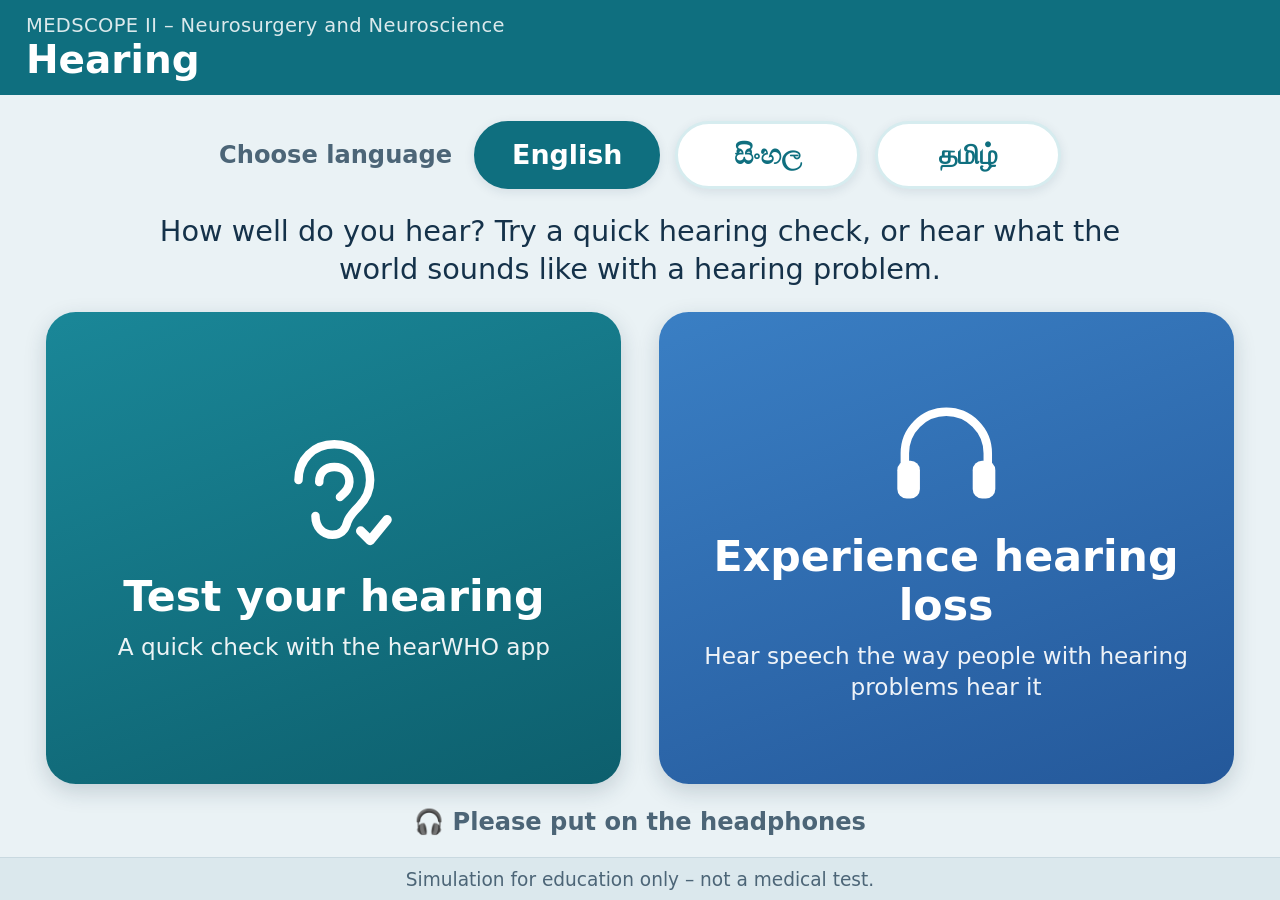
==== hearing-station.html @ 7fbf7969 "Add single-file tablet version that opens from the Files app Newer Android blocks Chrome from loadin" ====
<!doctype html>
<!-- GENERATED FILE - do not edit. Edit texts.js / app.js / style.css / index.html,
     then run build.py (GitHub does this automatically). -->
<html lang="en">
<head>
  <meta charset="utf-8">
  <meta name="viewport" content="width=device-width, initial-scale=1, maximum-scale=1, user-scalable=no">
  <meta name="theme-color" content="#0f6f7f">
  <title>Hearing – MEDSCOPE II</title>
    <link rel="icon" href="[data-uri]" type="image/svg+xml">
  <style>
/* ===== Hearing station – styles ===== */
:root {
  --bg: #eaf2f5;
  --panel: #ffffff;
  --ink: #15324a;
  --ink-soft: #4c6577;
  --primary: #0f6f7f;
  --primary-dark: #0a5562;
  --primary-soft: #d6ecef;
  --accent: #2e6fb7;
  --normal: #1d8656;
  --normal-soft: #dcf2e6;
  --cond: #b4531c;
  --cond-soft: #fbe8db;
  --problem: #d8402f;
  --line: #c9d9e0;
  --shadow: 0 0.15rem 0.6rem rgba(21, 50, 74, 0.10);
  --radius: 1.1rem;
}

* { box-sizing: border-box; -webkit-tap-highlight-color: transparent; }

/* Everything is sized in rem; the root size follows the screen so the
   layout fits a landscape tablet without scrolling. */
html {
  font-size: min(2.35vh, 1.45vw);
  height: 100%;
}
body {
  margin: 0;
  height: 100%;
  overflow: hidden;
  background: var(--bg);
  color: var(--ink);
  font-family: "Noto Sans", "Noto Sans Sinhala", "Noto Sans Tamil", Roboto, "Segoe UI", system-ui, sans-serif;
  line-height: 1.35;
  user-select: none;
  -webkit-user-select: none;
  touch-action: manipulation;
}
html[lang="si"] body { font-family: "Noto Sans Sinhala", "Noto Sans", "Iskoola Pota", Roboto, sans-serif; }
html[lang="ta"] body { font-family: "Noto Sans Tamil", "Noto Sans", "Latha", Roboto, sans-serif; }
html[lang="si"], html[lang="ta"] { line-height: 1.45; }

[hidden] { display: none !important; }
button { font: inherit; color: inherit; cursor: pointer; border: 0; background: none; }
button:disabled { cursor: default; }

.app { height: 100%; display: flex; flex-direction: column; }

.screen { display: none; flex: 1; min-height: 0; flex-direction: column; }
.screen.active { display: flex; animation: fade .25s ease; }
@keyframes fade { from { opacity: 0; } to { opacity: 1; } }

/* ---------- top bar ---------- */
.topbar {
  flex: none;
  display: flex; align-items: center; justify-content: space-between; gap: 1rem;
  padding: 0.7rem 1.4rem;
  background: var(--primary);
  color: #fff;
  min-height: 4.6rem;
}
.brand { display: flex; flex-direction: column; }
.brand-ex { font-size: 1.05rem; opacity: .85; letter-spacing: .02em; }
.brand-title { font-size: 2.1rem; font-weight: 700; line-height: 1.1; }
.topbar-title {
  flex: 1; margin: 0; text-align: center;
  font-size: 1.55rem; font-weight: 700; line-height: 1.15;
}
.nav-btn {
  flex: none;
  display: inline-flex; align-items: center; gap: .45rem;
  min-width: 9.5rem; justify-content: center;
  padding: .65rem 1.1rem;
  border-radius: 0.8rem;
  background: rgba(255,255,255,.16);
  border: 2px solid rgba(255,255,255,.45);
  color: #fff; font-size: 1.25rem; font-weight: 600;
}
.nav-btn:active { background: rgba(255,255,255,.32); }
.nav-btn svg { width: 1.5rem; height: 1.5rem; fill: none; stroke: currentColor; stroke-width: 2.6; stroke-linecap: round; stroke-linejoin: round; }

/* ---------- footer ---------- */
.footer {
  flex: none;
  text-align: center;
  padding: .45rem 1rem;
  font-size: 1rem;
  color: var(--ink-soft);
  background: #dbe8ed;
  border-top: 1px solid var(--line);
}

/* ---------- home ---------- */
.home-main {
  flex: 1; min-height: 0;
  display: flex; flex-direction: column; align-items: center;
  padding: 1.4rem 2.5rem 1rem;
  gap: 1.2rem;
}
.lang-row { display: flex; align-items: center; gap: 1.2rem; flex-wrap: wrap; justify-content: center; }
.lang-label { font-size: 1.3rem; color: var(--ink-soft); font-weight: 600; }
.lang-buttons { display: flex; gap: .8rem; }
.lang-btn {
  min-width: 10rem; padding: .7rem 1.4rem;
  font-size: 1.45rem; font-weight: 700;
  border-radius: 3rem;
  background: var(--panel); color: var(--primary);
  border: 3px solid var(--primary-soft);
  box-shadow: var(--shadow);
}
.lang-btn.active { background: var(--primary); color: #fff; border-color: var(--primary); }
.lang-btn[data-lang="si"] { font-family: "Noto Sans Sinhala", sans-serif; }
.lang-btn[data-lang="ta"] { font-family: "Noto Sans Tamil", sans-serif; }

.home-intro {
  margin: 0; max-width: 56rem; text-align: center;
  font-size: 1.55rem; color: var(--ink);
  max-height: 5.4em; overflow: hidden;
}
.home-buttons {
  flex: 1; min-height: 0; width: 100%; max-width: 70rem;
  display: grid; grid-template-columns: 1fr 1fr; gap: 2rem;
}
.big-btn {
  display: flex; flex-direction: column; align-items: center; justify-content: center; gap: 1rem;
  padding: 1.5rem 2rem;
  border-radius: 1.6rem;
  color: #fff; text-align: center;
  box-shadow: 0 .4rem 1.2rem rgba(21,50,74,.18);
  transition: transform .1s;
  min-height: 0;
}
.big-btn:active { transform: scale(.98); }
.big-btn-test { background: linear-gradient(160deg, #1a8798, #0d5f6d); }
.big-btn-exp  { background: linear-gradient(160deg, #3a7fc4, #24589a); }
.big-icon { width: 6.5rem; height: 6.5rem; flex: none; }
.big-text { display: flex; flex-direction: column; gap: .5rem; }
.big-title { font-size: 2.3rem; font-weight: 800; line-height: 1.15; }
.big-sub { font-size: 1.25rem; opacity: .92; }
.headphones-note { margin: 0; font-size: 1.3rem; color: var(--ink-soft); font-weight: 600; }

/* ---------- acknowledgement ---------- */
.ack-main { flex: 1; min-height: 0; display: flex; align-items: center; justify-content: center; padding: 1.2rem 2rem; }
.ack-card {
  width: 100%; max-width: 54rem;
  background: var(--panel); border-radius: 1.6rem; box-shadow: var(--shadow);
  padding: 1.8rem 2.6rem;
  display: flex; flex-direction: column; align-items: center; gap: 1.2rem;
}
.ack-list { list-style: none; margin: 0; padding: 0; width: 100%; display: flex; flex-direction: column; gap: .9rem; }
.ack-list li { display: flex; align-items: center; gap: 1.1rem; font-size: 1.55rem; font-weight: 600; }
.ack-ico {
  flex: none; width: 3.2rem; height: 3.2rem; border-radius: 50%;
  display: grid; place-items: center;
  background: var(--primary-soft); color: var(--primary-dark);
  font-weight: 800; font-size: 1.15rem;
}
.ack-check {
  display: flex; align-items: center; gap: 1rem;
  padding: .9rem 1.6rem; border-radius: 1rem;
  background: #f3f8fa; border: 3px solid var(--line);
  font-size: 1.6rem; font-weight: 700; cursor: pointer;
}
.ack-check input { position: absolute; opacity: 0; pointer-events: none; }
.check-box {
  width: 2.6rem; height: 2.6rem; border-radius: .5rem; flex: none;
  border: 3px solid var(--primary); background: #fff;
  display: grid; place-items: center;
}
.ack-check input:checked + .check-box { background: var(--primary); }
.ack-check input:checked + .check-box::after {
  content: ""; width: .8rem; height: 1.4rem; margin-top: -.3rem;
  border: solid #fff; border-width: 0 .32rem .32rem 0; transform: rotate(45deg);
}
.ack-check:has(input:checked) { border-color: var(--primary); background: var(--primary-soft); }
.primary-btn {
  min-width: 18rem; padding: 1rem 2.4rem;
  border-radius: 1rem;
  background: var(--primary); color: #fff;
  font-size: 1.7rem; font-weight: 800;
  box-shadow: var(--shadow);
}
.primary-btn:active { background: var(--primary-dark); }
.primary-btn:disabled { background: #b7c8cf; box-shadow: none; }
.ack-note { margin: 0; font-size: 1.15rem; color: var(--ink-soft); text-align: center; }

/* ---------- list ---------- */
.list-main { flex: 1; min-height: 0; display: flex; flex-direction: column; padding: 1rem 2rem .6rem; gap: .9rem; }
.list-sub { margin: 0; text-align: center; font-size: 1.4rem; font-weight: 600; color: var(--ink-soft); }
.cards { flex: 1; min-height: 0; display: grid; grid-template-columns: 1fr 1fr; grid-template-rows: 1fr 1fr; gap: 1.2rem; }
.card {
  display: grid; grid-template-columns: auto 1fr; grid-template-rows: auto auto;
  align-content: center; column-gap: 1.4rem; row-gap: .3rem;
  padding: 1rem 1.6rem;
  text-align: left;
  background: var(--panel); border-radius: var(--radius); box-shadow: var(--shadow);
  border: 3px solid transparent;
  min-height: 0; overflow: hidden;
}
.card:active { border-color: var(--accent); }
.card-icon { grid-row: 1 / 3; width: 5rem; height: 5rem; color: var(--accent); align-self: center; padding: .6rem; background: #e3eef9; border-radius: 1rem; }
.card-name { font-size: 1.6rem; font-weight: 800; line-height: 1.2; align-self: end; }
.card-sub { font-size: 1.2rem; color: var(--ink-soft); align-self: start; }
.audio-admin { margin: 0; text-align: right; font-size: .9rem; color: #8aa0ad; }
.link-btn { color: #7d95a3; text-decoration: underline; font-size: .9rem; padding: .2rem .4rem; }

/* ---------- condition page ---------- */
.cond-main {
  flex: 1; min-height: 0;
  display: grid; grid-template-columns: 1fr 1fr; gap: 1.2rem;
  padding: .9rem 1.4rem;
}
.cond-left, .cond-right { min-height: 0; display: flex; flex-direction: column; gap: .9rem; }
.cond-text {
  flex: none; margin: 0;
  max-height: 48%;
  overflow: hidden;
  font-size: 1.45rem;
  background: var(--panel); border-radius: var(--radius); box-shadow: var(--shadow);
  padding: 1rem 1.3rem;
}
.diagram-wrap {
  flex: 1; min-height: 0; position: relative;
  background: var(--panel); border-radius: var(--radius); box-shadow: var(--shadow);
  padding: .5rem;
  display: flex; flex-direction: column;
}
.diagram { flex: 1; min-height: 0; width: 100%; }
.problem-key { position: absolute; right: 1rem; bottom: .6rem; display: flex; align-items: center; gap: .5rem; font-size: 1.05rem; font-weight: 700; color: var(--problem); }
.key-dot { width: 1.1rem; height: 1.1rem; border-radius: 50%; border: 3px dashed var(--problem); background: rgba(216,64,47,.12); }

/* diagram parts */
.d-skin { fill: #f4d7c4; stroke: #c99a80; stroke-width: 3; }
.d-line { fill: none; stroke: #c99a80; stroke-width: 2.5; stroke-linecap: round; }
.d-canal { fill: #f9e6d8; stroke: #c99a80; stroke-width: 2.5; }
.d-drum { fill: #e8b9a0; stroke: #b07a60; stroke-width: 2; }
.d-middle { fill: #eef3f6; stroke: #b8c9d2; stroke-width: 2; }
.d-bones circle, .d-bones path { fill: #fff6e6; stroke: #a58a5a; stroke-width: 2.5; stroke-linejoin: round; }
.d-bones path:first-of-type { fill: none; }
.d-balance ellipse { fill: none; stroke: #7fb4c9; stroke-width: 6; }
.d-cochlea, .d-cochlea-base { fill: none; stroke: #4aa0c4; stroke-width: 8; stroke-linecap: round; }
.d-nerve { fill: none; stroke: #e5b432; stroke-width: 9; stroke-linecap: round; }
.d-nerve-thin { stroke-width: 6; opacity: .8; }
.d-brain { fill: #f3c9d3; stroke: #c78a99; stroke-width: 3; }
.d-tumour { fill: #c9533f; stroke: #8f3123; stroke-width: 2.5; display: none; }
.d-label { font-size: 15px; font-weight: 700; fill: #34505f; text-anchor: middle; paint-order: stroke; stroke: #fff; stroke-width: 4px; }
.d-label-tumour { fill: #a23a2a; display: none; }
.d-highlight {
  fill: rgba(216,64,47,.10); stroke: var(--problem); stroke-width: 4; stroke-dasharray: 10 7;
  transform-box: fill-box; transform-origin: center;
  animation: pulse 1.8s ease-in-out infinite;
}
@keyframes pulse { 50% { transform: scale(1.08); opacity: .65; } }
.d-ear-badge { font-size: 30px; font-weight: 800; fill: #b4531c; display: none; }
.diagram.neuro .d-tumour, .diagram.neuro .d-label-tumour { display: inline; }
.diagram.neuro .d-ear-badge { display: inline; }

/* player – sizes in em so the whole panel can shrink to fit (see fitText) */
.player {
  flex: 1; min-height: 0; overflow: hidden;
  font-size: 1rem;
  background: var(--panel); border-radius: var(--radius); box-shadow: var(--shadow);
  padding: .9em 1.2em;
  display: flex; flex-direction: column; gap: .7em;
}
.status-label {
  flex: none;
  min-height: 3.5em;
  display: flex; flex-direction: column; align-items: center; justify-content: center;
  text-align: center;
  font-size: 1.6em; font-weight: 800; letter-spacing: .03em; line-height: 1.15;
  padding: .35em .8em; border-radius: .55em;
  background: #eef3f6; color: var(--ink-soft);
  border: 3px solid var(--line);
  transition: background .4s, color .4s, border-color .4s;
}
.status-label small { display: block; margin-top: .3em; font-size: .6em; font-weight: 600; letter-spacing: 0; line-height: 1.3; }
.status-label.normal { background: var(--normal-soft); color: var(--normal); border-color: var(--normal); }
.status-label.cond { background: var(--cond-soft); color: var(--cond); border-color: var(--cond); }

.progress { flex: none; position: relative; height: .7em; background: #e2ebef; border-radius: 1em; overflow: hidden; }
.progress-fill { position: absolute; inset: 0 auto 0 0; width: 0; background: var(--primary); border-radius: 1em; }
.progress-mark { position: absolute; top: 0; bottom: 0; width: 3px; background: var(--cond); left: 30%; }

.player-row { flex: none; display: flex; align-items: flex-end; gap: 1em; }
.play-btn {
  flex: none;
  display: inline-flex; align-items: center; gap: .35em;
  padding: .5em 1em; min-width: 7em; justify-content: center;
  border-radius: 2em;
  background: var(--primary); color: #fff;
  font-size: 1.65em; font-weight: 800;
  box-shadow: var(--shadow);
}
.play-btn:active { background: var(--primary-dark); }
.play-btn:disabled { background: #b7c8cf; }
.play-btn svg { width: 1.15em; height: 1.15em; fill: currentColor; }
.play-btn .ico-stop { display: none; }
.play-btn.playing { background: #36566b; }
.play-btn.playing .ico-play { display: none; }
.play-btn.playing .ico-stop { display: inline; }

.compare { flex: 1; min-width: 0; display: flex; flex-direction: column; gap: .25em; }
.compare-hint { font-size: .95em; color: var(--ink-soft); line-height: 1.2; }
.segmented { display: flex; border-radius: .8em; overflow: hidden; border: 3px solid var(--line); }
.segmented button {
  flex: 1; min-height: 3.2em; padding: .3em .5em;
  font-size: 1.1em; font-weight: 700; line-height: 1.15;
  background: #f5f8fa; color: var(--ink-soft);
}
.segmented button + button { border-left: 3px solid var(--line); }
.segmented button[data-mode="normal"].on { background: var(--normal); color: #fff; }
.segmented button[data-mode="cond"].on { background: var(--cond); color: #fff; }
.segmented[data-disabled="true"] { opacity: .45; }

.audio-missing { flex: none; text-align: center; display: flex; flex-direction: column; align-items: center; gap: .5em; }
.audio-missing p { margin: 0; font-size: 1.15em; color: var(--problem); font-weight: 700; }
.audio-missing .primary-btn { font-size: 1.4em; min-width: 0; padding: .55em 1.4em; }

.extra { display: none; flex: none; flex-direction: column; gap: .4em; border-top: 2px solid #edf2f4; padding-top: .6em; }
.extra.show { display: flex; }
.extra-label { font-size: 1.1em; font-weight: 700; color: var(--ink-soft); }
.choice { display: flex; gap: .5em; }
.choice button {
  flex: 1; padding: .5em .4em;
  border-radius: .65em; border: 3px solid var(--line);
  background: #f5f8fa; font-size: 1.25em; font-weight: 700; color: var(--ink);
}
.choice button.on { background: var(--accent); border-color: var(--accent); color: #fff; }

.neuro-row { display: flex; flex-direction: column; gap: .1em; }
.slider-wrap { display: flex; align-items: center; gap: .8em; font-size: 1.05em; font-weight: 700; color: var(--ink-soft); }
.slider-wrap input { flex: 1; min-width: 0; }
input[type=range] { -webkit-appearance: none; appearance: none; height: 2.4em; background: transparent; }
input[type=range]::-webkit-slider-runnable-track { height: .7em; border-radius: 1em; background: linear-gradient(90deg, #f3d36b, #c9533f); }
input[type=range]::-webkit-slider-thumb { -webkit-appearance: none; width: 2.2em; height: 2.2em; margin-top: -.75em; border-radius: 50%; background: #fff; border: 4px solid var(--accent); box-shadow: var(--shadow); }
input[type=range]::-moz-range-track { height: .7em; border-radius: 1em; background: linear-gradient(90deg, #f3d36b, #c9533f); }
input[type=range]::-moz-range-thumb { width: 2em; height: 2em; border-radius: 50%; background: #fff; border: 4px solid var(--accent); }

.lr-row { display: flex; align-items: center; gap: .7em; background: #fff7e2; border: 2px solid #f0d58a; border-radius: .7em; padding: .4em .7em; }
.lr-badge { flex: none; width: 2.2em; height: 2.2em; border-radius: 50%; background: var(--cond); color: #fff; font-weight: 800; font-size: 1.2em; display: grid; place-items: center; }
.lr-text { flex: 1; font-size: .95em; line-height: 1.3; }
.small-btn { flex: none; max-width: 9em; padding: .5em .7em; border-radius: .6em; background: #fff; border: 2px solid var(--accent); color: var(--accent); font-weight: 700; font-size: 1em; line-height: 1.2; }

.todo {
  flex: none;
  max-height: 36%;
  display: flex; flex-direction: column;
  background: #e5f3ea; border: 3px solid #a9d8bb; border-radius: var(--radius);
  padding: .6rem 1.1rem;
  transition: box-shadow .4s, border-color .4s;
}
.todo h2 { flex: none; margin: 0 0 .15rem; font-size: 1.25rem; color: var(--normal); }
.todo p { margin: 0; font-size: 1.3rem; font-weight: 600; overflow: hidden; min-height: 0; }
.todo.highlight { border-color: var(--normal); box-shadow: 0 0 0 .4rem rgba(29,134,86,.25); animation: glow 1.2s ease 2; }
@keyframes glow { 50% { box-shadow: 0 0 0 .8rem rgba(29,134,86,.12); } }
/* left/right flash */
.lr-flash {
  position: fixed; top: 40%; padding: 1.2rem 2.4rem; border-radius: 1.2rem;
  background: var(--cond); color: #fff; font-size: 3rem; font-weight: 800;
  box-shadow: 0 .6rem 2rem rgba(0,0,0,.25);
  pointer-events: none;
}
.lr-flash.left { left: 6%; }
.lr-flash.right { right: 6%; }

/* load error */
.load-error { padding: 2rem; font-family: sans-serif; font-size: 20px; color: #15324a; }
.load-error code { background: #fff; padding: .2em .4em; border-radius: .3em; }

/* portrait warning: the station is designed for landscape */
@media (orientation: portrait) {
  html { font-size: 2.2vw; }
}

</style>
</head>
<body>

<!-- Shown only if texts.js / app.js could not load (wrong way of opening the page) -->
<div id="loadError" class="load-error" hidden>
  <h1>The page did not load correctly</h1>
  <p>On the tablet, open <strong>hearing-station.html</strong> (the single-file
    version) instead – tap it in the Files app and choose Chrome. See README.md.</p>
</div>

<div id="app" class="app">

  <!-- ============================== HOME ============================== -->
  <section id="screen-home" class="screen active">
    <header class="topbar">
      <div class="brand">
        <span class="brand-ex" data-i18n="exhibition"></span>
        <span class="brand-title" data-i18n="sectionTitle"></span>
      </div>
    </header>

    <main class="home-main">
      <div class="lang-row">
        <span class="lang-label" data-i18n="chooseLanguage"></span>
        <div class="lang-buttons">
          <button class="lang-btn" data-lang="en">English</button>
          <button class="lang-btn" data-lang="si">සිංහල</button>
          <button class="lang-btn" data-lang="ta">தமிழ்</button>
        </div>
      </div>

      <p class="home-intro" data-i18n="homeIntro" data-fit></p>

      <div class="home-buttons">
        <button class="big-btn big-btn-test" data-go="ack">
          <svg class="big-icon" viewBox="0 0 64 64" aria-hidden="true">
            <path d="M22 44c0 6 4 10 9 10s7-3 8-7c1-3 3-5 6-8 4-4 6-8 6-14 0-11-8-19-19-19S13 14 13 25" fill="none" stroke="currentColor" stroke-width="4.5" stroke-linecap="round"/>
            <path d="M24 26c0-5 3-8 8-8s8 3 8 8c0 4-3 6-5 8" fill="none" stroke="currentColor" stroke-width="4.5" stroke-linecap="round"/>
            <path d="M46 52l5 5 9-11" fill="none" stroke="currentColor" stroke-width="5" stroke-linecap="round" stroke-linejoin="round"/>
          </svg>
          <span class="big-text">
            <span class="big-title" data-i18n="btnTest"></span>
            <span class="big-sub" data-i18n="btnTestSub"></span>
          </span>
        </button>

        <button class="big-btn big-btn-exp" data-go="list">
          <svg class="big-icon" viewBox="0 0 64 64" aria-hidden="true">
            <path d="M10 38V32a22 22 0 0 1 44 0v6" fill="none" stroke="currentColor" stroke-width="4.5" stroke-linecap="round"/>
            <rect x="6" y="36" width="12" height="20" rx="5" fill="currentColor"/>
            <rect x="46" y="36" width="12" height="20" rx="5" fill="currentColor"/>
          </svg>
          <span class="big-text">
            <span class="big-title" data-i18n="btnExperience"></span>
            <span class="big-sub" data-i18n="btnExperienceSub"></span>
          </span>
        </button>
      </div>

      <p class="headphones-note">🎧 <span data-i18n="headphones"></span></p>
    </main>
  </section>

  <!-- ========================= ACKNOWLEDGEMENT ========================= -->
  <section id="screen-ack" class="screen">
    <header class="topbar">
      <button class="nav-btn" data-go="home">
        <svg viewBox="0 0 24 24" aria-hidden="true"><path d="M15 5l-7 7 7 7" /></svg>
        <span data-i18n="back"></span>
      </button>
      <h1 class="topbar-title" data-i18n="ackTitle"></h1>
      <button class="nav-btn" data-go="home">
        <svg viewBox="0 0 24 24" aria-hidden="true"><path d="M4 11l8-7 8 7M6 9.5V20h12V9.5" /></svg>
        <span data-i18n="home"></span>
      </button>
    </header>

    <main class="ack-main">
      <div class="ack-card">
        <ul class="ack-list">
          <li><span class="ack-ico">ℹ</span><span data-i18n="ack1"></span></li>
          <li><span class="ack-ico">16+</span><span data-i18n="ack2"></span></li>
          <li><span class="ack-ico">✚</span><span data-i18n="ack3"></span></li>
        </ul>

        <label class="ack-check">
          <input type="checkbox" id="ackBox">
          <span class="check-box" aria-hidden="true"></span>
          <span data-i18n="ackCheck"></span>
        </label>

        <button id="ackContinue" class="primary-btn" disabled data-i18n="continue"></button>
        <p class="ack-note" data-i18n="ackAppNote"></p>
      </div>
    </main>
  </section>

  <!-- ========================== CONDITIONS LIST ========================== -->
  <section id="screen-list" class="screen">
    <header class="topbar">
      <button class="nav-btn" data-go="home">
        <svg viewBox="0 0 24 24" aria-hidden="true"><path d="M15 5l-7 7 7 7" /></svg>
        <span data-i18n="back"></span>
      </button>
      <h1 class="topbar-title" data-i18n="listTitle"></h1>
      <button class="nav-btn" data-go="home">
        <svg viewBox="0 0 24 24" aria-hidden="true"><path d="M4 11l8-7 8 7M6 9.5V20h12V9.5" /></svg>
        <span data-i18n="home"></span>
      </button>
    </header>

    <main class="list-main">
      <p class="list-sub">🎧 <span data-i18n="listSub"></span></p>
      <div class="cards">
        <button class="card" data-cond="presby">
          <svg class="card-icon" viewBox="0 0 64 64" aria-hidden="true">
            <circle cx="30" cy="14" r="7" fill="currentColor"/>
            <path d="M30 24c-6 0-9 5-9 11v8h5l2 15h6l2-15h2" fill="none" stroke="currentColor" stroke-width="4.5" stroke-linecap="round" stroke-linejoin="round"/>
            <path d="M40 30l6 6v22" fill="none" stroke="currentColor" stroke-width="4" stroke-linecap="round"/>
          </svg>
          <span class="card-name" data-i18n="presbyName"></span>
          <span class="card-sub" data-i18n="presbyCard"></span>
        </button>
        <button class="card" data-cond="noise">
          <svg class="card-icon" viewBox="0 0 64 64" aria-hidden="true">
            <path d="M8 24h10l14-12v40L18 40H8z" fill="currentColor"/>
            <path d="M40 22c4 3 4 17 0 20M46 16c8 6 8 26 0 32M52 10c11 9 11 35 0 44" fill="none" stroke="currentColor" stroke-width="4" stroke-linecap="round"/>
          </svg>
          <span class="card-name" data-i18n="noiseName"></span>
          <span class="card-sub" data-i18n="noiseCard"></span>
        </button>
        <button class="card" data-cond="tinn">
          <svg class="card-icon" viewBox="0 0 64 64" aria-hidden="true">
            <path d="M16 46c0 6 4 10 9 10s7-3 8-7c1-3 3-5 6-8 4-4 6-8 6-14 0-11-8-19-19-19S7 16 7 27" fill="none" stroke="currentColor" stroke-width="4.5" stroke-linecap="round"/>
            <path d="M18 28c0-5 3-8 8-8s8 3 8 8c0 4-3 6-5 8" fill="none" stroke="currentColor" stroke-width="4.5" stroke-linecap="round"/>
            <path d="M52 14l4-4M54 26h6M52 38l4 4" fill="none" stroke="currentColor" stroke-width="4" stroke-linecap="round"/>
          </svg>
          <span class="card-name" data-i18n="tinnName"></span>
          <span class="card-sub" data-i18n="tinnCard"></span>
        </button>
        <button class="card" data-cond="neuro">
          <svg class="card-icon" viewBox="0 0 64 64" aria-hidden="true">
            <path d="M4 40c10 0 14-8 24-8s16 8 32-4" fill="none" stroke="currentColor" stroke-width="5" stroke-linecap="round"/>
            <path d="M4 48c10 0 14-6 24-6s18 6 32-2" fill="none" stroke="currentColor" stroke-width="3" stroke-linecap="round" opacity=".55"/>
            <circle cx="30" cy="32" r="10" fill="currentColor"/>
          </svg>
          <span class="card-name" data-i18n="neuroName"></span>
          <span class="card-sub" data-i18n="neuroCard"></span>
        </button>
      </div>
      <p class="audio-admin">
        <span id="audioAdminStatus"></span>
        <button class="link-btn" data-action="choose-audio" data-i18n="changeAudio"></button>
      </p>
    </main>
  </section>

  <!-- ========================== CONDITION PAGE ========================== -->
  <section id="screen-cond" class="screen">
    <header class="topbar">
      <button class="nav-btn" data-go="list">
        <svg viewBox="0 0 24 24" aria-hidden="true"><path d="M15 5l-7 7 7 7" /></svg>
        <span data-i18n="back"></span>
      </button>
      <h1 class="topbar-title" id="condTitle"></h1>
      <button class="nav-btn" data-go="home">
        <svg viewBox="0 0 24 24" aria-hidden="true"><path d="M4 11l8-7 8 7M6 9.5V20h12V9.5" /></svg>
        <span data-i18n="home"></span>
      </button>
    </header>

    <main class="cond-main">
      <!-- LEFT: explanation + diagram -->
      <div class="cond-left">
        <p class="cond-text" id="condText" data-fit></p>
        <div class="diagram-wrap">
          <svg id="diagram" class="diagram" viewBox="0 0 520 290" aria-hidden="true">
            <!-- outer ear -->
            <path class="d-skin" d="M78 52 C30 50 14 100 24 150 C30 182 44 196 40 222 C38 240 56 252 72 244 C84 238 84 222 80 210 C76 196 84 186 82 172"/>
            <path class="d-line" d="M66 84 C44 92 40 124 52 146"/>
            <!-- ear canal -->
            <path class="d-canal" d="M74 128 L188 130 L188 160 L74 162 Z"/>
            <!-- eardrum -->
            <ellipse class="d-drum" cx="191" cy="145" rx="4" ry="24"/>
            <!-- middle ear -->
            <rect class="d-middle" x="197" y="108" width="54" height="74" rx="16"/>
            <g class="d-bones">
              <circle cx="207" cy="134" r="6"/>
              <circle cx="223" cy="126" r="6"/>
              <path d="M207 134 L223 126 L241 142"/>
              <path d="M236 136 h10 v14 h-10 z"/>
            </g>
            <!-- balance canals -->
            <g class="d-balance">
              <ellipse cx="282" cy="86" rx="20" ry="24"/>
              <ellipse cx="306" cy="98" rx="24" ry="13"/>
              <ellipse cx="270" cy="108" rx="12" ry="18"/>
            </g>
            <!-- cochlea -->
            <path class="d-cochlea-base" d="M250 146 C262 140 272 140 282 146"/>
            <path id="cochleaSpiral" class="d-cochlea"/>
            <!-- nerves -->
            <path class="d-nerve" d="M318 150 C346 140 366 132 398 118 C420 108 440 100 456 96"/>
            <path class="d-nerve d-nerve-thin" d="M306 102 C330 112 348 124 366 132"/>
            <!-- brain -->
            <path class="d-brain" d="M440 60 C450 26 504 24 512 60 C520 90 506 130 474 128 C446 126 432 96 440 60 Z"/>
            <path class="d-line" d="M458 52 C468 62 482 56 490 66 M452 86 C466 80 476 96 494 88 M470 110 C480 104 492 112 500 102"/>
            <!-- tumour (acoustic neuroma only) -->
            <circle id="dTumour" class="d-tumour" cx="370" cy="130" r="15"/>
            <!-- problem highlight -->
            <circle id="dHighlight" class="d-highlight" cx="300" cy="160" r="48"/>
            <!-- labels -->
            <text class="d-label" x="48" y="275" data-i18n="dOuter"></text>
            <text class="d-label" x="222" y="208" data-i18n="dMiddle"></text>
            <text class="d-label" x="300" y="238" data-i18n="dInner" id="lblInner"></text>
            <text class="d-label" x="420" y="150" data-i18n="dNerve" id="lblNerve"></text>
            <text class="d-label" x="476" y="20" data-i18n="dBrain"></text>
            <text class="d-label d-label-tumour" x="370" y="104" data-i18n="dTumour" id="lblTumour"></text>
            <text id="dEarL" class="d-ear-badge" x="22" y="34">L</text>
          </svg>
          <span class="problem-key"><span class="key-dot"></span><span data-i18n="dProblem"></span></span>
        </div>
      </div>

      <!-- RIGHT: player -->
      <div class="cond-right">
        <div class="player" data-fit>
          <div id="statusLabel" class="status-label">—</div>
          <div class="progress">
            <div id="progressFill" class="progress-fill"></div>
            <div id="progressMark" class="progress-mark"></div>
          </div>

          <!-- shown when the speech file is missing -->
          <div id="audioMissingBox" class="audio-missing" hidden>
            <p id="audioMissingMsg"></p>
            <button class="primary-btn" data-action="choose-audio" data-i18n="chooseFile"></button>
          </div>

          <div id="playerControls" class="player-row">
            <button id="playBtn" class="play-btn">
              <svg class="ico-play" viewBox="0 0 24 24" aria-hidden="true"><path d="M7 4.5v15l13-7.5z"/></svg>
              <svg class="ico-stop" viewBox="0 0 24 24" aria-hidden="true"><rect x="6" y="6" width="12" height="12" rx="2"/></svg>
              <span id="playBtnText"></span>
            </button>
            <div class="compare">
              <span class="compare-hint" data-i18n="compareHint"></span>
              <div id="modeToggle" class="segmented" data-disabled="true">
                <button data-mode="normal" data-i18n="toggleNormal"></button>
                <button data-mode="cond" id="toggleCondBtn"></button>
              </div>
            </div>
          </div>

          <!-- condition-specific controls -->
          <div class="extra" data-for="presby">
            <span class="extra-label" data-i18n="severity"></span>
            <div class="choice" data-param="severity">
              <button data-value="0" data-i18n="mild"></button>
              <button data-value="1" data-i18n="moderate"></button>
              <button data-value="2" data-i18n="severe"></button>
            </div>
          </div>

          <div class="extra" data-for="tinn">
            <span class="extra-label" data-i18n="tinnSound"></span>
            <div class="choice" data-param="sound">
              <button data-value="ring" data-i18n="ring"></button>
              <button data-value="buzz" data-i18n="buzz"></button>
              <button data-value="hiss" data-i18n="hiss"></button>
            </div>
          </div>

          <div class="extra extra-neuro" data-for="neuro">
            <div class="neuro-row">
              <span class="extra-label" data-i18n="stage"></span>
              <div class="slider-wrap">
                <span data-i18n="early"></span>
                <input type="range" id="stageSlider" min="0" max="4" step="1" value="2">
                <span data-i18n="late"></span>
              </div>
            </div>
            <div class="lr-row">
              <span class="lr-badge">L</span>
              <span class="lr-text"><strong data-i18n="leftEarOnly"></strong><br><span data-i18n="lrReminder"></span></span>
              <button id="lrTestBtn" class="small-btn" data-i18n="lrTest"></button>
            </div>
          </div>
        </div>

        <div id="todoBox" class="todo">
          <h2 data-i18n="whatToDo"></h2>
          <p id="condTodo" data-fit></p>
        </div>
      </div>
    </main>
  </section>

  <footer class="footer"><span data-i18n="footer"></span></footer>

  <!-- flash label for the left/right headphone test -->
  <div id="lrFlash" class="lr-flash" hidden></div>
</div>

<input type="file" id="audioFileInput" accept="audio/*,.mp3,.m4a,.wav,.ogg" hidden>

<script>
/* =====================================================================
   ALL ON-SCREEN TEXT FOR THE HEARING STATION
   ---------------------------------------------------------------------
   HOW TO EDIT
   - Each language has its own block below: en (English), si (Sinhala),
     ta (Tamil). The same "key" (the word before the colon) appears in
     every language.
   - Only change the text INSIDE the quotation marks "like this".
   - Do not delete the quotation marks, the colons, or the commas at the
     end of each line.
   - If your text needs a quotation mark inside it, use ' or “ ” instead.
   - {name} is replaced automatically with the condition's short name.
   - After saving, reload the page in Chrome to see the change.
   ===================================================================== */

window.TEXT = {

  /* ------------------------------------------------------------------ */
  en: {
    languageName: "English",
    exhibition: "MEDSCOPE II – Neurosurgery and Neuroscience",
    sectionTitle: "Hearing",
    chooseLanguage: "Choose language",
    homeIntro: "How well do you hear? Try a quick hearing check, or hear what the world sounds like with a hearing problem.",
    headphones: "Please put on the headphones",

    btnTest: "Test your hearing",
    btnTestSub: "A quick check with the hearWHO app",
    btnExperience: "Experience hearing loss",
    btnExperienceSub: "Hear speech the way people with hearing problems hear it",

    footer: "Simulation for education only – not a medical test.",
    home: "Home",
    back: "Back",

    ackTitle: "Before you start",
    ack1: "This is a screening simulation, not a medical diagnosis.",
    ack2: "For ages 16+.",
    ack3: "If you are worried about your hearing, see a doctor.",
    ackCheck: "I understand",
    continue: "Continue",
    ackAppNote: "The hearWHO app will open. When you finish, come back to this screen.",

    listTitle: "Experience hearing loss",
    listSub: "Choose a condition. Wear the headphones.",

    presbyName: "Age-related hearing loss (presbycusis)",
    presbyShort: "Age-related hearing loss",
    presbyCard: "Getting older",
    presbyText: "As we age, the tiny hair cells and nerve fibres for high-pitched sounds wear out first. Speech sounds muffled and people hear but can't make out words, especially in noisy places.",
    presbyTodo: "Get a hearing test if you often ask people to repeat themselves. Hearing aids help a lot.",

    noiseName: "Noise-induced hearing loss",
    noiseShort: "Noise-induced hearing loss",
    noiseCard: "Too much loud sound",
    noiseText: "Loud music, earphones at high volume, or machinery can permanently damage the hair cells and nerve in the inner ear. It sounds muffled and often comes with ringing.",
    noiseTodo: "Keep earphones below 60% volume, take breaks, and use ear protection around loud machines. This damage cannot be reversed, but it can be prevented.",

    tinnName: "Tinnitus",
    tinnShort: "Tinnitus",
    tinnCard: "Hearing sounds that aren't there",
    tinnText: "Tinnitus is hearing a sound that isn't really there – ringing, buzzing or hissing. It often comes with damage to the inner ear or hearing nerve.",
    tinnTodo: "If tinnitus is in one ear only, sudden, or pulses with your heartbeat, see a doctor.",

    neuroName: "Acoustic neuroma (vestibular schwannoma)",
    neuroShort: "Acoustic neuroma",
    neuroCard: "A growth on the hearing nerve",
    neuroText: "A non-cancerous tumour growing on the hearing and balance nerve. It slowly reduces hearing in one ear, often with ringing and sometimes dizziness. It can be treated with surgery or radiotherapy.",
    neuroTodo: "Hearing loss or ringing in only one ear should always be checked by a doctor.",

    play: "Play",
    stop: "Stop",
    playAgain: "Play again",
    labelNormal: "NORMAL HEARING",
    labelWith: "WITH {name}",
    labelReady: "Press Play to listen",
    pressPlayHint: "First 5 seconds: normal hearing. Then the same speech with the condition.",
    compareHint: "Tap to compare at any time:",
    toggleNormal: "Normal",
    whatToDo: "What to do",

    severity: "Severity",
    mild: "Mild",
    moderate: "Moderate",
    severe: "Severe",

    tinnSound: "Choose the sound",
    ring: "Ring",
    buzz: "Buzz",
    hiss: "Hiss",

    stage: "How far it has grown",
    early: "Early",
    late: "Late",
    leftEarOnly: "Affects the LEFT ear only",
    lrReminder: "Check the headphones: L on your left ear, R on your right ear.",
    lrTest: "Test left / right",
    lrLeft: "LEFT",
    lrRight: "RIGHT",

    dOuter: "Outer ear",
    dMiddle: "Middle ear",
    dInner: "Inner ear (cochlea)",
    dNerve: "Hearing nerve",
    dBrain: "Brain",
    dProblem: "Problem area",
    dTumour: "Tumour",

    audioLoading: "Loading sound…",
    audioMissing: "The speech recording (speech.mp3) was not found.",
    chooseFile: "Choose audio file",
    audioError: "This file could not be played. Please try an MP3 file.",
    changeAudio: "Change audio file",
    audioReady: "Audio ready"
  },

  /* ------------------------------------------------------------------ */
  si: {
    languageName: "සිංහල",
    exhibition: "MEDSCOPE II – ස්නායු ශල්‍යකර්ම සහ ස්නායු විද්‍යාව",
    sectionTitle: "ශ්‍රවණය",
    chooseLanguage: "භාෂාව තෝරන්න",
    homeIntro: "ඔබට කොතරම් හොඳින් ඇසෙනවාද? කෙටි ශ්‍රවණ පරීක්ෂාවක් කර බලන්න, නැතහොත් ශ්‍රවණ ගැටලුවක් ඇති විට ලෝකය ඇසෙන ආකාරය අත්විඳින්න.",
    headphones: "කරුණාකර හෙඩ්ෆෝන් පළඳින්න",

    btnTest: "ඔබේ ශ්‍රවණය පරීක්ෂා කරන්න",
    btnTestSub: "hearWHO යෙදුම සමඟ කෙටි පරීක්ෂාවක්",
    btnExperience: "ශ්‍රවණ හානිය අත්විඳින්න",
    btnExperienceSub: "ශ්‍රවණ ගැටලු ඇති අයට කතාව ඇසෙන ආකාරය අසන්න",

    footer: "අධ්‍යාපනය සඳහා පමණක් වූ අනුකරණයකි – වෛද්‍ය පරීක්ෂණයක් නොවේ.",
    home: "මුල් පිටුව",
    back: "ආපසු",

    ackTitle: "ආරම්භ කිරීමට පෙර",
    ack1: "මෙය පරීක්ෂණ අනුකරණයක් පමණි, වෛද්‍ය රෝග විනිශ්චයක් නොවේ.",
    ack2: "වයස අවුරුදු 16 සහ ඊට වැඩි අය සඳහා.",
    ack3: "ඔබේ ශ්‍රවණය ගැන කනස්සල්ලක් ඇත්නම්, වෛද්‍යවරයෙකු හමුවන්න.",
    ackCheck: "මම මෙය තේරුම් ගතිමි",
    continue: "ඉදිරියට",
    ackAppNote: "hearWHO යෙදුම විවෘත වේ. අවසන් වූ පසු, මෙම තිරයට නැවත පැමිණෙන්න.",

    listTitle: "ශ්‍රවණ හානිය අත්විඳින්න",
    listSub: "තත්ත්වයක් තෝරන්න. හෙඩ්ෆෝන් පළඳින්න.",

    presbyName: "වයස්ගත වීම නිසා ඇතිවන ශ්‍රවණ හානිය (ප්‍රෙස්බිකියුසිස්)",
    presbyShort: "වයස නිසා ශ්‍රවණ හානිය",
    presbyCard: "වයසට යාම",
    presbyText: "වයසට යත්ම, උස් හඬවල් (high-pitched sounds) ඇසීමට උදව් වන කුඩා රෝම සෛල සහ ස්නායු තන්තු මුලින්ම ගෙවී යයි. කතාව අපැහැදිලිව ඇසෙන අතර, විශේෂයෙන් ඝෝෂාකාරී ස්ථානවලදී, හඬ ඇසුණත් වචන තේරුම් ගැනීමට අපහසු වේ.",
    presbyTodo: "අනෙක් අයගෙන් නැවත කියන්නැයි ඔබ නිතර ඉල්ලන්නේ නම්, ශ්‍රවණ පරීක්ෂණයක් කරගන්න. ශ්‍රවණාධාරක (hearing aids) ඉතා උපකාරී වේ.",

    noiseName: "ඝෝෂාව නිසා ඇතිවන ශ්‍රවණ හානිය",
    noiseShort: "ඝෝෂාව නිසා ශ්‍රවණ හානිය",
    noiseCard: "අධික ශබ්දය",
    noiseText: "අධික හඬින් සංගීතය, ඉහළ ශබ්දයෙන් ඉයර්ෆෝන් භාවිතය, හෝ යන්ත්‍රවල ශබ්දය නිසා අභ්‍යන්තර කනේ රෝම සෛල සහ ස්නායුවට ස්ථිර හානි සිදු විය හැක. ශබ්ද අපැහැදිලිව ඇසෙන අතර, බොහෝ විට කනේ නාදයක් (ringing) ද ඇසේ.",
    noiseTodo: "ඉයර්ෆෝන් ශබ්දය 60%ට වඩා අඩුවෙන් තබා ගන්න, අතරින් පතර විවේක ගන්න, සහ ශබ්ද අධික යන්ත්‍ර අසල කන් ආරක්ෂක භාවිත කරන්න. මෙම හානිය නැවත සුව කළ නොහැකි නමුත්, එය වළක්වා ගත හැක.",

    tinnName: "ටිනිටස් (කනේ ශබ්ද ඇසීම)",
    tinnShort: "ටිනිටස්",
    tinnCard: "නැති ශබ්ද ඇසීම",
    tinnText: "ටිනිටස් යනු සැබවින්ම නොමැති ශබ්දයක් ඇසීමයි – නාදයක්, ගුමු ගුමු හඬක් හෝ ෂ් හඬක්. එය බොහෝ විට අභ්‍යන්තර කනට හෝ ශ්‍රවණ ස්නායුවට සිදුවන හානිය සමඟ ඇති වේ.",
    tinnTodo: "ටිනිටස් එක් කනක පමණක් ඇත්නම්, හදිසියේ ඇති වූයේ නම්, හෝ හෘද ස්පන්දනය සමඟ තාලයට ඇසේ නම්, වෛද්‍යවරයෙකු හමුවන්න.",

    neuroName: "ඇකූස්ටික් නියුරෝමාව (වෙස්ටිබියුලර් ෂ්වානෝමාව)",
    neuroShort: "ඇකූස්ටික් නියුරෝමාව",
    neuroCard: "ශ්‍රවණ ස්නායුවේ වර්ධනයක්",
    neuroText: "ශ්‍රවණ හා සමබරතා ස්නායුව මත වැඩෙන, පිළිකාවක් නොවන ගෙඩියකි. එය සෙමින් එක් කනක ශ්‍රවණය අඩු කරන අතර, බොහෝ විට කනේ නාදයක් සහ සමහර විට කරකැවිල්ල ද ඇති කරයි. ශල්‍යකර්මයෙන් හෝ විකිරණ ප්‍රතිකාර මඟින් එයට ප්‍රතිකාර කළ හැක.",
    neuroTodo: "එක් කනක පමණක් ශ්‍රවණ හානියක් හෝ නාදයක් ඇත්නම්, සැමවිටම වෛද්‍යවරයෙකු ලවා පරීක්ෂා කරවා ගන්න.",

    play: "වාදනය",
    stop: "නවත්වන්න",
    playAgain: "නැවත වාදනය",
    labelNormal: "සාමාන්‍ය ශ්‍රවණය",
    labelWith: "{name} සමඟ",
    labelReady: "සවන් දීමට වාදනය ඔබන්න",
    pressPlayHint: "මුල් තත්පර 5: සාමාන්‍ය ශ්‍රවණය. පසුව එම කතාවම මෙම තත්ත්වය සහිතව.",
    compareHint: "සසඳා බැලීමට ඕනෑම වේලාවක ඔබන්න:",
    toggleNormal: "සාමාන්‍ය",
    whatToDo: "කළ යුතු දේ",

    severity: "බරපතලකම",
    mild: "මෘදු",
    moderate: "මධ්‍යම",
    severe: "දැඩි",

    tinnSound: "ශබ්දය තෝරන්න",
    ring: "නාදය",
    buzz: "ගුමු හඬ",
    hiss: "ෂ් හඬ",

    stage: "ගෙඩිය වර්ධනය වී ඇති ප්‍රමාණය",
    early: "මුල් අවධිය",
    late: "පසු අවධිය",
    leftEarOnly: "බලපාන්නේ වම් කනට පමණි",
    lrReminder: "හෙඩ්ෆෝන් පරීක්ෂා කරන්න: L වම් කනට, R දකුණු කනට.",
    lrTest: "වම / දකුණ පරීක්ෂාව",
    lrLeft: "වම",
    lrRight: "දකුණ",

    dOuter: "පිටත කන",
    dMiddle: "මැද කන",
    dInner: "අභ්‍යන්තර කන (කොක්ලියාව)",
    dNerve: "ශ්‍රවණ ස්නායුව",
    dBrain: "මොළය",
    dProblem: "ගැටලුව ඇති ස්ථානය",
    dTumour: "ගෙඩිය",

    audioLoading: "ශබ්දය පූරණය වෙමින්…",
    audioMissing: "කතා පටිගත කිරීම (speech.mp3) හමු නොවීය.",
    chooseFile: "ශ්‍රව්‍ය ගොනුවක් තෝරන්න",
    audioError: "මෙම ගොනුව වාදනය කළ නොහැක. කරුණාකර MP3 ගොනුවක් උත්සාහ කරන්න.",
    changeAudio: "ශ්‍රව්‍ය ගොනුව වෙනස් කරන්න",
    audioReady: "ශබ්දය සූදානම්"
  },

  /* ------------------------------------------------------------------ */
  ta: {
    languageName: "தமிழ்",
    exhibition: "MEDSCOPE II – நரம்பியல் அறுவை சிகிச்சை மற்றும் நரம்பியல்",
    sectionTitle: "செவித்திறன்",
    chooseLanguage: "மொழியைத் தேர்ந்தெடுக்கவும்",
    homeIntro: "உங்களுக்கு எவ்வளவு நன்றாகக் கேட்கிறது? ஒரு சிறிய செவித்திறன் சோதனையைச் செய்து பாருங்கள், அல்லது கேட்டல் பிரச்சினை இருக்கும்போது உலகம் எப்படிக் கேட்கும் என்பதை அனுபவியுங்கள்.",
    headphones: "தயவுசெய்து ஹெட்ஃபோன்களை அணியுங்கள்",

    btnTest: "உங்கள் செவித்திறனைச் சோதியுங்கள்",
    btnTestSub: "hearWHO செயலியுடன் ஒரு சிறிய சோதனை",
    btnExperience: "செவித்திறன் இழப்பை அனுபவியுங்கள்",
    btnExperienceSub: "கேட்டல் பிரச்சினை உள்ளவர்களுக்குப் பேச்சு எப்படிக் கேட்கிறது என்று கேளுங்கள்",

    footer: "கல்விக்கான பாவனை மட்டுமே – இது மருத்துவப் பரிசோதனை அல்ல.",
    home: "முகப்பு",
    back: "பின்செல்",

    ackTitle: "தொடங்குவதற்கு முன்",
    ack1: "இது ஒரு பரிசோதனைப் பாவனை மட்டுமே, மருத்துவ நோயறிதல் அல்ல.",
    ack2: "16 வயதும் அதற்கு மேற்பட்டவர்களுக்கும்.",
    ack3: "உங்கள் செவித்திறன் குறித்துக் கவலை இருந்தால், மருத்துவரை அணுகுங்கள்.",
    ackCheck: "நான் இதைப் புரிந்துகொண்டேன்",
    continue: "தொடரவும்",
    ackAppNote: "hearWHO செயலி திறக்கும். முடிந்ததும் இந்தத் திரைக்குத் திரும்பி வாருங்கள்.",

    listTitle: "செவித்திறன் இழப்பை அனுபவியுங்கள்",
    listSub: "ஒரு நிலையைத் தேர்ந்தெடுங்கள். ஹெட்ஃபோன்களை அணியுங்கள்.",

    presbyName: "வயது தொடர்பான செவித்திறன் இழப்பு (பிரெஸ்பைகியூசிஸ்)",
    presbyShort: "வயது தொடர்பான செவித்திறன் இழப்பு",
    presbyCard: "வயதாகுதல்",
    presbyText: "வயதாகும்போது, உயர் சுருதி ஒலிகளுக்கான சிறிய மயிர்க் கலங்களும் நரம்பு இழைகளும் முதலில் தேய்ந்துவிடுகின்றன. பேச்சு மங்கலாகக் கேட்கும்; குறிப்பாகச் சத்தமான இடங்களில், ஒலி கேட்டாலும் சொற்களைப் புரிந்துகொள்ள முடியாது.",
    presbyTodo: "மற்றவர்களை அடிக்கடி மீண்டும் சொல்லும்படி கேட்கிறீர்கள் என்றால், செவித்திறன் பரிசோதனை செய்துகொள்ளுங்கள். செவிப்புலன் கருவிகள் (hearing aids) பெரிதும் உதவும்.",

    noiseName: "சத்தத்தால் ஏற்படும் செவித்திறன் இழப்பு",
    noiseShort: "சத்தத்தால் ஏற்படும் செவித்திறன் இழப்பு",
    noiseCard: "அதிக சத்தம்",
    noiseText: "உரத்த இசை, அதிக ஒலியில் இயர்ஃபோன்கள், அல்லது இயந்திரங்களின் சத்தம் உள் காதிலுள்ள மயிர்க் கலங்களையும் நரம்பையும் நிரந்தரமாகச் சேதப்படுத்தலாம். ஒலிகள் மங்கலாகக் கேட்கும்; பெரும்பாலும் காதில் ரீங்கார ஒலியும் சேர்ந்து வரும்.",
    noiseTodo: "இயர்ஃபோன் ஒலியளவை 60%க்குக் கீழே வைத்திருங்கள், இடையிடையே ஓய்வு எடுங்கள், உரத்த இயந்திரங்களுக்கு அருகில் காது பாதுகாப்புச் சாதனங்களைப் பயன்படுத்துங்கள். இந்தச் சேதத்தைச் சரிசெய்ய முடியாது, ஆனால் தடுக்க முடியும்.",

    tinnName: "காதிரைச்சல் (டினிடஸ்)",
    tinnShort: "காதிரைச்சல்",
    tinnCard: "இல்லாத ஒலிகள் கேட்பது",
    tinnText: "காதிரைச்சல் என்பது உண்மையில் இல்லாத ஒரு ஒலியைக் கேட்பது – மணியொலி, ரீங்காரம் அல்லது ‘ஸ்ஸ்’ ஒலி. இது பெரும்பாலும் உள் காது அல்லது கேட்டல் நரம்பின் சேதத்துடன் சேர்ந்து வருகிறது.",
    tinnTodo: "காதிரைச்சல் ஒரு காதில் மட்டும் இருந்தால், திடீரென்று தோன்றினால், அல்லது இதயத் துடிப்புடன் சேர்ந்து துடித்தால், மருத்துவரை அணுகுங்கள்.",

    neuroName: "அக்கூஸ்டிக் நியூரோமா (வெஸ்டிபுலர் ஷ்வானோமா)",
    neuroShort: "அக்கூஸ்டிக் நியூரோமா",
    neuroCard: "கேட்டல் நரம்பில் ஒரு கட்டி",
    neuroText: "கேட்டல் மற்றும் சமநிலை நரம்பில் வளரும் புற்றுநோய் அல்லாத ஒரு கட்டி. இது ஒரு காதின் கேட்கும் திறனை மெதுவாகக் குறைக்கிறது; பெரும்பாலும் காதிரைச்சலும், சில வேளைகளில் தலைச்சுற்றலும் ஏற்படும். அறுவை சிகிச்சை அல்லது கதிர்வீச்சு சிகிச்சை மூலம் இதற்குச் சிகிச்சையளிக்கலாம்.",
    neuroTodo: "ஒரு காதில் மட்டும் கேட்டல் இழப்பு அல்லது ரீங்காரம் இருந்தால், எப்போதும் மருத்துவரிடம் பரிசோதித்துக்கொள்ள வேண்டும்.",

    play: "இயக்கு",
    stop: "நிறுத்து",
    playAgain: "மீண்டும் இயக்கு",
    labelNormal: "சாதாரண கேட்டல்",
    labelWith: "{name} உடன்",
    labelReady: "கேட்க ‘இயக்கு’ அழுத்துங்கள்",
    pressPlayHint: "முதல் 5 வினாடிகள்: சாதாரண கேட்டல். பின்னர் அதே பேச்சு இந்த நிலையுடன்.",
    compareHint: "ஒப்பிட்டுப் பார்க்க எந்நேரமும் அழுத்துங்கள்:",
    toggleNormal: "சாதாரணம்",
    whatToDo: "என்ன செய்ய வேண்டும்",

    severity: "தீவிரம்",
    mild: "லேசானது",
    moderate: "மிதமானது",
    severe: "கடுமையானது",

    tinnSound: "ஒலியைத் தேர்ந்தெடுங்கள்",
    ring: "மணியொலி",
    buzz: "ரீங்காரம்",
    hiss: "ஸ்ஸ் ஒலி",

    stage: "கட்டி எவ்வளவு வளர்ந்துள்ளது",
    early: "ஆரம்ப நிலை",
    late: "பிந்திய நிலை",
    leftEarOnly: "இடது காதை மட்டுமே பாதிக்கிறது",
    lrReminder: "ஹெட்ஃபோனைச் சரிபாருங்கள்: L இடது காதில், R வலது காதில்.",
    lrTest: "இடது / வலது சோதனை",
    lrLeft: "இடது",
    lrRight: "வலது",

    dOuter: "வெளிக் காது",
    dMiddle: "நடுக் காது",
    dInner: "உள் காது (கொக்ளியா)",
    dNerve: "கேட்டல் நரம்பு",
    dBrain: "மூளை",
    dProblem: "பிரச்சினை உள்ள இடம்",
    dTumour: "கட்டி",

    audioLoading: "ஒலி ஏற்றப்படுகிறது…",
    audioMissing: "பேச்சுப் பதிவு (speech.mp3) கிடைக்கவில்லை.",
    chooseFile: "ஒலிக் கோப்பைத் தேர்ந்தெடுங்கள்",
    audioError: "இந்தக் கோப்பை இயக்க முடியவில்லை. MP3 கோப்பை முயற்சிக்கவும்.",
    changeAudio: "ஒலிக் கோப்பை மாற்று",
    audioReady: "ஒலி தயார்"
  }
};

</script>
<script>
/* =====================================================================
   HEARING STATION – app logic and live audio simulation
   ===================================================================== */
(function () {
  'use strict';

  /* ------------------------------------------------------------------
     SETTINGS YOU MAY WANT TO CHANGE
     ------------------------------------------------------------------ */
  var CONFIG = {
    // Master volume ceiling (0 to 1). The speech is first evened out to a
    // fixed loudness, then multiplied by this. Lower = quieter.
    MAX_VOLUME: 0.35,
    // Absolute peak limit after everything (0 to 1). Nothing can ever be
    // louder than this, whatever the recording is like.
    PEAK_LIMIT: 0.4,
    // Loudness every recording is evened out to before MAX_VOLUME.
    SPEECH_LEVEL: 0.1,

    NORMAL_SECONDS: 5,      // how long the clip plays normally first
    AUTO_FADE_SECONDS: 1.2, // smooth change from normal to condition
    TOGGLE_FADE_SECONDS: 0.25,
    IDLE_SECONDS: 60,       // no touch for this long -> back to home
    FULLSCREEN: true,       // go full screen on first touch

    AUDIO_FILE: 'speech.mp3',
    HEARWHO_LINK: 'intent://#Intent;package=com.hearxgroup.hearwho;S.browser_fallback_url=https://play.google.com/store/apps/details?id=com.hearxgroup.hearwho;end',

    // Tinnitus sound levels (kept well below the speech).
    TINNITUS: { ring: 0.012, buzz: 0.05, hiss: 0.045 },
    NOISE_RING_LEVEL: 0.008,  // soft 4 kHz ringing for noise-induced loss

    DEFAULT_LANG: 'en'
  };

  var T = window.TEXT;
  if (!T) return;

  /* ------------------------------------------------------------------
     Small helpers
     ------------------------------------------------------------------ */
  var $ = function (sel, root) { return (root || document).querySelector(sel); };
  var $$ = function (sel, root) { return Array.prototype.slice.call((root || document).querySelectorAll(sel)); };
  var dbToGain = function (db) { return Math.pow(10, db / 20); };

  var state = {
    lang: CONFIG.DEFAULT_LANG,
    screen: 'home',
    cond: null,
    params: { severity: 1, sound: 'ring', stage: 2 },
    lastTouch: Date.now()
  };

  function t(key) {
    var pack = T[state.lang] || T.en;
    return (pack[key] != null) ? pack[key] : (T.en[key] != null ? T.en[key] : key);
  }

  /* ------------------------------------------------------------------
     Language
     ------------------------------------------------------------------ */
  function applyLanguage() {
    document.documentElement.lang = state.lang;
    $$('[data-i18n]').forEach(function (el) { el.textContent = t(el.getAttribute('data-i18n')); });
    $$('.lang-btn').forEach(function (b) { b.classList.toggle('active', b.getAttribute('data-lang') === state.lang); });
    if (state.cond) renderCondition();
    updateAudioUI();
    fitText();
  }

  function setLanguage(lang) {
    if (!T[lang]) return;
    state.lang = lang;
    try { localStorage.setItem('hearing-lang', lang); } catch (e) { /* ignore */ }
    applyLanguage();
  }

  /* Shrinks text that would overflow its box, so nothing needs scrolling. */
  function fitText() {
    requestAnimationFrame(function () {
      $$('.screen.active [data-fit]').forEach(function (el) {
        el.style.fontSize = '';
        var size = parseFloat(getComputedStyle(el).fontSize);
        var min = size * 0.6;
        while (el.scrollHeight > el.clientHeight + 1 && size > min) {
          size *= 0.95;
          el.style.fontSize = size + 'px';
        }
      });
    });
  }

  /* ------------------------------------------------------------------
     Screens
     ------------------------------------------------------------------ */
  function show(name) {
    if (name !== 'cond') stopPlayback();
    state.screen = name;
    $$('.screen').forEach(function (s) { s.classList.toggle('active', s.id === 'screen-' + name); });
    if (name === 'ack') { $('#ackBox').checked = false; updateAck(); }
    if (name === 'home' || name === 'list') state.cond = null;
    fitText();
  }

  function goHome() {
    stopPlayback();
    state.params = { severity: 1, sound: 'ring', stage: 2 };
    show('home');
  }

  /* ------------------------------------------------------------------
     Acknowledgement + hearWHO
     ------------------------------------------------------------------ */
  function updateAck() { $('#ackContinue').disabled = !$('#ackBox').checked; }

  function openHearWHO() {
    if (!$('#ackBox').checked) return;
    window.location.href = CONFIG.HEARWHO_LINK;
    // When the visitor comes back from the app, start fresh on the home page.
    setTimeout(goHome, 1500);
  }

  /* ------------------------------------------------------------------
     Conditions
     ------------------------------------------------------------------ */
  var CONDITIONS = {
    presby: { highlight: 'cochlea' },
    noise:  { highlight: 'cochlea' },
    tinn:   { highlight: 'both' },
    neuro:  { highlight: 'nerve' }
  };

  function openCondition(id) {
    state.cond = id;
    renderCondition();
    show('cond');
    resetPlayerUI();
  }

  function renderCondition() {
    var id = state.cond;
    $('#condTitle').textContent = t(id + 'Name');
    $('#condText').textContent = t(id + 'Text');
    $('#condTodo').textContent = t(id + 'Todo');
    $('#toggleCondBtn').textContent = t(id + 'Short');

    $$('.extra').forEach(function (el) { el.classList.toggle('show', el.getAttribute('data-for') === id); });
    syncChoiceButtons();
    $('#stageSlider').value = state.params.stage;

    // Diagram highlight
    var dia = $('#diagram');
    dia.classList.toggle('neuro', id === 'neuro');
    var hl = $('#dHighlight');
    var where = CONDITIONS[id].highlight;
    if (where === 'nerve') { setAttrs(hl, { cx: 370, cy: 132, r: 34 }); }
    else if (where === 'both') { setAttrs(hl, { cx: 330, cy: 150, r: 66 }); }
    else { setAttrs(hl, { cx: 300, cy: 160, r: 46 }); }

    updateStatusLabel();
    fitText();
  }

  function setAttrs(el, attrs) { for (var k in attrs) el.setAttribute(k, attrs[k]); }

  function syncChoiceButtons() {
    $$('.choice').forEach(function (group) {
      var p = group.getAttribute('data-param');
      $$('button', group).forEach(function (b) {
        b.classList.toggle('on', String(state.params[p]) === b.getAttribute('data-value'));
      });
    });
  }

  /* Draws the cochlea spiral in the diagram. */
  function drawCochlea() {
    var cx = 300, cy = 160, turns = 2.6, rMax = 34, rMin = 6, steps = 120, d = '';
    for (var i = 0; i <= steps; i++) {
      var f = i / steps;
      var a = Math.PI + f * turns * 2 * Math.PI;
      var r = rMax - (rMax - rMin) * f;
      var x = cx + r * Math.cos(a), y = cy + r * Math.sin(a);
      d += (i ? ' L' : 'M') + x.toFixed(1) + ' ' + y.toFixed(1);
    }
    $('#cochleaSpiral').setAttribute('d', d);
  }

  /* ------------------------------------------------------------------
     AUDIO ENGINE
     One speech recording is processed live with the Web Audio API.

       speech -> level -> mono ─┬─> normal bus ───────────────┐
                                └─> condition effect -> cond bus ┴─> master volume -> peak limiter -> headphones

     The two buses are cross-faded to switch between normal and condition.
     ------------------------------------------------------------------ */
  var ctx = null, master = null, limiter = null;
  var speechBuffer = null, speechLevel = 1;
  var audioStatus = 'loading'; // loading | ready | missing | error
  var audioSource = '';        // 'file' (speech.mp3) or 'chosen'
  var play = null;             // the current playback, or null

  function getCtx() {
    if (ctx) return ctx;
    var AC = window.AudioContext || window.webkitAudioContext;
    ctx = new AC();
    master = ctx.createGain();
    master.gain.value = CONFIG.MAX_VOLUME;
    master.channelCount = 2;
    master.channelCountMode = 'explicit';
    limiter = ctx.createWaveShaper();
    var n = 2048, curve = new Float32Array(n), L = CONFIG.PEAK_LIMIT;
    for (var i = 0; i < n; i++) {
      var x = (i / (n - 1)) * 2 - 1;
      curve[i] = L * Math.tanh(x / L);
    }
    limiter.curve = curve;
    master.connect(limiter);
    limiter.connect(ctx.destination);
    return ctx;
  }

  function resumeCtx() {
    var c = getCtx();
    if (c.state === 'suspended') c.resume();
  }

  /* Measures the recording and works out the gain that evens it out. */
  function measureLevel(buf) {
    var sum = 0, count = 0, peak = 0;
    for (var ch = 0; ch < buf.numberOfChannels; ch++) {
      var d = buf.getChannelData(ch);
      for (var i = 0; i < d.length; i += 4) {
        var v = Math.abs(d[i]);
        if (v > peak) peak = v;
        // ignore near-silence so pauses don't fool the measurement
        if (v > 0.003) { sum += v * v; count++; }
      }
    }
    var rms = count ? Math.sqrt(sum / count) : 0;
    if (!rms || !peak) return 1;
    var g = CONFIG.SPEECH_LEVEL / rms;
    return Math.min(g, 0.9 / peak);
  }

  function useArrayBuffer(arr, source) {
    var c = getCtx();
    return new Promise(function (resolve, reject) {
      c.decodeAudioData(arr, resolve, reject);
    }).then(function (buf) {
      speechBuffer = buf;
      speechLevel = measureLevel(buf);
      audioStatus = 'ready';
      audioSource = source;
      updateAudioUI();
    });
  }

  function loadAudio() {
    audioStatus = 'loading';
    updateAudioUI();
    // The single-file version (hearing-station.html) carries the recording inside it.
    if (window.EMBEDDED_SPEECH) {
      var bin = atob(window.EMBEDDED_SPEECH), bytes = new Uint8Array(bin.length);
      for (var i = 0; i < bin.length; i++) bytes[i] = bin.charCodeAt(i);
      useArrayBuffer(bytes.buffer, 'file').catch(function () { audioStatus = 'error'; updateAudioUI(); });
      return;
    }
    fetch(CONFIG.AUDIO_FILE)
      .then(function (r) { if (!r.ok) throw new Error('not found'); return r.arrayBuffer(); })
      .then(function (arr) { return useArrayBuffer(arr, 'file'); })
      .catch(function () {
        // Not found (or page opened from the tablet's storage): try the file
        // chosen earlier with "Choose audio file".
        return dbGet().then(function (blob) {
          if (!blob) throw new Error('none');
          return blob.arrayBuffer().then(function (arr) { return useArrayBuffer(arr, 'chosen'); });
        }).catch(function () {
          audioStatus = 'missing';
          updateAudioUI();
        });
      });
  }

  function chooseAudio() { $('#audioFileInput').click(); }

  function onFileChosen(e) {
    var file = e.target.files && e.target.files[0];
    e.target.value = '';
    if (!file) return;
    file.arrayBuffer()
      .then(function (arr) { return useArrayBuffer(arr, 'chosen'); })
      .then(function () { dbPut(file); })
      .catch(function () { audioStatus = 'error'; updateAudioUI(); });
  }

  /* Remembers the chosen file on the tablet (IndexedDB). */
  function dbOpen() {
    return new Promise(function (resolve, reject) {
      try {
        var req = indexedDB.open('hearing-station', 1);
        req.onupgradeneeded = function () { req.result.createObjectStore('files'); };
        req.onsuccess = function () { resolve(req.result); };
        req.onerror = function () { reject(req.error); };
      } catch (err) { reject(err); }
    });
  }
  function dbPut(blob) {
    return dbOpen().then(function (db) {
      return new Promise(function (resolve) {
        var tx = db.transaction('files', 'readwrite');
        tx.objectStore('files').put(blob, 'speech');
        tx.oncomplete = resolve; tx.onerror = resolve;
      });
    }).catch(function () { /* storage not available – fine */ });
  }
  function dbGet() {
    return dbOpen().then(function (db) {
      return new Promise(function (resolve) {
        var req = db.transaction('files').objectStore('files').get('speech');
        req.onsuccess = function () { resolve(req.result || null); };
        req.onerror = function () { resolve(null); };
      });
    });
  }

  function updateAudioUI() {
    var ready = audioStatus === 'ready';
    $('#playerControls').hidden = !ready && audioStatus !== 'loading';
    $('#playBtn').disabled = !ready;
    $('#audioMissingBox').hidden = (audioStatus !== 'missing' && audioStatus !== 'error');
    $('#audioMissingMsg').textContent = audioStatus === 'error' ? t('audioError') : t('audioMissing');
    var admin = $('#audioAdminStatus');
    admin.textContent = ready ? '✓ ' + t('audioReady') :
                        audioStatus === 'loading' ? t('audioLoading') : t('audioMissing');
    // "Change audio file" link only matters when the file was picked by hand
    // or is missing; with speech.mp3 next to the page it is not needed.
    $('.audio-admin .link-btn').hidden = (audioSource === 'file' && ready);
    if (!play) updateStatusLabel();
    fitText();
  }

  /* ---------- condition effects ----------
     Each builder connects input (mono speech) to out (condition bus) and
     returns { update(params), stop() }. */

  function filter(type, freq, gainDb, q) {
    var f = ctx.createBiquadFilter();
    f.type = type;
    f.frequency.value = freq;
    if (gainDb != null) f.gain.value = gainDb;
    if (q != null) f.Q.value = q;
    return f;
  }
  function gain(v) { var g = ctx.createGain(); g.gain.value = v; return g; }
  function tone(type, freq) { var o = ctx.createOscillator(); o.type = type; o.frequency.value = freq; return o; }
  function smooth(param, value) { param.setTargetAtTime(value, ctx.currentTime, 0.08); }

  function noiseSource() {
    var len = ctx.sampleRate * 2, buf = ctx.createBuffer(1, len, ctx.sampleRate), d = buf.getChannelData(0);
    for (var i = 0; i < len; i++) d[i] = Math.random() * 2 - 1;
    var s = ctx.createBufferSource();
    s.buffer = buf; s.loop = true;
    return s;
  }

  function chain(nodes) { for (var i = 0; i < nodes.length - 1; i++) nodes[i].connect(nodes[i + 1]); }

  var BUILDERS = {
    /* Age-related: progressive high-frequency loss */
    presby: function (input, out) {
      // [shelf above 1 kHz, above 2 kHz, above 4 kHz, low-pass Hz, overall dB]
      var PRESETS = [
        [-4, -6, -8, 7000, -1],    // mild
        [-6, -10, -14, 4500, -2],  // moderate
        [-10, -14, -18, 2500, -4]  // severe
      ];
      var s1 = filter('highshelf', 1000, 0), s2 = filter('highshelf', 2000, 0), s3 = filter('highshelf', 4000, 0);
      var lp = filter('lowpass', 8000, null, 0.7), g = gain(1);
      chain([input, s1, s2, s3, lp, g, out]);
      function update(p, instant) {
        var v = PRESETS[p.severity] || PRESETS[1];
        var set = instant ? function (prm, x) { prm.value = x; } : smooth;
        set(s1.gain, v[0]); set(s2.gain, v[1]); set(s3.gain, v[2]);
        set(lp.frequency, v[3]); set(g.gain, dbToGain(v[4]));
      }
      return { update: update, stop: function () {} };
    },

    /* Noise-induced: notch around 4 kHz + mild high loss + soft 4 kHz ringing */
    noise: function (input, out) {
      var notch = filter('peaking', 4000, -28, 1.1);
      var hs = filter('highshelf', 2000, -5);
      chain([input, hs, notch, out]);
      var ring = tone('sine', 4000), rg = gain(CONFIG.NOISE_RING_LEVEL);
      chain([ring, rg, out]);
      ring.start();
      return { update: function () {}, stop: function () { try { ring.stop(); } catch (e) {} } };
    },

    /* Tinnitus: normal speech + a phantom sound on top */
    tinn: function (input, out) {
      input.connect(out);
      var ring = tone('sine', 6000), ringG = gain(0);
      chain([ring, ringG, out]);
      var buzz = tone('sawtooth', 150), buzzLp = filter('lowpass', 900, null, 0.7), buzzG = gain(0);
      chain([buzz, buzzLp, buzzG, out]);
      var hiss = noiseSource(), hissHp = filter('highpass', 2500, null, 0.7), hissLp = filter('lowpass', 9000, null, 0.7), hissG = gain(0);
      chain([hiss, hissHp, hissLp, hissG, out]);
      ring.start(); buzz.start(); hiss.start();
      function update(p) {
        smooth(ringG.gain, p.sound === 'ring' ? CONFIG.TINNITUS.ring : 0);
        smooth(buzzG.gain, p.sound === 'buzz' ? CONFIG.TINNITUS.buzz : 0);
        smooth(hissG.gain, p.sound === 'hiss' ? CONFIG.TINNITUS.hiss : 0);
      }
      return { update: update, stop: function () { [ring, buzz, hiss].forEach(function (n) { try { n.stop(); } catch (e) {} }); } };
    },

    /* Acoustic neuroma: LEFT ear quieter + high-frequency loss + soft ringing;
       right ear unchanged. */
    neuro: function (input, out) {
      // stage 0 (early) .. 4 (late): [left level dB, shelf 1.5k dB, shelf 3k dB, low-pass Hz, ringing]
      var PRESETS = [
        [-4, -3, -6, 9000, 0.003],
        [-9, -6, -10, 6000, 0.005],
        [-15, -9, -15, 4000, 0.007],
        [-22, -12, -20, 2500, 0.009],
        [-30, -15, -25, 1500, 0.011]
      ];
      var merger = ctx.createChannelMerger(2);
      // Right ear (input 1): unchanged
      input.connect(merger, 0, 1);
      // Left ear (input 0): reduced and muffled
      var s1 = filter('highshelf', 1500, 0), s2 = filter('highshelf', 3000, 0), lp = filter('lowpass', 9000, null, 0.7), gl = gain(1);
      chain([input, s1, s2, lp, gl]);
      gl.connect(merger, 0, 0);
      // soft ringing, left ear only
      var ring = tone('sine', 4500), rg = gain(0);
      chain([ring, rg]);
      rg.connect(merger, 0, 0);
      merger.connect(out);
      ring.start();
      function update(p, instant) {
        var v = PRESETS[p.stage] || PRESETS[2];
        var set = instant ? function (prm, x) { prm.value = x; } : smooth;
        set(gl.gain, dbToGain(v[0])); set(s1.gain, v[1]); set(s2.gain, v[2]);
        set(lp.frequency, v[3]); set(rg.gain, v[4]);
      }
      return { update: update, stop: function () { try { ring.stop(); } catch (e) {} } };
    }
  };

  function startPlayback() {
    if (!speechBuffer || !state.cond) return;
    resumeCtx();
    stopPlayback();

    var src = ctx.createBufferSource();
    src.buffer = speechBuffer;
    var level = gain(speechLevel);
    // force mono so both ears get the same speech
    var mono = ctx.createGain();
    mono.channelCount = 1;
    mono.channelCountMode = 'explicit';
    mono.channelInterpretation = 'speakers';
    var normalBus = gain(1), condBus = gain(0);
    chain([src, level, mono, normalBus, master]);
    condBus.connect(master);

    var effect = BUILDERS[state.cond](mono, condBus);
    effect.update(state.params, true);

    play = {
      src: src, effect: effect, normalBus: normalBus, condBus: condBus,
      nodes: [src, level, mono, normalBus, condBus],
      start: ctx.currentTime, duration: speechBuffer.duration,
      mode: 'normal', userToggled: false, autoSwitched: false, raf: 0
    };
    src.onended = function () { if (play && play.src === src) finishPlayback(); };
    src.start();

    $('#playBtn').classList.add('playing');
    $('#playBtnText').textContent = t('stop');
    $('#modeToggle').setAttribute('data-disabled', 'false');
    $('#todoBox').classList.remove('highlight');
    $('#progressMark').style.left = Math.min(100, CONFIG.NORMAL_SECONDS / play.duration * 100) + '%';
    updateMode();
    tick();
  }

  function setMode(mode, fadeSeconds) {
    if (!play || play.mode === mode) return;
    play.mode = mode;
    var now = ctx.currentTime, end = now + fadeSeconds;
    [[play.normalBus, mode === 'normal' ? 1 : 0], [play.condBus, mode === 'cond' ? 1 : 0]].forEach(function (pair) {
      var g = pair[0].gain;
      g.cancelScheduledValues(now);
      g.setValueAtTime(g.value, now);
      g.linearRampToValueAtTime(pair[1], end);
    });
    updateMode();
  }

  function tick() {
    if (!play) return;
    var elapsed = ctx.currentTime - play.start;
    if (!play.userToggled && !play.autoSwitched && elapsed >= CONFIG.NORMAL_SECONDS) {
      play.autoSwitched = true;
      setMode('cond', CONFIG.AUTO_FADE_SECONDS);
    }
    $('#progressFill').style.width = Math.min(100, elapsed / play.duration * 100) + '%';
    play.raf = requestAnimationFrame(tick);
  }

  function stopPlayback() {
    if (!play) return;
    var p = play;
    play = null;
    cancelAnimationFrame(p.raf);
    p.src.onended = null;
    try { p.src.stop(); } catch (e) {}
    p.effect.stop();
    // tiny fade to avoid a click, then disconnect
    var now = ctx.currentTime;
    [p.normalBus, p.condBus].forEach(function (b) { b.gain.cancelScheduledValues(now); b.gain.setTargetAtTime(0, now, 0.02); });
    setTimeout(function () { p.nodes.forEach(function (n) { try { n.disconnect(); } catch (e) {} }); }, 200);
    resetPlayerUI();
  }

  function finishPlayback() {
    stopPlayback();
    $('#playBtnText').textContent = t('playAgain');
    $('#progressFill').style.width = '100%';
    var todo = $('#todoBox');
    todo.classList.remove('highlight');
    void todo.offsetWidth; // restart the animation
    todo.classList.add('highlight');
  }

  function resetPlayerUI() {
    $('#playBtn').classList.remove('playing');
    $('#playBtnText').textContent = t('play');
    $('#modeToggle').setAttribute('data-disabled', 'true');
    $('#progressFill').style.width = '0';
    $('#todoBox').classList.remove('highlight');
    updateMode();
  }

  function updateMode() {
    var mode = play ? play.mode : null;
    $$('#modeToggle button').forEach(function (b) { b.classList.toggle('on', b.getAttribute('data-mode') === mode); });
    updateStatusLabel();
  }

  function updateStatusLabel() {
    var el = $('#statusLabel');
    el.classList.remove('normal', 'cond');
    if (play) {
      if (play.mode === 'normal') { el.textContent = t('labelNormal'); el.classList.add('normal'); }
      else { el.textContent = t('labelWith').replace('{name}', state.cond ? t(state.cond + 'Short').toUpperCase() : ''); el.classList.add('cond'); }
    } else {
      el.textContent = audioStatus === 'loading' ? t('audioLoading') : t('labelReady');
      if (audioStatus === 'ready') {
        var hint = document.createElement('small');
        hint.textContent = t('pressPlayHint');
        el.appendChild(hint);
      }
    }
  }

  function setParam(name, value) {
    state.params[name] = value;
    syncChoiceButtons();
    if (play) play.effect.update(state.params);
  }

  /* Left/right headphone check: short beep left, then right. */
  function lrTest() {
    resumeCtx();
    var flash = $('#lrFlash');
    [[-1, 'left', 'lrLeft', 0], [1, 'right', 'lrRight', 0.9]].forEach(function (s) {
      var at = ctx.currentTime + s[3];
      var o = tone('sine', 660), g = gain(0), pan = ctx.createStereoPanner();
      pan.pan.value = s[0];
      chain([o, g, pan, master]);
      g.gain.setValueAtTime(0, at);
      g.gain.linearRampToValueAtTime(0.08, at + 0.03);
      g.gain.setValueAtTime(0.08, at + 0.55);
      g.gain.linearRampToValueAtTime(0, at + 0.6);
      o.start(at); o.stop(at + 0.65);
      o.onended = function () { pan.disconnect(); };
      setTimeout(function () {
        flash.textContent = (s[1] === 'left' ? '◀ ' : '') + t(s[2]) + (s[1] === 'right' ? ' ▶' : '');
        flash.className = 'lr-flash ' + s[1];
        flash.hidden = false;
      }, s[3] * 1000);
    });
    setTimeout(function () { flash.hidden = true; }, 1700);
  }

  /* ------------------------------------------------------------------
     Inactivity timer, full screen, screen wake lock
     ------------------------------------------------------------------ */
  function touched() { state.lastTouch = Date.now(); }

  function checkIdle() {
    if (state.screen === 'home') return;
    if (Date.now() - state.lastTouch > CONFIG.IDLE_SECONDS * 1000) goHome();
  }

  var wakeLock = null;
  function keepAwake() {
    if (!('wakeLock' in navigator) || wakeLock) return;
    navigator.wakeLock.request('screen').then(function (l) {
      wakeLock = l;
      l.addEventListener('release', function () { wakeLock = null; });
    }).catch(function () {});
  }

  function goFullscreen() {
    if (!CONFIG.FULLSCREEN || document.fullscreenElement) return;
    var el = document.documentElement;
    if (el.requestFullscreen) el.requestFullscreen().catch(function () {});
  }

  /* ------------------------------------------------------------------
     Wire up
     ------------------------------------------------------------------ */
  function init() {
    try { var saved = localStorage.getItem('hearing-lang'); if (saved && T[saved]) state.lang = saved; } catch (e) {}

    drawCochlea();
    applyLanguage();

    document.addEventListener('click', function (e) {
      var go = e.target.closest('[data-go]');
      if (go) {
        var target = go.getAttribute('data-go');
        if (target === 'home') goHome(); else show(target);
        return;
      }
      var lang = e.target.closest('[data-lang]');
      if (lang) { setLanguage(lang.getAttribute('data-lang')); return; }
      var cond = e.target.closest('[data-cond]');
      if (cond) { openCondition(cond.getAttribute('data-cond')); return; }
      var act = e.target.closest('[data-action="choose-audio"]');
      if (act) { chooseAudio(); return; }
      var choice = e.target.closest('.choice button');
      if (choice) {
        var p = choice.parentNode.getAttribute('data-param');
        var v = choice.getAttribute('data-value');
        setParam(p, p === 'severity' ? parseInt(v, 10) : v);
        return;
      }
      var modeBtn = e.target.closest('#modeToggle button');
      if (modeBtn && play) {
        play.userToggled = true;
        setMode(modeBtn.getAttribute('data-mode'), CONFIG.TOGGLE_FADE_SECONDS);
      }
    });

    $('#ackBox').addEventListener('change', updateAck);
    $('#ackContinue').addEventListener('click', openHearWHO);
    $('#playBtn').addEventListener('click', function () { if (play) stopPlayback(); else startPlayback(); });
    $('#stageSlider').addEventListener('input', function (e) { setParam('stage', parseInt(e.target.value, 10)); });
    $('#lrTestBtn').addEventListener('click', lrTest);
    $('#audioFileInput').addEventListener('change', onFileChosen);

    ['pointerdown', 'touchstart', 'keydown', 'input'].forEach(function (ev) {
      document.addEventListener(ev, touched, { passive: true, capture: true });
    });
    document.addEventListener('pointerdown', function () { resumeCtx(); goFullscreen(); keepAwake(); }, { capture: true });
    setInterval(checkIdle, 1000);
    document.addEventListener('visibilitychange', function () {
      if (document.visibilityState === 'visible') checkIdle();
      else stopPlayback();
    });
    window.addEventListener('resize', fitText);
    // stop the long-press menu / text selection on the kiosk
    document.addEventListener('contextmenu', function (e) { e.preventDefault(); });

    loadAudio();

    // Offline support when the page is served over https (e.g. GitHub Pages)
    if ('serviceWorker' in navigator && location.protocol === 'https:') {
      navigator.serviceWorker.register('sw.js').catch(function () {});
    }
  }

  window.HEARING_APP_OK = true;
  if (document.readyState === 'loading') document.addEventListener('DOMContentLoaded', init);
  else init();
})();

</script>
<script>
  if (!window.TEXT || !window.HEARING_APP_OK) {
    document.getElementById('loadError').hidden = false;
    document.getElementById('app').hidden = true;
  }
</script>
</body>
</html>
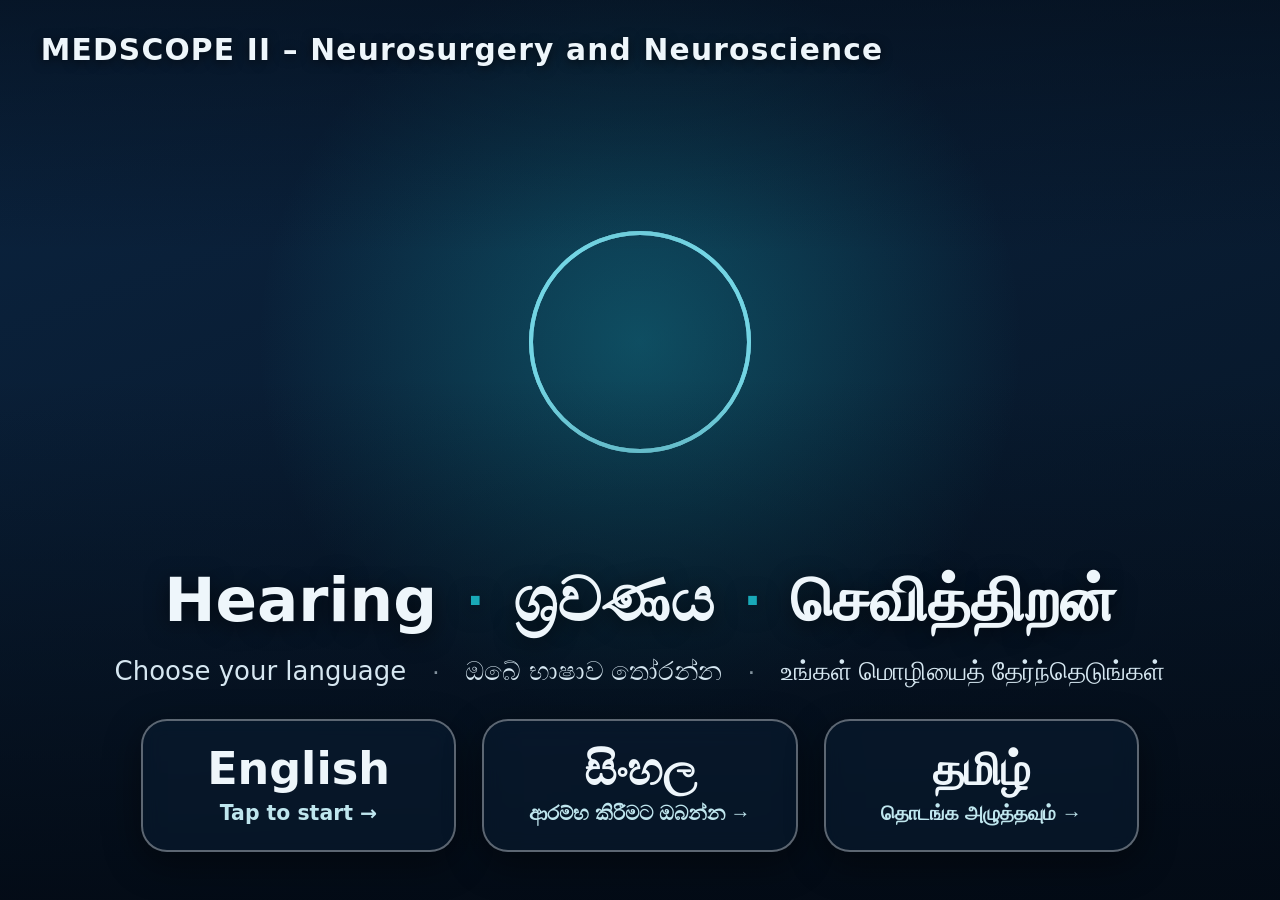
==== commit 0ab8af80: "Turn the station into an installable web app with a looping welcome video - Welcome screen loops int" ====
--- a/hearing-station.html
+++ b/hearing-station.html
@@ -5,28 +5,31 @@
 <head>
   <meta charset="utf-8">
   <meta name="viewport" content="width=device-width, initial-scale=1, maximum-scale=1, user-scalable=no">
-  <meta name="theme-color" content="#0f6f7f">
+  <meta name="theme-color" content="#071526">
+  <meta name="mobile-web-app-capable" content="yes">
   <title>Hearing – MEDSCOPE II</title>
     <link rel="icon" href="[data-uri]" type="image/svg+xml">
+  <link rel="apple-touch-icon" href="icon-192.png">
   <style>
 /* ===== Hearing station – styles ===== */
 :root {
-  --bg: #eaf2f5;
-  --panel: #ffffff;
-  --ink: #15324a;
-  --ink-soft: #4c6577;
-  --primary: #0f6f7f;
-  --primary-dark: #0a5562;
-  --primary-soft: #d6ecef;
-  --accent: #2e6fb7;
-  --normal: #1d8656;
-  --normal-soft: #dcf2e6;
-  --cond: #b4531c;
-  --cond-soft: #fbe8db;
-  --problem: #d8402f;
-  --line: #c9d9e0;
-  --shadow: 0 0.15rem 0.6rem rgba(21, 50, 74, 0.10);
-  --radius: 1.1rem;
+  --bg-1: #0b2440;
+  --bg-2: #061322;
+  --panel: rgba(255, 255, 255, 0.065);
+  --panel-2: rgba(255, 255, 255, 0.11);
+  --border: rgba(255, 255, 255, 0.13);
+  --ink: #eef6fb;
+  --ink-soft: #a3bccd;
+  --primary: #19a9b8;
+  --primary-2: #0f7f8c;
+  --accent: #5aa7ff;
+  --normal: #3ccf8e;
+  --normal-soft: rgba(60, 207, 142, 0.14);
+  --cond: #ff9b54;
+  --cond-soft: rgba(255, 155, 84, 0.15);
+  --problem: #ff6b5b;
+  --shadow: 0 0.5rem 1.6rem rgba(0, 0, 0, 0.35);
+  --radius: 1.2rem;
 }
 
 * { box-sizing: border-box; -webkit-tap-highlight-color: transparent; }
@@ -36,12 +39,16 @@
 html {
   font-size: min(2.35vh, 1.45vw);
   height: 100%;
+  background: var(--bg-2);
 }
 body {
   margin: 0;
   height: 100%;
   overflow: hidden;
-  background: var(--bg);
+  background:
+    radial-gradient(ellipse 70% 60% at 15% 0%, rgba(25, 169, 184, 0.22), transparent 70%),
+    radial-gradient(ellipse 60% 60% at 100% 100%, rgba(90, 167, 255, 0.14), transparent 70%),
+    linear-gradient(160deg, var(--bg-1), var(--bg-2));
   color: var(--ink);
   font-family: "Noto Sans", "Noto Sans Sinhala", "Noto Sans Tamil", Roboto, "Segoe UI", system-ui, sans-serif;
   line-height: 1.35;
@@ -49,8 +56,8 @@
   -webkit-user-select: none;
   touch-action: manipulation;
 }
-html[lang="si"] body { font-family: "Noto Sans Sinhala", "Noto Sans", "Iskoola Pota", Roboto, sans-serif; }
-html[lang="ta"] body { font-family: "Noto Sans Tamil", "Noto Sans", "Latha", Roboto, sans-serif; }
+html[lang="si"] body, [lang="si"] { font-family: "Noto Sans Sinhala", "Noto Sans", "Iskoola Pota", Roboto, sans-serif; }
+html[lang="ta"] body, [lang="ta"] { font-family: "Noto Sans Tamil", "Noto Sans", "Latha", Roboto, sans-serif; }
 html[lang="si"], html[lang="ta"] { line-height: 1.45; }
 
 [hidden] { display: none !important; }
@@ -60,21 +67,112 @@
 .app { height: 100%; display: flex; flex-direction: column; }
 
 .screen { display: none; flex: 1; min-height: 0; flex-direction: column; }
-.screen.active { display: flex; animation: fade .25s ease; }
+.screen.active { display: flex; animation: fade .35s ease; }
 @keyframes fade { from { opacity: 0; } to { opacity: 1; } }
+
+/* glass panel used throughout */
+.glass {
+  background: var(--panel);
+  border: 1px solid var(--border);
+  border-radius: var(--radius);
+  box-shadow: var(--shadow);
+}
+
+/* ---------- welcome screen (looping video) ---------- */
+.intro { position: relative; overflow: hidden; background: #000; }
+.intro-video {
+  position: absolute; inset: 0; width: 100%; height: 100%;
+  object-fit: cover;
+  opacity: 0; transition: opacity .8s ease;
+}
+.intro.has-video .intro-video { opacity: 1; }
+.intro.has-video .intro-fallback { display: none; }
+.intro-shade {
+  position: absolute; inset: 0;
+  background:
+    linear-gradient(180deg, rgba(3, 10, 20, .55) 0%, rgba(3, 10, 20, 0) 28%, rgba(3, 10, 20, 0) 42%, rgba(3, 10, 20, .88) 100%);
+}
+/* animated sound-wave background, used until a video is added */
+.intro-fallback {
+  position: absolute; inset: 0;
+  background:
+    radial-gradient(circle at 50% 38%, rgba(25, 169, 184, .35), transparent 45%),
+    linear-gradient(160deg, var(--bg-1), var(--bg-2));
+}
+.intro-fallback span {
+  position: absolute; left: 50%; top: 38%;
+  width: 12rem; height: 12rem; margin: -6rem 0 0 -6rem;
+  border-radius: 50%;
+  border: .25rem solid rgba(120, 220, 235, .55);
+  animation: wave 6s linear infinite;
+}
+.intro-fallback span:nth-child(2) { animation-delay: 1.5s; }
+.intro-fallback span:nth-child(3) { animation-delay: 3s; }
+.intro-fallback span:nth-child(4) { animation-delay: 4.5s; }
+@keyframes wave {
+  from { transform: scale(.3); opacity: 0; }
+  15% { opacity: 1; }
+  to { transform: scale(4.5); opacity: 0; }
+}
+
+.intro-top {
+  position: absolute; top: 1.6rem; left: 2.2rem; right: 2.2rem;
+  display: flex; flex-direction: column;
+  text-shadow: 0 .1rem .6rem rgba(0, 0, 0, .6);
+}
+.intro-ex { font-size: 1.6rem; font-weight: 800; letter-spacing: .04em; }
+
+.intro-content {
+  position: absolute; left: 0; right: 0; bottom: 0;
+  padding: 0 2.5rem 2.6rem;
+  display: flex; flex-direction: column; align-items: center; gap: 1rem;
+  text-align: center;
+}
+.intro-title {
+  margin: 0;
+  display: flex; flex-wrap: wrap; justify-content: center; align-items: baseline; gap: .2rem 1.6rem;
+  font-size: 3.3rem; font-weight: 800; line-height: 1.15;
+  text-shadow: 0 .2rem 1.2rem rgba(0, 0, 0, .6);
+}
+.intro-title span + span::before { content: "·"; margin-right: 1.6rem; color: var(--primary); }
+.intro-prompt span + span::before { content: "·"; margin-right: 1.4rem; opacity: .6; }
+.intro-prompt {
+  margin: 0;
+  display: flex; flex-wrap: wrap; justify-content: center; gap: .2rem 1.4rem;
+  font-size: 1.4rem; color: #d6e7f1;
+  animation: breathe 2.6s ease-in-out infinite;
+}
+@keyframes breathe { 50% { opacity: .55; } }
+.intro-langs { display: flex; gap: 1.4rem; margin-top: .6rem; }
+.intro-lang {
+  min-width: 17rem;
+  display: flex; flex-direction: column; align-items: center; gap: .2rem;
+  padding: 1.2rem 1.8rem;
+  border-radius: 1.4rem;
+  background: rgba(10, 30, 52, .55);
+  border: 2px solid rgba(255, 255, 255, .35);
+  backdrop-filter: blur(10px); -webkit-backdrop-filter: blur(10px);
+  box-shadow: 0 .6rem 2rem rgba(0, 0, 0, .45);
+  transition: transform .12s, background .2s;
+}
+.intro-lang:active { transform: scale(.97); background: rgba(25, 169, 184, .7); }
+.il-name { font-size: 2.4rem; font-weight: 800; line-height: 1.2; }
+.il-start { font-size: 1.1rem; color: #bfe6ee; font-weight: 600; }
+
+body[data-screen="intro"] .footer { display: none; }
 
 /* ---------- top bar ---------- */
 .topbar {
   flex: none;
   display: flex; align-items: center; justify-content: space-between; gap: 1rem;
-  padding: 0.7rem 1.4rem;
-  background: var(--primary);
-  color: #fff;
-  min-height: 4.6rem;
+  padding: 0.8rem 1.4rem;
+  min-height: 4.8rem;
+  border-bottom: 1px solid var(--border);
+  background: rgba(4, 14, 26, .35);
 }
 .brand { display: flex; flex-direction: column; }
-.brand-ex { font-size: 1.05rem; opacity: .85; letter-spacing: .02em; }
-.brand-title { font-size: 2.1rem; font-weight: 700; line-height: 1.1; }
+.brand-ex { font-size: 1.05rem; color: var(--ink-soft); letter-spacing: .02em; }
+.brand-title { font-size: 2.2rem; font-weight: 800; line-height: 1.1; }
 .topbar-title {
   flex: 1; margin: 0; text-align: center;
   font-size: 1.55rem; font-weight: 700; line-height: 1.15;
@@ -84,13 +182,13 @@
   display: inline-flex; align-items: center; gap: .45rem;
   min-width: 9.5rem; justify-content: center;
   padding: .65rem 1.1rem;
-  border-radius: 0.8rem;
-  background: rgba(255,255,255,.16);
-  border: 2px solid rgba(255,255,255,.45);
-  color: #fff; font-size: 1.25rem; font-weight: 600;
-}
-.nav-btn:active { background: rgba(255,255,255,.32); }
-.nav-btn svg { width: 1.5rem; height: 1.5rem; fill: none; stroke: currentColor; stroke-width: 2.6; stroke-linecap: round; stroke-linejoin: round; }
+  border-radius: 3rem;
+  background: var(--panel-2);
+  border: 1px solid var(--border);
+  color: var(--ink); font-size: 1.25rem; font-weight: 600;
+}
+.nav-btn:active { background: rgba(255, 255, 255, .22); }
+.nav-btn svg { width: 1.5rem; height: 1.5rem; fill: none; stroke: currentColor; stroke-width: 2.4; stroke-linecap: round; stroke-linejoin: round; }
 
 /* ---------- footer ---------- */
 .footer {
@@ -99,85 +197,82 @@
   padding: .45rem 1rem;
   font-size: 1rem;
   color: var(--ink-soft);
-  background: #dbe8ed;
-  border-top: 1px solid var(--line);
+  border-top: 1px solid var(--border);
+  background: rgba(4, 14, 26, .35);
 }
 
 /* ---------- home ---------- */
 .home-main {
   flex: 1; min-height: 0;
   display: flex; flex-direction: column; align-items: center;
-  padding: 1.4rem 2.5rem 1rem;
-  gap: 1.2rem;
-}
-.lang-row { display: flex; align-items: center; gap: 1.2rem; flex-wrap: wrap; justify-content: center; }
-.lang-label { font-size: 1.3rem; color: var(--ink-soft); font-weight: 600; }
-.lang-buttons { display: flex; gap: .8rem; }
-.lang-btn {
-  min-width: 10rem; padding: .7rem 1.4rem;
-  font-size: 1.45rem; font-weight: 700;
-  border-radius: 3rem;
-  background: var(--panel); color: var(--primary);
-  border: 3px solid var(--primary-soft);
-  box-shadow: var(--shadow);
-}
-.lang-btn.active { background: var(--primary); color: #fff; border-color: var(--primary); }
-.lang-btn[data-lang="si"] { font-family: "Noto Sans Sinhala", sans-serif; }
-.lang-btn[data-lang="ta"] { font-family: "Noto Sans Tamil", sans-serif; }
-
+  padding: 1.8rem 2.5rem 1.2rem;
+  gap: 1.5rem;
+}
 .home-intro {
   margin: 0; max-width: 56rem; text-align: center;
-  font-size: 1.55rem; color: var(--ink);
-  max-height: 5.4em; overflow: hidden;
+  font-size: 1.6rem; color: #d6e7f1;
+  max-height: 5.6em; overflow: hidden;
 }
 .home-buttons {
-  flex: 1; min-height: 0; width: 100%; max-width: 70rem;
+  flex: 1; min-height: 0; width: 100%; max-width: 72rem;
   display: grid; grid-template-columns: 1fr 1fr; gap: 2rem;
 }
 .big-btn {
-  display: flex; flex-direction: column; align-items: center; justify-content: center; gap: 1rem;
-  padding: 1.5rem 2rem;
-  border-radius: 1.6rem;
+  position: relative; overflow: hidden;
+  font-size: 1rem; /* inner sizes are in em so the button can shrink to fit */
+  display: flex; flex-direction: column; align-items: center; justify-content: center; gap: .9em;
+  padding: 1.4em 1.8em;
+  border-radius: 1.8rem;
   color: #fff; text-align: center;
-  box-shadow: 0 .4rem 1.2rem rgba(21,50,74,.18);
-  transition: transform .1s;
+  border: 1px solid rgba(255, 255, 255, .22);
+  box-shadow: 0 1rem 2.4rem rgba(0, 0, 0, .4);
+  transition: transform .12s;
   min-height: 0;
 }
+.big-btn::after {
+  content: ""; position: absolute; inset: 0;
+  background: radial-gradient(circle at 30% 0%, rgba(255, 255, 255, .22), transparent 55%);
+  pointer-events: none;
+}
 .big-btn:active { transform: scale(.98); }
-.big-btn-test { background: linear-gradient(160deg, #1a8798, #0d5f6d); }
-.big-btn-exp  { background: linear-gradient(160deg, #3a7fc4, #24589a); }
-.big-icon { width: 6.5rem; height: 6.5rem; flex: none; }
-.big-text { display: flex; flex-direction: column; gap: .5rem; }
-.big-title { font-size: 2.3rem; font-weight: 800; line-height: 1.15; }
-.big-sub { font-size: 1.25rem; opacity: .92; }
+.big-btn-test { background: linear-gradient(155deg, #1fb8c6, #0b5d70); }
+.big-btn-exp  { background: linear-gradient(155deg, #5c8ff0, #2d3f9c); }
+.big-icon {
+  width: 6.6em; height: 6.6em; flex: none; padding: 1.05em;
+  border-radius: 50%; background: rgba(255, 255, 255, .16);
+}
+.big-text { display: flex; flex-direction: column; gap: .45em; }
+.big-title { font-size: 2.4em; font-weight: 800; line-height: 1.15; }
+.big-sub { font-size: 1.25em; opacity: .9; }
 .headphones-note { margin: 0; font-size: 1.3rem; color: var(--ink-soft); font-weight: 600; }
 
 /* ---------- acknowledgement ---------- */
 .ack-main { flex: 1; min-height: 0; display: flex; align-items: center; justify-content: center; padding: 1.2rem 2rem; }
 .ack-card {
   width: 100%; max-width: 54rem;
-  background: var(--panel); border-radius: 1.6rem; box-shadow: var(--shadow);
-  padding: 1.8rem 2.6rem;
-  display: flex; flex-direction: column; align-items: center; gap: 1.2rem;
-}
-.ack-list { list-style: none; margin: 0; padding: 0; width: 100%; display: flex; flex-direction: column; gap: .9rem; }
+  background: var(--panel); border: 1px solid var(--border); border-radius: 1.8rem; box-shadow: var(--shadow);
+  padding: 2rem 2.6rem;
+  display: flex; flex-direction: column; align-items: center; gap: 1.3rem;
+}
+.ack-list { list-style: none; margin: 0; padding: 0; width: 100%; display: flex; flex-direction: column; gap: 1rem; }
 .ack-list li { display: flex; align-items: center; gap: 1.1rem; font-size: 1.55rem; font-weight: 600; }
 .ack-ico {
   flex: none; width: 3.2rem; height: 3.2rem; border-radius: 50%;
   display: grid; place-items: center;
-  background: var(--primary-soft); color: var(--primary-dark);
+  background: rgba(25, 169, 184, .2); color: #7fe0ea;
+  border: 1px solid rgba(25, 169, 184, .5);
   font-weight: 800; font-size: 1.15rem;
 }
 .ack-check {
   display: flex; align-items: center; gap: 1rem;
   padding: .9rem 1.6rem; border-radius: 1rem;
-  background: #f3f8fa; border: 3px solid var(--line);
+  background: var(--panel-2); border: 2px solid var(--border);
   font-size: 1.6rem; font-weight: 700; cursor: pointer;
 }
 .ack-check input { position: absolute; opacity: 0; pointer-events: none; }
 .check-box {
   width: 2.6rem; height: 2.6rem; border-radius: .5rem; flex: none;
-  border: 3px solid var(--primary); background: #fff;
+  border: 3px solid var(--primary); background: transparent;
   display: grid; place-items: center;
 }
 .ack-check input:checked + .check-box { background: var(--primary); }
@@ -185,16 +280,16 @@
   content: ""; width: .8rem; height: 1.4rem; margin-top: -.3rem;
   border: solid #fff; border-width: 0 .32rem .32rem 0; transform: rotate(45deg);
 }
-.ack-check:has(input:checked) { border-color: var(--primary); background: var(--primary-soft); }
+.ack-check:has(input:checked) { border-color: var(--primary); background: rgba(25, 169, 184, .16); }
 .primary-btn {
   min-width: 18rem; padding: 1rem 2.4rem;
-  border-radius: 1rem;
-  background: var(--primary); color: #fff;
+  border-radius: 3rem;
+  background: linear-gradient(155deg, #1fb8c6, #0d6b7a); color: #fff;
   font-size: 1.7rem; font-weight: 800;
-  box-shadow: var(--shadow);
-}
-.primary-btn:active { background: var(--primary-dark); }
-.primary-btn:disabled { background: #b7c8cf; box-shadow: none; }
+  box-shadow: 0 .5rem 1.4rem rgba(0, 0, 0, .35);
+}
+.primary-btn:active { filter: brightness(.9); }
+.primary-btn:disabled { background: rgba(255, 255, 255, .12); color: rgba(255, 255, 255, .4); box-shadow: none; }
 .ack-note { margin: 0; font-size: 1.15rem; color: var(--ink-soft); text-align: center; }
 
 /* ---------- list ---------- */
@@ -206,16 +301,23 @@
   align-content: center; column-gap: 1.4rem; row-gap: .3rem;
   padding: 1rem 1.6rem;
   text-align: left;
-  background: var(--panel); border-radius: var(--radius); box-shadow: var(--shadow);
-  border: 3px solid transparent;
+  background: var(--panel); border: 1px solid var(--border); border-radius: var(--radius); box-shadow: var(--shadow);
   min-height: 0; overflow: hidden;
-}
-.card:active { border-color: var(--accent); }
-.card-icon { grid-row: 1 / 3; width: 5rem; height: 5rem; color: var(--accent); align-self: center; padding: .6rem; background: #e3eef9; border-radius: 1rem; }
+  transition: transform .12s, border-color .2s;
+}
+.card:active { transform: scale(.98); border-color: var(--accent); }
+.card-icon {
+  grid-row: 1 / 3; width: 5.2rem; height: 5.2rem; align-self: center; padding: .9rem;
+  color: #fff; border-radius: 1.2rem;
+  background: linear-gradient(155deg, #5c8ff0, #2d3f9c);
+}
+.card[data-cond="noise"] .card-icon { background: linear-gradient(155deg, #ffad6b, #c2541f); }
+.card[data-cond="tinn"] .card-icon { background: linear-gradient(155deg, #b48cff, #5b3ba8); }
+.card[data-cond="neuro"] .card-icon { background: linear-gradient(155deg, #ff8a7a, #b2343f); }
 .card-name { font-size: 1.6rem; font-weight: 800; line-height: 1.2; align-self: end; }
 .card-sub { font-size: 1.2rem; color: var(--ink-soft); align-self: start; }
-.audio-admin { margin: 0; text-align: right; font-size: .9rem; color: #8aa0ad; }
-.link-btn { color: #7d95a3; text-decoration: underline; font-size: .9rem; padding: .2rem .4rem; }
+.audio-admin { margin: 0; text-align: right; font-size: .9rem; color: #6f8a9c; }
+.link-btn { color: #7f9aad; text-decoration: underline; font-size: .9rem; padding: .2rem .4rem; }
 
 /* ---------- condition page ---------- */
 .cond-main {
@@ -229,42 +331,42 @@
   max-height: 48%;
   overflow: hidden;
   font-size: 1.45rem;
-  background: var(--panel); border-radius: var(--radius); box-shadow: var(--shadow);
+  background: var(--panel); border: 1px solid var(--border); border-radius: var(--radius); box-shadow: var(--shadow);
   padding: 1rem 1.3rem;
 }
 .diagram-wrap {
   flex: 1; min-height: 0; position: relative;
-  background: var(--panel); border-radius: var(--radius); box-shadow: var(--shadow);
+  background: var(--panel); border: 1px solid var(--border); border-radius: var(--radius); box-shadow: var(--shadow);
   padding: .5rem;
   display: flex; flex-direction: column;
 }
 .diagram { flex: 1; min-height: 0; width: 100%; }
 .problem-key { position: absolute; right: 1rem; bottom: .6rem; display: flex; align-items: center; gap: .5rem; font-size: 1.05rem; font-weight: 700; color: var(--problem); }
-.key-dot { width: 1.1rem; height: 1.1rem; border-radius: 50%; border: 3px dashed var(--problem); background: rgba(216,64,47,.12); }
+.key-dot { width: 1.1rem; height: 1.1rem; border-radius: 50%; border: 3px dashed var(--problem); background: rgba(255, 107, 91, .15); }
 
 /* diagram parts */
-.d-skin { fill: #f4d7c4; stroke: #c99a80; stroke-width: 3; }
+.d-skin { fill: #f1cdb8; stroke: #c99a80; stroke-width: 3; }
 .d-line { fill: none; stroke: #c99a80; stroke-width: 2.5; stroke-linecap: round; }
-.d-canal { fill: #f9e6d8; stroke: #c99a80; stroke-width: 2.5; }
+.d-canal { fill: #f7dfcf; stroke: #c99a80; stroke-width: 2.5; }
 .d-drum { fill: #e8b9a0; stroke: #b07a60; stroke-width: 2; }
-.d-middle { fill: #eef3f6; stroke: #b8c9d2; stroke-width: 2; }
-.d-bones circle, .d-bones path { fill: #fff6e6; stroke: #a58a5a; stroke-width: 2.5; stroke-linejoin: round; }
+.d-middle { fill: rgba(255, 255, 255, .1); stroke: rgba(255, 255, 255, .3); stroke-width: 2; }
+.d-bones circle, .d-bones path { fill: #fff2d9; stroke: #c9a76a; stroke-width: 2.5; stroke-linejoin: round; }
 .d-bones path:first-of-type { fill: none; }
-.d-balance ellipse { fill: none; stroke: #7fb4c9; stroke-width: 6; }
-.d-cochlea, .d-cochlea-base { fill: none; stroke: #4aa0c4; stroke-width: 8; stroke-linecap: round; }
-.d-nerve { fill: none; stroke: #e5b432; stroke-width: 9; stroke-linecap: round; }
+.d-balance ellipse { fill: none; stroke: #7fc9e0; stroke-width: 6; }
+.d-cochlea, .d-cochlea-base { fill: none; stroke: #45b4dd; stroke-width: 8; stroke-linecap: round; }
+.d-nerve { fill: none; stroke: #f2c443; stroke-width: 9; stroke-linecap: round; }
 .d-nerve-thin { stroke-width: 6; opacity: .8; }
-.d-brain { fill: #f3c9d3; stroke: #c78a99; stroke-width: 3; }
-.d-tumour { fill: #c9533f; stroke: #8f3123; stroke-width: 2.5; display: none; }
-.d-label { font-size: 15px; font-weight: 700; fill: #34505f; text-anchor: middle; paint-order: stroke; stroke: #fff; stroke-width: 4px; }
-.d-label-tumour { fill: #a23a2a; display: none; }
+.d-brain { fill: #f0b9c8; stroke: #c78a99; stroke-width: 3; }
+.d-tumour { fill: #ff6b5b; stroke: #a8302a; stroke-width: 2.5; display: none; }
+.d-label { font-size: 15px; font-weight: 700; fill: #e3eef6; text-anchor: middle; paint-order: stroke; stroke: #0b2036; stroke-width: 4px; }
+.d-label-tumour { fill: #ff9a8e; display: none; }
 .d-highlight {
-  fill: rgba(216,64,47,.10); stroke: var(--problem); stroke-width: 4; stroke-dasharray: 10 7;
+  fill: rgba(255, 107, 91, .14); stroke: var(--problem); stroke-width: 4; stroke-dasharray: 10 7;
   transform-box: fill-box; transform-origin: center;
   animation: pulse 1.8s ease-in-out infinite;
 }
 @keyframes pulse { 50% { transform: scale(1.08); opacity: .65; } }
-.d-ear-badge { font-size: 30px; font-weight: 800; fill: #b4531c; display: none; }
+.d-ear-badge { font-size: 30px; font-weight: 800; fill: var(--cond); display: none; }
 .diagram.neuro .d-tumour, .diagram.neuro .d-label-tumour { display: inline; }
 .diagram.neuro .d-ear-badge { display: inline; }
 
@@ -272,7 +374,7 @@
 .player {
   flex: 1; min-height: 0; overflow: hidden;
   font-size: 1rem;
-  background: var(--panel); border-radius: var(--radius); box-shadow: var(--shadow);
+  background: var(--panel); border: 1px solid var(--border); border-radius: var(--radius); box-shadow: var(--shadow);
   padding: .9em 1.2em;
   display: flex; flex-direction: column; gap: .7em;
 }
@@ -283,16 +385,16 @@
   text-align: center;
   font-size: 1.6em; font-weight: 800; letter-spacing: .03em; line-height: 1.15;
   padding: .35em .8em; border-radius: .55em;
-  background: #eef3f6; color: var(--ink-soft);
-  border: 3px solid var(--line);
-  transition: background .4s, color .4s, border-color .4s;
+  background: rgba(255, 255, 255, .05); color: var(--ink-soft);
+  border: 2px solid var(--border);
+  transition: background .4s, color .4s, border-color .4s, box-shadow .4s;
 }
 .status-label small { display: block; margin-top: .3em; font-size: .6em; font-weight: 600; letter-spacing: 0; line-height: 1.3; }
-.status-label.normal { background: var(--normal-soft); color: var(--normal); border-color: var(--normal); }
-.status-label.cond { background: var(--cond-soft); color: var(--cond); border-color: var(--cond); }
-
-.progress { flex: none; position: relative; height: .7em; background: #e2ebef; border-radius: 1em; overflow: hidden; }
-.progress-fill { position: absolute; inset: 0 auto 0 0; width: 0; background: var(--primary); border-radius: 1em; }
+.status-label.normal { background: var(--normal-soft); color: var(--normal); border-color: var(--normal); box-shadow: 0 0 1.2em rgba(60, 207, 142, .25); }
+.status-label.cond { background: var(--cond-soft); color: var(--cond); border-color: var(--cond); box-shadow: 0 0 1.2em rgba(255, 155, 84, .25); }
+
+.progress { flex: none; position: relative; height: .7em; background: rgba(255, 255, 255, .1); border-radius: 1em; overflow: hidden; }
+.progress-fill { position: absolute; inset: 0 auto 0 0; width: 0; background: linear-gradient(90deg, var(--primary), var(--accent)); border-radius: 1em; }
 .progress-mark { position: absolute; top: 0; bottom: 0; width: 3px; background: var(--cond); left: 30%; }
 
 .player-row { flex: none; display: flex; align-items: flex-end; gap: 1em; }
@@ -301,87 +403,87 @@
   display: inline-flex; align-items: center; gap: .35em;
   padding: .5em 1em; min-width: 7em; justify-content: center;
   border-radius: 2em;
-  background: var(--primary); color: #fff;
+  background: linear-gradient(155deg, #1fb8c6, #0d6b7a); color: #fff;
   font-size: 1.65em; font-weight: 800;
-  box-shadow: var(--shadow);
-}
-.play-btn:active { background: var(--primary-dark); }
-.play-btn:disabled { background: #b7c8cf; }
+  box-shadow: 0 .4em 1.2em rgba(0, 0, 0, .35);
+}
+.play-btn:active { filter: brightness(.9); }
+.play-btn:disabled { background: rgba(255, 255, 255, .12); color: rgba(255, 255, 255, .4); }
 .play-btn svg { width: 1.15em; height: 1.15em; fill: currentColor; }
 .play-btn .ico-stop { display: none; }
-.play-btn.playing { background: #36566b; }
+.play-btn.playing { background: linear-gradient(155deg, #51677a, #2c3c4b); }
 .play-btn.playing .ico-play { display: none; }
 .play-btn.playing .ico-stop { display: inline; }
 
 .compare { flex: 1; min-width: 0; display: flex; flex-direction: column; gap: .25em; }
 .compare-hint { font-size: .95em; color: var(--ink-soft); line-height: 1.2; }
-.segmented { display: flex; border-radius: .8em; overflow: hidden; border: 3px solid var(--line); }
+.segmented { display: flex; border-radius: .8em; overflow: hidden; border: 2px solid var(--border); }
 .segmented button {
   flex: 1; min-height: 3.2em; padding: .3em .5em;
   font-size: 1.1em; font-weight: 700; line-height: 1.15;
-  background: #f5f8fa; color: var(--ink-soft);
-}
-.segmented button + button { border-left: 3px solid var(--line); }
-.segmented button[data-mode="normal"].on { background: var(--normal); color: #fff; }
-.segmented button[data-mode="cond"].on { background: var(--cond); color: #fff; }
-.segmented[data-disabled="true"] { opacity: .45; }
+  background: rgba(255, 255, 255, .05); color: var(--ink-soft);
+}
+.segmented button + button { border-left: 2px solid var(--border); }
+.segmented button[data-mode="normal"].on { background: var(--normal); color: #06281a; }
+.segmented button[data-mode="cond"].on { background: var(--cond); color: #3a1a05; }
+.segmented[data-disabled="true"] { opacity: .4; }
 
 .audio-missing { flex: none; text-align: center; display: flex; flex-direction: column; align-items: center; gap: .5em; }
 .audio-missing p { margin: 0; font-size: 1.15em; color: var(--problem); font-weight: 700; }
 .audio-missing .primary-btn { font-size: 1.4em; min-width: 0; padding: .55em 1.4em; }
 
-.extra { display: none; flex: none; flex-direction: column; gap: .4em; border-top: 2px solid #edf2f4; padding-top: .6em; }
+.extra { display: none; flex: none; flex-direction: column; gap: .4em; border-top: 1px solid var(--border); padding-top: .6em; }
 .extra.show { display: flex; }
 .extra-label { font-size: 1.1em; font-weight: 700; color: var(--ink-soft); }
 .choice { display: flex; gap: .5em; }
 .choice button {
   flex: 1; padding: .5em .4em;
-  border-radius: .65em; border: 3px solid var(--line);
-  background: #f5f8fa; font-size: 1.25em; font-weight: 700; color: var(--ink);
-}
-.choice button.on { background: var(--accent); border-color: var(--accent); color: #fff; }
+  border-radius: .65em; border: 2px solid var(--border);
+  background: rgba(255, 255, 255, .05); font-size: 1.25em; font-weight: 700; color: var(--ink);
+}
+.choice button.on { background: var(--accent); border-color: var(--accent); color: #04182e; }
 
 .neuro-row { display: flex; flex-direction: column; gap: .1em; }
 .slider-wrap { display: flex; align-items: center; gap: .8em; font-size: 1.05em; font-weight: 700; color: var(--ink-soft); }
 .slider-wrap input { flex: 1; min-width: 0; }
 input[type=range] { -webkit-appearance: none; appearance: none; height: 2.4em; background: transparent; }
-input[type=range]::-webkit-slider-runnable-track { height: .7em; border-radius: 1em; background: linear-gradient(90deg, #f3d36b, #c9533f); }
-input[type=range]::-webkit-slider-thumb { -webkit-appearance: none; width: 2.2em; height: 2.2em; margin-top: -.75em; border-radius: 50%; background: #fff; border: 4px solid var(--accent); box-shadow: var(--shadow); }
-input[type=range]::-moz-range-track { height: .7em; border-radius: 1em; background: linear-gradient(90deg, #f3d36b, #c9533f); }
+input[type=range]::-webkit-slider-runnable-track { height: .7em; border-radius: 1em; background: linear-gradient(90deg, #f3d36b, #ff6b5b); }
+input[type=range]::-webkit-slider-thumb { -webkit-appearance: none; width: 2.2em; height: 2.2em; margin-top: -.75em; border-radius: 50%; background: #fff; border: 4px solid var(--accent); box-shadow: 0 .2em .6em rgba(0, 0, 0, .4); }
+input[type=range]::-moz-range-track { height: .7em; border-radius: 1em; background: linear-gradient(90deg, #f3d36b, #ff6b5b); }
 input[type=range]::-moz-range-thumb { width: 2em; height: 2em; border-radius: 50%; background: #fff; border: 4px solid var(--accent); }
 
-.lr-row { display: flex; align-items: center; gap: .7em; background: #fff7e2; border: 2px solid #f0d58a; border-radius: .7em; padding: .4em .7em; }
-.lr-badge { flex: none; width: 2.2em; height: 2.2em; border-radius: 50%; background: var(--cond); color: #fff; font-weight: 800; font-size: 1.2em; display: grid; place-items: center; }
+.lr-row { display: flex; align-items: center; gap: .7em; background: rgba(255, 200, 80, .1); border: 1px solid rgba(255, 200, 80, .45); border-radius: .7em; padding: .4em .7em; }
+.lr-badge { flex: none; width: 2.2em; height: 2.2em; border-radius: 50%; background: var(--cond); color: #3a1a05; font-weight: 800; font-size: 1.2em; display: grid; place-items: center; }
 .lr-text { flex: 1; font-size: .95em; line-height: 1.3; }
-.small-btn { flex: none; max-width: 9em; padding: .5em .7em; border-radius: .6em; background: #fff; border: 2px solid var(--accent); color: var(--accent); font-weight: 700; font-size: 1em; line-height: 1.2; }
+.small-btn { flex: none; max-width: 9em; padding: .5em .7em; border-radius: .6em; background: transparent; border: 2px solid var(--accent); color: var(--accent); font-weight: 700; font-size: 1em; line-height: 1.2; }
 
 .todo {
   flex: none;
   max-height: 36%;
   display: flex; flex-direction: column;
-  background: #e5f3ea; border: 3px solid #a9d8bb; border-radius: var(--radius);
+  background: rgba(60, 207, 142, .09); border: 1px solid rgba(60, 207, 142, .45); border-radius: var(--radius);
   padding: .6rem 1.1rem;
   transition: box-shadow .4s, border-color .4s;
 }
 .todo h2 { flex: none; margin: 0 0 .15rem; font-size: 1.25rem; color: var(--normal); }
 .todo p { margin: 0; font-size: 1.3rem; font-weight: 600; overflow: hidden; min-height: 0; }
-.todo.highlight { border-color: var(--normal); box-shadow: 0 0 0 .4rem rgba(29,134,86,.25); animation: glow 1.2s ease 2; }
-@keyframes glow { 50% { box-shadow: 0 0 0 .8rem rgba(29,134,86,.12); } }
+.todo.highlight { border-color: var(--normal); box-shadow: 0 0 0 .3rem rgba(60, 207, 142, .3); animation: glow 1.2s ease 2; }
+@keyframes glow { 50% { box-shadow: 0 0 0 .7rem rgba(60, 207, 142, .12); } }
+
 /* left/right flash */
 .lr-flash {
   position: fixed; top: 40%; padding: 1.2rem 2.4rem; border-radius: 1.2rem;
-  background: var(--cond); color: #fff; font-size: 3rem; font-weight: 800;
-  box-shadow: 0 .6rem 2rem rgba(0,0,0,.25);
+  background: var(--cond); color: #3a1a05; font-size: 3rem; font-weight: 800;
+  box-shadow: 0 .6rem 2rem rgba(0, 0, 0, .45);
   pointer-events: none;
 }
 .lr-flash.left { left: 6%; }
 .lr-flash.right { right: 6%; }
 
 /* load error */
-.load-error { padding: 2rem; font-family: sans-serif; font-size: 20px; color: #15324a; }
-.load-error code { background: #fff; padding: .2em .4em; border-radius: .3em; }
-
-/* portrait warning: the station is designed for landscape */
+.load-error { padding: 2rem; font-family: sans-serif; font-size: 20px; color: var(--ink); }
+
+/* the station is designed for landscape */
 @media (orientation: portrait) {
   html { font-size: 2.2vw; }
 }
@@ -399,29 +501,44 @@
 
 <div id="app" class="app">
 
+  <!-- ===================== WELCOME (looping video) ===================== -->
+  <section id="screen-intro" class="screen intro active">
+    <!-- Your video: intro.mp4 next to this page. It plays muted, on a loop. -->
+    <video id="introVideo" class="intro-video" muted loop playsinline autoplay preload="auto"></video>
+    <div class="intro-fallback" aria-hidden="true">
+      <span></span><span></span><span></span><span></span>
+    </div>
+    <div class="intro-shade"></div>
+
+    <div class="intro-top">
+      <span class="intro-ex" data-i18n="exhibition"></span>
+    </div>
+
+    <div class="intro-content">
+      <h1 class="intro-title" id="introTitle"></h1>
+      <p class="intro-prompt" id="introPrompt"></p>
+      <div class="intro-langs" id="introLangs"></div>
+    </div>
+  </section>
+
   <!-- ============================== HOME ============================== -->
-  <section id="screen-home" class="screen active">
+  <section id="screen-home" class="screen">
     <header class="topbar">
       <div class="brand">
         <span class="brand-ex" data-i18n="exhibition"></span>
         <span class="brand-title" data-i18n="sectionTitle"></span>
       </div>
+      <button class="nav-btn lang-switch" data-go="intro">
+        <svg viewBox="0 0 24 24" aria-hidden="true"><circle cx="12" cy="12" r="9"/><path d="M3 12h18M12 3c3 3 3 15 0 18M12 3c-3 3-3 15 0 18"/></svg>
+        <span data-i18n="languageName"></span>
+      </button>
     </header>
 
     <main class="home-main">
-      <div class="lang-row">
-        <span class="lang-label" data-i18n="chooseLanguage"></span>
-        <div class="lang-buttons">
-          <button class="lang-btn" data-lang="en">English</button>
-          <button class="lang-btn" data-lang="si">සිංහල</button>
-          <button class="lang-btn" data-lang="ta">தமிழ்</button>
-        </div>
-      </div>
-
       <p class="home-intro" data-i18n="homeIntro" data-fit></p>
 
       <div class="home-buttons">
-        <button class="big-btn big-btn-test" data-go="ack">
+        <button class="big-btn big-btn-test" data-fit data-go="ack">
           <svg class="big-icon" viewBox="0 0 64 64" aria-hidden="true">
             <path d="M22 44c0 6 4 10 9 10s7-3 8-7c1-3 3-5 6-8 4-4 6-8 6-14 0-11-8-19-19-19S13 14 13 25" fill="none" stroke="currentColor" stroke-width="4.5" stroke-linecap="round"/>
             <path d="M24 26c0-5 3-8 8-8s8 3 8 8c0 4-3 6-5 8" fill="none" stroke="currentColor" stroke-width="4.5" stroke-linecap="round"/>
@@ -433,7 +550,7 @@
           </span>
         </button>
 
-        <button class="big-btn big-btn-exp" data-go="list">
+        <button class="big-btn big-btn-exp" data-fit data-go="list">
           <svg class="big-icon" viewBox="0 0 64 64" aria-hidden="true">
             <path d="M10 38V32a22 22 0 0 1 44 0v6" fill="none" stroke="currentColor" stroke-width="4.5" stroke-linecap="round"/>
             <rect x="6" y="36" width="12" height="20" rx="5" fill="currentColor"/>
@@ -693,6 +810,7 @@
 
 <input type="file" id="audioFileInput" accept="audio/*,.mp3,.m4a,.wav,.ogg" hidden>
 
+<script>window.EMBEDDED_SPEECH = {"en":"SUQzBAAAAAAAI1RTU0UAAAAPAAADTGF2ZjU5LjI3LjEwMAAAAAAAAAAAAAAA//u0wAAAAAAAAAAAAAAAAAAAAAAASW5mbwAAAA8AAAKMAAW9QAADBQgLDRASFRcaHB8iJCYpLC4xNDY4Oz5AQ0ZISk1QUlVXWlxfYWRnaWtucXN2eXt9gIOFiIuNj5KVl5qcn6GkpqmsrrCztri7vsDCxcjKzdDS1Nfa3N/h5Obp6+7x8/X4+/[base64]//[base64]//[base64]//[base64]//u0xESDbgHs3k1nDcRuvR2JnD15U5rK1UxThNQEWkHBW0ncIAqIIoLAAgTB50VGp9WufYoXVRvhQNAFRTyEtyGRJhsTb6CE+k1UWFBl/[base64]/Wssddl05VUeZeajscm39fh3JyB3FYhckDTWcLBL/j0NwWu+P09G6kTfRMFiLM2IxOiXSuMmguBcixi4bc3Wb4xgvFAZ4Qklgjx2EwXERqIKWFCDtEjOkMQ7zYFsNAfDwgrUSIvKoPNeNw6oA3A7lOPo6DxO5MJFnLC0ISjj06dWdpNMJxMLK8TomKPQ5Xn2Uy4cnBIGsh6OOdPq687MXo/0vOSY8FYXo4TdSRC1yPcfKVWmdibjrJGceUmi4LpQq5WtZf1ChJoqlSpdhgtR2QTsOxIQXsVkUhvVV6tMo+assJRXJMj0OJe6oi6E6VbKwtTEi0CyJ5VRVs/kU3ob2FXJA638ZcUfJ5pOV80wLOKEGOxJBwJ1ZAAAWhKz1p6vvLHwYc6cmdl2pA0mSM2h9lJrKiY8R2F2iqBDTePJR//u0xBQAIcHm7lWHgAx0RGADM4AAjBJ0okUEiMo/1yJqWErmMmDOPWGEhYYIGiJgSAHcSIbp8HsYAPhCkSchfdtqJbymjLtdx2VDGBGSvKNjMXY71dIax3NiIRdHSVJYzFahJ+F8pEZZzuLsp4pzvnjpUliL0cSqgG7tVrg6GhAk0cXkJmUtlM/a1YnGVdoa7Y1Cwp9tS0hbjmW0KTzMojgkV7KrUkabgkobxDmp6kGhdQ0IZHZ/LqOXc7Ii4bk/ETiFMLrMCi3tlTsNDlmM4OblOwNx8sqLcFMr4KoYWJgerh+2wm2HVyYWJZs2K1ZUkJWK5mZoiZdvnwoWfcIEtGAIe+BCM+krBwClhVRM4Wkh6B5xaaMcQpomw+GXskN6VPw7kAO/Dz1UOMaZxMNYZrI1BKF/5XM5Nca5WlFPEmsSxrus33iUupOR6Qw7Tz75u0su6+7eO5B0Pz1qZjNNGZ+LP/AsfibJZBRxqn0nNCbUXpZuH7EnpoxSUDlxZ+4eXbFFztki6mWboRabjl2LRhplOvR041EY/CIPZUvFRAKDSwcKvDMNQPJK92liUvllLG4bceH2VwqxLKXrTnCaSpQiqspZ6lTfPDelsppJmWyLKOyGfjNy9SWYcu34bn69vuc5P6sYcq/h//////////GYTAVV2q8ur0tLuryWyDlqt//////////T4SntXmWcquaxq41sLdkAABCFHgAAFVXgCtpdHBqlyXaaK5bTtxR5JW51HDEsElDuIgbp/kQA//u0xBQAINYfCRmHgAycvN+jt4ABBSWE3WzlUIjJCRiqEgw4StRKEIYWBAH42jdT5O4Yk0FT4BjmEhq6K5XvlM4JdxZUUd2YzxRUXKbVjeS8iC2+YyjZhQC2IaqmaQ/VwrkSlUSzLpXszcq2xRdZSKHlsUTGhrpoQ1FIShLOynyzJ1VOl+DFnxpjORqXUkmZ43akWoT8U7e9cjSRO2l49mmxuA/ezUhx2qkzk6ZGfxXrmbi4QSBIKPoqTBMghZxHSir+BTO95j3pmBreYn///////7uLAvqK4+00/1PWloP///////[base64]/DMjnoDfuUTMrj0rsVJfJcoOjUlkVe3lN4RmjpLchmdWZLZvWd5Wo3cyw+tfpJbnUyp+UFfK5a+rX/mXM8/5cm8r12rd3hn9NYpcstbwo+8uYCFBAAGbQBlwwIw8Lgg4IGFAgEAi1poJWYSSmmqY8RmEBBjAoJCg//u0xBKAoYmZDK3llUwgsyOtrLKw6EEJOCn4QDxhAwZcKDgqQkBjh0ESBgoaY2JmsGwjIzHQ8AjnHuTxr1NCg3DAcejUstXqthc9NdhLnMITACgRdhOEChmeqyZQUBKDIJiipfs6byul+6yo18NMRURwbWOWH/hlur3uwra1pgCmbj0tK+603HcV+3Sg526r3NIe0Tw0Jh08erko9sA14nAoMAIEAwFg5j2Lx8Dslpy8Uzw4EcxMDERymwcjmeJzykay/ttPOTMbFSQviN3Grk+C8EdUkNqo6xneL0jOOvRRPrOovysHxL6X683hyryzZNn38wtPuzteb3z6wISSwAERlDHjxYUNHCSIYF6Z9AbYqZc6YF6DVwAVmhUmQPmpImBTHaWGlOiMCYk+AjRtAxfcyqMzY9AM0Yx7A/WQ0go6ezrxNFM6fw8I5JiFszSyYYwSREIcyQwOl+OBFyjICbxmDKAIKnGbpoNTEQIXBjG1lNck0HPNBDtr4QCF2FLIhB8QhqAW2Yg1li7J4Zh9xH7eNf7hN5Nb+Ps4ijvNMfmMQbDTOFAHkmGGUk1QOxDD6VlyQ5Uso1AiHt0AmKMdJCMqGpPfj4SwPlhub/vzMzjjd177mkszfPLoSg7MFkUBhRphZAYLIT/bOMS+xSv0ovZXwHlOzc2Prr/DBd6AOQPkPRqx6pAAIAS2A4QrcOiQwuSmjZkzHnjVPDAEDLs0J554YlfJips1ppQoCBiMuPKzPkTWmA8YZI0IohiH5vDx//[base64]/3AaoTA/U7Pl5fOXmonjxgfeXCwYF3f01oAADykAsZBaHjJxYBzJQcBG4GDk0DESsOQxklCBQx4GGCUysJEkozMPAokCA//[base64]/[base64]/XLzBjVCPTlet7G37w/VGZgXH74IdtZ0IAeBVsaOl5iEFBwBMBrsGg9Xxh8rAkWgIPGGEKamORh4AKJmJAGYlE6mIjC5kIJAoG//u0xBmB4yW9Pg5llYxBtmhRzL15mDBaY0EzFFBDBJASDEiqYMF4AsNLZRoKtGkYcjxC0FSy54FEAzanDRUm6WLpFLWUvHQslNkGB0FvEg2vNjk7xRtmk8/zWFdERaYC7Ul1SMkghnLwwTEIFg1urJZqMOC+i/HeZRIF7JiqHMCWwy5QVnzWaeBfsQqtKY0/M5KdxmhtfWVjqV3zFe/Z5MmA8IZJBM04bmySwdn7aO6til3zii5CTMPoiaOZirJ4/Fu7K7yEXxUSTwQVrAqOB/[base64]/HRZlzVKNRzY9OVBM0WM1MDjHcm27GnFep3OHdTmGyo0/3z50hMFRsZzSRX9MzU3a8GK1sG2M6Va7euR2bUMjaq1eoz9YDSYHjM5LhC1QtMzPFXDZGcZ8TKzFXkHDHhXriDI5M2KOTDqA+z5t1zAzeTmRw2s5yynzdWAAAAAAwtAIMBADMazkywCy+SWpjRdhA/HAaYdPhlBKg4XO6YDDhgcCNMROMCA8w0BI0Ij//[base64]/eAABZAgQXJ7mMK6ZJALijQSMTOg1eFwaLTBowNc6oyQHBoAqXGByK19It/SAshgDSTMDg4y6rDNwYWYWAWYbBhhYDJyEAc0TU2I9REGiDzkDpp1zDI4RiXnfFE0vBK4BbilgweJs8aE3rkl3mAr/uRlhkfgF6F6P3kIwCGbJ1ZUqXoQDpCzMaYo1N/[base64]/5aDA0MAwa9GuCum0CxSaMMRRwgIEmuFSARroiOjWEV2rSegAGWPvUouDChpk6YADmZqS3//u0xCOB3DWXQo282wOntKeRzTI4IAcdCmRWqzKotah5SqRQ1oKBZ6szcW1H5jHNDVymE6MdicgzXitekhJUh2E8O1SkjSKoOKpuyrOV0mZ21dIkuR7uYR43GVsGNGtKrc+50x4qucnGdCTygJdWU3FTauVqEwe2OcB6/akKZMNgt3yFLIlA0kmcgXhckLW6RiUF2BnEjiRIlSWPrsYSK3sf5wtr1B+myipMTm4r/00AAQkwkChGEzC9lMyB8QgMxCJTL82OunxVFWIw6ZjFIOa83cwKHTKg5Zwj+AisZKGKCUhRmHlHFML/[base64]/byQ9LcKCNwFF21am3rjqAM/d5lEzHalLqnllego7MPUkfedNEpkmU5xP4bavpXSCeumw5zMXKq//u0xFMA3MGpNQ5lMcOiNOah3DI5zn3QcocQR5l0ZVA/OSpfWkQVeTkbxtpBBG5GjfK+YYnqSzMXStKl1Uoe9x0cuXyrzMkg7ewl9cBBhqB9Rqx76cAAAEgVDgSBAGnH5EGMgPIeBYGDNgDggDXEMJgrsLNQZLgQ2/hgKCAGDsKAGqEC6R7XvIMWDUjkRqHHLbxXDDxtMTgKOLCK1sFSoYihe9sBsiaf8NJkN8v8OLHnegxZLfuVcZYoq/z5PVLZXZdGH4Ca009szhMCTaZQ3Z3ItLIv2pnLNwQ7e7snjWOd80q0s5paOrtIebOzs2gYZu/h2d3f+ilhg7hPFBd1JaNMjhiTKoPNj3kMLSapJSRDbQlsRV0pLblIpr4zu1rVnMr+U3Yq5Fe7r/ZfbTb4rOmJ6z6fTGgVUvdv3GjVoAIIACFJQAqbxxQtphgAxgYAYMIYykA0OABBGYBiAz1qLTkgZElUIwpSsMBgHMBQNDBtXoztisimZttX1kbBYwyNNQeunI6xE+outRpYV3arF4GlTWmutdbOW0aWzYDRhuieZXcKel1rsbZxUiUoxhL6v0lXSCgUHyZ6ljqP/Lo3UjWt0OFFNv12pIjSXmn4ZDDbapCYXUHjQmPKtFeJpumR4q5aaFh5fGwKRbU62trYa0yZQPmgTIYmCUsYpIuyiBFOJxch9xzyr37//2efzjHaqs2fXC1GmKCzjGNVLwAEIAAOAkwNA0VCQ45e4GAgYPgYYkEUZoAmDQAXCBAnJgDS//[base64]/5/Y0//y1zULmsNuZlUXiVw9JlytCrAAAAAMEALAoNGBACmvkBiRzpRGBJMGGAagITzBMCywEBgWA68khA4J2sFsDAcAzBsGTBkHx4KjqTi7T4FcyRQqXv24iPbeoJE/8knRpNmCI7jMMJg1A3adZ72xw4upjDdCVESVMERgjJXweS7BVFLMH0kMPU05HqeCIUuZmqYaAVKRYVsk038j1SWKmVJd5Oz8vlCELheU2S2lQLiuo9VMjXaBAkcw1WbBXSbUSxlHOSjZNG/ka3+vH5FaOJXiNropBeOGJitsghCE9LyQRig/[base64]//u0xLYBnMGhNw7lMcOAMWi5vLG5HdUDuOBofuoMXPpgZryatVwnaxw4XpH4IaY/YfH4zyCjnTjD/5LZmvjWHdm5NEmhI6iXJIAK++Pwg1wUvHhWRLUS3SwdCAhniG1Q7ap23Xlx5Fmk0Sjp/3bn4ABAICXJQDGBAQLm+gGJDlOUKAowxxjQBFToHRCYSQAGjKInR0GGjAooeEAlJoKDMHSJiywaCALnh6JLChnqB3WeAXYPUgFgp4SzjjZO67zXXmbmhgrDAbopDATxhRPN+4jvQuG30g1+ZQ3FDd4Zt/nxfO9DDxxdW5QJ24fVa/zO2MJcU8MTj6SC/DzsRaUxmGGKQJUgqJ00skVLLaleJz1WZrTcnbe23ctWgbis42rUJ/oCGBiCue3YmemVQBkmxy0mG21xUjCkZCqKEMrXbKJl37VRI3ojjZC2lHIsE6kmUNMpZNZ23WV1sYjdCfRwTf+8AAAAAwsAxkIM/BIoNNqFYZMMGBQ0/[base64]//u0xOiA3k2xQI5hM8xxOWeRzLJ4FPiWnCSlPxwsYl2OMxcP34zhgpROtvxLnretqbieTjY6VDtQunt6unDCxWcdBY0LyzLZSJmnT/W5+QTHU1VMQZAAAAAAAAAAMdAIkGroDovMkoBINwBCDzJ8BMthZvA4FmGwyd/JAcD2liASGuFeFQQmuFxQZufBosEAYBrkCpoeRRIoNcNJBIKH0JZn3h3LNkVzBROUK/K25CANdr/vOh3UugJQRDw3B2ursZInQxeYgtvyIFTVXEADULQwaDPhddvFKHOY2j8/[base64]/Xg2qFerrs9ZanaoYKhCgBGBFOHEv2YLfgFv4u/s47chlUbgiUt1sO++jMm6tDbyTMYbi71M6LC3idjruV7+N6xycgWf+WiRGWcLbcgGqaoPCZCsBs804sS1rRpHqA3SAaWLI0IqEMFirE5QESIm//u0xPWB4uHFP85lk8v/t2gRvCZ6VVTylXoJTmrKTCfo7SCewVzs6RRMMI0EV0ZWdFN6/vUcqbObJmD3vbJMuDrgAAAAGSAoXFh0PNBtzMCWQCAYMk0wU6mHjxrXweN6nLFqCMx95EAEAhUzQ6OZaz0qs4Q/MbTzJooDHQ4CBAIeMBQDKEEBoJIKGkWzWGNdwBYHGmBAjBOKojgoDi56C4wQsYOmJhhAIwhPlQEmXSNkLpoDkt3hU0b9GBMFMAssvUzCV5g6ViwctD4cC6a9nhljsVYFUXVplbuuW1q+shXTSXjchrjX2EQ8pe3qVbIEf3VYnF4EtSyO8jFefmX/jQIsNHx6khMz3Cet+Xx5OFg8FwoDYwDEdQ6sPYNwID5YGQcheNy+OoXi4NByYF7SgtrCd6dUdl6y49OF8Cple4uvA3SrNb6f9Fe7ZcZMXTtYnWDTocmig8adWoqb18rldl2cx61PpZPqxAFhypWjYaaFwNCzEjDCOM3jZqJjlLnjycYdEJhEUGWBQZJCQYEzGBWBI/MWiYwqazZ8xNmJMDGUw8DgMJg5ZCYCRi0zXw4cxiwgU2bztqEZKvzEIhxpaBSSKFKN6QjJS4ScLgJugwBCCIIXCR7zKZJhydwUoWn0BdVr6ZIJACBxY5n6mrrwSz11pmrQwpLxeLoM4ftaD8QdDa/KKCFiwJAaqCwTerzh2Jtu6EAQzQbilHD8XhumceFNZBJKek4upbvOLzUSJLMdJKZGeqdMEpdHCvohuIkI//u0xP+B5OHJOo3lk8xAtOdhzLJ66Jz8C15KhoZSUQUqdKlhzR2Nh5fy/dXOa7kFc1rV8N215mvO/bXmETkXR7ezlno3lipJLyxlbfXVwAAAACIkmCQyYGMhAW1OBCKTTocFgQYWLpxotmWRAYfFxq5oGXxQJGcxwETNYkMpg4yIgjPCdM3B4CLg2cVjFIaFREZRZlpAR0ZQEnTIJM5JDudipzUJMqLpTl3INfwoAYUy0MheuHQCNH3ZFQA4GGFyKPMnS/[base64]/G4qRi0QjQYWoTVeNOYEpSloSiVkZmKBQJIByQYsx202S9SWAUCqk3iHqYENJHh01hQhhnChaamKDtmDmOo05Et/MmVl5TIZocCUHkLIOE9lYEhUxMSfMRulQG8kRgB2kQqjgOg1jcVLcYSHIakz2Z2dDELc3awnVWrKpB9Kk4tDncWNH//[base64]/[base64]//u0xPMDozWdNg5pk8RitWdJzT5p4jW8ivX7p/[base64]/52RKHImH206c7aOyUJCkfwiIIHxwH8pIyzNCwWitdGtTrlx9qHbD/rKGbRxx8p+25Rf7G047SbG9S0SH0X9amzRt5Iq9NiaWegRYGSgyYMTRsMYjMCM6m8zYgDwxzGi+b2UVvzloAcLNKaQuMigLfACWZYCZDiYIODwJ/5BgoBgwAUNAJCwMyAnpyhYwzOsyA9MzYgHFDKA0DEiVIQGxxP8XgfQK4B4AOxOCMqQ+WJTGCmC5gfiEgqiNC3K9SqejC3Lo3UAUxLUSyNq5wpdl2lJksnwoNiwSFvVyFvjbfnexE7V1NkgJGjBwt5SCuomrs0YURVKCRHn8gnJ3A//u0xO8DpRm5NC5hl4PotGbBzT04nbIqngsM+lFGZm3UfE+7akcswsSTxn0jLHVuVzZ7Cm1PNmDLTeN4xA8182gS4tvF7br9/4x8f4vTf/zIDinvct9gdfoRcMwUbYiAMxEZIz5Owzw+419SgxXMI1aCgwQGMwIBkweK0RBeDBRMMAfBCCZMLlQvM7EBEXHBoxgEgezOFXqBxIYo7GHjxi5qYAJmipZogGbbJnNW5nF2auYGEFZIFsqVjMBCn/HApM4cGC8QqQgwFCpaoCFheWkoWxUcCYfIQZiYwHCIQMRJkigwC3DuTVaFhSuSjHSCGPwuycZjsOosDKSdCQ60WBHN0AzHSH+sBsFiKBHi4Fedx5imq0XMRgc4/BjivGM4HIXIfR5J5mH0fxixh+t8zErVYsq9VNiWeHsog6lHRwXn9le4Q3sWI3py6snXL5wP06VIfqw3pVMFeXdaTLtjWob6WLVk04Ro0OZggIiaFLHZ2CA4KRQH4oFYoGO9MQpXkeJFjN8jP42sWv75jh63Se11P/g4fLCYDgAGC6rCwRGTe0GsArGKw8mQQECIGx4YzAYCRoKwIEbhhY6usCH4AMW2MeAMnGL+GXVG2ILsBUBNMDJzBKwNjMtNOnPN/0DExCSZoIhspVVVUdtRJRVLR0mygkE/iV1I17NS6OsNVUX2YsmHAUbXdbjGl1GzJK8J6rx/v0mrWRjV1WJeP1nShxsCPOhmJ6UrXDP9oXbIk1efjO1J8/H7dA6RVK7kcX0O//u0xPMDZz29LA7t7cwUNSZF3T25ielRjK2bZLwHkGFd8ZqlSsWm4r97dZcnqtblzEevIMz+G2XfzKdSlvRJBEOOCNRytj3lvXFMa8JYblA2KxmivmpjkV7Uo7IW+eQ6RoVrWn9fB3VVTDhq/[base64]//u0xOkD5omnKg7t7cxftCWB3b24BKnAwKuKhiEjcVJbE6hbcf/Mqc5jkHEOM/TGM1MHqhh+mKfKqbTHcXKc/nJhjsV4USNm0LUKGxKRHLpPsEZ0ub7Vhfz2AMB8kkO1eu/fsdVM2JCOvakbcq9SN6uhs1X7uSrghridMrLJCnfUdyX3FAjwjZsYLFn6YBbVAVE1SmFJDG2YHmLJNnEohGS5kGb4viQvAYKEuB0EqMVARGsLAi0ItyiQ1sSHFpTCAizIZYAq81x0dBjC4LiwsUNe9CKhyZ5lTwO/hhVER8U526MOaC+iOrTWsJFNAHgT925fB0hep00+F6CRhXamk9L5BC889YF4jUxnab6fU7+FClcHFWH4wkqNdTISqU63uo/fTeLEyrGZgOpyLihpoolI1O88FAhQpaaJsTWApUJQSsT6gXLfBZXVqtbq7dAh4rXcSOtQIdmp5EboCgiqcuJKUWc6tPkwD1P4615STjyPZ+3tydN4pnE/6MJyIxVRo7Ffcre4VkBwAIaKnT0/2WdyUoCCwIwmiz7qAAvdP2WIyEYzWKIEgeYCAqjRg0QowgUU/hEBRHEI1UAqNd9MgFKQIIFt5gWZyyyURjwIFImRTSE9mo8bI5x4vcMBW/UVZyuJK1DBtlts6ZqGBlTpHK+Yo8jhqVJi6ibk+AODyMguyrWKYcrwZYbcl1s4RXh6G5S6jWlithgvxDm86nBXx3kaHFgM94bFRSKdRnMuTTOs1uPQfwVJfhlgnzdDrTZi//u0xNgBoHGNME7p7cQANOWVzT14l2OtdlyHqY3xMjxYX96J/FLSUfxIr2G8hwlxWDLZiUrkcDCsqtXG7HmYzucU+zGnq6Kfp545q6PM3LaebjmLA/w8zu8LUa0HNqXpXOcR5NziFH61MBwEMBmfNwQIMjKvOXHjMWEVNRAILYApGAIGDhJZJjgG9RjYYBhsmAC4hQFKOF6TAgExsYEpcOWTMDozofMlGDEiEzg/MILDM7sz5xN5HiZFDB4OqhIC7hVKEkRiaUoCnys2GhwJsyziTWnKh59IFAjTgdTuExGRQ9XuWI9at0993IzPWUzW5Symm4BmYOhiFvzLmJKL1YFeZ/p2mh6jnHjaxGnr9+o4jOkeVR6etjLPV6RxFZDF9EgkExMxdNNHowsCrer+cVngGggh9HJs2odi/b1zO5TU1/[base64]//u0xOuB5G2nIg7vB8ufsiTVzTz7aPan/[base64]/zISEp9GXrajb6Sl3Vvsubs1IYAX2wJTFlEOu69EOt0pW7skbZlMUbgVRXQcJrRQtachmTqphvMaQxNIZAiRcegdt3YEQQYOIwmTqBtvFWRKgWq569m1GgaB+6sowu3s5+URnFQ5lTYY7I1GmkPND8vn3dgF7JS/9mEPvJnQgizH78slFPE51/4zSuxQNVsxiesxKtVob38lW5VqWym/cww+auBrNwFdT78E7uOZ/cDMyg7TnPESGNHFjNA0YMGjWMvwscJN0QMIsEoQsQUFA4MuisCqEvPCg48tXFjtQAq41kIRgw4QjmG4Y75xqn/adgYce8K3lLUG3leiG2vqBNzij5IMF1W4I+taae5jNWkNfdxxqOisV5FEbVuIQE/lHDEWjE8vlbk5Vfqm5O1o7F4IitHROS81NWlcdrRZ2HttUsMxCISJijY2+fxlLoSyFv6o+swIRIAmEuY66c7MCqIpQW+cpxWGya//u0xPsC53WlGQ9vJ8wotGOVvuQRCl3NbbRQBfEKhmjp6nM8M7dSilUbcRrjlQ/FZyXSKYpXpfh7ZBG85ijlkajUvv6pKWmtVftSXKJZxnC/vO5rf/+8ruW+dxtapdHGpKH8/XExBJo0I0o9/[base64]/I83RTJ4AMJThh+R2UyWKTaVoIDp82noYC9DftdUBUVW0mM20vpq+Gs942oRMsRaC3zlNeguWSKMSuDFNoCkUQh+9O3ZqNVpTynn5VI6fkcrU1JZ5blu8bFSp2/d7hu5nj3DPln2G9kU5f7NXsgVN/[base64]//u0xO2A4z2hFg7jRww9MWJhzT15psZLCfqsVz5SQUYuUg4T1fwvifO3jmxKJdKqd79tq4ftz2FhumcYkPGIULMaeduhZ1CfyOV49vPneLUi0LnwTKCVKJqLZ4docT7Yd/[base64]/kkTArSANQ9EY8VSXghx0rCIbE+bkyIiq9rVE7uj2LWsF65OSjexm5lYKISu1mIrpEzI9klbGuBCev47HDam6F9td3GNHzFru76F63n3u2PTP/[base64]/pQm5qJZQKs0G5jjLY+2wvAi6gENFfHw//u0xO4Ao/XVCg7p68ReuGEV3L05dJCVE4GU4kyhGMgYBMB/pWFEtfU0GWBI2vo78vjc3RVy4RGGPOpNw55lDHtaXTrLe2WtaG/j2ssQ2bGIO3cub1vTHxi1Jrxo+JZ75gQY8a0SPvEu9nSGAGxlA2oAWAAAMxh82eLzgITAoDNokYQnQx4BX2Nz9WEGrDMoHRQFg2EeXDAk2kV0thIASdFCAaQGLJqKSRya8IRKqqCFIMZLrC6QXwazILY/CSi0CkE6MYu4LUVEMXiCLgURqmiMHZMlpAk0WjtL2nTfJ6KQwh0oeqEWV7eTtsSbUYB8D1FiThxt5vG60J5Dk4oixkbQ84VEhBYymNo/ChOU0jPP03GYt7JKSc31iGhSqJ+fCdhKpVINvNKxknOTpEs6GJNgtakfE1cTRHzxic7KVmcX7uM9w47cWiSZphtcGLLrNKYfSY2+kvqrbalo1t71f68uPekbd6ZzvWvqmZMQt23XOqXk3TzTXm5OYnigaGQKbEASZIiQYRgMYXCiRDCRAkYRBTHR0ELEIdU8i/[base64]//u0xOeA4R3VBw5l58x+PN/[base64]/cVlnYUQUBcjBPAyi/[base64]/D+PV4TpNIUklWKWPU3DpLFCJMq0WiyxORsq4uRBkEJQgTOYrE8ThdG8/XNDDmLefy2pTA6mUs2FasL9nIcLYcx4UOtMtiuiMGEowIQnzPUxylSdiFKkyz3bzKG6Twxi6qerKVhbEeTQ7jvL4nm5JRXy6OhNJsz0//u0xOiDYf3q7Ay9l8RQvV2Fp7L4upVrzo1EI1PCAJI7sQrHCeKLX5EVla09ifKhXLRyE4BIjcQSsoBdDEiNDMCublUTVA9juVTsfCwNB0wNQ8p0AqDkStEtssAoSUpWEswjJapUoY0lAAPmI0QyYwt9PiMKNrNdprjoMoWEfymf+X8fSDoQ7740jfw9p/oLvNDg1o1VqjdEklnzCvwYG9Dwts8Sw9A6OAJGJHIYsyfZS+Dw8FxXLcX1zVbITw/jZZjcclOQEv44jqukVaeRfDzKlC1WPQryUwWSRSJzQ4WdYXcqHQSDRMMRKDzV0RcoYRjZJTsR6uR0reZafZlQkT4GPFHMnCw2Vx5s6eQ6CrFwrjLuyK9hPdhby52iQmVmPA6W8o1YyJ5QqJP6MzbeyEibo47boUtJk/[base64]//u0xOwDYunq7kyx+ARUPV3Fl7M4dwDtfsKgSUNdqiKzyHywo07B/[base64]/4TS9czlUiFnKaKs0jU4dSLJqpFayNSRULSwvDekOprJa+UqmXLnVOuY8nF+/[base64]/KIvq8pH5jIahCLG8r7E+IEONQrsskFHHpbkOdrxZkklOY7SFHEX1//u0xOsDYuHq7Ayx4gRFvV2FljxwDFYW9YUBpHCqjwQ9uUqjRLpD4EBVxHmTrblVaAxLRwytyKMVXyNcCMq1hsVSlfvVg3m/UM7jZOhmZz9an1l57JFP03ny+pFyfR0PDjjqpDGqaIogDhkAQK12wqEqmUxZsbDZFj9Mh4vs1k6T84B/[base64]/S7iMAaS+dKuRohILoLsGijjsKMgCLN0fRgsD5vOU7CKOJMK9eUpbiQpVPNRuqRVKU+B3iMi3LxdRlFvPE9hfCarIrpGBllgLkYZJC1NVNHEhq5NAXxaC1GKlE+nGeqgOMeJLuT5Np1ZYrncX9LoalBMgvTCjIsxFAgnGp0vEUJiCXT0pGY6npWPmyUjUpyQJY+//u0xOwDYmXo6iyl5gxgvV1Fl7K4INi0FJOJr0ULC6rp06JRyyhJyqXjkQhxKR2eLz8ssl4+vQulwTi+kXKmBNJh+hoRdUlY/HUyCUTywfXYfLxXRNVhElSSkNKgA1KyM5UjkflI/[base64]/[base64]//[base64]//[base64]//[base64]//[base64]//[base64]//[base64]//[base64]//[base64]//[base64]//[base64]//[base64]//[base64]//[base64]//[base64]//[base64]//[base64]//[base64]//[base64]//[base64]//[base64]//[base64]//[base64]//[base64]//[base64]//[base64]//[base64]//[base64]//[base64]/JzmmQGGaTGoPGSFGKAAlmdm6cdKYcCYwQYw4bSEcaEcKAbhcaRIapccZwcFKCj6HAwwoxhAzCI1TA1yw2DA5bcz4NQMtGICBmiBggxnGxzJh7750XZpy4FBGgPBgEFB07jFDjUrzViwYQMoUMwWHgpa8QEjQFDStThszLlTZzzpyzXrzTkVBgAAMqbM2TMihNu/[base64]/MixBV8yIFL00qst8lyYs2Z8uDhZZciCGFKgYcaRUJKHGR8Lnkgw26sMJGMNGqeHGeBjxItohZwHD4HE//[base64]//[base64]//u0xE6D8GXs3E3nDYRDPOABt7Nh2Ejy5Za0OkY/[base64]/QLESSiG+h4sptFnLb3pFrFK7dhydYc7r5nXgo5ePr2tBPU9u0GrOrE39FjkgAPACR6cXOmrCxgZCZOEmTEYMBljgUSYCk+pmWANKpWGGU90RR5THUL4QxVgwtBnD7zhf9//u0xBoAJInpBLW8AARQQuHXNPABdaPyRLIS5SomFExnvjCTRfxZEHx0OMsdayz13r0ZcvdnM+pvElOXieBgcYaa7bF3ZedaC02/XO5zUHXRyi7hMygtS9rLtr6ZW3dmUXTCcFPyYVLIXVc9eb/vG7cCQE/CjzhPW3Vh0ifJWtSE26i72rtBdRu9iUO/BiqbqyZa0fXJFndnk9Vqwc4rqsNdyTv3SxW+71qNP9SRGWx2XMqaczJTJ2ochEmYc/UOtaryl3ZfTO9Rwa/1qhiPzU9fhn/luOFq392gxrzl7tanx1dxq3KbtXlvGrz9d+z3Czz8tX6fDue8c7mqtNeluO79NbpcsAJKAADHugxsedUHGD6GA5QXbSSa8pWggUwuNzjjfK3yYE+F4JAFMPsmo2i9BdqQ/XYN0sTxDVcozBJAQpRL6MJkiBakq2iauZ4J9GI8wDGNQZJ/o05nGRHKdFM0RhUx3l+OpwUI+C4GNdXk6KlQmCvl/P1zbUzKSVoOhJj9OZDz9RRlrsvxgQBZH6iP9StzWUY/6p8oEucqQXaPPonKYLa3Rtdyb5NkQXoyTHVheyAF0M9dSsBrvVCpXE6VUrFW+f6trf+C8BuE7TxrIY/QAt6POM3DwJkd206mUqnm5LJ1twf31qm7ZprWM1x87gf//////85Huydu1ZjLPHZ4k9PrO///////++1WK40hvJZWvyFWagJZQWdJ1AAAADnjcwluCajokOkkeZCgKfaqjapVqNq6SwRkQ5Kl//[base64]/Mwt6HxX0fXzIkstq9GhvL4xAg6eRnHfptS99S/llhR6RoeqR763NPLjWfqalpsw8xon///////8lNwdUhvcW8eE0Uf/LA+MDrThEIB5kSt77XbeTWSSJNpJAAR+hUU2pSMGKomdMMAbIYAiHASsmQgJToqBQUECo9KsW8IUA6A1xCIQ9IL8fTUI2WAG6XQNAyzMDjLuLYdx/KMbxwoQvjdLkWI3iEkMP8uhsKduu1zophQ1/Ffs6nTpPlJHaGBmOVdobU9lErlauH0dkYqInDBdzXUJjvuC/OJyupW1bPTrpIxnJExXa6zPtkh92wHQzvGRRs7knlGo40FWvYKtY1C1KB7u3zveX8dwvHZHlMPIjDiPnEaNR8xS6hVz9b/3rNdXngRGffj33m99Z3T////////1i1zBi/Ncf//73///////5V0dFBQqAQASDMYUgBZopt4mKoY4YipBJhjEiGI0F6YZ4LpghgbmAwA4YCQGZgmgYmCODWYEoCRgFAEsGAIDJIAcAhj/EBczjCODoZGdEq9xZVyhkU52eZlanj1zjy7wqaqNV//u0xDAAXO2dGR3ngAuUtGMB7LFxRI+4Dy9ZbWbGDqfMZkfwYLO2O3KSV+oXzIzwH+nsKLlSRYTUq4qfhObx9rDmyOnrN66j7X38CFLfcSNPCeM0KZYUzLBNxFNkSjA/anjyJrO/S937/MdshTyr8SG5t+WBki/Pr9/b/1bIMO1b6ri+91xT4vfd85zH3X5fvUJfBu8/[base64]/rVezoV2Vvm/1vp6F9Y9+JQ4jYBPdO/mVmml36UBgBAAAwWC5MWCks0SRkzC+AoMQsZ0FCGgYDsw8wzAQvWL8gSUFbZmQ4WGgVEpc/4MDPsSJDEMZC+XR6hNyU6D8EwVSGHs/whyqaj6UStSjI8o9PzFnFXpA/0WxwmB5ZxUkFXHOhSeQCraobNK2Z7qFHbIjx65tNoqOZILcw6g73lxhsVY1YNcss3mmiMBoNq7SUVk7K2QdLibMt4sJkTinas/Or1rSDrMHTm2LLmw5hdgdsqGxF2dQ7yGnmdh//u0xF8DHMG7HE9p5wOKMePJ7TE5clmCpm2DVhOZrUtodsa3PmJEUjymdSXr9W+8fG92x/i/r6yXSWXL6BZAByjAZBLMbpGU4GxDTA+AbMB82sx5QrTAfA0MIAGowWQNzGCzbqDWiTIgDkIobVuWDjhf5vGMM9iE60iGaeMT8qazk9S7oZp2pyfKHKRdsDD3cAhgJCGXgfaPjt4Gg4DgTx/heVun0B2gCUpXNVK5qdxTaFmOpzGkPHSwSBFSnCGhQtNoa+yf26tPafQ56/5SA1LpSWqSovQ0JHDzUFFJWUmMbn/kz+TNswvJeVl5O0yshYEc+EkekMKFYQnRNObGbkDq2Mv31G3G5SlMiWp7w9dmokTk/9qqNBoTkSd//[base64]//u0xJADdtHfCg/vTU2SPGSJ7WWppwM3BIFEYwwRkkrcu3UYgsPPxSURtWYwghZpZ9J0MFmCAGIBLoSsSsMoWTUMIAAoQMRlZlWECHS/SgDaMYLyJyRpOtX4qDQ3LXqUPo94WCFzFSNBQ7KwF/1jmGRGWEGLFmXImfGsXmYQgHRHWIpxCkGFNJ2IQdKHIh115+C4GtwnC1DtL+G69HWlMB25+Xw/[base64]/ddejwMuZhD0F0UPSeGlfQ7R3pJj2Nw5lehfxh+msv7CYRHHtyVTghfViBV8M0io8M6sDU7WEvFSNNa3LGlpFqxyKsgkXRi/6/wCOk5LkrkfVTL2ao4SpmJvs7d2MMEfeckVmtL6+WWFiN400jq85zD6+dJSbr50Fikw5hcs8t7WgAAQQB4AA4IwcNpyg5IYOgODsxiJg45EsOGExULU0ALIwuA0wFEoxTe4xAARAKDS//u0xBgAYv3TNw7l7YwaOidh3T25wV4VAHEMk1M+TEBasdukduF3GdSG008BEQyI4jT5B5aCOAQcnTMyXXBaLrXHEjZilBhD8Bmgf0QnifAqD6JyCkJobxukLjKhPs/hWeLLOhrCL8RVNCPDBN85jpHGgwaoMcFQLaQAuCGrgvB4Mx1p+sNUnJKWw5DuOUXN2JipQlYQqINw/DqO6ZStSMVMJnZnkHsceJaBqusZ1vGdfxbztbApDkYGg/1UfjDNUvay0NqHyqBhNVyXZ/RkrKzrhRvjOU6fVL1VXfHoyOUZQPI+2dcua4vFvjN/u2/r5+9fO/733WHiJoOrFYkAgBPBbIXCI2/[base64]////7zlgTrgsXONoaG5+wnRDyhjC1QGxtP9tgxFw+y2oc6V11S+Z2G0Zkso0WyLKsgP66a5ZnGaPq+M/H1///n/Ws6tnc+c+KoAAAABgwGggPDIhOGSkyKBwICisQnRzsYLA4OARjSOHDRmigIBIZHcpkkSigYMRpo0YaBYeIbjgMlMoX//u0xB4B4TXHPI5lNcRGM2dh3L44khLcesz5QeBmZI5vw2ERFg09BckXCVThHQvEYAcGyR/BQRI9f6bwwiXjFgy0y0JLSt4sO5ymyw9O0pLZ0WVrJRoYG879XLNjuMxFmEymAozDM9D8gcuAXDh+AYbcSJw8/+obtzcMQzDM7JY9Dz1RR/om7rDm1p1G31l1ylx7fpuSizR1pZE6J8pDH8rOZ/f//vFUaRowWLqiIjIwLxIowLJCYNgjPEBZ4qLqCKZUppLI2hG3DbhWRKG3qiXkEZ3OUZXuf3//[base64]/LD1khxdIvZoVqWMZaSDA4s7UvXinkf52PzzOtJEtUaETK6z1tbY0ZibXDHcMw+pGF2qomoe9ZxEzDVy9l23RHkKOumlAE6pZDVDEbICrpdmiw5YcTeXjyVifQWdcrcsF44NT00imiLl7V0/lofDph2sWKOMHA/83V4AAAABcBYd/DDqwDmpXbQwozDUIDMDhcwWJTRGDNPjEKgILCcx5jTTY1VGjSYAJoOCDVew+ry9WUVafnSKV07+vQXPch+kdQsHlM//u0xCWC3GWbQI49OQtrM2gVzDH5IguYIAQ1E4jQ3TLTmwByOsgpbhWsjlsuSsW4RbU+rJREULTpbRcFtdMzG/rBn1VPGi2oxVJqE1HSdSjXasJe3wGBWOOZWCsKGhjO9UiqqpUgI1DkVM1O/t34zE9sGSBk07bn8j4ZiqcBAVjpP4wfyzCGKSRIfHyxuKVK7H09NK0QfVeJisiUwiZXwWtOLVLDju3/UiyemM2EOJK0mqiBVBCFcRKAwWvjcYVEYZAQmGH2bpDCGbXjEj/BZ7LzKbgDJHmpGsUzaaiYSqlIJWyFFScmW4tL3DqCIArbjIWUiSYOmnCVukEeSuBQmgQRIWIyOvGWsxfcqUWhNpiSYSrK8ugRy6mpJM/d04OkIlJDhCBIiVA6MB/[base64]/ISV0XkZ59zaWijl96bspYtSrLuWiZ+a1mB2ZYey0NHvt27j7k3SSt//u0xFwA2+21QI5hkcN8OCeRxg/[base64]/Jl/NbHCssIyUSoj5UbXAAAAACA8AIIlzDB84TXEYgcEYhAMw0GY52NswtAcBA2imZlwUChST+MBwQMbhqDhzEYBgYBQoCBWBNyVp2p46uQGqz+0Kk62pWg/DNI6AFA5rz2wgqg+xS5eTsWFmJhHgWXHFTX+pXBxfpIHYtwaKs13KOjZbxfNi8RYhQIJnulcnCEk6T5DDlPFnoq1VDg2ULdaCYrMuGM50oNu57J6NWTuLU/YqqbNEk1KOK3qaJHIE0SOvlESIwcUPdIEJwoms0/KMukKOgM5qLq0ws8wKSBgo6iQab64aPVJQSW6pwFUywCgjeE1aLIlA1BkwPVo5dM0CAiRE8YmC8cMPCJGqtN6DMEOi4UBF7jA8Koev1VG2a3+zjBbNdQ+JVaR6WgT/X0QZ//[base64]/j1Gdn5SsTCOiHYAEayWJIuEormMSZEtu17ObrdXKLZ2H28y0UNo/pZn22Im2kfZXZOsEEPR+IIkHyCPcZwVC0EpSVi4qqCkvi+51yZ5nDo5WnC8tI1tXlrE+sB8OThA2q1db2OVAB0V6mC4AGdG5mfQsjQaGEApGNIDGNoiGFoCmEwemYquGbYtGGYrmL4DmOwXmCgEsvXq3OApa+MJirp2JX9JubCjq/VCRcIUVPj2J0BiM46la5tKbXidE9Y4x5HbVUqe76W8R1FRLO2zR3yjhwpoTY+60y7xFesK28TzS8aj9SLktL87QzvFtQmwS5Qqc4RDgriROYuJ0o9xTrxgnf//[base64]/E6fQ3OpOTRhBxB3i9J4PsepWpw3x+ISb6SL2d6EPBuklOxBIGYQo0mZDATyOG8Jkui6mSiFSeK6HUzmGPklrWh6HLezhOgwn00OEUxpl1oaSFP0waR1PoZ2uLIqsqZvalGxk/azxXS0pWdu2pD+RSYM7cREznKDPOZRp2IynWzKeE+VjEimZxUsF7iLqaXVN11nPx5okZI2s/[base64]//[base64]/QhduDCciVQxSjoLylLHmfqMVMRzUUdpXjngpxxdN7TIhxwvM/h6modaJw5jqOQyEkLQEqSsAYyMQmXJh5OSSVDs3JA7CAjLKVIA6tAmXkBO0Xw6UhKIqAExaMQagNOR5A7gnPHkZ7bXrff/[base64]//u0xO4C4uHhEK69lcxkueFCu4ABq+DKITGv5ex3jZzsV7MgcSUSV2ZqNRyzGIck2Wo1Obma9ikptS6n/PO9+e+7meVe6wppreHPs/Wntapr3b2PcbOXbtXHeWWsP/[base64]/N/44ChBAwxmK4QmAAaCwuGVgWGGoVmCANGFQaGGQFMueKGnBpoDj0M01H9qzACcLdlWpcO/Dz2zcomIxYMQRHBwGGEADmRY2jIzmEYLBAYBQMTAsPDE4FjGgcjFYGDA8G8bFPlvLO9y/W3uipO/r/////////9tHDi8P38KbCpLKucP1qtSkjH/////////4GNwwpBkEAIQAYYQBUHBIYIAYKAeYPgSSg6YUgGYMAkTCMrCAgLWeI//[base64]/ZYbfxdUkCAgALzRMZ2CCjtAhxoDEU1yyya0eZTADXm/ZLGWQwUyqJiIaHhIZOpwVsNpAa6QscyHMB0GWhqGmXOrJpNH7JGYm5SwkMfrpDGJWRsVUSVdqax1nUvd2n6otCkkplIrG0/GKRSSrprUbUzIBsLuJVQsiFaT6g5FFQqTewWI90UxG6rULXK2PIHg+gPlpXNGiaJJYdiLR4STgG5XXGZ7X2VsaEbwLT1nFhVLZdAqcKT4Ty4fmy44IELMBXIB2qo/5knPHj20Fo22mTm8Fo3Orf3ooPhxp1FWsvmp041meePbAqAAoMGgLgKUBUIhQ3jHmtLJchOJs6wq0V3suiSHrGk/F//[base64]/[base64]/[base64]//[base64]/5WtBQBTAtBjqscgEIxguY5oaeQ0ORcQyfAcuKOgiIQUYuXUMAjAR1DMzBoxYIALB86b8QNASwHW6jyh1UCWHXUl6GCDDAAg+BlAhOhzQw4RGZVVlLLXevu7J4LSTFQi3hYICBAGJIYqOOm+j6O9FIDgp+UIJMfg6BPBzjoXJ/BIlhkHwb5wiAnaN4SxJUQuB/nKENHcJEbxJk4dSsPlQYay/IjB4j1HIuVSkSWCQK8VxCBDiXHWnxkDNcmIxngjR9uZ/tcxLoBvK56cyShQXzzErAq5ts7knLKHB/PYrIimdyP8mhwuR4H/DTpgFuHGly+jkVB4kvaGJIm+jELMVXRPLuJGgXfZnhwviO9asRoc8eHaJ97iRcYprXifet7pms/LZpUmAIGGODnHdYrGBwemRMcmcwXjQUmI4TmV4JFzTH8Q4qpoYcoheKIDkNk8TToT5vASOBwcLDg4En8Yoi90QBxmMp8CTtghhz5p50FGaICxFyVY04mZ0pinGBPhEGMX4AEgM//u0xMKD5EXROg7p7cyQuSbB3T05IkBznmotKk5HxQNbBKOGEpCxjFQA9S6VxfT5QhRn4oG5AHBIvyG0dBgClLkPJIU8XwwUCbqeTqoQ8vAMFbPAnY6j7OUXUIaMmwY5OieA5h9lsXJLlY/PEvqXPJFIanG+MaB/[base64]/XGEqsl9LysLkTZOL79mbzJ2K84uKdTSHQkLPYUpwOJlJoqzAb14/[base64]/JdcHCkAyhyY//u0xLSCIrnBNM7h8QwOMOWJ3T1w0rWk2dnJSHIKZxJR3P+pkU4LhOsTHBPhOII8lKrGM5W+GuV0mCbGNt/IrUqhSMVhe4hYi5KqC4xkNqbuygOY3hdgjLWAuhOxXjCvIcrThcVaUhPUOyfymhQWU9EmqyFNyGp05lGJqnFk8BRGgS5UMUlWbStUOVdrT5qevi/riFAOqeLiEnnz1Sn5AX29dNCV0qVZEbmtXP10czTM5OaE2Om026vUAGlo9JQDNFCoi/oVMDUGQwMhQzFXqXMTATUgAlMwoQowDwKkVT/[base64]/[base64]/rqhLLKaa3OG8OaGYi1KdUrA//u0xL0BX0mtJg9t58P3NWTV7by44PXhiKhUoevwIpVE5T4tQ9LeoS/IlR0LiozrCTD8QgN142MjK8Y2RC5yXns7hry09TapDVqlpGChblCxFh2s8YZ2prSZemGQnbc12ezR3zg5u1K9bE8dZQm+1l0iw6x6YiQ94+2NvexG3Go+I8emtemPW/xRvh1nFU/tLbmPMB4FcwGRTjFgmIMNMR4SCAMxATYzwbMPFTmQxlIVLBJhL3CUjVbCakTiwCIAseDlGyYPTpVVRCURfAYyTOM6YB3MYhY8Dcel+XBSsrAj10fjPASjtdJ1U0q9jRXdLvMwmeCwqpOnq8TigUaEqdQKtHNaoL2xTsaldp79VnBVgN9dmSi08Sg/[base64]/BWSYkzIQnjZQKfKuAyHgdjKXKKQUuy0EwPQfRdjDLwPo/RYjETipJeX8NSNwQs6CUGSTxAMqkfl7b1oYDJOaKvNWw7i/oYSw//u0xNaDHMmfKA9t5YxdM2RJ7bz4liJcHUPcB+8nxM/STnFTDgoDhXRyHWhj0nD8wS5kzDDOMc6fHscI+FQpSlOtvLmZSeHoVKylFKjV2cx2F0ZojL5MY1Xz4xIKqFxOD5/RcxCVBAAIIAsMHERc2AphzIXDnMGERs01RLDBHACMDQBEPbgGqbaUPNihaPOkEaGakRGDSpUCIAaNCXwYRUUTJX6uhLRENBOsJHjHEEhmWjiLibw/i+Iw6SVnekSdx1xAetZNs2eXQ54qHilV6lVTkXY7y/[base64]//u0xO0B4tG1JK9p58Q6t2SB7Lz6q5vWGZo8GVeI5CU2YyHNS2xUVkCOo47tXmXWdjQo7iMmyYp5JUE8fyEud1c3MMVtfPHq1DjTwvj/2x8Qbe0Lfh0rNusCNsje/orMqggAAARhPhOmECkybhRrpheD4GKCCkGD4DIIpgLA2mA8ASAgNzAIAvMBgAASASAIAS22ONnQ9BLDhCQiSg0R+E9Lm3C1qQaqdIs1QjI7S7ibCBJxIC+LESA5iboSJ6PkkpqRmMtiSOxtME/VkvqjNI/DBJqQklKElhWT5fr7mnmo+14dzihyEI5TsKVUOWBsOk8HyT6iZ1lXPTkWj5eoaOESUQkcQ/i/sKgH6pWNsS6FkqJU5kmEOE+VykVhOhYhYkUtEGEKE9Jy8Uz6zUolpeTzuEhxCn6mscqGoahJbTdNFQoSzdtYWIyWhnY5YiHF+sSouZLVKS4/V0wqZ/FgJ5hpLT6tGtXXr/[base64]//[base64]/xwFAIWA4MO3NAoLuPCxYCP0lYZgJhoIcGBS8ITub2KhgQFAEMGexWIAeJAgHXQEDYhF+efbf61Y5nrDmvu91/////////+CgQmImoDgW1d0OPxFF0Q5SO5h13IckH/////////4KOBgQCJTIQF1AUOwSEY+FAG9yXzOGmxll7+xqUVQD9/41eEACprMcJACEDGgBKATM054DRgYYXITNTnIAKsIhJcl5S/[base64]//u0xIaANsIfPJmtgAvXtOo7tZABMtKTByAxwrKMUYIgoBQtUQBBWOKKiwIOhoKMQsEAojAwGIwYiHGmL0Z0HFJiIkZMSEwIZcNFYaYgNAAaMZBVFC64YLN+ZAMFmjFx4KDhjooFw+QCMICC9ZBgQaX6LhrXVtafA/KSHcsaTG3+GH/3/////////9NQHALNF1iACTddJnDLIVOZfN3ref//////////hggioNB4iBUAJeFnFyDo/IqWdyzrIlQqdleHOQAAVvAIggFJWiMEmWdAIJXkdV5Q+pq2sLYS+EmIQT0OWxFWEtwJrA4Bx3IuvdZ5lNQXqMbprVJ+Eu3lWvZdsbznq2uYUVmnovuWHY3KYFoJm3EX+dp0HFhqRqPQQ/[base64]/E4izqWLuftALFIupFYZTlhWDlWEXUyEkpBSwiC2nJ1RZortqOgUSNwJFDbV1WxWBk9njd1aDIUrZXROu/0hb//u0xEYA3VmtSoxhNcudNugRp6a4i3ra13elyq1ytDUodeVPtG5U3SPx5oVx2pJMwLLUmkDaRGWfyxpUKqsAeBIVErDCNojYKkglgAo6UikyI4oEmgsbJiZOmRS2KjTaEUkqhNCWbS9NvWxzK7L9y2r3+RQAC4wA5YIPG4gCyEs+lYnouhAY/yKD7Jwr4Zq1hrUMSj4NYeIxj5F7GTNqyeVvJueE2FQ2M5oRILtt7Ll6xHMr0NQLqGMNxZGaWO4W+4CnU57nQDCRQrwpTkiTpVKuQpQmKJ6TYKk0U4Wj9EtwF0YRziIkU9H8P5FC5Cesrw/Xp2lhXR3m8P4vSZQpNmAnmttjncdTO5Hcq1lCT9Jy0LpJJM5XjCpEOmbSWFTaANNPQCFp6KJEfuR6RZJ9mC5VZRhsiLCQn22woiSRF7lC5ISOFEs86BC5m+QmejIFJU0siTuNs82dDukgACEAMwQDG/+SYTC5MHTE48MPAtKYDBFW9jyQNNArrMrRubkhWpSKAaAUFiyjIofeaNuTDasZnNmTo+jsX4RnoxYojYcGWDI/P4Y5YTPGeW0/9sryBNBdKRVRI5b2djLioS7thD2goB61EJociuQouqiTjAbZDz9CBp40z2QNXNJFzwhCtN0gpJwwDsJ04lsIybZJ0wSNlRRQo0nqobptL7QrJ9k7WkreWJLbbulpSalDJvNvaMh4bBMiFBjF0lEKg+iI4k9IDSdsk0CSmPNjrJ2ujVewkwMH8JMzwj434yhBmAQf//u0xHKA3NWvPI49Ncu/[base64]/q5bc1JEN9ycj8j4ta9a11SFi7k1agI9iXF3aoaW5hgKVtREFeUh4xFIsPIr9yuxdVwq0fKZja3bBp/MyutRIG4eoUkTXvmkzUofVAgAAAZeYMCRz2UFDdMOkw+ayy6RCFggeMqAgGQij5AArqDc8/gsJm8GBkYlBqrH+T5qNalVR+VgkeVwSFVgLBws5sMsFbrhx7PFYE7AXJBTZVDerZ/TEGTsTPCQ4hUrkpIxxo7VDKRKpJ4kD9weaE8sRbTNOAuI9NV2dKnO1LuaKUAfRKzqQbacqyT0mNENRh2qMXEuq2ldMS4gTpxuquLqxXnKe6ebZDTl56o3BhhNDhwKi4JHyixjFxZpoULLEVlxsmPCMWDY61IVKW0vISpB9qJWEzzfbd/CS3xnPb8pmmFf6oACDAICIBOcG7pogACJEnf3oYVA4JAI8CV1mDwk60rAQpa4X9cRNwxIE1ehcbAotShusCuuy2OutEHYYa7z6lvlMjYQ2p0xKQVzaruimUjlBhqlYL//[base64]/SDGmO0vK6HkqVW8VyObU6X8mndl0Q1iTECyCLgMjWJ56eQlSh0mQwqWCGNA5nQMDI8TpzAdy06nHWLew6QYBCXUhXBU8hH2E58/[base64]//u0xNAB3Y2rLA69lwOatSUV3DzgNgrK5wWCHKpe/iNinfLT9wTMitUi8rLf21T0y3+t6w8ZvTXrvMalNz+NPJJEwTQjzzVKACIAABkwRJI3hy4zIDQweIwA4gNm/[base64]/obh3cj3Yiesc5Q+kUpY21x/NR+Jxen5UldfnOWLGNuxdjsbf+N28qSH3/i9HUjD+Q5LNUlJSYbr19uhAxAAEDiwZMcvk8AhDDJ/Nl6U62fTBhUMpEYxWAwMONSbdcLIjABFNHQMccAIkwUQ4iZnoydSiWcWlVwkapNez+o8slKoAGAEYFkCxB9l/NjhpjzUlUzI9cnUecIzDoPUhBYD+dxVPfdXJwsYxxsrxPEtVShLqllQgVGp200EKOs/XIr0uTVRGoVw9cQlBWEnH2VrKPgQoCfBZjyJQUhfUS2k3LmfhomYPwUJluSuRKEM44VKk0gsqY8jPOouVEQLi//u0xPwAZxXVKK7rA4RDt6aVzT05/S6uhO1I4WhN6PkwxRGQlTYrC+qVnYYb6ZXraqY2BsTio0rrq+SMcjCq48eE9f2kuzquO1NkDflcEY02vqaHd/9x7+JFewXGTzRYtcirpV/f1YAAArCYKCJjHinBB6Qgc7VrhPnIzmqQ+IgcKAsyCOlWrKMHgF9E3AMlHZR8NkA5JExjB4qcLZVX9LqT8+RDxNbC4awUUJ0PIQ5dTtcg+KaMKh+M78Gmjw/xC0MQ8iH6pQem6eC4sidPhVE+FtdFUVJLjDPZXo0xkGW1C1AegzV4/xalUW8vxpE0JWWYuYuAyTzEMBwFaBphJzWOEJGikIC8YRExD0u4E3L86UCRhsaloom1Wtay1GI1c0ZI6oa376I0Lt+rnjjK/Ujk1k/U3fR5Z0MQ4uizIsK2MUIdaMP3rmRvLuezYbjWh6siH+srgr1YhR9K1HQ4O4cji63AeP4ebYljxGAHF6luhnmX/[base64]/mZX//u0xOyB4cWpOq5l8NxyNidB3D5xK5XIVFb05HQ5gLw5P2JbONEpFwaFQfxLC/nSXEuiAa0ecLWcCuUiYXpdr7jWO2F1RyYPpkJqwpVcxtpyd5LM11vuLpqYHcCD4pC20v6e+RwhAoAAANBUaFRopigMdmIiCePvJrwNmBwKbXWyZSwwGnQCAwoH1qMMKhYJgAWVM9oUMPCmBMihoIvGDmGttHT20hwUtgdiBWez43eHlfoaEhWLB4xDcF5tzZs/qV8th4WOo4oyOdibvT1aK8X3CMinzxrJhCUApb5lRWiVLsvg/kAGaTBCSLM44w4S2FeQ5fPlDG1sL0XUv54nUBrH+lRenCJuvCBjGA1QFoHwrxnCZHybyEmcVqrJ9UvBjG4h51IYP92UxwPfEY2+zxnsyMksyiVifZTrZHBLqhYmhOBnmQP8mgjw1DmHrRKtQc5OIZeGB6rHCIywXciKsywL2VW4GIumKLt/H9nnYGSMzvo0CFXEydwzfCHmKiIAxUVDLCOAFFw0ARz4SJhqF5gIF5oQQ40ARgiCZiUJ/mCCpMCRYSLzGAIwE9PKIwESjgCZsDjQC3JBWXEAOrTApe5rC8zCxhOIZBDKhMiBE9onKpiTwyX18ky+KoMcBVTgu4dJ+nIS6EhsWI9e3TsRzUrgzPEwcB1IlCosx1RmF4wnoXp2QlQoVBJ8EhZS/KHkoLeS0tUMc0uDFJKqiEn6u2ppCSmiYocI9KpUVEyqWVgSjkfC2zJZDnIj3SIF+cpf//[base64]/[base64]/2os//u0xOwDYlm7KA9t58RTtmPF7eCxn1Vq0la7RWqexX27bdJfEIzFZPlI6mNWzPyyIy+/jPzzwrXYPKH0ilWVbwxy79Tkzbvdr16lTnM+bz3+G7db63d3aCvupgNKXO++DPjF3NIQDBsCpMIccA0TOpDPdHMBQ5Jp0CxGAkA+LAdmJWCAmCIAKBoDEVADMCgF8SAHd0wNRGzAoAhFcT/2ZGKwA7Fpwok/T1FUJ31gCyqxRxo60GREoj/SFnU1UXrEGYOAycWegSWqMxx52zM534VJelM/caRkHCS8rCcyuUyZXJ1GUqWJla0g2Mq0rmNTae5hmCXNjHrOMuauep7c7awI1bewkONLClFiWVKlYTEupE24Ls3lR0KTCt6hUCsOUuCBOZOIXR967xj1tiAkVYaiQOhikgQoEjU9UymVKtcTyMsMUu7eOw3TThQ917961MFF+HM4PYENbgMbnTWN6pi8f+kOPNff//zv5+v/9/[base64]//u0xO2BYenVIC9l70xvtaPZ7j14rMr5xhMqtjMLNDfF9NM/Sdra4U6vdvNop+x7XStLioWAdyFnKpTLUKX2m1G2QP8sCVLpFU6G1SMF/a1YNfauWWTvYEzBhqjFibPsB1SAKadVEAABgrhNGEIPKZefU5lwDdmCqAoaBRtRgaACBQBsw3AHQ4B5MoHA4lYEMAiIDCQBAczhJxgKw4ZOC6/RkRhxYUHAghSzdUWCzoyJAeyCQA4sMylEbvMMlN+3L6dXENEgRdWCWuyOMww/YHT9UvFKp7tqjZIzir2BSqBWta7KZ+kIkVWzQnK8aFRXQHJRps5EQiEXHeRdMTosSZgJ14h8rpbOU/E/lTlIqj+OCY5y8oWjTLTqsL64RC8l2JGEUwmmrINY1J5ZoWY29THuqSUqtUp5ujq7Lkq3yrds8V1yDMI3UGh43kYhj3TjrXo+SPSKHdmU7NtcRoWvrP8Ovf4yyV1n1/////+v7f79fqldS3iAwVJh5g2m+kuGbHINJiZA/[base64]//u0xO0BYfXlIK9x68RWNOPF7T3riFvUMmR1o8h50H6pIig04Kc/[base64]/TLIvs0dIwX8Vgw4U0xvEk9ckYcKs2qUlt1a+IjjCjPy6lgUiEm4hp7MbPGxt0klltOCI9nN4lJ4G8ni4rsq5DYJe4E5L24sqFQVHBnPsO4WRHmsRl8xRrzwoj+NJEhxWExy6rlGIBtlndxppJ1LaM/bFKbzCoWCzehqShxZrXxWK9eKaPDVLcr4LAxQpo8fELMW1q1s+trM8+Ljut9/[base64]//u0xO+AIxmvHq/x68xMPOQZ7T0xaXWdV8Zrb04PWWM5E44q67zyLiRXNxxmOhzam1ac+Z4yqqwQmKBWBHXUO8BxVrjS/xSPM/3Ernef/83tS94f+d7//x9/P/+/[base64]/KC0SQUOXDQ8aCiusGj0QHk0QUJMsUAjvmWkiDFTDBZO8SmjeJzoaPCiev9LQvgig6AIADA0g3fTQGRQgt24CL+ItAQYygFbQqCDh2MOo7DwvfhHS/610/AIAkgtJgjDAsAZxyNC2V7snWOzuRMQYZHXDZ3PtHafAzWGWMoYhIZijoY2/9qghylntdx+7lUnLdjKxLNY9qUm9VMLks2+8Pyu3AAgBJmF1DH9VzoYPTBoBTJtSzZALwuKpV0MzKFomBU0FMtDMhAEwfHtBGYAAAYhAuj2AgGElOBQxCpoGeyImHAYEASh//u0xO8BMzXrIg9zK8V4vSaZ3Kc4hiAgCgsJhgIAD6gEVgcQphQJpgUX5hQBBg8AxieFYEA1WoEhSv9bAOAlksMAdsODACAwijSw0HSLpVWZxGHGXRSKfhNIjwziTMgf+KpXxduUKbndoZFpzsG6P7B7ZWbbcR9IiWiX/IVKGcPqzKtMrWlif69IPR1YkieZBRQcv8GDpDL1RQR/[base64]/Y8+cd/d6oXwAeocAozBzGgBUHMQJ8BMMCBQyHNAcm1AjFJuXZYMuffnI0hFpL6CErTFgedpMrkhPG//[base64]/p+6miHcsmcaR1+1WvjRs2w4ZXzqOvMtdWCj2i4hJUiaZgf//7q/[base64]/OSGvZ3U/l2WxgTEJpjYgtul9cxX9Y8V3WDeR/ExmO4zwLPsZvuvm+s2zC8YJhq9Wn+G4GuBULmBq2bZCoAGhjzQGGQkDQuaShIGKLOjDgpUKiRgUPOszMYGLjrRMBhFOiHyqNEUgwEGqim1ZTUxEBYNYmYtCCipbgxAB1VQsHTDwIe0ZBCI7rKKh5imiIzCahfIs/Sam+JGXhgIwgsG+sUXbI8O5R3a2w/3JvUpwx1U7fp5zdK//u0xL4B3yGpPw5p6dQTNaeVx6cqVohIo61UZhNyjMNDEIPZnkXl3zdTnO5FwCVF5fGiSc5jGEoiWkcFTQJ3I5F+kd2O47EWTlbL8olk/[base64]/boCHqpZPNggp1nfKB+rGB+mR+qU3nbW6ZJ1K9XCqVR+oTaqoR6hL64Qz+sulqRco1Jui3IocSiUqdUKKIUhTnHZjuUS0yqFgPpOnMqkichpSqVt04fF/CjQo3iQvLV+rasczXphlaXiKc0S5nM1pQfRkn/tUPE2wp4vzM5riBHUdFm7i5M1Yu7b01uON1gxIMLT7HtuuYM+Zqosbvf9nTFRAIwK9DfuHN8k8zgRzM7JNfFMwQRzNT/FguliDhUiaNFjTT10m66l0ZUydRZaYpcgDtOvl4qxQ61luhaJcwqYzmRdSAj8TpWIxmGolHKR+pG/ipmTuyFJmFA7IZwJRyEoUikdTIGwdgAuEppQlCcpHBqLmQ4JAhSqsbpbA4HoQiUFSCfFs7EUpk0zYMDdOPhyIxiz6wxHV0DqYmg1TDsIoiskpcVnHj//u0xNSBIEG5OM3l6cvwt2RBzDF59TlzleYnnLTESVtanIgk1lcqZFIhK1KETicdQhKJT02KoknJiSSUhiTFpihE6/rXByEZDJqEJUWrell3vOXZ6eTGUPretb/[base64]/kRsQ9MwzIYrO2aWljMRjNe82Rh0gm39n5uIwbO4xqR6ltuZpaD5Xbu/P01FLalJOSqhu/aqUtLT3bXbPd2u5bxor9ydy392znjey7rt3EPg0wUel/[base64]//[base64]/////////+uRuTXTAwVLYiBUZXKbq1l/Y/L4nt/YxA//////////[base64]/L+PyvNgCZK9wcxBQZ5StMYwgbwIaoMYgoTMFgRUANEEWAAWNEIOe5NGJBIgyLAqgQ7KYAKiOFwAoFIAREHJtYEJHdgkTEBCD//u0xIOANa4jFxnNAAWSxGb/M5AALDAgkLOTiGSYEyA2KM1bc3Zk3wgxq03Jc2ApfKkzCEDKEAggYBax8AHzXQTQtjjrg48VUhrURqUSfStxZ5AEZsOICyFosyB0AwosveIAy4Eu3mlawxeBkip1B5GXLUvn6fOXupAbjrohyx/////////+jyCgriI+qtdzNc61ZdD0hpIejWUqjX/////////6R6nNdMEvsreyFQaWMQvxV7Y07jEIzkRGzy7yhmZoYlGEgAAAAAAYcg9azIiYiA06AtSbAQTDwBuFGmABpzUUZOsABbDCEUqFCVdpFPZNBAaCOSF12FtNcNegcoy1AxCW6UgXm8i32doJB6tMBB9QVrbiqEqXPpAS6oBbFjF4pEINedCXSwqEwPDMCwJONLf95l6u/[base64]//////////tRi9G7ecPx/6mVq/Uq1uTH/////////87Rad2LUbOLtyUUsOP3L5LCIfm3aol4VxAGAA2hRWGGIW4AiTxBdFsBVlVFcwzzkcGF3q//u0xBAAYq3XRdz8AAQnN2l5hOIp1r5XdtY6zt1qTu6S9Mb+k5P8tVqSa+ZsVYHylkpm5h6YlazjMqZbOWc78AQxVh6OuHA8UooCZ/L6KH6r76aZAag7/PC/8pZ/DjFGhqaM8VRGhF01HJsLlcJ+S5aLbwQejuwwkE3Q0EVySpCHkjUARCAaKq5yCQLaP27Kda3WmyBaSYqXCcQIBBLvLibBDDiLMTTHgKLtLf9TZdCdTZ2WIGqpJVrEXKlUinDtuPpcO2PCZm1plKfrcnJfN1WwNjdJ1V9u3VfB/[base64]/KebZU9qv3dam4qhCYjAYYglDsorteSaqnbhL/Wg9byNIiKk2FNeYI2FuDEGzN2fWUxFucDxOWZuc/8bkH25yWTVu73m7nam9UeO5bjU7hZ3h9iq4CKeS97dTdWpt3h2UxUAAFOi7DcRIjYAUdmTWYy6KsSgiFDBYCYHoCjykaE8JLho9bGP//[base64]/33nonI4hAkecSBWJw08xcWEQtGpm0fVvqUr8yl/[base64]/LDn1YbKHWXU1aF2WlxyTujt8ocbpC52kpm5x+LWZXXei88UNvu8MptUUOymQW4Rf1Hpn52Xy2Uy/YWFBgQBuPQY6pmJx2ViLAAAhi9BDj8JkEMC5CShXE+ExUKKOBYXltXqw41PNAfPIeXd8z0a468y0rW+okPNqtUSTFIU0HLLDa1BGwzyTPH7a0t6GF0TZyN6//u0xCgAXpWdU8fh/ovPNap4/[base64]/VXkSjMRjIA9gzwUKhBQgjgRtIsYX7tCESp0VhnOWPtseOVliK41gUaqeu2XM0N3aBl5JWHmdwjR3GV1EpDfSty1Onu+TsJgWS8GasoYS8fiyIrVfpY79NUR5Vhly42ErOCEkU0cVxg4xIMTSXzaWi+WwbAjXDgOItoFLS/TjnBLCmrTG6MDLdJhMhUUVqWoqoztVekY+9D/PssLGoYsPyorBrbQO+BfPy4lWqyoeqR+MDUPCOJMKCUjSM1PhBJqGOJmhk0TB8JQHBPLyUvFTyxJJZUnygkNMiUYiKWF2ieYrkpkfD6S7j9BZ/[base64]//u0xEkA3pmxU8fh/kOytOn5jDK5OCAnKapO3g+UguYA7W1WkkQd9ubixLtKJNYZm2bSyn5E4wE+Yy3ryQbmlteF8gjtMFgLsxo5oSioLYoJG811xdQvzZVFy/qtqdtbPGkRN2uDNS8Ns36yUxrNLP7rMh6yooqiWeYdkEAfElEmIwSACqMRmQSKAsOa2kY3Nhz8tzWCpmmP++1DLcpTeq3eZZWqs1Xj17K1q3jctSm/l9eHfrWvx5uzatWJFDt63GYIac+0DWYanY1mtFTWcmXRWLWhqHkjVmvC5rjLKUEM5gUovqW1g5sZcl7YZqoYpgqUpWyyLOzFpbEn+f5/2mymCms2IappdHb2NI1lUrEYdcGE0z+wVOU1O6yWS+RIYhNNCSYrYmbLC0vYIItHoGxRWGeaVk5W9c0dE5wyJxWAkfRQ0eMVsLggtCUhIK459Kcro1teJRkfPVtkeNFfRV/7rT+VEzfQBAXmLdMBV0sUBgy/rgIpRxF1UDzQlOqAXyXcmkrFT0E/[base64]//u0xG2A3PG1NIw9k8tvtWRRl7K4673jcsRmoRxv9BYQwBNuBgGBm01EZJEs84qJzUlHXQhpdzTHEfC7AM7afR0a7uy2U25ThJZiy7XGoU0fFbWZXUZ/ZVKx8un/[base64]/[base64]/YM6nXGGfB+sqxAYZVxGUUHNKO4lrxQ6XKgU6rMfSAAMAAAYobgQCTKg4bkBR8WB2gkWwVQ0hyMDh00SPVTJHIcWEmXngcMQAwFwsAWXNsdMMRrUohUEIBl7CACroBAPMvDQ2ahzCSSBwZHgAkOnQXjMIAQ1ANjSwuM//u0xKEAHM2rGRWngAbjxGEXOcAARk8IESMBQDU5gcABEAURkkBEAyIBmQQqUHoKj0zyRxJ/mAwGjoWdUGIgEW/[base64]/////////8rfallN/k3TxvcohyLv5FN2J7/////////[base64]//[base64]/hMSx3IlAn//////////t6hNTdZGGAGNVW5NbXMqKilkRl0RdWn//////////poBbvBMUr0fMKd3bL0QFV5lKgAAizxjcTHAHsYeIJkdImw1GGH4wUAjF4ZSOQnmCwSXThlMdAHHjOkS2PDSIATS37JREJrqQiQC/IishQBmJ1ClevGRsvlcHwHl35dH3DdeBNqDrqkDA5G1h9KWN0c9Q5Y5dpYnT8nd2LMojuc3vOmbeB4xIJuLw48jRohGq8ATkXfecl12CIczicE3Hsi0nkEW1BUCQ2qeclbT4GltPqUQdIafKXxuCn8jMjl1e9Ux/5VS0su/nK9XOmrz0YopiZu42LUslM3/INtVX/lX2tO9j2V3pZM5Va262r9qYuXL9w8CFaOJO/8pn/F5pq7v5Vd5gICmFXycwNa8grVTlqiMIgAz2wvOEACayXqLzpfF4kxyhc64JPpBGDEGGjBB8ywkCiUqVloSm3RVLZoYmEMA5QYcUFMLxWle2HwhaHF2Lm9//[base64]/i6AAAOohmZZ6nDjZhRAdz+HZBREHGYYQOD1jhdKZJwDFscLAEabNMh0azJFmI4noCPQCVAY4a0Ai7mPMYoM/KlBipJWDYmEBIgvJLODV4rMjyOtLSIzNMf1KGTxhgEJljXZRWee7KYuzuPFRadapPjhaVmp08Z5xSSiXEnW64rsnvVM5e2XERxNdeZHhihFts9iHQJSeA4kj6gBwPCc//u0xE6BnCWVQK3pjcOgr2gtzTJg6PE77x8fE8bEZOm7XKLn6Lrr3WhKPi6OT62LFk0NUNDJJ8ydlltpj/So3z9S+oSQWPImuq1P1yn028s3BsmKjUi//8lAAAEIEIsCjCg3EuOYECpmPVmfAuXeMli8BH4vCDSav1sRgEJLgZ6GDyNrLMABaGQAFTRApYEFBRpB6i6ZJmgTiCMws0sAjFyDThUEaKwkMrN2ZvIUGYW6qYK/5wqAYHWMk1echR2FP0teVyugxyP0sJ5KzU20XsXQ1NzpxX0PmR8tM09z5VW6yYo1qc4gUOJissQnnUjUIHWCCTHBxGJwJRnGyiSpjMugRM0hesmc55l9p5h1qG70pCSdmUK9hlo6PoSSVGCqdFTnW/[base64]//u0xH8B3Z1zPQ7t7dOYrqehzT14BwZMDGEWGKSwMAxEazFDLLWkgEOklBY4bUilqZdCLBCE+euiJii0hOVYkYIIbpqDhhbQ1TFV680KH+YYhrCIYSCfpaAOAs4EAR94FQcFKu0gxaF8Ljg/GbL+LfNrtczxgWnT/aEwd0pt5FvEy6jQYTxcqxknVEBcrpQMaGHBGUDSuZXq/IySFVDil1Pp41I1Dkwnpk7O2NEF4iXFNt0BzmiP6XeQ8sDtcMFlU8plnVjova8znRAT7LCjqiA4eVhZt1cqw/GnhRwUCmGaxxNBEML/[base64]/MuAKBAAAAYi5Img/lGulEuUUnjhMkhAt4nppCwlKXVsah6pBTE+qWfwIUDV76x//u0xKsBXcV1PK7p58N5rqehzTz4BpGZklGQqHEvuDq8WkFhliQ43vaJpjb2FLK8nh/QSvUZMFHHNouhnnEWNDC5K4yUYlzdPxtNEyzqXakkT6fZ0IdKybXnfxrYvZuYJPDk1hsfzqplX0SxpudnSr5xZoV4MR/myhhP466lfzXioHHGh8o/FDa//[base64]/[base64]/K40ZFDlgRrGcdy3HOhjnW65hro3Uq5r7RYlqwvmiolGqX0aVU6kZm2LbEripnKLpOl//u0xNoDHF2HNA7l58RiO6MJ3L1p9Q40lGT0bohqUOaxylxVtGshJoltOlXN50nKoT9NFhQ1mfJ5/FtieE9evYOnz59a1vn/FcY3//7br/7Z9c2+I3+a/[base64]/KJqKKVeblecEVljx1Q0x8ukE42cbbZVXCeUzfMbV6OcfWb+Hel9eNT6v9W1/ib73T316eJfG/eS9oqgqpjdAGEcB0YQhFRkDp8mGoTqZEyIxiwkIGJ2AMYQQEZgQgjhgH4oAUYCQARZ8FANGAYAKlCh61iaWgoOkkw8RAHTiXSR6CNAxLc0dCyV0oTi8hdNriJC42HzLtKQfeJrUnXgibpuG4jDVZ1Pw8uZiDJoZZU7b5vxJHYa468Kdt5XAXu/cCZWV1t5DUJe2HH9jkXX09cXfth7cXQdlnilMoqS5nbOmg25c38OQiKxWAWxvq/buVIg0Bvp5l8vlsb90G1mX3j7rx//u0xPGCo8XLCQ9p6cwfMKFWvYAACXUz+S+H5+R7z7f3VvcqW6tXCX08vjG8bE3ap6kqw/9bz7jY5jZ/vfuY61+v3zfPwyulx1r8co+VaTOx6VAsKqF6GjA+JYM+NDMxFgqjXBS4MR1RA04hGDAHAfIghTB8Cih01CBvDLaLKTZTPQkDgBZlpEOGHQBIYCAIVA0MDQELVHw1fGnCamAgBGBABFqUxm7I/G96KmVwZmlbioC3QcZUIYCqLRtSXJt60pryhqA4VAMWAQuY7KrVK2cvIwUeNI5haEwhT42OMwy4MxjKoWMvQiuTAayIwCAFXzUG/[base64]/bhbjLZWvq3r3ij6RVl5iuB5ouVZiCChioFBneQ4GA8WBYIPAeGsMAgSOoxUDIwmBCrvLeOGscPx1l+GX1P/////////5XHmIKWUvZizlMVeVKCrT7p//////////zFgHDAoTBIkDDYETDsRwUJZgADRhYFhhAABEFBgeDoOCdKNWB25NEIcM6noP1UVMo07NrHpMxywNRSbOiDPM2ya//u0xPQAOgIjCBnugAbNQWPDO8ABOADpMAARMaQvMFAqMdjtM2itMAABAoCLYTJM0mg/[base64]/a1cxuUAKEjEoAMKgQwyMDBoLEgGDQ+YwDRikEmHS4YZEoOIjvwUwJ32HNCR5QmsVbG5TPYo1irVn5dO2Jffx59cwkFSyRe1lKDgsCm5qjMAAFo5MDVrMyaXW1OT//////////9+Pw06UDR2AoGlV59mvVJVD2NLGf/////////61rKrZxlbxCq6gEAAYEuiIbM+AzQh81ZeKkkUFhiQgaILGIBBhoaw9NMsuqs1B+3hLhgECwpnGpQneCyFxU/QsgcEv00rRAZQrtXiCgKG68EOE669406kUfaEOo9jSVKKN/muRmbyjVLYfmYxtTMspHcf2a3AT9zMpdlldHNxZ+coYjjxRWNSifirpP+26s0OVVSMTTQVUYa//u0xEeAHiFnJL28AASHsmYlvGlQsIlzUsuo/C01PIJGit86KRa61g0u0rG9gaD7vUVAZIWQl4vReICGXTdeH05KV44HfyKWrHP//3rdyGI+/eTONzbK1TwqYfxnisD+c1VzlEMQ/lyvWsz8YBAEFMfBDygIX+0AOABAANcpiqmPuwMOjekw22DNj6zrVA2oQNzVzBRQw5UPHTDc3sLoIAQN8agZQkL0bh0sbhAWAZsY5gwBkRYKTp2ggZDIwTNWTLfGcJEQZHYFBFUUA7MkwIFib/ORFV3wMgkToTLR/el29ORO35RUl8Qzp7eEUnMn/[base64]//u0xFOBop2VOM3p6cupMOfVvL15aXcgReBgMxvDoLAT4aIqQaRohvErJaMoxy+GKixb0ERLizQ3kOPAiP3kBsHoWzNbyZOBlnuZhYh+mEfRfmPYsdrG0OBJsanddkclbBYpZIEqT60qFGxITuG8f3jx4rVjN78zyIeEy7oVHa///k0AGuCgkZM6pImS05hgmYqPlU+MvADF8E1EQApCdpACPBqyc5iJM/JkgYYWaMhpMIfFCBw3w26TA/ChAKVM5higAwIlgvAfhr8LPWY1RQV9mQ12VuCzhuLqLvlBcNW4gahOY30ON9mbXj054SLiNaclPyRbfM+FfAjwGTDdaBvJ/ysy2jUWoXNxQ+iPZ5I2VXFY3FlZ5T/cYKkZk5OtH9Gbku0IaTScg5qQxXDCIQ5KpLm8oHz28ra/tZkWYl4rCnDhuunEpIrJHfOFGRjclcyTQa5gVi5+/[base64]//[base64]/[base64]/TJ7aNMuLgXVfcoTp0ECyAVNnpIzoOUZWsqIUKGiAsweMTJU6Zeq3UNzbp1fwr//o23/YJVVT+SzUmgdQtKmkOsAGAACQZ+gqinUEwCATjWAQAxhDAZ2BOme6iQpnHxERjMGftjjrpUxmWtfcYuiX9FFATAK0NSEKLZQogAiXbNOYRmFuVSFoSnTSPbChSyh//u0xJuAHQGxPQ29OUOeNielvLz4QlFHszKU4C9bPORlYnKviekO6okjQNK4/lwuXFij4iTxbxrr8KFCVy3u7yNFiQnqicqp0/jmitcSak9m+C3MTqdd1ltGVrCfqMRBbjmKV4qy7NhlO1K9hKtWzyK1EOb2zacqYevW5dKVDUZCiQlOrW2RyVzPGYVTHkY8RpPB8Gl6zx8Rfmm/r7tvG/b+tvv/[base64]/Fa5PWKJGd1ZVlnQ9J0b2Z0wsdleukEaKnUzYhx1Mkr+aWKlFhVKw0mNk//u0xMkC3fWdLK3pjcPHsiOBzT04XR8xyZKNl6tYlE2qU5i+wIVsK58rm5mV0eLV7pZgO21gVzWqdwtK7yOcGKy+l5fEttUsuI00WHrF993txgyxZNwYBoMBtALPPqALmWx+SooACQAAMZjAyOsjjZkM/[base64]/[base64]//[base64]/////////8CuXdquq7L9TUmlMVgOcqy2TyyKf/////////oRrALoYPCqSVvXKXjicNxR/YBjEtldQFAIAAIDAgCAQAAAAAMRgICFMEIY0wkDBJDMPRoWIwkrDEY3MmnECmsmFoJARhQDGOFQFzeYbLpl9YF2GIm6EueLzJi4Ln4ZEPAdK+Fm2wSHMsOHhmtLhAsMVAdVFcEvMWh8cBZUAychhsFjgJRRai/[base64]//u0xIQANOYjJbnOAAO5NChvsYAAAAwEGBgAFgMvyGr6SgBEiYQ8wgwTgUJiIXyt5JTFs1K0w3HWFBQHgJkygECNLdd/F6sFS8FhSBAA8qZYhAC80qY09UPCQ7X+IQaAQGTCxLlHNMBXDNoDTTh+GlhHkgtr/2oxOW888MOd33/////////9hsVSFhxm0LdqPRexLOWMMbGpR/////////+k3KYYRHYHG5TK7L8ZWt/P2YnMiAIgABgJesdAQlejMSDFUQCoIxovqjMsdAk3Jpi+U8RyoVAFWjtUBSOrkAkK7nQXPCJZPzbgQZEW1kDsUs4/[base64]/61+1jaxnvuaqXaCthzOx2xXOMkBOp1b/Up4lJVyAAagAlSDSkh1uhxlyN61BMBTZTRiDosUa9BuMETrIo+9TGoFd1PsitYuqFl8xKUnxxVTzWmIzIfJdDeUTIdZ6HQiFYThL3Zl9CECtrlFv1Y7VJNycKAsZ0Lw0iwTYUY4xvpFEnoxGLAiEIIwGOS8ZRNRM4ZJg4BwIYYxqHiWM920OsmibTx/rgZh5GW/LDiJOPDi4riMOpeC//u0xE6AHMWfUcw9k8uVNmp5jDJ4c4SmhWJBwtUcjVuLHJ7P2W17Z/dJRgkGDvLOOzuN1esOER2glt5QBMqFktiWWMMEUSkS3swyL83WOcxVZjndBVe0UM3DtWkdfcY727QAAAAACETM3GDHyUuKlrPsWXo/[base64]/p137O1mca61ViJqHdjERAACGmDPY0kQiVtVnWHg9rjEWvLUSqYQNgKTmmiJHMZXerGbW66DbSBNVzU/[base64]/zerW6vLwjExy70Vt1WOx//u0xH4AXvWvUcwnDcO7NKo5hOG5gdASlTNUZEVnAkRW4iEu6Es7YFDkDO1EA4UZgUJS26am96aFy83qQougatAlsNk+WLqnQ1T1FnL2TOxnbD7SOkeqENjirX14qngWPtlgFYV+mLKol/KUYJWRmMBXubEGFqiI6Wa9EcwEcqOR3ibBCEK4wKF2k5XmtoDay3n2R0Wmj8kG0ilSWaW97OEMULXCkUPum7bhwLBzCFDpVFIlllXxxsVs56klqsL2wBPRZo8td+G71A7zDM4YbNKYpt8pJLJ+jieErnYxG4dkFM+kvhDo0sYvTDXo3P15nVJbltypzD+/q+FNd2z3aqlYhoZBFAAAccWMpkoC3V9m8Vge9B91mt0TpJ7rGwDsKjgqTUQOsTtrP9pMsLnJLbJq9xNndtoRsa0ulrTJRdWUUUkhmkVg3DkgtOu++Lr5MY9dwKktdWEDWXexCClpqNl9RNDCwVRwQdmSFqhAl/E/1koIQYgsurEhmDoqzgkKmAYJykNlEi9692LrEQCo4ltkanmUWbx50iWguq47UGqtOXM9z7vzAGrlzLK/am5FPT0vZrEajjSRl0BVs329zYNgGErGf6gtw1NxSin5BYgBo0vfF2a8EOG7lxrzy26SKTFS7hD2NaNWYeu4TGFvCm7ZwzqmTNpmXZ3aHMSUC+hcIiDRXPXSwxBRdcKa0lels20ThTkPzUrPy/0sl8UpMbEsq3uUskt261apjjEs5uvhZrT9FI5nUrm8YTS0d2K4//u0xKAAXvmvTcwnDcORNOl5jDJ50de7MROGK7ky6q05/[base64]/FGISR/YYlOSnSgEjeBDXJVvT0TjlAQwoVa2OaGR2zS68aiZbqoLBYWtUIU2qVVOTg9UJ+ruAqy2BlLsojiR7kWYrowTlcWIYRehzBXFuKM3gHYhx1GSdJBxbbAhQLoCKjk85KoFiRl8sHGnFo/ybEGMoh5xH/I8bCowB42KzAeWXikag4UnBGCTawqns04xdCsIlSpKmkRmGRlDATIFIEPtZdDIhQBqa5ls+atL86QksVrhK1VLUIUNFULNoYQaRaSBiOPQEIvkAsNhzQ/gPyQummcCbpBhdwRiFIkUAJct42Ul72ErUFQas4Ag8s8j+Dh4YDBLcUbFV2MLdZcrDJPYA/QosKoOCOu4jtXqFzUDkjp1eaw80kdAwi2xEEqWVlmgq59qdLLtEIUoWS6fePyesiYliwHpClebSjLuLgmD+YE8yg5SrJ0ITKGgCrAnyDCADaTY8FOajOeROjoNpUEpTcBURHUA8Sbq06kMSrpS//u0xMeA3HGnQI49M8upMicVx7K4KRQMT5zVqx836uxV2lG4POZPBoGJ8HZkHomp1Kw4fYQzwzXuLXUtXvaeSwRc/Xk8aa/q12X5dow4mCQdBpuqAoCBVClMV1B0ygAIzBJDfMXpBow3wPjAWAENuxAaY/7UwEgbgg9kFyQbYYpxu0mQoSwHMrH1RDxI0okIWmGJGdBKrAQQKiywJNOBOwhJQoCGNlbkpF1U06WGmCtOchR9fKt6XCdS5FjLGV6nc56/pugu2e65Up701TRnkPV7zqvU+dLb/b/UcYhmMsbYLFk7XFhmKuy9DptwL/NZEAJcyzCYUY0QHFnlZkgmYKDQid7hMPU6UVJgqA5gS2nueOISBoiElqaWjN2Ap5IQt2UxWOw5TRi0oikvsUj+O/K6d9JXCnVon/VOos5qqzssClbQHrfuNxTb9V+/jjXjOcIn4YxwaXCH/duHJTblkrsRbUdrYVu6lNnXP7l/[base64]//u0xPYD5HmnLg9nRwRCtuTB7Lz5lcTos0EJKSU6SDM0YP4E8qWxPLtUq2R8om5iQ5y8JmwYJxKY6rwo0FxfMJ+nS9YYraywY3g1g1rmmIW4VsyzekeIUiPNe8F/dQAwADbaLzMFcA4xQElDdMSLMkARE74zjqbcN92Q1GCCJBlBGMcAAeJ5fMwwDQEHS3QFBDQhEAEhCIjAJwG8uImpiHsI6eCtCSkNFfAZjiPIXE0AkxzluJMrU4sqlYFuLkPsTVOnCkDKH8ncEuVC+X9lQ5EFyHEW5EuC4U8V+xnWTWQ/TVSMJEtCHPlXdUHRGRzIfqVUMZJQVUpifHWjV0fyiOpWl9QjKhTKMiPkaq2tEzQFk647OttB1ro5jrVOFmSE5qqdvVJpGAo0Cpn5cVMpjkLk+OuGHSm1cnWs/X5OrZhfcJ/JI32jYZtwYsUNFQiPJ/oooU/kAoqKDpgbAEqYN+oPGGtEPZgWw0CYB6AuGCMBM5h3wMmYBMBLndUGJ+nsLqXGDnhdMDDYJKGVKHtoCo41M42oAxwIu26KLDBUvFBX3VvbVMdQssBUjF8DWAxhzBKhDA1zkcy7iFHGMQOIbJ/lQdZMBFB6hPoQupLzsOdnBUn8K+4A3BJyYCYElNQk0FBBRhgI8fyGHchhIESojuN83DzVx+K8sR2DDYGEXhfR3kkFJIUbpcB/KJKn8mx6yBEuUxeQ3wjpcgbZTn+J0SA2RPy+CdljT6vRChRIqzrIOXNQJRWtUbNcRoZsGYJ+//u0xPEAHwlvHU9x44S0uWFZ/Tz5LmT8SNCkOViPWixkvNAy1UjVmzahdYyvphWuLG2sN7TxI1pITuNnMmL7rXGca+6fdv6xb61nN/SuPn6pbUEH+Cha8ooCAAGK0GUZueDhrGqMmzSHiYo4GpijC8mEkA6YHgOxgyADjgGI0BYXqAQE4GAJBwDgQBerKCgCQVUHICmxfgKMleDixxpjWF5yyGHch6hQ6qfqqdKA1l2sCQ8WFhEWZO9LrOO3/[base64]/prFvsxZp86e5et2JZzmf6y7zXLe/[base64]/LUZwY3lKYegMYphcY8CsYPh6YWDHTxOo/0ZlVl41rq7ehyJZAJkqJJi//[base64]/OZ97/91z/////////8oDcwOB4wgAYRgEHAYg+GAwFwFBwHqWqxrsQvQwQoXwySb//////////JgtAgQjQXJAGEALIrL6XMhiDQDLtuqu901vMFcZXVUASAAAZMYoGBuhrGGT2akfByhYAJ6s4LUGCwWW/HgGrGAgGsMxmkTBYqhNFmmyJoaaCGo8ZFFFw0kxobWEhzWou8e4mUKIDcF8OxBL5LVZSyRYMtCFCl52731NlLl1Mtg58Kd+XVfyQS2XyLcG1qOTxqG67xO9HKW7DtJX38pszlNA8NQ1RRmx/YjRfZv0PLMZis5AliLbdp1olA0WlMr7Pdu3ZfLotLoRMSTscl+5TOzFyWTGVqXSqtummprVHqYo5mlzopqPSTLCV1u1KbepLnlTappfGuxztPc1U5erXp7+ayuPWgPVwaIyT9ObfAAAkCCgdAh6OAj0w+Hz4bONNE8yWjzB//u0xIMAHdWFOx3MAAOkL6dZzT14IVJSIBhEAQCYCAUrDBkOigN0yQK8rNg4micBjwoIMnCMsIMSmOKVAgVdAYJMgAMoTMkIMwKReaQ00vBCqi/5arqGE/2TFgSxZuKt0pcRbQpAH86Yn8je6gHezF3OF+dDg8udZ+Jl/hwjf115LOKuYWyE9ao0J3s/llSn7ZtUzUyKZVmh4h0KmCw6YGaBGX25TwlOb6Fi3zpFKpRU3MB3FgbebzWusP8M7A1RHcJUTRrKN+z1cZ6wKQH7yuasSxo70WfbcnWWVg3GnhTF6mZ5zS1CAAgAAQCegwiWTkZuMIg8/xDSENmiAkLL4sC4SAS6QcUXdDF7EFbGpFgK+bP1OnDMMTX4tYMGgFgZtAyAaorWMWBAwALzi8aRhMJZUoPGGxRNntBUW8/gQJU3Uttw9LWJ6xM8hMrxFo/UvdDl84YrOrZEizJRZYmHETP3n/[base64]//u0xKyCnU2BOy5p68OnL2dVzL14OwNrGq219a+MxdzM8Kr1gYEP0/cHFRPFalpm95DUrYTpXFxiFySCespWWAg4xPUIGycQgj4PlULo/2BVqdZbmFkiQo0NjcXydo0qlnVDIXKClTlS6tW4DXXE96TyxH1XuI22dxaDiRMZ/[base64]/jFJIbqiUr5TM69QzlydboR4XAjIth4GgcaENDHrMmsxq1iH8rELeKQ0DiL4ckZbOOIuIzxyo5acmCkSzjqDBkV66QxFQZlKqWtlpGxe04PvN4wXidzn9DLGsRPMSIEOniVAgrmKiAmDJbDz/FohoE12jwDRt2WuNFThTlUNgJQ6EoIk0VhhwKXbMSfMmdMkbMwoFhxpwppwxigwBDlGEhgLNQqcRDUaGpTJgSqfXogWLSE3FxyJBMV51HgwHUAsEBL8TQx1uIc7GWAkZ8LkuYwy/C4nGjGZYP6LIkO/mcLxIqigqtToUhiRcCUKU8E+cDkOYkZtNaeThCzIEJPFNIsgQsBVoSiyoXSlM8PgupJhAgqgPY9RASjBchLkyP//u0xNeD3WmHNg7l58RpOuXB3T15WiFXtUsDQu2dO0fuBfzzFJH8qjSLaxqlxuWw8Y7asvWGzGrnjbO3qpvSzkaSfUrmhzadS7gQ38GPXcGrW3wJPq3te+dX1H3mn+f/8Ux973PeO/jRD3l1AAwAADAgHM00o2wFQw6mgR0YrMwGLxd9IBoyY8lXbGGMPbcf+CXhVECAzEQwwSASqmMMdWCM6dLKhh0yAgLgASkBxkys0QmQKJJAKEQiGNQbspkLFH+Cp0atJggQMBlhcIHASmRQQQMOKD/[base64]//u0xOoC4hHHMw5p68xSuadhrLK5fySjumo9Zs8aTNkdC0nmB0cHi8nGpiH5HKp6CBEVDggKyUhchUfKzD6954SG1Tol3o0s5ik9Eto5FY8lcshWa22+s7fu3e/Xcr9OrHICGSVUKk0qmyAvIdg8iDxcEuqnxIVRL1aVNP+uVwXnci3N8dmkoV/[base64]/MMIwQPAwel1AogsCCQ/[base64]//u0xOyA4EXXRIxlOQyFO6hRrLNjqUi6swdwLp2z40LhRIRLP2TsdzgSucJRxxXI3G7sKUG4kGBOZKT6otoi2R1tWnn7qD5y2LYTvk8Ktc5rkFfocNr/[base64]/QtPdJrUPKpQiQjdKhYUJL2ouVxkB2Ly7RhITBLy4HMzxnNuiK6ruSCrpWdKqNCz/[base64]/V8EJTjwg5aTKV6Qyr5uTppdKYuc0tYkYUATLVuL2MDgNniEhxG8YAwJVV0UVFYEGnUgbjK3IZY/zeUMRhuLuPKXfjcXppC8r/MkbK7kAP/uUxmISonNyOT//u0xPAA433VRIzh+swyOGk5nCdhaWgfeSBUu6wmQGwoJGBQukyjIQ6I2ZjIjg2JRSLIkcSQDtLkCBHAQnEZEgYNHG3QONIsimu0ghkWJRXpaoRk/GHz+BngzLvLSpZYaHUwAAAAIBxkMaBbxGxu6s6KDFXrUcYiyNSl1oamHblMsiX1Gvumyp+n3gt1Y7KFoIzoCCZhTFniVyjSmkgXW/4CGBkA0y+ZF4eBhQMdQZEwuxSaNQMBVUAzSgKElIVk7O1h0RyFJLlqIkiuZMNJR2FLl5AYJCE3xiBcm6WMM4tgKYfKGACohAhdxSRKhGgrn5ghgGSNkykOPYmohzIZ6oR5/[base64]/j7V5qB9v3DMsXxp0K6g7cRxQDoQTEql0aT//[base64]/[base64]//u0xPSA41nRNo09noyFN2VBzL24icUJXRP1FCT6fl+ZodfW93F6lzFTj5RDfJWrU8XxLoWdZzwV9nr4e7Nr5jcWJh3qE3bziGy3esT6O9ePs3rZ9nWq1t3uoU+IW7W3WKIpJgiDvhCQAABUFDAI2TdB+jT0aThd6zVZRjHOQHaBng4a2RnEM6gqAaQCpS/kJMkVowwIROA1lAcYI515t6e3xvvBIIJCSUDCDfPNk4MNH6wMIcLIsAZgz7syT5QzfWQJCEoYCPUDSBLZQwtV1HVbs6yqq/4szWHGixCApW/MsgfCMSuSWXxmJqOxjWNyVfIZqt2fl+Vmm72Q0UBwzGZpy4GadAkOQM/[base64]/nCTUU4vhLkAHcgigUqkFJLQ0BIHEGiHOSwtQHon6u//[base64]/vVm1LanddtX5ufr5ZZyCCY1AkujMvgaVphRa+6rM0gVlJXp7O+rIvtLZQGAiEEsVAE6iQSYCx0UXzgRmOADV1ysekonHI/FQrqwpAudDIeicCA6kgkmREIhOGyOjkTfFKNh67acuJV5950rHBeXkRyr72JyZmZmZ7+rkWRQVE6/u5IeGZBqz+wVVEGMMKD8Cso8CLgBQDmWTMlGYyENTBopBg+CBeIjjSTEAogNPZSJNrBgzycgBvEoI7ZoOqmTImbBF5AUmEQcadEh0OxARSftMZhSPLUdSZC/pMNiBMZV4LFmMmVBBCISb3xoPVDf2Li+CQnWDFVxOUKQ5Qrp6kIrY7VyUP0rVy4XhQYb5lv40sd49nmWWphpmZjsnGZEO25XQoT27IZTYdUYolUQF0TF0r0akzJUSbLicqhJ6oQQ5uBRjFKJGn49ZnK6vUE//u0xPMDo+2pMA7plcwwuuZFzT16ReTzYxF8OxSD/gF7gNShTkWZnbo768dzmZ2/DbPFfxNKiAtVWoyWjRtxKati2M439///W7/5pbEL53jf/+M4zjVqT8YqpUJoNgg01D0GjcZpgsYspQeOhoYqhYfCZmHABxg2Bhw0oNQCGDBbsESMwYFKMJMGJWgg1XBxodBThgU2lGHjApC0QATGHBGWPApkbRADsxidoQhBpsOQsDQhWARJL2IxjBVgoJEsuSncBc6kLiFzIwgk08SJOuGAn7StfxlL+R2BI3Dll+2/bi88Jp4zT0eFbWt1rtrCz23llWqasYSOanJqIR6VSyBZJLYapXgeh9ngtq3tncuOuG7MngGPtsyd32nLfX8TD2bMUZgrDOyWTQDjVkNl5XxiENoLQwzpc6y2qvG7sqhmVw7DXxqbrxvGnhcM0lJK7mcafe0/UOuXUh2TxSzT3aln734c/P//8P1rfda/DHHlTYWtp8D4oMdqFOFPwerDIwkDdobMCms9ubDEJbNpiIwYQAUcQAMkzyQEDwyHQGsYEg1l6WgQQjA4bMkiowuMDWYuJhxySAKGGkDmMDKohBQMpBhU7bQCAyukEEgclSoVtSwd9OBSbKggSgoGHVbC/LVlbW0gCHmarmVCksrlmC7X/STOyK6pnKs3Gg0zwIqNHZFM9vPa0ntLCfXjsMHMV7WkjFK1rl9DRDIiSctZbWIF2ohdRmqhSQG1WnKjCCqpXIqQzlQ2IkWkdg9RpH8r//[base64]/[base64]/DXeN9eb6SNndx82qTrZZNVl1WUxGP1c47ds2cn2icCz0QnpNaq35HBNaDpPDEvbhNQA3R/VDlMWuAwJXcYEDobhAE+qG1QtcmkjHF2uPFDz6PzDbSHUjjxvg9y+pt03FZQ//u0xPSCIdWBMU5p6cSSMCTF7mwT/r+v67LL3JZrBzhQczVGSopJS5OBaLWaCOQLyN4wzOwzbhmnd6ll16tLrcCxqWxX49L5mdhyzYxGmGxcmSmC7Pw1/0f6oV5P/cvVBExQCU5RawFgCaNbiZGJSbZB6BlJBw5GBIfGVwhmHhXmLQZmmChcOIDRalohUKBjkzFExCc5BMwzQ+tI0IwFF3/aeXOGhQFDJjGDEAkMZUcCmZuwQCfQE0N2ndiLey6C0Jpjh6cCBzywOzKYuJyo1KIWilNhCID2MzYQ5FKYhUBpV1FOsqR+/Zm1zSSmbquuecRnSrEuasLK9R7dV/cOENSaJzH6GCaqGiuhKRbjjFLEBLMW0DCYQgSVUSAcm5Ti4qkbouKHHKvHxsyT9bTuQo/[base64]/CFhjidDAbySZJ2LSpC5oeqHTeOGQgzkgB5k//u0xPADYuWbHi7p68xruGLJ7T1xrJYcaVRp2QI+Yt4EGkmzHKFG3JojC33f9lsiYUDTHWEq37Bpkmc4aocWZrhwYScgH7lTMFpX1IcO0KBH3SmsWvXcWk9a/[base64]/GiMxlHycijQ5RJo/[base64]/QyJb10V9LXcVcjMhQejYYkVNIKtBb6hatQFYH6T0N8OQdjkIiORF7Mkdx1icnohZYQ+kMOInLIFWnEGykqXJlj5PWEoCZMChbMzHO9TGDCOIJ6CnlUrEgsMR22VyfYF2c7OSQvbUi0uTIvp0FkLaMZClEuUkzMCnXZgmgnjJFjR6CIIJ8HQPlvUp/n//u0xOyAIL2LHy9l6cSiOeKh7T1xAZapMdYXJdFyTwoy8EFLsc5OXZ4xtHO6TCQVL6OhjA2SRXrpcRdQ1UeDYtVZ3JJxm2jXHrBeRrXum3Bwo/3W9Y0t7V1eJr516Z+b2hRH+r0hnNndq2oQTCDC2MfKYg5AwtDKAQcNDENAxLAuDDtAYMBgMgOBOIQewoIN7nfgBs2MjoIvcROSpDApMKN58wINMkWFO0ks0CNyRdMcZCsoODmIQGaBrZZsvqJy6DsYMhfjtFIIaTg8jALcgk0Xw/Y4YaEFEtEzjwSZsZWk/JbGgraUTC56nJo4IB9HdxntFlWGYbjxxVpXMj5dubIhBzl3GzlihrxvJQcg5l2iSlQg8VAWlIpa4ZqEOIyAjHOHAaISE50MNQmI32w/0wZzGhp0shXHmTRDz8VadSzw4xjIFHiyldo5ES5qlanjKZg6mRCsTJOGVjPFdsLatPUPRdrqR4xQMwJrOq37vFZr2+a3f1ruS3/rSFJBs/rPnePS3tXeIeHAMGcM4xKtCDYvHiMF9lgxGQojAlGOMCQA4wMwgQUDYYCwKgOBLC4Jhlgm0Y740yWsJnQt2W2Ap6hwFLYAkqoKIwXoazMx+CXGWSjkYgQKAEkmWI+NNpmHwtDE0SFdG6wiGjiQArwyi7iuJF2q0qRlgaCVFKcxeQ2CMFuP4uReoyFSs5ZIcrmzJ/skfCHdLnijDzZFwvl8wypJVsKuy2JV+QlUxi5yNJqB/mEg1TZgbT0Vp0DdfG4s//[base64]/wHA0DEthM4hy2kk+mEuuCUG+njpQDC4E+LzBJISE4BJAdBLgyCUGumWBzTYr5fjSSDUcCpyswi+g5qhol0uXhOIUjdfSIc3p3qFzYVE5nSwTEtFhOcyECS1uLawGUfCeOhLNKEGWTQTdOk9G4YR/pcp1hoLe4K6A7UUMXA/2gw3SZLcgxMjOQdUefjeo0wu2FxgtirfPmWIwQDlPzURtlQcBdZhsb9wey+BiFd5CjP871jesfF8/[base64]/hPoatWVaexuD/U4+TGSKHK1NrB/F/blQ//u0xOYCI5XZFS9l6cw2tiKB7Tz5pEiDnH2X+QVZAjgUh6FjOosDSn1faMrDoSQ9aFHAiWZRs7CaCvVaFoNsONGKCSs0sG8NVWQ9iiOMaNCZKx2qXtjFLmFEky2uEaf/[base64]/[base64]/kJgF7ufhK3zA5v0+hL5ndquKolpjfsBYnqSTpwHotUWzheSoSrj10TovipPN8rVMr//u0xOYAZTnbDq9p6cwtOeIV7L15VS4KeIiU7CKo6XNxYFCSpicVIqXqvSF1GwK9d0RtWV21KWqlc3EwEchUVfW6ql8nEs4qiRunRsOFdrkXcCSJhwev7QpZGvW4L6HiNAjRtah7gS+mt69ZLQX1cQN5ltXG/fd6Q9RcRdWaAMAAADBXC5NJY/0wywOTErDoMFMGcKgOA0AkMACMAMAEwBQAyYBAt4MAHFkErwKgHOBMxN502y6BiEqQyGqyZSz5RlnruyVpDSGNAhIBSGGcduMVbhRq/bC9S9FMnya3QzbT52HJeul6JA7D4S6QwPZ8Si0DwkCKLCSPSl4ocSjUcDRcCkAQmZWMh1NSossalctm7If2Ol5kPhyIq05EQSX3CQEx4JTzWH5KK5DSFl8tVIBOWFt4tOUOqVmN59Y1AwYoDBahUrVqgcTGq9WwePNIZ3C5Rl6jn/dqZ7qzk0/XZgnYWq0nJycy/b//[base64]//[base64]/iFE7L4ToJxDT/H6TkY40R0okuRhuZqw0cbzmdBbS1OtDC6igcxDkLIKxk9OoykIfIVo6V9tJoXY4yPSO2pmh6LiNFPjHfq4hZ9FiYhkpNLImEPShBfT9dk9LueJrFZDFqJqeCtP5VGqSxLl/Io2aEmQJ+KlMw65me4new5NOaibkQ1MrFGUrOxsCmtmDAbmHtVoa3PhsePLammxis8KG/tAljVng6fbfSw91pC+cxq1xWfUmMxPnU2q6gaRXe3nMYqAUYatudTMqBQmDAsJgXCoELZMAwMLPGCQLo7EDSJDTkfmwG/[base64]//u0xOYA4QXLCK9h5cxZPOAB3D15HMUauoPy9i2Vqp6GrldMZ0zLtUwz8OmCTlgfYX1TCmTzdGd2+c0hT+rarYeq969q9rPhtiwa7+7a3CktuF6zaxn/FrbtVre1VrLTFda9rQoUYVU19iMShzRkgikiJoMXCjBgUvsz9aKExEtOmvD8POmwG87DyRF42ktBbkylrcVnnUdqG4ssC/[base64]/[base64]//u0xOwD4nXq7A29l8RpvR2BrDwAkYyjYpmZwPs97o0qy0KdSK6qmVh6JY6Umu1ezm+X8t6vTRIEqxPLGQdiYH5tLl/YDkzZvXy9s5d0ygxvj/L+l2A82FTXMZdvjmeEEQ+M1XkZmBuyj2NlAAPlEDbF8qNMlHnQViOJ7YtwpBlqJnLskHMTA+UKZU4YRiKQXzuEWFylOtHKQ6yeCdl/BGSFkkOs0FMTgeliMsuShLoVpbJmJP8/283x8FiOV65k+OovxOzSV7eimNzU49D1PKRHtqLZDIF0PROHoUiKKtHnIcuX7WcZloUc1FM1nscbGcysWEypUAyohCFKwvyaZXaWZjkL3KymqVqwk1Sq1AZA6E+oznU7g7OFVoYPg6Gk413Qx042shhwWGPIrVSyo1qR6eiaf9YfQMK1mdujDP9jVDo/nRtPFMwvThP1CYz9csuk6iztRKKm7PtX5ZcplSw19CmlDmx6kGPDa0tyOf2RytO9Eqdkgqd3LOSA38N3BJc4ss43JU67TGaN7AsGwXG9xd/n/Xy1ZpTtQG7LsxFiLJZxuUBS9NFrrDX+TrTtZSzt02twWiCXFZKux5JY6bOW05BHCMGE7b4DCLKPpSqM54bY5D5UqQMASZRKlWSFtoXlGJ95CjEBPE/GotynExKxUNpinIx4ippbRacQw8F2JrGRw+lIOFUluOBHMJutCTP9DlcfZxK9CT6JYXxKTTxjibUaYCFKBQMaPJipTqT8U0i5MqhJK2qVhRDmX3Jo//u0xOqDYg3q8Ey95ARPPZ3Jh7NooadGSRpJKDAdxMCSCIig1LSwlHxzQ2eCqh0TyyiLJZqdHJpQ4IKYzSEAcURfHs/[base64]/YTdOFSqBTpM51eh6X6qOgvxCmKKqlwp1KWyiMbDwULRcyENnQ9QJ5yP1D1FBj6eH6T1DWFhcHFdptJl1Jy3q1SIfKaamQltLakV9DlMynVARURTOmOG3IxqPZohq5QKmRCTEJKnDQOhLnW1q1USKhuYImggvQvJI9mLMb1mIT0Wf999Q0/LesSjbvv/[base64]//u0xO2C41Hq7Exh6cRAPR2Vh7MxC8iDyEhRGxULAnAKTC+44mvDwVySRABWljJALyvBKHlVAThJPDQsnCgyNrkoPzQoqwbHQlE5dc/[base64]//[base64]//[base64]//[base64]//[base64]//[base64]//[base64]//[base64]//[base64]//[base64]//[base64]//[base64]//[base64]//[base64]//[base64]//[base64]//[base64]//[base64]//[base64]//[base64]//[base64]//[base64]//[base64]//[base64]//[base64]//[base64]//[base64]//[base64]//[base64]//u0xAADwAABpAAAACAAADSAAAAETEFNRTMuMTAwVVVVVVVVVVVVVVVVVVVVVVVVVVVVVVVVVVVVVVVVVVVVVVUEVqPj1UpPj0tEUbhkEAfkxe4+oP1br0UcT7jaGXiS/z8vM3rNleoioXJMq+TBQWEjSZ4NAHvBbcMkCEy9CFZfgvWlYvRs8Cw85LXmKrPToZww9uDY2FKUo/IQkSyJYkgteX8TLUWVKrErQnAmuoItNqjSWdMlU+t9SxQNYBfLDmCq+UJSxSDUsa/OQ83rJ1hGePC6TcVVkhS9QmUjmP6J6CaxKBEcmKUXFwBJxb41QWOkgr9eisaaidbbwK5Tits1Fq7HVxJnJwquXqsZH0aEVoErj0x5CEafC/2KLPT4TrZe8kjnJ+WRuMW5hu6nShqPSAESMPRJtk3iLgs9IBXyOI0oawCthB0NFB3Abuz5hq1laFCFJqWLvaQ2N4odhcPuw6bZGYrmUtSaRIRYRrSsWO0iA4IgmGoGeR34Ym6Cr+pqIwE6LWmIrOTMR/[base64]/pKAaywsCYY6USagJNDk0M1B2bg//[base64]/[base64]/JEgQQEqqrKYomiSYQAjQnKLP//u0xI2DdFHs2C5jIMWRPVvKtYAAl+WeiRL9tzUAXCMCg0IQEl6ECIZOBnBAKHBiz5gjgRIiPLThiJeAFJkAICMIsAusAA01zOKHogpKMvGMvpEExGkZQskr0u2GUPqsCEGs6L+LQTVQHHQAOCmYaWsEJ6Eam40ywsGDI/[base64]/D7lLYh6B42SALKABxgA5C4VA3bISkxy1Ujvs0TBcdExC10UKJ0vQsxTFTVPhkSNitCSSNyqFGux+W1l7LS/0oRvU6rO6o6k0js9SpVDWnEKGERViC00AmSgYKAGNR1iSc7/[base64]//u0xB+AJaYi+rmcAAQkNOFbtYAAKrsVp1QePQw8qgQIE2zvoKv9MxSfoNQ++bT4fhxcj400jonQARL9p1XXfSGZPSorv7EJ1dLfLkRZZyi+hLh7Km3EKaArcmpbNd04228fYu97K0dC/kOPk7kUUAjc7Mu5F4biEXl0hh2o8luWUdarT4R902opkNqJELTsKKLgIlbuDlyq9J+wFefmboIozST13/pKGimp+jq3C3YO6ELLiIHF6FzrZZg9jXInD+VWMUGU3K7mPLdWUSulzoan/////////+P1LXbtvcvr2bFNcvWL+f/////////8KhyXw67c/[base64]/3Ld9c6g6m6DipIEiNeV08Tf92GsRh3JN7/uW5b+Sy9re7eWVevb7U5h9SXxunzzzr2+/Xp6e3/4Ybr17amKEgQQ5pC7IrZVACQAAC1QPPg1UJUAEMRVFizZ3GZ9DDO4bWKrxkrawOMUfpcjvH+PoYgdRrGmjkUgyEMJ//u0xBmAHd2dDxWngAvUweNzMPAA6o8nR7MKrMYsDM+WkEQSIX5wSq9RPr1WdmgrZYydqq0eCbi4TrknjdfsDtPoo9UnGIWc6GoQqzmMI8EXERyKPyOdqBQ9IncY6fQ1DmJ0tnqplMU6JZm9hO5uTiFxITKnk4olSaB/PjOaUON4uy6frCaTCiamKE3N2I7k5O3JXRqPk8ZRCjSQ5RI5XK5WskKMrlcomlziQJIT6Nvy01EiTTTTTR8zRa1pWLH3usGDBqLKCqx7Pjz3///flOQATTdaULLPVECAAACAPHPqlBzVM9xp3ZEjt0MoGYF6lZF1Uptae5g5QzyiLwJGGMK8cKFH6TgvILgHEPUorF7WlaSAm6gFaPWp0IDy0G88JEr3pLCgYWkljSoSxoJKv3BNTsDIdBpqw4yeJoWBmhrs7m2KdMZncVWukLThpj/C7RBNATg77peduNBUrt+9xFbVLCm2P8Us9itNBUoW2n8pps7v/nJ03gQme29/buEwToXmnzI2/eLa3Z9C+H2W3NcW3vFaU8SrXdX4iOF7bxaXWs619Vxv/f/////////r9fevv//WfvX///////+cUiZ2/1e96MnpdtW8TCaTAEAwIBgDrUSdJyoiD3IGIzFV7MAdnkiVYdCwKwDcBiOpNYtojUAGRzjpik6xB4oMhxAUpgthoBlgckXGKTJp1ENmRsmdQIsOAsD7E7jkmNy8XUDhaWYIKJ4ZggxIDnkBFxlQwY2OoGZMkEJ0jyJCBCGE//u0xD0AHpYFT7j5AAvXsir/sYAAAGKK0LQ4DMwFxmpBSuS5DxnhsGowxGANwBlwMjgdiLMDyFI8LAQM+V0NRwlkxZhcNpoX3IEA0gDRE4GwGZJGJLDURJEg5gSaJPnnQPoaJo5PmxcSIoaE+nH8mhjiKBzRG4hUnx1kuZEuVP////+X39n////pkoi0o/S7u7vbs5E24iAC7BcBBIBmCgC1hdiA1jqwL9UrcOLrEfSkgR9J6CPrw/[base64]/[base64]//u0xF0AXcmdU8xhlcO+tKlQ97K50PZF6MLiNEYB0WojQ8WvsGCxWuYR1OHXjIcS80lQh7PfvdbHf1h8w891/jhCaBEbKAN35juSWKAD/BoDHJvABgC4FjLGH+H+CMGQb51vD6emS/V1bFEZ6STL5tZEQhq7u+OhpQCtRiJVC2rnjU5Tu0iror1JnIW8xWGXDOfivgq9tQoO9oWYAtrkRxwFtMg/wG5MiiQwZ4ZJOhlDibSZAYgVJkDlD9EAFacRYA1QJ4K4hwR4k6qJeIyzkNTA+mYnJuqNRJxTHqIUhUBWq81Yq6T5yq45jSRCjVjVltLDf+tdZWtceFcxIMI4wsD+yy2JQ4yTj4rE6Baj1acjqYoR6cvLlLpaHUchufGbR6cta/zPM0Oo2VuPwWOVNZgUGJ8Oi3/[base64]//u0xIOB9hnnKA7vR40lPCah3WVZiQKACEQgEkgUxwdpYyCMGUJhAJAI/[base64]/[base64]//[base64]/iSLT4TqpKzhVTkXAyjIQo1T+UBlhxgYSCHcMoa6cJ4WJiUTKwotiwqjfYlaXYl6dN4n5kKp4zwXzBLJPemIUV4wZjTWzrOJM/FvSHLNrfp8V99YxTEu4ASAgECswfLQ4jR0wlA4GhOYAsSCiBcgUCUwrAImAJ0RIPJa0UgtTViS+AddD4BdMHgiaC6p6oDUyQAXVZLDrVAj1maGBw1J4PsKBKX1eprTFCxuEu7JS9L5KKGArEG9Xk/EYaw0N/42sVtYx3k9PmOSFjRZdCaq2hO9IfO1KlRw77YFyrELTx5mArlpSKpdJ5CYLQh6vOVRuMY/0vmdiNonTOX9WqlDzJaDkIS4RjYS0CZdGWSsfguKFqNO0UWEWyMaM2f1ULOFTp4nSvZEihVXaYTJsDyhQiMIMubET1MKV+gUWzyx1PuCZLfK9YGeLl7eLnW6VrnMLeYkfeKbkxa19Y3q/9q7zH+p993F1MQqAAEAAMAFA6YXSZ7VlGPQSYTPJp9JAYhp0iQtDEihxHsvjLnlAIViI//u0xBQA4PnXPI5l6cx0OeXV3DK5IJkemVmISZTYVKNSk6G36ZyrlzWbQp0FIhUgwg0kKKEwNXv2VAxVP801apDLM47AzzFJ6cyqZ0/GOjF04zqAE2oGgE4GY1EHJMUgwjjH0ViSOSAT9JDhNQdpNlE/Mw5W9CzsSxz2PM61Arn5P0IWUPMDCoY1DCvpDHTp2kUe9iukC9jMdVInY8c/[base64]/IDiPLD6xWml0eZU2eHYMTlTBfisrcpswaHneazOPcnshtEwsEMahOeVrENoqt4zKLQ6+DcF3LubmoDDs0/6gMBpCrVZS5L+wAX+ZM4LTYJhKgTEl1PDIKCA5inlr6rtd2BYi/[base64]//u0xBcAHJVNHNXsAA0lRGMTPYAAYvlcyViwqkWXlmm4wItk0BDOhQLLVSQEu5HqIteCon3R7RRdx9nbUxhEB3IzchuhoYday3WRvznKpxr2c5Xv1mkqC2LLwp8vG1lmDlOUzJCUqaBVboBvNdfVvYIYk70qi8VkEKkNLD0etYMqh6vLZL2KUEE3qam0/tvGduWojlEpFqvBFFNT+PP/dqmyub7nj+fOc5jlurS/Vw7YymcNXrVNtkqYNhCiiZ5q0lv/ze2b3f8walXYAIADAKIIBiCMimOmRaYvwqJpNi6GDIL4Z64YxhCgUGCuBAYH4AJgLANGIQAGNAlodxAAbLmGCMAkHAdLNEZGttuCqITYUIGLmT5Lys3VuLfpfNcZ6qFK5PNnBFFH9Nxk9l3ZGzrCni8WUWSId+Ou8lhel8Kii52KNZb6/KYfgNebQoZXhPpMx+Za4ytwZG/D+NPdl6ZtwXfh98zCFsilA0ODJVEm5T7D21lEfeC/BcdijXoy15wFcK4gBHBKC07MAXZE4ksgu/hnWd+tBjhrkgBi1mUsyZvD0rb+NNhZPPw4+8QlUY5TzMjcenpcL9CquiszlvmTMRWCZ9I7VqERh+4XH4fbSEZQ/L59MOGoYyy7+/3jvn/+O+///////////9SvUs4fUz/lX6+qla9T//////////q7l8HOo1hiEanLeVmG5Xr7dvV2N4LKSaWFN2PFdDgQCgYAEOh0kKNkhFEi0JQAQHpIrSLfqAGLIgQICjwP//u0xBWAJJoPU/msAAubNGmTsvAAFJm3jGct2Dvg5bIIMXvByYaRjc0YGBs9ZepejxYbo6qAFl78NbjaREJwUsnZbLZlrknhhwHZh5mkwlZLJa2aBYDqyyJ1InBTzRpgiX7WJiSNgcR84lTyuNu+48omGljRy7ZKFBdgCDdl3605A8MPxAmlntgkD7NIh11Ejowic/KnLiNo9kTfvbc23ncbbiVYEmH0eWtT27FDm2sle9+GRRiI26ju2ldw/nD9fO3qo5EfeeXWpiUU+X2v5UnIgsFBMGrXk7oO5x2JNCIU1Dv/////////////////////SWO85q1/N///////////////9PT6nJ2pTetDVYCWjID7F6ASyd/pvmucEBLvUDcRhbrOiv5czXoKfTMBUVyr1wOEtjcpGLLu0ZXEtOR45NMeJIrmJhu8s2tqhmR7pncW1xjq7R/[base64]//u0xCUA3dmNQQ5l6cuBMWhhzL05CU4Zw1/KFoShjczHYrWAfdk+HGKJXKVR5kVvhLlVK00GtOngPB2QRiIaL5QoQSRm2MWdwT0iFITM1NZnF7PwkK6Ie8XOmp2Zrc6ORJm+hxdxkIAZgwV5NnmhR2HCzsaIbXNkXKHJtDJ8JaZEq5u9d73nWMUy/gIxXIhWsbuBVYmw8tBthecHqZddbbHk0eBW2pc7tetPj1xH+Immf0/[base64]/38QmVukkcY8BjpEs4szk8g7iVV6biMWle6cZ6S0zE3vWP/vWP8XgYB53/ym5qEG3arAAAAATKMCBEwKVDg5lHh8EBg3unCKmJFjo5K8aSw4LM8KitOYAm/UiJRESdxnoKds4aMN8gwY0sww1DeqVB6NDsoMgKmytjAFFvvIU0mWKkwS4OLWL2ErAxS5owGFAwijLWsGUq7l1fzr6giSu2zU1twWlPOTOo2ZSrt5OhBxTGOtRC3TQk9Hq1slIDCz3N6TDfKPWu1AX9adsZTOaynm7ZB4iisV//u0xFMB3PmfQw5p6cuSsuiRzTH4k0YtElFVStrGiUw8Z57w4Ujg9tZFSrhqjrMJ/hk1q6Lu8V6jdPXOkfMO2aetba9His7fmNrONz4p7w49IL+W4raXgAAOFoWGwXFJl1GNbCwZEWBMZBVXgjMIKrZEBliGEBHHLY4KIxGyqIQHww2UAHnE6aySHjGsUYOdve7IQxVcy0OCjTttEOa5OUCc8nmWZupt8E+/yR4f+RtywsTLwWONUmKVo9SH5h/[base64]//u0xIIA3GF7R829OMOJMui5vTH4EtMIMfDV2QKICosEd9MUzh8oFgkSY/[base64]/J/W/uvUsPLLzhQ5YmX5zptvxGLSjz+TspaBG8aHPutz7dMnT6gtlgrnRLK58tDPdTORJIb8ST89WiQxRx5YsIX3OktTlSZrTVh5c8lZZdOeRb7FGH238iZ5bS3puKmljL+0jL6R5c2y8i84qhWrzmTk47ZavvSzMXyzQIQWVMnD3/j+AGEQADhwVKyAENd8gckNaGEEgdkrxCFGY6x2QommXAMrCkrXaQyK1zUKUAlgwA1BNI1pJMRdBjsp3Fi3cAA1UHTHTsJUhWEXkODAFHW8vkvwl3EXKQjl8bkzJ3mn1stftx6O25U7VfElAuV1wBgp0pKBHLZisvZqqxkkqpTlm9lw/lcdgeTvE0rNqnk//u0xLSA24mJRc3llQNxr2hRvTG5UdDphlWPrZ1GOnIRdL6DpWcegLRwrd0qWhcMq2u5fH73bcYoxZYno6tLx2oM3IrnbZgyP5ymx9wyNCkhxvYotKQ8R4bVbVCJfMp9scrV/[base64]//u0xO2A4g2hPI5p9IxWNedhzb255TLS0+bnPHym5GM+FIT4u6uQ8/04XFNLRenND0yp0QfhPIylV0JbZzALiwnGtd/iNH1EjW751lXuu4T2f1jzelfuW1cnza+jCUi04AAoBBIEDDgfQlGPG8CsskwSBMz9aTEYFYWBhMZ9Xi8UgQYCTGwPlj6igFBQ4sQGOgQaBsAsSIRYDjgrIXQBz47xCXkAY3rwOaR4sBDTWy/dlBEYcOveNL6ZrWqpbNftTycieHJpRaHNx1vMu12JUmTguxYqyqf7+VJjNN2i/Y43WW0D4LWfi3El5uXFhkQkPIphmMowuQ9INZyicqRJ1oclD0Q7p/4DuTb/[base64]/S5+Xzmm7o8wNPQCXtgRHhkoJIzxYytgZJ/4CZwvWrRxBy5S/zd1eR6EumxVpSwTA1/OSSlZc66YKerjS913CzlMVsyrksjEaoP7YzrTUitVK9y/uHo//u0xPAA34GlPo5plcShtKcR3mE5f5TydnEtjtFKX/sX3Pmmxtan5uYZZDEFq7nFhXCbHGqZ9Xsl8ORJ38KKkkHcuYfjbt017Gv2xnn/[base64]/obYM/kDS59WsR1+4nWaW3FvXXae4+L8SielOOXLF+jpJqtSVMLVa/y1kCf1oEv5KQAAEEAMCJhsBEQYNrkw6MARobF7RxQixFbsTBh8ksZ62lmfBOdGVZxYzFdoI2Kw44YBYltmciNGduwY0EiMFIBxoYGOjIgzlQdPjQyfSMQSv4aYuJ2QWAmh7NYVYSJDUrOXnLWaaUy/albFT6rUMu5tTUcX0NvO5GJEvaAYYI3zpZRCxRDJIMI5HCGkzVR1OVmRXUscjSkhNBml+EfBZoBHCwJ5NCNF9JmT5OsiAJhCu/UpnNjghzqqJw3yuKETyH//u0xPMA5K2lNg7vCcwesydRzT04+2zOEQ+rrtmbTcJshqNlixF2hhexXzeVqLb3ynZDufqNleMjHFTqYUaLOo/[base64]/Na0+sOt8/NNDUy6cnj0ltt1lEZiMFrHp2OUC+2bww307DbHYZeeapYxIK+qWnpZZEpp0YObg7sqZPDsop9Ruhx1jhTW/33+fr/[base64]/DDXW1pIeXG8q6UGUVnZL8iEcoapTmgavZv18QbBmN93JVNQxPvTG4CsSmrDkF9qW9PJD//u0xPIA452xNq7rY8Q4sqahjugIcZjsinM29tT87D2MbdN9JM0xksqfZoLXHGZpE+UsTsxCNPNTXnelkOzsJrW5NIJhrT3WcKWm1cu/UQCqHAA8FanpSheuTQ+IAALCgoCMwQAKDPrTAMMYC4IBzM96P6MQoQ4mlega6/oBJh25sBUCGWVCQ1zkbBIcr2JGLwH6Mp2DQATSZRqZi6hy04ASqAY455nBASKaaCP0nhpfs+8CgiP0ja2sEyaKqzpet7DcBSKUSmXUFLTQ7RXqexq9/9ymX5gmHpuL0MCuzdftxW9ZQwBTIvI5yrY6sZkNNZjNJLo1DLlNuwZtkC2ZpmI/ZCoJdwGiJOgUqA0MGOvOumNOA/lprkpodzj3SHWnNhh94akl+bilyTv8/jwrDR3KZgXeMetUvIalvH+pJU3Rw5fSP5L4GvzdNKo3l1yYpXjVSmn1lSF9Z97YtAELj2p3OW6s483zv/ner40vQrpxm/Oa+a+rsQAABDgIxEAMYAQYhqAOXmdA+YVFxna/GPAoYDA5hYvG3gIgkMIEI1UbhpNKUGCCQLPsuyFUHNEWSvbVc7VHbfwBCVOzEEmVeODAtwHlcbIWmt49DY2Gwmln7kOStzaKLt2b6tO5Uktd608MLhUph2/XtSrGfqS6tnjMRC1RwDOz09Gt14ql8oc/5fZJtUrRWuvs61ehwq7rR1hsOvwpSlbDkeQTMHkiaYNARKVCwacp16sFljow7FYtOxGTWn9ZS3RsLu1IGpJL//u0xPIBY32xLq9rJYxJteVt7mBoSU8ml7xW3NnGVOvD1NPyG7Xh1pUqhqBpqn07sMR+Ux+zVwyvSqmjUNSq1Vxwys3LncaCRWf13X8x53n//3efnhaSZ2MCpIiAnIrVBADSCmB2BUYMAGpilhlnbezMZBoEAgDrMzcM8IHhMEMDgwQRcEhAxYmG68YlCAUCYUAhns5GIwcBhSguWRRwY+IwAnUxBMyLIJVgofUWIgGl4XrZ2wMEAVZihTfsCYC96uUhdC3G+fBKh/jaJEF6X6Of6AH2Q1AJ9LH7GU2FAxNyiqp46vQshLCnViRXQ5FD2lONYjw3jGMkW4ZyMcUxDhLpgtZjxBXJ1ps7kPQJ/H8XAAhAGSCJc5VScr2ZmZWVcsuJEEzKZPMzfFpdrQlEuMCdm2exBi9NCoXS2kS4nuzth1oU3UViuN4eo0m1O/ER08TjhDn3mudfGcY3Wb73/LjH185+9YpT/[base64]/mRSps7qNTmhmWZphb7KcJ3McJ5lzkhRH+8PH8Z9h8zo84DXG6yv2ZvJQLlUv5d//[base64]/xcNAMpmy5SZRhVh/iCF0JWW10fou5iKI7kcqoR7Ob2HdGpdD3ZzoBdWkUi8rF0zKNcJ6rk3sb9xufZ3r5juaEJ9Fwz9qiE4skgUJlpJKPg3EJaT/N43z/PFKDWU2ynJKXo00anTjMZduRrlxFmIWzIarI0yuvAc2yHpm2ogzWQ8hlB2lKJwQckArwQsBcEYIACeDBdGedLSYKuiDuJ8vHKSKEOU6zdjo6KzSWgq+HiWAnlOmFcklsxbt8W+/vwVSzaxiM1MTfAYnbaptvi4wJXt+oRgDgQmAMB4YkV35zyoCmkY9Gw3sn4JgmdYohYJzR42jCgTzGNFDTw6jRg/[base64]/Y5/N473//u0xPwD5UXFFg9t6cxjM6OB7uBhnNx936CBJFVdXG3ZctecNrkUg9D7KlW4qoxdqjo0bkNbgNh8uXg7kDyKksyybl8Nzz9zL/zbt0zuVZ6rXu2vysVJoHaF1FBvKQ9PCAwNAOTA7CSMVhLk18GojQoPzLlKTlKGQN3xhcABiqdZlwN4cFxnyjh2rAZvwvxk4MRjsTQGKk7HBGuHJNMUCUVdx1kHVaF9iEF3FHzFDOfdBC+QWVLnQxBBd9EmDFtr/TTSHeZx0JAwCsA76wjPnAlK74o2BprTozMyiO40lqteldi1jDeMNxyURiecaq68ZksfYO7RZtCp3UEiPrGGe2k5ZXg8liHMVnp7qTlsPLsUzW+XXULUXERCFw0KJDMpruxMU8MY0DEG0uK2MEVQfJpNCyCGIph+H/n+rlmdl7fw5Vl0XhqjeeVxtPyQwXLnEasxxOR1IJaFAb62X6iUnmWJt/N507+SjKOclk1EJRU3fiO4HiHMpRT3e/3f//f///X81+XMOYYVAwcuQtQwFQBTBwFONAYX0IDoMAcBMwfyWlhAcAcYDYVosaMUUMbRCjk7UMzjU/qE9xoxQ4yRRdblFtIhFgYAdeKINwNO0a9E2wuVMmJFrMAIwcSGCEPFAdDIh0gtglhXyHqFrMh9CNBjQJdGt8xx84p/T/xLv2KJV9CdRHasgWRh2CPF/aVGZBkx1idxc15GLuZSOLOsKwTAJhxZCWJ1DjfQp49bIiHw2RWJxD0PZnzi5otFNrM9//u0xPADZZXPJC93I0O0suaB7T0wmz///[base64]/jP18Y+ZZvDuOBANM0QAABdQwGBkGr4cXhMYFg+YVnAe5kyYOgcYEh2ZHAiJASj8UemDCMmAizcAuDHjQKDF3yKMEAQCvCU72A0qZQfFJOaUOiSY9ud9o/xecMUZKGM5biz1t3Qaq5LIW6gIukS3dbzip8uLewmmTkn4dZ4plUp5sgs3lhU2rHi0hKgTC4dXhtt3iwuPCNktydUqEIlUK1ZTasa1g1WUuBNTgLcozWN6GxNpQFISIIGQcoBzqNXlicYBvnI/U//[base64]/VKGmrT2ISxocH2PkwQvwBKH8C0EyCPHgzk+DhKk/w/[base64]/C8HrQyMIafTYGjBUw4V9UzqwoTQZTvfMiedudtbxumr5rmFBzJaLDZIl6vVpLqtkQtsL6n3z1uY1xpTrDBZDJ47PJZnWUCf6eclIukOXoTFDhvVC3ttn2XGzx75HO8sSG6iLifT//[base64]/[base64]/XDixzxHuq3tjDfRFsln7lM3sbQppslvL5EL/CN5AJfaiOk92xdFaZpJAumdDGJVpxRpFmuZyt//u0xPyDad3bLq7k2dweNWbB3b0wbziLcGccKGxXsVyZ30aZbbY6VSTFJBjtzbHnhQGVywwTvXamirOU41uB+QWNPn3HPWsE/[base64]//[base64]//u0xOaBZH3FMK9t69wnNOZF3jz6P4hTtMVWgeywns6c0IU7G5IaSg5IKdjtium22Qr2b1iFh3O2OzyyywIKsQiI4siOQB/[base64]/[base64]/JpdiIUjCWxGSKQUhvP9TvltQadLhV3XRjxVQhh5VL+rl//u0xOUB3k2tNQ7t58SeuSWV3D6zeeRznAdygUyEJ9SG+famLwarG/J+Vx1DfUyHOKjL8rlInGKyuYqU1h5Z+3qeLNCixKXnb4eaKyB7W+Y7nu2Pr5gxa5/zi2/[base64]/bz6VypOtGiZrTmIamhM181hXRkieA0gjyHqw3Gla2riZo80i0P4M1KvSdzIhRxNnCSgTBpjmGhCcVplF2USiXVqLSeP4uR1F+N4/[base64]//u0xO2BJM3nLA68vUvesCcZ3j144xWxUqtJUbHU66TWXKJFew26Av2XD2JpgYUgyyo7uMWR6vxzJa4agjQI7x4i1XRxlVaqWWNmdQ3b+R4sPsyF/+t/6kTjAoITUldzC4GzDiHDlpTzAcbzJaBTEcAwwnzM8SyUFEEIkrIVA8xJEsQAcYUACZZh4YHA4DS0MTwRMJQ2NkxMMUiaMbgnNuA+MKyUNFRLMjBaBwsAZkTCkPQqI5CASXIR+QEAwgMFU3CoLIFgHyaiCBAEGoUB5gowFGAFSW3FCkTzDADs1tK3sEji6YcU1X/7UzLhhZYre52+osDWnbbSZkftTpXJkqhyj9J+W1nOJWmwRkXEbqsIWfyyTYnJnMqGHWWQ8GcPClPB9AeHvDVB5zKZG1NlC5B5GmqoMKDO/eNzqM1J96YKEObtSMTOXs05H67dvI0CM2SvXkWsrG5Nbu0qvclGlkJb6R21Vvt/T+992rTVob/[base64]/ziQtVqlCGFJVc3WFQWpRkyehhp5VnIpWJIKlC0//u0xPQB5JmnMA7l9oRPtSaV3D7TOn0pVUkj6N57DRrxrcF5Nt7jO6nbUIVivXMI4jtVxf3TTPDiQ6q+FMlp4sK8NdQ4saFe9dvY0PUSDF/hW+c0zN65g6xmlZtdlyn/vVd/[base64]/w/hQRa3Q3ofqxnK/NS6brV/pMMa1ev/[base64]//u0xO0AIzWZMM7rZYQatGUZzbz5FaViTMktqAT9S/[base64]/ehH4VAq9BISSIJhYExFNBK6O2XBgdHKIwD71OWK50jtNFXHJGYVLEUkNS5WkNlN5IpUvK4OpbRbtT1Z45MThTxdySsbWWJfQ1EKpPqxDjdXmSCzOR7NR5LlVMEOLtOHUlkSdW1SnTRUK6UU8RPKo/R6TRUM0JOuk8cz9WxE80sSiVT1Wq2rdP1KaKhbjmNI6lE44y9m1V7AYXGRXRmFxi/[base64]/D6LwhJBlCMRQMB5q0WgnyeE1TZO0nCcSEkaJ4fhKigQ1NH+hQgRFJJbL8NYOREJmMe6SVx5mQhqiVTWxI6R6d//u0xPIC43m3FQ7p7dRfvKFB3Tz5R9PUPZ4tmXMV722dva1evLhhYlahrXtreyPH8FZn61aJedrq3xW2usSS0jxJ5rRsyVpXGdxIVMUpj4+psV3v3/vn/+mKX+v9TatHiR9QsyIAGQAANRn8y/[base64]/e9zmlOu/q5WxtQUHVIu93Xnca7GYZcJiLbPnDUa5jvmO97ofv/NuC/1Wfpexm1KpXLJfAUvy1Z1jN1saamuS7HlbWqtTPCtS2fmu7szN7/x7vm98s5az/mPOb7vDWu7qXc/[base64]//u0xO2AI5nnCRXMgAevRGNrO+AAYKwCRgQgVBcFwwPAC5uT24hcqUJgVgRg4CcsoYAAAgOAMQHrTEYEoGD/Ig+DBDAJJgqTBpAjMGEBSXReGa7/yqQTjjmCaCaYLoL5gigJmByBSGAP0ZgdARGDAGIYBwABgyA5mK6CQYXASRhABGGDIBSFgUX7u00MORLO/+0RUc2gK2F2AMBA3ejqv2YCQMJgjgGmCoBAYCQHxgTASmEIAaAAApmBRQACAJqxzGvhrm//s0HAByi2qd74o87KHkTnTDhZgCgDGBGBUCgVAcBIBgDwgAowAQBwuA8YAAAQCAtQ3EIACtn6/n///3ev/////////////4bcuLo+MslkP0/cPzlljmeff/////////zAPAXRTBoAIIAAMAIARlitcaYk1ml2yxiD2K7fufpa4kPSKS2MrMOa5FGBgwYCcjywILGMHiMGYpmDjibIGJgEWZMgWHx68B7ZRzZhrwRoDoMCmwZhUCIVCfwKIP+64hDKgZ2ChBaCQhQM3q3Vyvo2tGzVQOJOytdqboLscstGkm26+lAF/zSYCRhegBCEBhbRlCO670BZhgCu11KYKqhAYLhwwOy0BAR42oIDjj9igRjA8MRWLnBQWYMKQnUEQJAjUozygKnwNNMKsWomcIwxEVNQIChkxA4WCFvGcAIQYwIVhUqBQaJFnEMKBEYsFE0dRQUX+QUEgCwAwEV+jKJK1AC+gOCCoMFCHaQRtOpYIkLsOmzRr8y68XWo//u0xH6A7K3hNB2tAAyvuaiRjL/J8Snn5Ysl42r+BcOs5uLUY89TcH5YZNqZvNuSLne6XrTXwoI9EMPqxBwGYqbtiVtduYVUqwO0pglqWU0mmKSRZ2lb2vv/G6eWRyxK9SmGMaz91sKl2H43A+6kPw/e1MSyrT2KTdu7bWEWsFMABUI9JegOCuREFAKj61ZcKuiYqmT3I/trArhJ3Dp2mnMjLUrkQy3i5BgrclyLCxtpyg7H27uvOvc/[base64]//u0xEsA5a3JS8xhmcvltap5jDK5I0JEZoSB6Q5dtOgtikKXDQjZwXoTNYGquxdsYsGTqzNYFENqzmFLfWOqupJh7xudA0869qXyeYiFx0ICZnPtejC813rPZnMtCg5IR3XVV+por+BEV2vp1KqSN/lTwhTZothY8wzylUofamtsslrMH01HTI+PAOhwTDgKBSWSNCBoe1JadVIcbqpLSGPLZk32W7l/ds3GNPGzELCmQvEnEyJN9FdMExDXeplG3IcdhzyPfKbkgl1JE7OeT8/[base64]/4MGLRhjxJcKvVnt8u5Yls2gYmmg96xbZHbarp21Nk/VRixFGV5bC5KVRSd7WbwhSxsKi823FRK8kcjasgYAXLiiPC5lwCIrEELEx1hYEfpghel9lAmDqcF9Eq1FmbF1mYIBy7jKIdceVsCdduTS1j1mW//u0xE0AXSGdVcfhPowENeo5hOHxonPGwBr7/J0S9zg+qgcSZEjsncSikVBE8sZERlBQrGhkWNBZofmJRP5UuPAyAzZkdIlxRYksTgOME7CMS0YJmxls+os11S4oq+z0P29n686YpqdSNQEJScyOIOJPlvlVpe2BM5wm6umqFW1ojoxjSMRvZZQkyFI6ST/Z2DKkbQocQ/VtekLvC86EZhCUPCwiC9WYYfSXN47bXJNAY0Nw5Ql8gFU1caHS7kbd4IGpmhNLysVBpkkyAaVJMRcMBmJYGcq6QoLvEHQJAq5BKDetaSCdsKXyElRsiaHAZKPNXVFAqZek4kcwBh9FCUJSiEErxUBXu11iDGatI7ef9+tR5VPci2/0Rdt6JW9LKmTU7CGWxTB7n0a7FoEdV8q7pW4pDTiuNFrzxzjL33twFEoB3D0tm69JIaaJUE5DLuRmYrxLKktS6fs9r/bydpmAOsyizYqpqGRKAACHlqF/xa7SVyqao3oaNAZWuNTZpann+hdSUwFSz9mX0tJLberOHd26l2x8/rGUW7F3H5nd6vPyzCrYjNNTTdNGbVLK5dH4CjE+2WbjcBN+8D7xes4T6NpOzrfS1mzaLlfRmL8rUTCSTR0kAcZpKz2eK4Wk2qAVjTY0a1zsrhqVrF9P1ORMp4W3UBYI2GHE4WVLryikdghuqY0EM6ZlKn1fgu/SPtIuScaAkWJlSQAqEQg0eVZREYpD0BcKETqUkJkIqRlUZYNM0KBECQuKkxKQsQJY//u0xG2AXXmtVcxhNcOUNGm5jCa5ItUguKG0DePRa0vUsXgJ66Id4h4ZTJAETzWEs2ypLlVUuI1lFNCS6ylaZ7sSR4ozVtOxZkc3WpKtNzK3lUmIBlU7l976+ckpHZu0j8SdyX6gCNvzPR+WS6USmNO6/V9/Yo204zqA2kuo/sRd2y+2n3nIZtw8yJMZnbNU5m+d52qGMPu8tJLmfhQa30wY9aeKG35oYwtF+GystekuCgBXrALEoaYk7UPSV4mnQTTNyeafptxl6mXWHKniaaT1tppJuMDZ5uYLAaaQlQVEoVFQyZlaHyaTGgsTXgyAEKviSqpbyLliapLJxyv5Ui/tD0LO5EsUF0+qCs0AACFKhyokBqe7cUvYLY7GmyMulFAvS670uh1wlrbru7IJ6/[base64]//u0xJqA3T2tMww9NcObsyQhl7J5GRhOWOViXWTlPNUlYr2VBpxJvEscRIQyVsSUP0eozyCmwlVoWESUrBcX5mDuCVHKdIBqBqwTrElO8wjiWBPblSjzvZCjI7BKIIHwVJhGAa6HYoJQ8AeFIIgRsIIgmRNVuz/TlL/+ewxRCZQS1CTjI+UmC+pm+u1Ykofp7oWLFiyi//uwsWHDj82rRzKTudLHXSKmEXsYAD/f/efqAtQAAE1QlqWMxJhWBltlL1G0fmXL7TQa0zB033aDx5ZrGMzkMwGjarVSkfn4tvWV+sQXyvQlOOTdd8YTxdRoR+ql7SEzsTNY8mKMxKM+u4JaCuTpgriVWqJTNiSWXGC3qpWqpFqE/1CZxxD+OeKdp0oSqEcrTfKVTopE84TQRz5+Y1PBMDJlgvImQCog0wRGgyIiMMqzxZ9NPvEllkUkmrIkSgWJlkQaOcoTAkCQaCwqXLBYNACBJprQyKgsBQaBI1syoqAMTNrOQwQkREakmJUMCXbuKFV2KyrcihZVNdj/[base64]//u0xMeA3KXBGwy9M8tttWKhpia5ah1JNfs9d60IQYI29g7295QMMo8cmuILLpKsuSpqSXXhU5MRb4YGvoVKEN8si4UGT7o19YN4yDgFA5ebOVIwM1mVkAkEKVjQMXdMYAS+IVSjCyIy4EFiUGmr+I/IZocTMtwQE0iEmMDAIUkLS+JgkssChX6XpbGpo1ylbUHGGhDwkHV7JEIJlwJyp8l403C3yOafSmSg7DkVCgCE+pLV1qEwgeFQoNrJY+6rJrCm6PDIl8KBtZfgRBYUyxVFOhACla0gmKgyoG6K/[base64]//u0xPyAJ3njBBW8AA9qRGKTO9AAZXDIIhZMkxZMfgDMdShgBoF9r7B3kZw8qqa/WWvg7iFRKAblmS4nmHAAmB4CGHwTGR4emBwwGQgsGLIUOo68nWDnnb/K5MvLSPYYFAQYDAAGBG+C/A4IGHmNwtDQCmEpJGVQ2GC4lhx8mG4VgYRTEIOzD4bIVATKJAvSbpp+V25f9OWwMRQFMFw3MIwZMRw1EAAMTMIAOVa3CB0GxYAzIQNDGYUjAkYRw6jNEvjA4bzGkRzE8QU+TEYIEAgjDkwTATcvmMc91/qc7jjYxlFFh/////////+HAg+y6GD4w+4agau45SW12RV28occz/////////[base64]/UubsSnhwdPoT7ERhe+FidXPvlWvW5RM0JROnvbWXE9YW4sm06y2fM663U0jq72CplacqddxkceaeeI5ymcZbvp93jWy9q9e/VrXYWWkbLMzJQYZJDqk6NN87H+Rf0WWMBQFcwBibTaPG9MNQUswZRJTIlEHAQDhuCAcHCmeHRy6mUHhjwyUH4K//u0xIaA3EWRMx23gAufN6VB7bz5BEUWeteWizph7+MnJQBS5nTuMqbmxxypMkqTBqtoZpjhqhCiUDcCbElKEW4/BwljJ+n21iRZxrKhewqrbDJnfzDzWFujlLtiPu72IpGe1HCPAhPLsLLRDu/gVo/fb3rGlYnnBDYFUmlWFWsqtmfQNYiMW8Q3Cj+EpcbYZH0a0mf5o0LTEoo6eohNlBbbg/kfRGKC0uR2k5H7qrdGfR1ZEZIT3WYe7b9r2xB+8098fP+LYjazAiRNWx6U8HBPAAAIAgBBQCQgAeMIVGE2HQkjCrBOKhJJjxhVGAqBGYEQUxgkARCwGYqAaGC6iwBq1kn3WlaBb+u81D59lcNuQ0/GGZTJIfVvXaukvevRv11BAArNB4BVN6AF6K5kTS3eftpyXIDBCAyrOk7OxwM+uTa0lqwlUKFhbUEknozT/hpTH5XNnmUJjzd7VP41L8RXWKSwbmCAuehiv+5NMaHIvof2mSkUmUKPJen9rVzM/mUJbo/hFNKeEAYBElJZ2W0cwUgYHt1fGfiOlLh5CgMOT2Q5O4AGCDuLoW/1b4IIJ7DRBog7X8xzHACTAKBIMDFYszuROAcKOYKgw5mqDLAYK0wPwIjG0BoMCYBgwGAUjBKB3Q6M9IFmuw+jpRU7nSWbluUUarC9wBDGTRYEhlD1MR60ijwATVegHHsGiKKbT6iYDLHgQzZ7aaLA9V4r3bPN1tkC2Jr85sdF5kKaGxPXm6zHNyL7MRu0MiBA3vlU//[base64]/rdM1+w/LJIbYyIJQUm/yaRkCMjWCDG3sUVGj4xBDM425KmjV4IbtY72cyu0mOd/Cxnb/CQ44QuUO45FPUoqetQXu16TvJy5dl8Ny5+Y/[base64]/FmEaJeaTWeA012u109Nx+tUu62zq94xs7XESqnjLVV/C+olEs2RsVTIxDTd//[base64]/BWxOplQ8LpZlntDXbAf6RJQS0UgByVCnJxcv6qbE+uDqVxeYMA4E2ewcBBlAXe5kD7OJXj1mMpBHA6T+VRtCjLGVxcD2RKFnW7Q56xOu4RG5hjZW4b60C277nkpiTbGkJFYnIDUfqiL6W+Ad51H6TY+i+K9xUDC2JtLN5f06roCs0m2R4/jt6MnXjza2563Qqubq/xGlTCViPI1J8Y1rW83piDYMIW1D8DGAAEAALzAXkjfs+zDkTTHTdDc71zHAPAIOhi0zgCBUxzEk37SowzASLkG5tlzip1/3ka2t64xhJLFn5MFljoJQShQwOGoODJU7JBH5N8yYKjRXBQ6DnAMAXVMyQva159RUKeaHBsMzEpB5PHIVZ1nsPQtODJ7NsihPY/kSSA6ijIQb6mTB41ThosiQMbaLZlMrzsWogZ6vNkK9CCVgJbgoy4GAbpfFUEyujRMRQqVCorqZOxY+rUkZ0m7ZX8GmIF48rG//u0xPIC5CW/[base64]/[base64]/pcuhZkhNqHHJSrHEmCJNMYCLJmFYTw4FMhp9p66y1WiRIUeMq3Bfq//u0xO+D483ZKg9l74xdPCVB7L3p1wXsWJCnvNAjP3rC4xYbpEkoUySQpSw36FrTIuzqVKgapj0Mo4l0oD9y/jRY941odGTcWe0C7/UZUQnVd51Ekjv5oEZzfONdf/eNS/Nf/jfvndq6m9TagAAAcBgYDgAhg2jxmpOBEYN4MhhrIimrEV0YMgVZg6A/GbGH0YHIERgPBLmMWQoCAKSIAo/qYeXaYyUAKrihc9SqLzzAzASSGS0OY0MOZmFD2stAUyDi4fChIYpKHoEiZ1jIQxGJlht6eYk9YzKYV8QZMiyktU75ujsbb7e1rUc4xlLsuDemxbi9MqcniLuWBFVp+HmYIhJMGwzDiYU6ciogF/PtzPkv6K0dygYgDhDDpYlpUHcyo6Kq49o+5JlxBorHbqb5pWt9fM8ivVcx5tav0mE85nIhK21kwhrKwh0qcdM6NtGOuEf7jfEV8wx4dP9QrtjS+V7RET+WO1aRqOU0Kuv/[base64]/7AIMLgLOQZhKlhQHVC01h0NxWmvVq9Dhf1//u0xOoCIa2pKq9l7YxmNKVZ7ujQnjer/S8/tzuM7qUQXKaO++1HIJBLqGOPa2kZcuAlVWMORD8ofjGkiUia3GYzI2xR6LRbvKnKfmsrk7FJFOQ7VuWqeU/OXquNrgQ7GLJJHNllFTMBwAMDQBEAgeGBcc6YYAixgEBKg00Ay9TnxGC8YUYZ5g7lziECkwawFjGXTsMPADYwLwEzbXw5u5JiG4ONsjC6ZpC/VUSzDHAUzIpCxRFoCMUgm8fRAVC5AVkUugUKWVASV2py/MKpgwJlKQx8nEsX6OqY7HBYHOA7orG2EnoiVs7Uz9PK6JIpVdMfDRMuFlnG+XpYDMQl0KcDRLeJoAfpB8kDQJGdxY0dcyFkggqBKlwItdEzN523MEamvNCYGDKncFX8a1enrHo2HqqEJVaFs79/Rfqgj+Vh2NEihSqHN1mZSP4sedwudEJSMygiQJm5/[base64]/yJUW5AKiBPjdO9TpIkyGHGnYCkFcuzlteOTWzJk//u0xOwDYYGlKk9p7MSBNOTB7b540Lwm6FM8xt/[base64]/H363C9OevWxFWDv/I1NZ2URCisvHOyWvP42+Y61b/f9pss6vMfq7q0uqG5alLhQ/OZNaVYnoqdpTQhYKqQZAKojAZXjuLGThBARNxFRtVBi/DqNXa41xLqETTnMM3N0mpVD7twM/sTf+biENUtzCQVblzm79+zBfGBQxGmi4Utl/o/WbNAlFSNYiOcZibrPa7FLdlE9jJ7GMtp6KhnbXZLhR4Uvw7KYzUxs5YY7s1cACCKPgRYEToBAAAqA6YJhghkGBqgoCswmjBjTOKhMGgBAwUAs8pSwxbDQaHo2DdYxpCsChiaqgedBDwFwtOm6DATIAFhqkYHDxAAGXRAYkKuJQsLgSls/Tu72gajbpotbkcej77zksh2wioDABT8ONYgvcF0UTrw1T29cwzxy5vK5+V3+91+PMOcoKaWvpG42z+NMZZirUhilakWrI/iwih7cRwAzMAASAAFhZK5aKETwy1WNnLTFKGRSFmEXsU0qp2ivS4jT4BlETexwnIyk//u0xOsD4dGdKq93RsRGs6WB7uzZMqnJXKsbFvGXSybhqJ6eRwJc49ibns2/q15Q/F2G5NE5O1yawldNZgGxVwqRq1WrvlFc7Fqt2zV5jTYXKueOFatkPZUuz37z+j4qgAEBewKgFmBQeMYkYHpgFgQmDMnMdxj+YrggYoPYYtAgYZA+Mi+aaBChIIhRN2GjNLi1MBiaOZ2jEg/Aw/HXfoqg5cffSGQR0UTFyziSg8BjiExWmELkUudCjkMYjCvJY3Ri9KXnJkagsfV9IcWu14YcnlJd3nU7q3a1T1sMI3T0Viby1+WrcxY3WmIbmX/jL1IJ3aTWWO6zKWWNIbKmg9rfLwX6kQIQaQziF71Xs1ZHCmttpDsjmMaa1E7ajjerrYFDDvwRAk5E3XhrO3HIX/[base64]//u0xPAB4wGdLK93RURiNOXR7mEoGJ7bsReVRaAHL5HnXlj+u3qH7quZTRuKng/1E6tGy+B3sga1KH/[base64]/COFgT8Ql0FiOxDmFxeucBgYHNfrZuXtQIjVbWq5g/ddZ+8194jQYNjhGTmq2K1YxmZgADRi67xo0DwoK5srEproF4sC5g2YoQJSYJgeKBQBiMFBI41cZFTCSqQCAKLylQELZnCMIKUTD9k/YBHQYwtkOWJzCR81W5L2rQMKAWDiEHFh5iaVY0PPdkLDTGDAREOCV1oc56AlFY8jCxzRRJ2VDEpEo5ZpnWsSZkiw4OfT7mvEx7XvjMsq+h6toX9+W8ua4NE51aPgkaLMF8exeWM1yOXAn5fFWURsHeYwM4uJTkgjnQri34T6FvEwcCtOiR+y//u0xO0D4vGhMA9x68Q0tKaB3b15oetrhDGFWQzTe5JWaGEoWA0NnYnx/UF0VrM4SSMDKo52qRMtiUOtOORwqeRQq/LG5SOpJM01Hxb/[base64]/FumSrOlJTyVxAi6IcGqMtsRitIE/XBvJZEP1CdJ4IYwoCVS5fPsyRvi1cVcNx84x9f1znwSgUNXt01CTCgp5UFAr2yR8MKwdOPKRKEeMIhoOp0UMwQqMGhCNGhNMCQAMtADNAWQAQWaDpTJuKlqTSe5iIENAQkPGWDZigOADA2p/NQKTAm452AM5LjKLc2wdMWDzJxYTKW6PqHzXc6TZwYtQFM4ANBWUrEAz/Jnzi60K4GKg3Al8StwZRWZ6IP1e+TW4AltyVZZdzyyrY5f3GlpZyNchqPQuZg2WvErayWopk1qZLUqQfYuS+UYLvP+z9Aal8CSLdl71NObk1taqRMBdf2zSNaR6YmmSrDmxGxWlMZr//u0xPADYgmfNC7t68x+NOWB3eEwVozDtNaf2Evs30Xmf6rAp92XUVubm4TjNFgRr0kZdeweBgLu2WQw61KCXjdKZtw7Yoe01/[base64]/W2ZVq18c87WrjMi0TyPmmYVS2xm1SKE7TYbjbUKuUCPKgpUPqaln8ilVrkzJtpiuEJJNiSIUnTvWlYZVZH25IF42Hz6KT5zjKuGiiKJcpnauSZpMUsIz0MU66ThoJZIrxJywq8jJWlhVBoEUQVxUsWq/AWnu4Uab6XaKmhQTfiAWgIwMwTjA+F5Ng2sUxOgxzCIE+Nw4HEw/[base64]/TcqrP1//[base64]/V2N9HabXT9+wtimPtFtp92nTzSS1QplTP1c/VrtSsCORSUSx9n+2tUZfZY8LagXmwl7sdRkktF2XiCKtHunNjxt8cKga35+wVxHRLUkjdF2J+EKZCGCnDYMgW4jZuL6PmgQWSMc6bP6rE0eXOd43X/7/97zhINf87qACAQOUGGQBDAvEXPYMhswjwlDCVVgMDULQ4cOOPtihrEN+ZQEGzSh7R6zAy1nAeSGyAEhUAqF5QSUUCzMSCuaRRxHMMgZRigTkBEs7HZcNKaBTM2XekcqJdLgIqiS4JTwXfBCPydysyDKgT/pIKrMGaIvJ9Hpjy7XsWO3qtqiixE6lbY84DIqfGJSW9jWgKw3CH4jdsKbtpIVQstfrGJP1djMsp5M+jI4hSuVLH/sNxZKz1fjuQqS4yS3EqZkVNp5Im7resNgV/5+L7rMraex5wVWKNtdUaYAuiNP7BUqd5mTEpJCp9//[base64]/lK6c/MOxR1KGHm9X0JJTyNBDi9GYQHU5TvLTgUKqD8tLTbMpQxbv0zO2hugseX0SgalYCGAlgEpvadoByF8z8sBQG7rTXss92AoAvQ/[base64]//u0xPOAKD27L69rBYSsuWYF3OCh0+kvS8yAxWBG5+Ou3AC32kQI/U03JkyoF4pVLvi8DKnWY2GIXm1dtcayncZjnBb/uwo7DFCytgrNnErvK7E57tQa0huTgOg7MUlrYWlQhwnGcaNvA8dS/K43eY+48BPutticoqS3V6O4Rjk9RYU9jK1d3PVcae3vL7G6Cxe7nq9bzO5/Q6QEGCGEopnBJeBAlDwpOWFgAHQFMBQGBQQBZZkWDQhE0QxGQDgVwZiFswEcvEAoO2g2whVRIkzpLWvuJIRzWDBwFVEAxlLDQ88usmSw5xwVAZZei/EoLIRUQp8LYkzTLZQ6GdJRIOYEBSM7JIzKw5TeTRmKdVuBcEY8J65sqGTWTbIoVItFetEGkPM8o65Ymo/[base64]/eSVcs7M8T0NcwldDLapWbN2BXrlWNzZFh7T6ujw47Q5K5d5U6uix180XidSh3RlCvjzSaEpNxOV/DbmFyRF3j//u0xNKBoG3BOi7h6cOTMqghvD15Mx63iFWGtsvrVtfR6QnGDFk3Byx97azTMy9gmbm3TjHeQH+H8aev7yPHrCzaNSVz6ttRzzPje4u/X1RyFnPBzr7b0dUJAAAAT/[base64]/YOgV+X2lrU4i+kOQPA0Qf6jtS6ArEamcIJrPvDEVfxc8x5oqTF+h/ZCOoDarAMDheXxSbeMRYWKtq0uKrrjA7gX0jZYhcRt1KutRNqLp1rzK99y+WukzJn+rSLOs/Ou/[base64]/pKE9L82EoVJyrg446Oil8eQEanFtkdOz8MpbU//u0xPOB4x3FOw5hlcyHuKcBzT25r1jaFXqInFG/[base64]/U9uuVEbCOCIw9SDBYAHQGTCISCy0RYDpKkAHAoBMFgorBiBwIABgoMAIvhQKDIZARaBSY+Afb5EKNRIAy/ogDX2tI0FlQO2puY4Cuih8OUGREJadYNEAwimSGqXgkksCHJNeRmYtC7TpSJnDu0UrjFNMSyRZyefzZU8DvtA+O0tx+KVkbu67KI7VmYZxwi8FxGYHKeJbgYZppYYAkXAo5a5Q/EKkRlJMvE8GWsfSMsjVSJjcbtA2sgUN//u0xOuB5BnPOQ5p68uatKfVzKY6o2lEahKxw2XISnMxQmIVEgneqYRN1EzmK3LPPy2EPKJR9/[base64]/VjxJJNYZpb6qZMXYEnK9itPGuU8YaZDaZCu0u39ijKVG2TssyZg57HFT0sMRt/FhZbBbQ031WMmhl2qBwZxfruPvFbD9UFeiToeBssXoJTBEZbWlnY1QuRLGGv/L2oU8oZ/EHYWLDzX3Bhx3Iw2sJhptHYrRCM7n3gikhpoZtxWRSRxKS1KPtS+5/Ji9KbfJRIK7jww/k/[base64]/Cr8rxlEDR105ZA7HmFR9LpwGgKNuKyB9UJr9PNH2sQHJVdsnZ2XLKwVXv26ssi0bgOO2hfQ1PYSyV7nhJPSU//u0xP0B5uGlMq7vQ8RHs6bBzLJ4nA+uL4rVEpcXDw9eOnAa0fY8GrZOshxLT+5sIbRudCcvOHjQfiIDM3qJMY+FV2bM9FGzeFfBX8rBZatXxxnj/HyRqFhwTgZJkTsMlFo/[base64]/K5DC3GUWNQsTfNiWsZhWidIsW5ApAWomI/hei7hnH8j0mcRLkIjLouL1DjkPwt7GxqttXSpZzLPAuCJZH6uXCy+fl+XLcfhxi4CNl5It//u0xO4DIw2rOM7t6cRat+bBzL5bQpSMntT/D+SNCnZN7gv5oiknP9dJk5GtKJ9kSRf52VdZWk1Ha3VGJvdMb6dQbtqJJHvRkeaUc8bD0nyE03W27Rdz1ev5595jQo17Q7aFNu3n+BdCcDAjMF5RMxgzBQPGTgLjRfGBwFGVqfGEoGDgimELDGAoQmCxFGeSpmDQJGGqHmFpgGDwlCo/GpYNKXAGoDwQCI739oit9GmPGMWlUzs21mEhV8/[base64]/gMLQEdtkRbRwgEvRD0eahcpnzxfVXnvVCbynUKp0Xd1nGl2nXs1Z2zjc9o61vepammuLOmRwOYs9acqFNhYkK2t1iJrKmW4psM8op7HEJEcClOKNBOF/k06sJJEWkEiE//u0xOwD4k2lNg7l8QR0NOZB3b44U8PlKKMwVFVRbfsqGqhPoarWDCqYG1igTp6VlitjW5MUp/[base64]/Zjfqv7b/DHGlvQSjhRQQXJh5DIHHb0ZQkzZJVO/RPS0OvB0j01u11k0ViS/7b6vRi/irbkG6mn2yszk/MoCpybIBck7NY28DJoYtWoahh/qCXzFG5Tvu9lC7kZkHXojLetWn+PzLKWVTMWqS6IM2l7iRXupiblMqhOpPauWI/S1Y5L4tVfVxJTF6a7L4KwxvZ73/5ZW+Weram+/nFJb87acviYBgEYwLEbqgsYFBKYFNaYriaCgYNTzxMhQyMDgvOnjjMNQjEJYHCi6jQkhYADMQlTAQBgMAYNB5X7qhgixhKoeL0o6GhNPmt9P0xBdKJRwwvxozsGAFU8Ag5DEREFMmGlaOqkL1RiuDwyzOSXsmxXaGNTlReWNV3N0tHj21jcx/KWUD4MUdJAVed5G6choeHOYu5WKQxKIZ00WsymISlrLqfJXvglkMiohzsy5M1//u0xOmD5GmtMA7vD0vasmZB3TJ4oZLpHlx0J3jwPnDwMCyRjUPEK/[base64]/m4TzmeOWeo9AsSb9vaZk0skwqAl5IDLis1HQof6EF3DnOdUmS7bCCn8bhdWF81NqEGhAJIjKuFr+JJIsL57o4NY9TjJ8xKIzUjM/PEtyidJtMNqeJcYLgtoapniHJ05VcTlUyNrx9GcVqqGJZMs6tYJ5poMkiupVidMkdStzghR/nCeztOsS0zLTjWPJSt5vPU4m5C7X3wgYoeOVgIy4YYQQhgBgxGHknkYF4EhgGA/GJExgYbYW4QGsaRxr5gfgMGBGMOYXRFhkBuYg5nQHABAzAhQ0sHa6AQoWdm+hZELPqqo6s8QASLTjBcybPRGRXZhwC6EhlyDJjgLGFLwNrw07Y8H1HnJgqdrFAB8ANm7MPLUUNgaZUtkclkN/VjKbosbMUqyVr8bS2Z7LxEDPy/Sbi4mIggBXsnKkSzdT0NxibYNBz7NtDjfMfep5E4KzXVPLBxWOOpDlaQY1H//u0xPID4+2nKg9p8cS/NSTBr2wp9oKaGmsqYuuuGQQ/FaF5LcMPJcllJDEshuH6eV0eEKjb3TlNDzT3aSHh9t4u/lB9S5lfjFC7d6N1otKJyWQJydkboT9JDtyxDMqn6WljNNEK7cZqla9KZvCrP09Sln7B/lo7PMgZ0veEnewqCgBZgHAlGE6mIZgQPAOAZMncLIxzgOjApBVMwU0Ew6wmjAZDNNEMlwwzwQAqBuYVwkY2A7ZvVl6lVTjGZu3ESSo2BvnSpKQu4IwmnNhLtNyUeOgMSGTLDlp9VcImaIKrmsUu9E1/qyBGCpSyVq7POZjV9aIh/GZPeNG1NpviZ71dl/ZlGWw6lOS+WAV2TnIMfZgAvkOSY/lS/XbCn0NcC+ok/ydptgnFdaE4hrwpIMdw3O4woL5OnS/XS6X4CecnsSC9uyqZHMNHqt22siTjNTdZDjWUyFriaP92c8Lp9HTWHu06ywWGOun0CFuLGrp9PjcntjWpfnG94g5e5iqK6/n+l0sIXEq7gUAIEmAuAABg5THjCeNHYAswrwozFkavMQcIcwcASzQQEcBoF5g/DOmeQAsYPQFYsCeYcoMQDSMRg2SI0pWud92QJ9NkTMf6aXnLqyfMnWDSZnhxADJLOKkarniHjHKcMyuRa0Lhr+pFtuM4xOCErgZLnz8fPVdVyaMNdI/miv07Iysl5bI43T8ZThD1DMBIKNAtqvSAVRKDKJOhOFpkfwzmTCmL5GSZLhdlUJKVaHwW9tet7HAm//u0xN+AIQGpKA9l7Ywks6TZ7L2wjwmtyXUKsOFJFc4zTJfMF7K9rEvYvBdjlVjtFKlqPN+dqnQRUjrequFvWt5Q5uhNr1OsDiuWdviwG5iovNTDIoIUGNAhMmGu9IegP56E+DTEdFUwNwZDBWGBMr+/c0qBcwQAwZgnORiCgzAEb4ziyvTBlA5MCsdg0MB4xqcMe5yoJABUAIMXT0EqBo4EhgJqFBQqH3UQQF2n1YnBzpFlXVecQgI6gFc35kLyVAvkzwGWgr5+jeNUXUTa4yJgCKUqS4Q2cNr780UOzcoq4svsWMt1u7h6zNP5ZaLWljN37edpiuWlQFZTcYugGL/u2CgXgVwqJlLOWoytsD+SqMuMislUXWQNYGZgaMbXFGwcPHoIkEPT7/Q0wqDYw7ExKIHu2Y03SB3oqbuzue+YTNjUXcNnUrhyrbl8XmpZBrkuGxp5ojAN2vNxGzGKGXSWCpS/sp6/sSe2zF2tW69yls7o5h+nb5uMRz/[base64]/Cbz0SbI2t0FFJR2/U7CxQ4//[base64]/Z8qNaTZEFo05yjS6m8GgmxqFKLPAqhDami70BMqdrjgWIcRsBwcMv4sNEVcNweZON/599mT1YFeV2XIh+AUynbhEIZ9LsHvcJkDkLiXq1m/EnjgxwWCwKuVYWburuWu012Ee4ope1cvm+jc3HX62rbQA2VTF5YNwd2PODORJ3o18o1b1neyqZ2qOVu9HZNTRmazsXYcnlcuzNpDOwtoGAKAI0mWCl+hzTXgBrdiMV78DwVB8uUxdxorLmkS2HiYLAkhawLefV/qp2JemCmAwebmIpjqhGGGZM0aaJLBhrAUmLaHuHAfmBaGEYhQFRg1BlmBoGQIQKRQHYdeejloF1o0l4CApOU7iTAYAgEgSG01WoSJWWCUGaZDkEpcJrULVhaTSIUmEYDRDbOodwKANA/S2jIJwLgxmgoieG9MSx8hL1UsKXXzoqxmqex+sGCavmIelAjvPY81cnkOLU9RfFuNNRHIS5Pmq/OpEE3ft6dW0fkTcSQWsvzeTMbKFmWm1GXRJHYqCWEuMUyqJw+VExKZVNN76Z2tzYH//u0xPcAI82BH09vJMSiPKKB7D2oTZKrIyGHsVh2qhmKxpLCmzdZ7KdFlxVBLU4X4IYACUmqE+6TapdssFagt78vxmjiJ+XE7F2wK+LHYI0OHWLWLEcZYe2+LPNEpqv9vTGc/H3LvMXe9W1vUbUaAKMDoLA8dcOhIaMxab0DGLCLAWCmUxiBUTAqEg8ypjYJBgfF5pWNpgmQAKHwWAMeA9CILJcstgfTPrxWJkzGX7coeG3V2Wdo8plComfLQRqXG0UiW/srdNcSZ6OAxAqrEzjRkFAudMaCWCIInQhlb0atNRZ+0+WstfWdeeBo8/L7S+Iu3L2GNfd1HNVN3HycpgyN6p3EbAimuBug1iCWXKyNHbs98NuQ16UL4Uwbk4r0vo4sEsDY7K3+f1pr6Q5GY2r/NMlS96WEvw8TmOhnA0hjUsz1c/HvcrNx04AbJlGJBOO8y5p7lP3D75RmHHgcl3FBk0QSlbiRbd5dLLszjKNdwkDLn8XhDTfzEQpMas23GUU8qx59yR1aD87Etoa/P+mBvzEgHCL/QJAIAtBhFMAcC4QB2mZ45yY4YCphClcGyKZWZ1MRgUJgYmiwJNFj0HL8xg4zmJgM7Bw6M01JsoLGjJrqTqY6/akW8QlpB2GcNKWq6cDLSiJABBQd+2j00Lnmmdjb0vs1hskEtfARByU9pOtQcAcljNF2PxL6CQ14W0+ke+WwtpkjoX/huUXJM/z98lFE09+JNbYYku5S9RYOQAlLy/FEyRvoDkEUghdE//u0xOkAJXGtFA93BQxKs6Rl7miYDyxg7REhHrWEeyG4XKoZcSetUtLuO067HDYG97hw1twJDQU9LLJDL//XN9/tvKblTkyWmhy1ZicBwt+3AiNemkUffxvlww7DdeiysfSW7esaeTRVpcIi78S+9hvLHetV8eX94XwGowKpy/[base64]/VuNw5SdhjGlkc3BV2fl8comxOI0F7oITnbuv9IiAG1Xc7sOyKHKCQYRSX8m78YylNxw4i/UridbljK9Wr7x1Y/CavZd3c3RZ7////+kqbtgMOFqKADEAAwDGDQVnZ9ImWQBGE0enyDWGLQTmB4VgAAYmJCOpsBAMQoV0ONiUI8sD0zwPIUAJSApzBXNEtEoSIb8RCLseku2gDJGDkEU8hg8kBt/XapAmbrvxBrnxNKSJNcLhuMy0MPaEypnE85cLyjcLDAxsUVgooz6Th+oe9gKBDDQQJyoszSwNx6mMrR3vzhEqnSfk2VpL0IYh//u0xN8A5KnDJA9vBURBOCXh3L244twcZRrgyRCw6TuHpMMd40C4IwehZZ4JuGgbohYr67JiGr2h6EvFSi8ObTD2wbQ+l0Mwz4tVxivluq4X2JLmWbpl6Q07HYrqQLsuk2jEJrGfOMCzxjhKU51dSCoK4c4lZ813rNryxraxit9S73n/+9M2mEIiF36aCAACQI0HZzAeICW8yCOY+uNUILQwHBUBAor0eCR9EJzUbYoBgmGCYI7qqSI0lHCKMCg4QeZ2ADyANEAHPUrzATjCJV2lo3HTnfmNKKPLHF+w44bUJCnY9zChIQQoAThhEjGOhBRvo8JR7XKmrGiKJgfGUN9VpQ0RhH4WMp0gp0qbp/ORRvzoFoVaIV6uN1nhnjEQweUwupBinDVmYSAQ06BDCfAugwSFgPYSAg4mxPUsGSeQSBCg/0cglIYKuLZCThjuSVrSBtfTVI98w0Sf7ZDYHBmdLtHIscJc1ZI4sZwqyKlnyKePYE28/cRfjp5qVMPEsLbDeBJjUS3iZ1HpeeXbZPLPb//d9RcB2BRAIRGEQEG48TJQGCkHGbRJkoECoGqjRkSrchGZqNZlUKT3YrG2HUMBsmwTldRQMzYxDY1lY1YkAkzjylDDKHgUeQCOzAyqiwrS1rNp2CEos8i8EoaXMEIZh0AtTvUZJUISJYVOnlpTpBslezwENPMXpPz6ZRvkFHuulck1wxKcpC7j6RqqbmM/mZYUkRTTow5kydYbxiAw4xKg4SgLkcJpElmL65Pj//u0xNmA4W3BMq7p69v8Neah3T04pQDEX1Tj8Led5Mh9myilAaKLvCdU3XL9Y1FxK+guDmps0VZc1Q0khJkfSFHsr1hCIbi4KlwctupIjyPGgRWG7qaWNuJFanmWB93+7z4gw7W9Ic8WHP/[base64]/f3qWkAzwEuTCMLzk8fiIczMEYAMcAQA4kDKq6esiUuYkmJTxJ/3bhunbFPPDlQuS5sIdpE86iAWywgT2mmY3EQ3LVoTdg1G6CmEK+XI3VKxvV+u9HXUY8nAuWbXpDMuh2USGU232gS1ErT6QA5Dqxturew8zeMx6YkjvwXnAEdjcLW/DUNSailcTgaGG/uRy7IaJNt3YZGlRZOa3BM1HoIlS7Iw3OjpsbcPTkvaBLJNBTh//[base64]/[base64]/B8Vbm3OG36n3dImihIpRIUAt4KQj7Zs5IwhR4NAHVWpgZ5RgHKpJl/BotYUMIYmnW9bDCsQGAwkRCtPf9VdHdIZijcYeTsVMkMoe15kbWH4bWnS9pXaaSdStOZSjiVKHJVaeHbkdT0cY1SaHsizuVww2WGY62mnAQ8YxK1OPAvJzoYL0hp5IcSglhNS/tadP9Vs6SONFF2T6uRTKX1cniUiagtcZ//u0xPAA4j3LMw5l7cR/OiYR3L35WqmE6mTqTVq2LuJ+spsYJbDnUSXMYmieUJ+LagXSahKNtXtrh/AdsKdXTKwHS4sKtj7nX2K80OBf2zaFHw+m3DhahYgPs4tJG+/[base64]/WdkW2S7xSOcWCjFOyR4TjHeqUyWVZoclnkeHnvd6lgz4rZkjtnZoeHf9c5rA1j/es/OaV+Nyan2nOYILAAzwLKGL4gmGwehhKQSytFMvyr8ZARMyHWXM0ZpLoAicRfyHVtomhYAi4CPgcAwjRHONmzClBc0y4TaGoTGQBGJFLBmKEq6HQiKbK0xjCCAgEnwnCoM/AIEomNhCwVAMuprzR1YHWpFUHIWGnWJsNZguZiSqCaSVRVEsGLvNgiLsr2fRn92xuTQa8TvPXKIAly1o4yteLJXMgDebxKVQywG09TKJuDGcM2Zgw2HYJcxvmeSeULYg5IJMh0NR9cDY3dZfCH//[base64]/2mvckKrtpbS062VK4f59I9KY1PsWgxistfaGH/YVAPuChIWkVRmTJURAMFSuEgTqIB//u0xO0D40GpMA7hN8yEteYB3Oi40mFusdaxKVh4ovKHM6k3VrzszYsyGmpJptX9fuUs7eJrENNSZ8u1XkafmPNcdiiomwVYMeKH4Dm5ZBkZoLDww3Mav6zv1+a13K9nY3b+isUcqoKatvPnLOyIAFE7RotYtVUCAAOEMhgxt/DBgEAJNNVgtb4ECCl4yBkmVAU6mIQt+oJh2MQ6/Uefdrlxp6HJQ8vaVVTRPORVYBcoQoAoxUFAiRBoNpUw2v0SJsnx/J1lFyKxAkUjSemKxts0ZLUaptd7WNM4u3ylUHg7UdkJOrbMrkMkhwFO3LCkQpcG2U7EQSCxLLUjkYljTVmnFhValpRGwUPgl+L+fQQoqS/[base64]/kLkMHwGzTN1W7xiLv81V4IcVy5MFRVc1O9zxKcQ9FH2fmRtheFxmGOaHBQTp3JRT0FpN0qwb4LUbSMvq5zM38kMQVTUuT0RrCwEExddM4HDhxh5mgylKhuBaWKqxsIDDOJOJmM4bg4FuasS6W3J6UyqVxyEMkfmGoY//u0xOSC3NmPOK5l6dy3taYB3WD5Z2zWIsJgVzkMH4choKuHmdh46WFv+5kBtnfKGodhcMwU/[base64]/GIdiGKx/PNLElhOCiXQzBXDrZVKmC/[base64]//u0xO+B4/2vMg7p68Q1tKbV3b040J43EPSjnF8O0KJRhjKZ2eA7zmbDmXlNzHL6lR60cczmry8H7V/HXbO4saRbFxiSaCt1m0/[base64]/sMceSKsYZQ7qxGwPrA8urwHSPS7ksWozdcwKCyBmDhPejbHphmKgiR0Ns1flxlSzEksySrL85NJeRjl2ruEPtEYCfZ4VYXYa1AaQLAHoYu9z+O0/MlrX6CjpOT1BG5mih2vTS2gtV7tLndxlu69m/V7Ww5Vu49rWKlscS2LQYo+yFLNN5yGDgZMF2+AZponmXIsiwYjgVmEQJQKYMAGk1HSYMYECoOteSXCAOYcBgMLfDoBigbKVBwbBiAqdHgPgJCbW+dASFAB+jIYDMkklZKHFibjhAQvk8acrBXeDhrqhUGl7KCsdDhfSag1M6ULIcZmadK+XcuJkI16ysL6KmC/qU6FLAOtEFjjPR0MI+1wRsHMoi2ZKolSFJ5fjp9gVBMsnKykxJG3l2PpWF/JaJoOdRF8L8eZL0+nDOSyyyMRIQ/Rc0A//[base64]/CIXUzm3KlOI9IuS89bTAPxWmun1OyPCdCFl4QlyNovKdQoxEOVGWOG47YVAwZfNbKfkajXAifMZ7LLGh+XHtXGtSbGKBB2vvm4+B3/[base64]/Rwp5+jCCkhR55j1GkCiCKFKEyKozxwoSn//u0xOwB4cWdNw7t6dx5OKaB3b242tVs62n1AkGBSIYhjA+Z1k+lhOikEsPEnhqPjvHmulo62A/HBhWpF20nIpbJhmMhlhmYlIsBggWnpnUCJ7z4jz41H3NPHjZvfW9/d741rEN7Q05tSoQAAisNCIcDFUYTAYYoyEYcBEYShSZAhAvMwgC4s2usWYl7wUKbmjU+QUCNxbgUHGBg1EAA4UdmtiGKRg1wGGkDzPDQYHNGqAQoGGjGD25l/mJwt227rqlMggaDXViMPNOEIMXUryUoank81sLIezpaSyphnY9UqcanA4ircG7tit0/gL+Kmmik6dQt60wG8tnKqE8e5lMyHqggAdZblg3J5D9UkBEqZFIQcB3vmxMqhnVcVCIQwhbBuk4IQLWXU10QiXF6r4qWTDanGWp0uyCn+kz8SSeOg6VS9QLaSZVxSbPy/Ie+o+U0ZvfXettWJVtsdQra7iQIUslsY3q2I1sbhWtqsUBo52WEmvKmTc/+eLAAVAL4PB80dAhwGZgrEmDR6JK4EqwFBi5lla/[base64]//u0xOsB4jGlNq7p68xQt2YBzTz5EZqseTEpx5HupqPlKYpbGFULsvpfjnczvIcwLUkzkzo9nXcJrXSmO+Ko245UknUQrmNaY538bKqjvcNs9J3vlnZbyx6br/jcbL8mqvCp3r0DACYfiydEnwYgi+YjCCYTDiYXk4YbgKGgiwgK2XOOBIpOesCghpXYcIvuhJAgxsCEeKRqAwcMViYEqRnqHA3DjqVBhohIUDqrAJct1Uvc5/EwGcm+IkY0EYiFCBLJa8cPKqJpoPs8egsolwXsDqPiZVprhYgGA1loSj6AclEdKETTC1gRZwaAgQOTDM4OYQ5O5xkgKg7qTqNadjCXAW6letoFUZMkQ2aRkgWlrvTfXE+LB3Xp4qj+zuCIcS/X/ASjasbxO++b/Q4+UogCtKqBw4ZdupSw/BNHyvR1KS7QQ7GH8mGVroZZDsfzkEFv+1lwFnsGXM/z3S5r7bxh2H8jj8RCMQW98FRGAm6u1Sy934fcS9Zw3MY3/oZXQQ5YnajuTjty+c3OVcbufMOZ/UAM2SFEugAZAWCMxJG/4AEJOEgsaALpTqWSzdnjhM1X26kCwE2B2mXuAW6S8FgilU1Pq3xdgDRkh0gn8AJB01FHpgZkTiNcaxmWxbo0JDYhDr/QUKBA8AMyBaSKh1nJyVSYGAhgsBLeFxxChROVkVKTEEyQwmY4gXhM+LByoagAYoY8EYgUZYILWgcXAzMBQTIxRMWY8qcESKCAwOFiSEJiAAOAFUIYYkMhS5oE//u0xO2A5oG9MA7nB81CuqdhrT65GjRIFAyza0W/HRqJykCIizBgrOkVUF2JK3pFw+wQvorCYEChyL0rvYcLB3QL8Uz9gwAXQom2a80lnajkUisMhWPyRq9RqNzjvVATopRDAYkM/AWg/z/E9axIjIEnKAVhB149ybnArB9k8M0u5J00hidGGWIegW0dZdwYhooNUEwOA+XIcBgIEioJdEJN6p4IBHE7ekLhx4b6O3zyyKPe4D6LPb6pLsAMjtJQWNEgNyKFCgJSy5opamGEeSI64KZszYYVFojayl8pkshZU3F3Y7OxWiu0lt/[base64]//u0xMCAaJ3VQoxp/ovCNWq5jDK4o6O3ap69qkwn5iG900ckMXctrWETZRL3RjK8YnK2EJWq7R6RtbBCaRlyIScCHZqKI4k5EYmen8jUOJUoJRN6ulVZMFfT3ITlrugldSwhKZhM2+a0lhGgSdn7L4LoncgXBy3TgCnhqIPpADsUsdpVUXrJTWPi/CHAAhWOBzbCg2KZ+43CrMzw+iUH36dUD6jL6tYr4nIyeBo8QyeJMCUtsUqzayCfqW8V2mlb3hYGTiyJOl9tdWmImZhyOgAAwSlHSLmL2ylmjO2crOQ8Zi6bK1exRscuoLkMgIkg/og0vjVaUWBYRuK08tJZ1GMLJBcJhms2y5ZnBwXUJbVjMhqYLsiXA/T/Zg2ghkIkIQkbYS8IISADCALBwgUxSxyifAoSVChEyEBcgwQGQqAiU8boxC/G8II8UZzhHlcTk4WJCHZkbG6YqMQgmL1Xv3FjbEREXDC9kZYTkwx3qoTzQ8gLtXGgoUwulRGSB/HUkrSInFlYdLS7O5tfNquw4MEBlT6CZfPckCqcKPIrtthVbIcuYePvVreFrF9eK6KdzTQG3AjED5HHmPK0KAoGL2gFz0yF1Nhj0HrTcOimbUrwk0zKJntLbrW8aWnxz5e+tWu188ct9r5ztfDvZmZ5TyHGIUMsmJyPQO/Mlh2doasuWm5UCuq0iFqFrcXS27jylFtd6727l1FLBCVBWbXA4y5WKP0rpVVbj0PwpikO0Z1qjEki1MHodRmz4wftyZS8//u0xLsAXDmtV8wZ8UOdtCr5jDK4cSgtPZpEQlTtL9XfStW3RKlMUyvWTlTkpFTROTLyPSlyKBkolwr6XiY2uoyYKLqDDsO1Sw6eOzgmVLRkfCCjeRr55Wbq3yVX2MlseskaCzGznVcqt+arRMEdwII3CXCxg/jZnRMh1Igekf5/tz+zghsasKK3QaPX0G0T1ZKwrRbRoCQrpaY1ch207BbW1iexW9Tqlhcmx/6KH3fj9tirOYwtZBMPLsDS9hiFjxzamW6LGII2+BBCPKugYQUTjgQgeQ1MiA5WAV8hzEYhkoGGKdQRKCZJghBNxstkMkmQobIgEEUeLug7xHERhp7BUYRGF3gUClgWmLtjIC92kM5TkZUjDA67FhVkQ+kkmM/2dKZS6uVx2JRSoZU8TFRxBCHi4COiailnG9HwTMpD+EHMJFqsNBNHcqkMK1aVRfZiWpt+QBSJ8QwvgBIMNRF5DrUBuEhPGVTt5wGsqlEXpZpWd9muokOjPRxe2kAaq3X6R+D/Yl4eGVBChWyDjKKF0l0oPQ40RIRdIgE/[base64]/LTC6VM3rquI+///u0xOuA46m7Sofl/Mxntql5hmW4vzKYy+vuRJ2WuhVYizJsKZikC3r/NET8VbHnMZy3BsCkXcru20N+35bFD7xv3JaN3lBFqvtD62pQwhvZMo46DpyNrD0wimlVeVQ/TU9m7Zs18rl2V5Z8rXg+PaGa2Pt2VamKlWVBFAAAXD8F6HQJ6TokYjJkEsQoh7EaArppNiHtK71CtAeMsSsXzbhWV+X1Z38TESSH5bt3vDe3hsrJJCu3PmJ/Nhwjk6UyRYzPCcN871KICuZ2FU2LsFqBiV3NyTvUELUj0iBDjoJRKcIGRh1WspJBhVsAZaQq0EmQY9LlH1ibBUkS+jL1UEuJEUyLCyFJR4aovJCGc/xCi8l5RZCzgRLmfLLJ3jVGeMzM/[base64]/OEQlkbhCS6qpEtGsSpExHdSpqYsKnUq9ahVMNBcUjFBwEqBhAoSZiIMiMEM5kS0pxRmi0coRjcHGwaoJzamUWBohIZPRfaKp0AhgoAPQDQlQ9d4MHT2MRUuCGAs5LKre2HGwKCgka3VWMvFOhpTDgoCzVJ5Op22LLlaksLMO81Wq8TNrKn//u0xOUAXw2zT8fh/kzXuafQ/[base64]/XKTp7GDSIaAs8VdZupQAAABhBA5GDGDiZNSDhgNlumBSHMYG4PRiEjogYlIzRENXSDxlo2MzIRg0AYGhYzYuRNFEQ3ErMCCDKWkx0+Gk01uZN3UzPRO9kDiF/y6pnyniyzE7fwNub2AbOjoghUehxt5x/LkW2+rMoASrL2JMCEcGigYdFBDNY7KUv1f0ipFEG5r8FgVB2QKwsTfhUTY2kLZTyCwDFFslUUHDQMUDJXKXjQSbadrWEvIUDiCwCoAMOKqO6ifKHtftkTXZYgIXs/6ANfkBDR6RA8gWfGBA5ct//u0xOMA3lGpPIw9k8VquWWR7eTpYIE1AmEA08KkKNJChYVWkuMrgSAUXWQNAO/BbDl508PUtuIyuQxWkopfiuRCen2r6HHyoUnk6GSsMLwOyDSwsExZnCuWTv+mOlxKnYjTVtOVDbS5pxX7apGYPaxOw3AFuLt1lczF6kFw5bk9NRRV3LFPhRzkHVu545X9d/WH97zdv7rKljLzqoAAA3cABoE8QyyQEHjL1KNcmQFC4x9TCoETTTimSJDTDIh7IjYBDyNJfcgWkxNS01GM3aogHAJatAMDhhJtl1oJoMEQMLgklDEl8JYz9/IEjcUdJ1/Cb61euDGfySRiFIUqWKMwxIKuUicfHchDEeMpfUq+QkzS/KFLIE/[base64]/8NSg4Rc2eOFXUZ7ChNkQeRFddOCkVlqCduEE0OcP5iO8KzA1KdOiufhUmHYdw7aRqh6iJRaJy19E2nPD9ecMwO6ysWwoLoTwmhyHI4sGjdyKeKxBmFyYjHP//u0xNGD3ymfPK5p6cORNSfBvDJR/t+ldYauepT1YfPPNrF1n2kEjLvLKJpibLmPyZytnzJvkUVEzcuNIUMLrGwPZW++/1ecDlfqsyva36pYUcCB6Q/[base64]/Ox7w2yr7lLPCkrncmb+NWUEUPZok4AA4MgkQnoyYDg8YmNxoUICgxM+E4HA8yO3jJwCMNq4zk2zCQAMkikwsBRQqAInmBQcZsDIcATGbtbEYKAoCLgABKu5eIGghhSwBoHFa4q2edQKiMO9dqPA0K11H+ZVsex/mcyCmfWDnZd2B6zd4q6TNYIctptE70eiDTo206HmQN9GH5fd95FAEmW25LQI3GXMgpesCRGCJe16Mz0NvKrJWgKHJE3WIVoxTT85LbUpimEzPkEkQPIlipScHY2IglGJ8fr/xt52Bmvx//u0xPgB5KHFNA5t7UQptybhzLJ60tnwQVZXLV2nq1E62fpThCJSETls9AmtZTDbr58S2OM+gS/[base64]/[base64]/c+/79yOMP/OuwiLSrqpmwOVATtJnu24zIF3s2c+MAeAQKDU6ISgqKg+RkwTr/Z91eqgHqITyxGVVA1rCurZ//[base64]/5IggXUnuodPSyB3rZpIGbQuGJ6DXJcuil0rgWSr6b+BWStjcuYh1XSdC5XLh1d0hft9bj7Uqhs2Ijx2Ux9SuldDcMJTv1Z05rjdmGt+gkSUzM7Jx0JaOqc4WK3T0xZLi9WgIZkSzhPA0TS6TtLsK1cbk118zP3l/sHKMuQlriwVTBSN2HbP3P31yFa05Ofm3/Oma9benpmZmZnGRyE25oQAGYPG4dPPCBhcNKFDMawBMBinCLjAAoHWAeGIQGmCFqGP4fGBItG0QVjQWm0guAwJTDqVzFEXxwzjPkSDCsBhAHJc0AyTIBRASBwFhAMOrxMMVBBkzzoinFQOGOmnIVKwLTRpYqiY/iKL/ReHr7/X2+lLBUByRyT60GgSKDm1gttG5xT3ij/3IhTQ7VYDMxISFKtYlAiul3OO6Ky35UGXjOPK+yGItUMuVyrWFtZ6TraoeLpdRFbK8eQbtEbD6Ezsq4nYEymlqMih1I//[base64]/[base64]//u0xPIDImGHLE7p8MQDsuaNzb15uP061whMbwSDKAgaAkPY9Uqd6kSCDcC4rR+KR6twHBn7qPBfyVvAzeJCe3kzUVl1AH7zAEFDCZozmQqBCJpxmHRg+CBhuooCCk0gMww2AQzkIg1RDoxLAQ1oFswRQ803EwwuOg30U0w/DQzECVn5l7Dw4JbIjVZ17F92OysIC8sEo0igRllGtYv8u+vV7WXNiSFGQ0bViwRJ4HnLPuDadJbiZJEo0UYR/qojzVHCmyfMZ/wHNzlwwRzaPA5nq4XRFto/SWrUNDhyHLIXgoUWfrQspbcGA1IanzMPceyKM00TuNZ2rWZQuMaBPVUpdYMZJD0ognVAqRTlWhxBEac6qUixDdKdRqZDFCQRrNMdAtytEAP8FcXkk625sbm8XttbxCCeRWhYQcyMZ0Gcj+hcFGlYUjezHCl/4F6Z1bO6esekfUQB1B9lRejiAEDAXAEMHwLM1WgFzA6HtMHATAwLw3TGDCcMBsGAyUwzzBZEnM28dYwtQpDCqJNMQwJYyHBbjBrCtMdsJwAA8GCOFoYBgChgegpn4+MUphIsgaIvoqUZBYkh3AxyfwhHATBMCNWAcxDYKBIE1fo2hUkzABY9A191kRCJORaMQqBbi/hMj9JOnjGhF+T6vod7iyZYEmeDcrkO2SHaEJ1IoRVbLFHUJ+o5Jot4VJhIVmG5vLvttuIdoT5pY1RRsRj9ZjwtSQ2Noa1IuYjCQBcGmgTJFkHKP01VWxNkdJGtAZ53//u0xP2DI1GlKk7l8QSxPORF7L4gNMNimUEieT5kiSw1QSc6oyst97jRVy+W2Fdvj9b23DAocsG4Lgyytdo+po2N5pjMOk8lYt4MC0f//OsRoWs/[base64]/00PU8rl8XciIVpbKcLONLqpV1UsSykwyyy+t+GOH7yz3vL+1KSpUqYfhv942fSgwV/BoDSMoeSzsf/[base64]//u0xO+DJK3LIE93Q4wnt+RJ3L3pWVTDiMMSK9hsrfMpazotJNRrINPIiBJ5UYyrKtuzxoGH0J9Eb1yX1IpdAHaqIbNl+y4ckw/Xmt9qO/kzbHjY+c1zrUSIyTw3zVGeSgtG/[base64]/SRiaGrMQRDTnWH+JL21W0ByhPJn6mQiqIOxHn3Fjo0ylpbWU6/[base64]/rNmWM3WCSDQFK7U3QWUMTDjTKVv0r0ymBlOYBlMrnXct0bO+TbbwdBdL19rMY+7VfaefCKOI+7oW3/uNJi0nToWEfaJWX+d+Nw3QQRZkjOWsswqLqhtyGlxdrhaYwYiBmSCwZqSV8KuQ1A+UTgSs8EPU1//u0xO0CHcmHLS5t42UhPKKB7emJxgbxviyiMIopEztpi7Pqj6LObZ1XR3QQ/ZjVbCO261eUxl/rUhnpidhdmltyqOQ3EXVgOXWYIn9R3LU/Ypc8auViekkPR6PXIvUdmnkkqtYdrW8fzvZb/[base64]/Q45IkZ7iJCgLlcv9TPI7Vae9mBty4Vj6brM1HG+6f1+cWvqNaHu2PCtrPq93C9ZuARy3kNYQwKAQSTAQdKNFIO8wgiJjPeDlMLoFgx/[base64]//u0xOcDIo3FGi9l70RFtCNJ7j04fyfTalUe3Ud0T4gA4iYCYoeyZVT3USLfUGHIiW1gPQ7y3GIJqcFH65iJU6UnFbarpska2RnhQn2sUzHttziXc42NRNUefeMYx7ZzX4ilJJY8qTF3gZf3PQIEeYD1PRiNjwmA8hUbmm5hz/HikmYGVx+smGHD6eCWY0HT5iPMZgo5INjDIuNTHgGgwyGAzDwREhOmYVVLpQ6RBsT+siVYuSNqORgvArEW3jQOUI5EpTgAFLMKF7hxYceGrDbXYDjtPWj7QrrruyxNVFrbGnYao9UqfiAY8/NDCnO7fzxrV7E7dvcpbEZwnLsSvvVD05Ufymk+puIyudZ7Os1flvZDOzTc4u9ONE88on78pcqlfl9JY4FK0akhhn7fOvAcbm4edR3Gvs4a20t/pRKL0dZHOU0daZRwLTfAlO7FNAPZVYu67TYyHdvtFW5Wp7NNqK0dun3Rcp+Vr3Oc5/am9739uiOf/rmXizdBTqEYYAgAwTa0YBwI5gYuSGeGC6YCBlBifgkigxwKCtMB0BMwLwSAsA0HLYBXDmTUlHjjyswEUNZRTAQgORG5kSAswKBLKBGCvSVgqwyOrTn/pYtFVDmlkAXCxCJp4KzjQIOBaMIfo1BZktk8z1VpQvS2Hs8Znppn+xmHZeEmGEhy0uTifIkr1ehTKoyex1Yri6VViFv2A84JiZJS+aEko1wkG+z+K4xFyXFOj1R1ErXLUVuVqjR0dLIflXqJacXr/bCk//u0xOmAInWnFg9zA4wlNOOl7b04ULP1RIci5sR1ASRYOsliLGGf8nYl0LAcq9Kj2ey3FhRJn6jV8zYiXzGzzw042QbzbtJqJFZ1vsfiQr3zTH/x8/WPvEwZ/6XIW9AwaAnzFPv0PDEuExN0FDZHIxMNkg4xpQ2TAlA4MOABUmAmNpBBI6Cs8YkKnPcRIIGjeAOFTLysz4JC4IlCKByQyzSIDHAORp6qcvxMtLJgRIwLBZUCEejAA0wgkLnGGAz3EgAJkXJ0d2juW4qPb1AcyIyP83wc+C7mmSY/x3D1nkXdRoXowhfqBBLgsTmtzsa7ZGpwgSrs02Q5NIQq04/am7GlIl8FMznUrlSaEVAK46XQ9ZyC0IQ6TaNLJcpBFLhSUfcu6gNlLvsIact1MvLasSyFRDhOlfmcYyoNd2pHB7hggJiK5w93IIQSimLioE4mVUnGVwrql1dpSpxzUDgooTLM3zViYrv/eYLi/[base64]//u0xPCDJGHlEg9t6cxfNaKJ/b05aucoUsA/jQJVBVY825cvFfCYdsyrUimwy7hPXyBO+CzKFKOo1NPYs8eLlxTSeP2RRQsMy5Tt4lIupZ3NnU7BCtVrrrHrf494Grv9RaQJPjLFU//9QFLsEoJCMBKAYjCLxS80z0DmMFtCoTEehAIwKYDBMGgBxhICNMAAAdhoAWNBWAhxf0ykNMEfzlCwzxHF0wZETBhQWCCEJUwBIIuB6Zey1724roYYutlaSiIoQFrEC4AXhS1QTwKsgmhwWTRXGDTEMwMS2QToSmmwrQCuO4wAEjDxks4Vh/[base64]//u0xOiCYUXVFA/ticxlPKJV7b04ZoDwQwhCsZMwUumUatPWtVVgP4KcYE833aEeSFAQi+It8tpJvXk3t/aHAKtnO04JEDRGTqxxbJ751fdN6p1J4H+r2zm2aen+Mf08DF/eNl/qPfUwUsD4MNeGKTa0BWIwyIFJMhlIVjAtgA8wRQEPMEvAVTADgGswDkAGAoeasVrtMwBiwJGU0A0LGVO4QHoihBY5ZECruTSbghOa/Em3mJGqqyVhwqNGEgDjQe5jg1mjS5CIyQNNuSM5bHJkZ0iq1Ih6vYTZNRYORvXozyaZRMRO7pmG3mU3dQFyRTpKVW8DnJcOND0mk0+cz0v72IZLgbLE7VTaaS5OuGLqRO0eylgQ9DENN9LvzWZaHm9H60n4hQ/m0vh4p9xjxdObG0MF4LUwTH+eCOJW+ZopRIDDc1kreF3Rr83WAJGTMJgRUmg/R4FIrShVkdC3JpQ5yL8Y6MSkyqOdVO54sW3hVkc9Wj2rmLjNN7//1r/[base64]//u0xOwD5GXlEA/[base64]//////////MLhcwOCy4wOFSRqeSGDrBAAYu/VJWcB92Kq/jP/////////9YABsEEIxURTB4kHAc2i7DBIALcKbv4/7Z4nFHI//[base64]/pw6uZyjnRBBmZIbUSGPpxEkCQAYGBjIZZVXLlo5pIUMHsQbg7T2PzgQgMYWkpaAAIGAEsUHQzUPWW1J0BKZABkJHAkUg5zCo6geiYAhEHA48nmHEwkO0M5/avc8cd4///////////////RwbhJ3cch/mcOpG8rFJY1hh//////////4QRGJAUJMHAGDBwYIAIwoAnGlv3EHT5KcLHagC1JGA6IsMOeiCESsrd3VbjKGkrsaEsA6r/vLA63pRK4nnL+XL17KvflFiklkZs09Sj3Sxl/4fe+CGoRmRwTJI8zSHnvuM1gGZapKU21yU6e6Qq6mavM16EA0KuVdLwIegBQBhhi14WBK2GIMmdYmpL//[base64]/0PfVSipVQyMqUBEguESWgoj80hFONl8lLlfppwuNNuYKTFADheTGiYJbBWN4pVMq2y8XSGcXiBuWIB1R+fw2jK6OY0A9KfmI5HRMTmcaZu7rL1D2HJqSFW+FJ4KBMRf9daxEAaTKxEEoObTMFCS0iWojQChYMCAQhn1pCMAL/FAKR5uBFDIOfUxLYNuIljQHUSHVBYJAYYzBKOIikYy7y5DJDACSWi+Zayct0vFBMlWAg1lRVHqWpeIp0SckucqPRB+HjjUMQ/Gm8dueddkMHwRKmLKgSrVtb9fqu2huDWWnXfdqa7FYGVwBOwIpCIMUbBPwwzNfD3MDaFMNPL2Sl0XKfN/5Y0rbyUknhmxGoKf/CM2J+bq/8zTWb+erNvc8MNWPKRSqIaMeFZUUAAHwBgAbhXCUN8I8tEzJWJsOWcmpMC6JFoOI///u0xBEAYdW/Tcfh/Ixgtul5hmW5Umr3s0F9BgaebpCTuIrrGrxYtYcKfDG5vELck/4B/xFLCcFhJH/aHH8gB3nUl7kPa+4YtabYEpi6qCpcZyTUJga5ge8v+DDgxaYIXsgTHUjBy4iFtY4XN5E41emdLIA9BUCFjmlBriCQBcLW1Bi1LdyIBdBTg6TiRgD0HYoS7MkZXo0aQ4UmmhAR1HqqSY0ThY26ErNQmaVjnSCuLdpraDBN1JCPKeMapwoIm50OBpPILErGw/IGHFpWkeXFlJwqDrNZOoQrVo7CWJ6Ihq4Zkc9P8mTETxWoTZ+29nzqO9fwm2a16+f6EcMXMt3TnE4zMiIAEoHRpxQyWzQzBQXDUoUwgdob5rvpScNw9dVGAuWj+PJgcvxnMz/[base64]/MQxPSleU3Zd6DZdSOg5jVlA3mZpOQt29R6GIa+fltBAbIHGeWbb2X26K3XuU2GVTCmwpUQ7EdJqJ/8mqIiWVEIAAAVwOEHUI0A6ktFeHeTheHoEKT0EmCFQTE2i2ZtSbC//u0xBMAYkG/S8fh/owvN6l5hmG4qqYxJJq14L2Na18QIM9oKOdPFadyJZ1lSKJ6j19TRV9jSDiujZUJPBaE2aZdR8lzNkGOTcItpoQJIkvAsYM8gLYAttBdKQDON8HtHiB42ziB4qUdKIMp0smDCLqGtiMKG6mYgKMLVRVhJiInsDCCr1DiFzkZ1nNsoY96XjS5NEnuZ03Fbz/u67krWU4Lr6qo08fyKMZClUhiwYJaFuNE72BJjRTqfjqtVbRxwHSumZmVBonsgX7Wj0YY0U+DSL+Y7OQs1VeW1yX1g2oCUOZJolhgsiiQ46tXbWt28tS1Iu9xK0xDh7rnMMm1cf25qadkMxQBRMKjK0MBVOrtuq2VVlSsgSvhhoXkI/LpwcFQtMnSyscX9MWwnfRyc+lciuhpjBMmo2JJbVLyadhSZEkSdKBNfB952AV4RRli1lsTDLmQ0jOIMeNVBVEtAEDcsvuNABAwxoKEiyZiobB5y0ilYEUmkVrXeMTLi5JcB1E0xoripzpwL9VIwVL5araOwpci0/8ZbeBmsvWkq2zZHZgJ93uduGIYduMS+elrY559pfMP1NNWjrSInOUTiTbYYIjLquu6DSWT0FO7kw1iSSCGMXRpnxjO4IgK9DTKHvbhFWow69L+z7AaSP5yqLvJI6kBW52hlUxMU9eM1fwo6uOH/Z5ysRDiq9u2eGemYzNEAACMA2hcHMMoG0V5uljE3N82y/G8pmqLhWuCRjMT5w25ue4+IV+101L91vSP//u0xBmA3xmpScfh/kuLNej4/DPIVhYnNcoRVCEORTS6ao6ZVh+q1XEiYmIjDS/Jcdw9Z0pggpXrTOii3QsDcdiJVInkXdLsMJfcMaraj0/oGA24elN14VyKrpeu+/CcCdyx4YnU3EK3spFsMRf8XE3k6zFYYEAyWlQnCuh6oiOkaEOnTh6OauUKnH9Eq8b8t4ryMWUSu1fAeyP3xP4yycMQhD9FLaudyreGdxlUyqT0deXKlfS0eoc3KFRKZJK4kqFkwQ8c+29UxVl0plW3v3OFHmxRYioa7P/[base64]/LDCZoZJfm1xN9Oj5JgQsT0nIEkOIRofoH4ko2SeE5IMc4mIKYAdArmICeDbXhXRKBhD+V5IBGjJQYhpOku//u0xEEA3aG5OIw9k8O0NOUhh6Z4QkoiZmS0JYt0JDoyjoQjYEhCVJkZ43ElXlDj0Qj5IfLTISnlxySWByNkIdl4ikUrNG2vHgfRyRRCLSV8W0PpvGs+ljI7dWy6yVka+BU8tVHMnzpJJJquu20nPbWho/3sunLONPf0tWAz2eiMIAJOXGjKG6aQhIn/[base64]/ReFhIQDMMBX4qFpKulgk4o6sswBFEVBV+FioOvwsWNQCw53vgpP0FBWXq5jL/XpZBNMo0xF1mUsKW8DA7BMSdKKEaZ+q4fJqF2Lm2ySHeRotwtzMXE4xbRGVYW4EybqdFhOou6EmaSq6OPIhJUFiUgjw4jfE2VzOyJUOphdqFmUalMpLISd6mN4/j+NFXH6oVhFJ45j9ioSwtrcqYjMqrRsTRskcqrIkZRqCTCfUECaJVlUai5QNZ1EWJHotvJJI6blg//[base64]/[base64]/HECiBSFzUIBQQEBIKGIZ6m23RQgFZOjbThUYbLdnNdttiFbOb9/ndph6eX5kc6VhohnIOoubjKMCCFdDB0n0DW6pWyqWuE+rwK05aIlGnUaLc3KaPOhqtVpuqklL6KaTLLDUyqYx6nNhQ1OrhybavI//u0xJUB3PXNCqy9NcuhPOBBl7H46JVJOUJWVUzN6Ey4VgtxfjiYlhXO4x+rh7xONXloNUhKQl0RjAHRROXVI5AKEVCTmK2A7EkGqGYkIdmVBk6jOjnh+K5FNiSSX7qd9k5SPrpXLrLjq/[base64]/qrGr1usWBdmhH+n7MG13aPAiN6vjsavVEQ/Hl2+IwYmu/[base64]//u0xMKAHQ3m8tWHgA72RFwDOaAAIwo0vBA4xQgusEJR4YZeCIUZF+QjMWPLWhwNpyPJfMGgW3L4BARcY0GfoMdmHNhDMwIEcHEhkDAxkGWQKGAdxHhQYQTgBoMsBaBiocEcwvWJDkQw4OFhxVMAQEFSRgjyNK/nwFmJahPkvKZ1KChwoHKJplzAWPF9mpJlAkcnK1xACFyQGFDQJWB+0OqFicIACCSFKsBEl3IfPyYMWloOAVazMAzIDgEdAo8FEAqPDFZlw4FAApQMgigJLWlL2AAESTAoFYZRIW4K0LpLpKAoD1kolp+vJ//////////DaMbPhQazAHFEaU8kOagax1hoMGQDYDEg2zioD/////////8zgAGjzKgkEaPa4SZMj4YMAQA09VRF/[base64]//u0xIUANO4i4rm8gAO4PR7LsPAA01ozWEOHImHOmY5XTRYQQmoq97Ek4C7LxDCCyEfE5EZAEWqBnCAw1ngCK2IwlAsgLGDzCBx0FEhCTaRYgXNQsZQVC3IgBWCQyLMwsQFooIqJlOykEmuVB//////////wKCiNNrDoT4dGAnqYWmPKlmIJEEioFOXZXl/////////+zpiiNYgDAoAsLBSOkwWAAMYie1keJLAabQ0kqksgAAr4sJe1+EUvIu6kni9NEPlcdfWDYyWqr1NSKrVSZzIwmglGSIh9VGeq0dCFLRrSmSTck7i3LpIMylsSdPPGt6c7GehoEpfOTUxtiYo5KdtQ9Lty2m2ZdZUp8yPHI6Fyvq45pX795tmbpmBYUKVVriuXTNSGb5/sjpnbICdepRdQmlV5rIxptaXTmuU+1KC79sXByOVor5oeJ9Vnm+sr7MCo67pEbJossfUaO2YWVY5tzdAYIb5WSvX/YGRiguMTMV5pmY411+tJW1rQ9mb2tdt7+vjW1Z+zx30CLlv2q4cdXQtNkSM5z2YX95d1OJxqYGzohn5DEVSfHiG4Qky/TmIiSRicNQnNHywlHTCGt9QsbQy/GoEhppcOoUjqYieJYhJlLY98wxYRT1UlPjofhkjFoNTGBXGW4T6pAOmSKJJoORKEYXksyXkUgl9DHUQWUBEjM0rp9AaDmDU8cwjh8+tYNTQQSGJZ0tk9KbZ2Uz5ohJGyQTDAnBEGaN02ODwmk8O0RIWVKytcfxLV//u0xE+DXPHm8gwlgAu4vV5Jh7F4i65yWxLTFJCgEkyUHMlqxOPoHU6VrD4nPQRNpUrhkuQxJhgwej72WsoVrmJNW1NaNl9ftrxn7yk5D1hwpLiUSlfxDqsoZHbo1ZBYQRKCnUiDOpVjLad2V0sqjam1doNCXCjVGkVSDQ9PPnpyn7MhxYoaXVx9EQoU+c8c/[base64]/[base64]//[base64]//[base64]//[base64]//[base64]//[base64]//[base64]//[base64]//[base64]//[base64]//[base64]//[base64]//[base64]//[base64]//[base64]//[base64]//[base64]//[base64]//[base64]//[base64]//[base64]//[base64]//[base64]//[base64]//[base64]//[base64]//[base64]//[base64]//[base64]//u0xAADwAABpAAAACAAADSAAAAETEFNRTMuMTAwqqqqqqqqqqqqqqqqqqqqqqqqqqqqqqqqqqqqqqqqqqqqqqpprNkkErSORqOVKHGiQoRkJ8HWEQKWPwuZoFvPyVsXKYbKwpNFAMHJIti3wdQuOyjTdVAkDR548saAhWpo78ta0mqUDKxjwC/aKCmaqis6lSkUoEB6ARCeh4OFBJgF0puL/A8DaMsojesAwtmTquY/[base64]/EbiEdjTtOS6zutaVtSKFgjUxKYQRAOqo1VuTOW2aA0xnboQbBTdWHLhR/ZXNcZQ5FLCxcZkWA48MHExIHYOYAPGUDQFCjHhwMCTHTUzkhL/F0AsEGMCgNEDHgwlCTFREuMYwSBxgYWMkwkYWEoPmFiZgYITDoGF2SmMkYNDjPR8wcHDA8Kj5nI2YcVEKKGSZvJABgLAlRofBO/EKpGIOUTGwsKnExhZ8FDiA4DOBQg1BmuGOGkonw/AJNJhiAs3wTUkM8Q0gFhB1M51ywIj6s5qJg//u0xP+Da0HsnAM/[base64]/IcUOgVbQyADxqoonhlAECNQURFm4sIB0EoG6EsDJnMRgLGAZAavIxRMMYALNqwmMKcTILLMwYcjM+JACRhDUhjrqrNQCEgiwKviiAOMLZxk3mC4YiUWAKCgM4LZhk4ZYSIu+biZjlGYMSTl7kOhFeFh3UDFQdmZQZdlDISELA5csDWFVMW9DGxiIxyzE//[base64]/hhDUiOU2iKsKyC+rdVsK8JhHbyL1GCKFDk8EVzoQLOpgPkEbOqQsQxrUPBqmuhhFylQ4QIaIkOQqTeBLQdgkA3Y3zV0USEmozDUDIRi4chdBcgylCxkpy7TyqboQuwrpkhfp/C16IJhGVBFo2GFuJ+9NJ6oxSS7mWbRvj2KAvxOXJbEIHSMsSxyn+P86CDGKziPBgjGLsPxGiMCzhJh+jrG4M4bBygr0AzhGS/[base64]/KBExQx1EhCyjBWxyZCQj//u0xCUAJynq7BWsAAR6xGGXM4AAlDSX6SbSy67vLog9oEEQ/[base64]/rwPq1yEPpBMBNp2HI0770srfeN5wA/6w8jdOL3Hfhy5fufBW4Ig6Zdn23m3vduclPZi1NQHKmmw9GYnV7fBat4AAOtBGo7HF8HyCCvljMxCgaFJtBMlfdx0wRIdM5usTaEtQKiUJVa+asD9qcT08v1J1PWOTbDH6iDLEuGC3ZVMQBCH3VMrE2Z/1H32L7NpTV3q7D87I44w9Z8ed1+nVZSvhkjlPOwCilUgj07OSB42gtFpmSq+dGNuM1xnMH1YjM3IftTkupZ/jrSOQQ2+lNWn3JzTQfFlK7YYk8TguV3eb/WN7GVQJALryzlmjctGxYkWLyL4Bw2WILgBX7t2898w/62GoEcTKknI3akFnLv2QC8cCWUUPLuq2Ips6gZ3Lktn9ZY6/Lvfx/8+ZY83//////////hld5zVv+6wwpKHVvlz/////////+TwiB78plVSnwvU0pmbFutarwgMO6DjFSQdHBIsMWDUAosEtQREDgRrr4yxBBDK//u0xA6D4anjBh23gAxRvOEBp7L4jT1iMl/[base64]/S2f8b1SsucSQp5sWzu2/nvf8UiojOrQ2WKFiwaKhNTZ9lpiEMX7Dgiu3XghCxt1MWWKxBcBDqCiyWQTKVybzquij67ttliNjcljFsazRT6KThgowYotx2EwHAMlGEZPZcE0ENHmYi2Nsq06qBa3EoSEJUSN2Ss/[base64]/7LMa9fuOVSLMQgSJAABNgyrAYMMjrsW2wFGNJMvnAKtijY8M8bKGHvzAYksXtCy8//[base64]/US08e99/Ea8sH0+6y5/rnWf8/H1je9ZvTFs+uPqu86+t5v95+Prf1vOdfG8//[base64]/+gRAvpEHL5fKhm5FyfcG7xBEbQoAZoWAmxcBeYnXJ3/////l8i5uim603p/f//3UxuoNbUIqAAcvxBk1AADdBkCXNOqJMSSAQc724wAgmbGvCARQkSaQGYEeARBoURplRvDKt4cMDpMehpMNyX9RAbnIzAgC1JihopMDiAGOmKFB5AFMDKsigKYYGLEUsgcSgNMIIHoBY8VBTlvoYgiZ88NGAuoMuHGRpcUHAlFnjRRaInSy//u0xD8AXo1pTb2tAAObrWjRvL05RUyYaXr3pHLJQHpTuM6zqv5nlX5M0szTWpzlyxErNmlwo5vde7utWsw7PxqcrQy/[base64]/MJSK7W7q7Iz18vwarpd6KQbqoQANGBgA45Ri2L4mAeBmYBQPZisLKmDACkYHwOBgGAvGoZ2ZYLJjYPmBCGJPBNEwcGTPRjBw9ZQYNLhksApGmDQ8ZxFohEJigIGKDKbvEpEMjIZ4CbObmpoFNJkq9m/FsZYKRl2aHGeqYqXJqw3mGmiYwHyAk1CM7rM1A0OIGRGAsYGPTAIyJQaUoCiA8aKJIYVxUtTXc1N13VRg0IW7BwFpr0kxVMxM4QhWmNXUOZKydgIiJhYGDT4CAAUWLGxUAQiR5KABwVFD04MdJD//u0xGaA9ZnjKA9zScx8OCcR3WT4AEKRCH0SxKwQUAAYIYUcZAcjikMY8eYcOJQjXsAqSAgE0KQzJ0GqTVjjHQTSLxqqFZBvzRx44fTMmfMTPA3cFPQcJMEcNmLBh0Kiy14AIlBFkKnCw67AUNcVrTOn/[base64]/zTw4Et0ps11AGIRBIMaNIBUtF0tPb5/ndcZ/5Y7LXWCwDDtylqW93qlvGnikbgZw2dSuTyOH4dqspfSDm2Xk8bVvstxa2tjFss7PV5TVpJyQWMe487u129lhqzM50lzfO83+sbXMqt7DWHZvHG3du5GwLfqn0HQVBpVGSf5mDR7gUODIBRTEAaRqyNJDa1giUt0LkGHM2hwLkEzWcxskAl//u0xBYB41XFMA7rJ8RFueRV7L1osS4RiBIY9MuOJExyaQK1EQ0woBG0kKGXHGmlnag5he4DFBASgSgSOS6lhVKVLaiqqYruxCBHt1IH5v2qOlltWah6e1Xzp/rXatLytlbmpayp3o/IF3QNGoVBatrTW7Qe8LEZQ2FIZgzdkJTOmpzLMX5kjIi0zT2glngwJcr0OKwhmbLYPR5GADHCY/K4jDytzLnZZS8LSXeYNHpVS0sps5dmYrGZDNU8DRCheVmuMjnnKkF59n9f5TbJ/YZYj2I2W4qwxHcmdmO5T9Slvc193vcsuSn69SvYs2e9yx5vHKjtfjlcxvZ7ppq1PU10NUBAYAAwPQVjAzBdM4XGIwoRPDCXBcMD4DMxVQCTAEABc4wGAtViqQELwlRAdKt2Jtxi8PmcmJEHKeHGl02TMyehYUdOTWUqUOHHAMpdC/[base64]/e2Y24lh8wD4BFMAnArDAvghEwelJdO41fMAiEEI6mo4jGVHormQPHpGlqDEmjYsRo//u0xBWD4unPIA/3QkRwOGPB7T25+0gvcwaVNbMIPCD5aBhg0yhnN32SRxyVdxdvy3JUAq+Xc9ziwS8k/i+15/47KFoWJgqhneXpILsbzs2JDK3fiVSRX5JVwmH2i1HciNZ34Idufj8YhnN6oCYUxCD3+fyvXePK0/0jaTZh9SKpmDPZOWYCjT4yuH6CPV5PZxbJF3mrQ89z0s9p2jNoXEVczWAYFfeL2KuVL3Kr3nJW/cNNfgts6TzInsppdAjtL9hyAFH4zjzLKx78SxrjWXWd5uUMU9erGrfc96+rf3drTVrCbqU1Nd7//lhSPvGZbY1bv2rXd1Le+3+c3ZHi/[base64]/W4c7x2k2mJCP1GJ8lTgolpXNG75xBfu2969bGFlTz9Uv429RJt+12Wzhi30xQYqtmV2AK0OoASAgANa0NptMA3BrDAkEAAwkEISMBcAfzDUAzsMMACgME//u0xBECX9WpJQ1/YESAPSQVr+wIJbBoIDhZQ4LDZiwRNv4ne40tUyEQoJPkESQRADgUEompbZd0HBDnSFrLTLecWbei3JJq/uVKcV4MAILTTdE9u8+v1g/jitwpoVDbv5XnCc3nvA+spnIRV5Nw5Zy7K6l9n7Jp63QRS5TW8rc6oHfjkaWvQSn5+9ap1P081KqXkaeqRSjKAohMSCLT7uQaRBDoz1xoepXPUk1R08ehy1Ha8qkSZEKjkrkO85XekT5087JpA+lWbj2P81nrV699TWWuXdyi39HScu53YxZz3u/bv8z/dvRhYoXBVQqi31hQOJDf4zAwAbAwvtFqMqGB2jA2wK815YMH8TEQpLgxcDOZHB4NgYuEZEHrQeELAYcINVScChcDoF+nQKgQ6cFxNW93Yeiw0LMkpWjQXAdmPQBSR+ajtqA4DTwnWUgwHbrYh+ApdZzf2XS1r+3Rf19L77ZzfX/hDhPNVizXoIzjLn3Jmjk9PQsbbNFZqGIBuziDbOHepC8rzQNCWIymXX4pG6WL4yeV0UBTNZuUYhdp0exy+JADMIJfQOA5e4meUovPvG3fcCGHcrw/IG0fSNLLhyVPwtCKv7cfazLdWoai0flb+0dSiszdvHmEDyfGJ6pd1H3jFeaYJIKR8ozRzcTd2AcZqmpq1fLKnn9dldvfdYY71lzL+c/+Yfz9f+OP1uUAwkQAMCoDMwUwWjDQDhNVtB82nhNTC/BaNUHRFiLjAggEEIY8qhegRBSxmL3h//[base64]//ukwnIoMImkuTttQAMALgFkwEhhBg6G1ViCayYJkA3GcGwdmH4QCQcDx4TA4SrTioCD6xmXJ5J8OKwNPSaciGC0sHQrDBgdUxbHc+SWLGwxr1yRlCithXPUp4zpiaP134W0/p0h888tX6nKpzDt/Vqeo/[base64]/tLpmeMSiZ3G7//u0xEsAHW3FIBXngA6CxGFXP6AA5fiQXFynZWGLFboRzHU+/fHMZW51bEettDqWrP3BRKFFthzHUhRpK/[base64]/[base64]/////////6k5Y19t5+H6KnstAt0T8djFnuH/////////5k3RhGoOdG3IBlU0ocHJzKCjDjyqFCwgQgy3I6AXKECUIkRABBGk0k3ZXakQAAAAADAsTVNLkVQwykOzHeFsMHokczBgzTC3E5MH4BpKEtUYgwhA0CKYAY//[base64]/2LWlpOm7D9v/SdpYdpqWr/93Mxm9Sdxz7zn6yfaFuTEaaSymx2r+G/pss639JUgL1hJY87/vO4aFljAAAAAACSgDEJizcotTE4vTnMxTI4QQGRZhQBpKARAC4iA8wFBcSDtLF9BYAGF0bapYvByoQch/h5AsBagKIKYyFGZJ4EwMER05i6A3DggPSzL0TIvlR2C9RoyhwGC/J41vUukiTHOOpzEcOBSMLCZCynzaJmmmxobRhIUJqnLFjPstG1yGsVxFoyIW0th1oSXo/zIT0R0nzZG4hYlltWE7J4fh7kGGKYZnoYcZfVELodSHsKLcMxX51lsF7AFfYlm2IgsyUOVOqI+4kRxblWyP4Vcwo+s4hQDtRbxTPmOJHf0hzNbCeM7PCcGpkhZccxrPK6j716Y95o/h/X///////k1Fe6piWsPNcRs3////////9L2pqJiNAmfx8srvcduqYGA6fAwFA4FAgCAACAEZEmNJrpyGc8meppro5goITDwg//u0xBCAIxYJQ7msAAusrigbuZABQFArtSwwg5JgOajICvSGJAGgSiF1UUIrQ6gYIRsvCCAhNI/GYOesUvHBai0Lvz0tty951Tue7kKUMBURKKdMbw/OtOTj+XocZmj+oTBT1M4b5wWldwsZ27+0T1Y15rXfxWN4LbcYfon9hlmv565z8LDBIefiNp0Rlr69HYdl4aVsjvRWJf//+Fe3Dlinp3Tb+HHqby3FFtv012o7MejNNTQ9GqeiylnN5yy72nt8RzRomHLW5D8vjMKkFDL6GVuky6HpdO09ztn72X59////5///////////////ztPj25+v3zmefO6xt//////////0HPsecVhFfiAYAABhAJERjB56PpT41mTRZEGHQMZIAgYL0swaDRYLDQNRDYuuBqTI1D0JTGU/w4MDAGeKMgioAQsHMQEQAtOLcF0QTib6KEEuLQLMlsndyflzwNceJpcWZJIXDgaFyiQ1+0kBy/POKRijl9Nq/y5P1Zq87+dmZpr+VTdLRS2TxaAZ6hkbvxq/dsU9JjOUzyS6A3la9D8QoonWpINaZbpn4pZfEJbVvNf7I5l+qWXvvhLKSzrn3sd5/u3MQ7YqwPGLczambrvzGV27bmprN27kDyqIv3hep71PvO5gQlOvywQAO5/PHkX/q5ieIAwIYBZKQhQLHz0SIgCXlLBbGloKgdi5hAMQxYIQtA2xmFg1TqVt3Fg6hlAiDlJpisMOACwwAQRiJHKArALhJgRheg0FB8Oy//u0xCQA21VnQo5ti8umuGgRx6cotnzb2qZQ1x3KW2NAi/XfU1Bu2kJ6+wTEyg9CQidWr+m2SzI+j6jWp+Qi0uKdrHShIoYBERTYrrZXKjps8QjYsn4jC4tiCRHQlAiDcAUQgVDIjvFgemkrJy4Wy2Ep+iKp3pVzunvptd9JiAmoHShI+yXCsaVUnEBraGlHrxHEGQr7Bc7vQaORnktW/mhl7LkNGW/[base64]/u62Yj/V5v6byQVEY6BAJrQ8AYE4pK7MouBZGiQLiBQlnplGorH5v+1tepKTlj5y////qqf8yrhmPmtoqYAoAICgANBYEDhxmbGZgkIQClyZKHKTw8BCwdhP1UOsvolDi6khjq2WaYOwFxsDuMAEZh1hEIAIEGxDSiWJPyYyGZsPEBAFAxhRC0+4/Hw+RSO2gwRNDIHaL4TBKKZNtlj2OtGVTu83iv8SywHyrdsB5KCBDmj7a2RjlRUqFsQ4lIyK5Xwc5pNCX6H5DWjQoqD1SSRVJehuHMmB60sqjuiQnF6zv12laP2pXwIX3//u0xFcA281tQo5p6ct6LKh53T05T3p74ljMbM2t2X0d5qBP8MCpZVW2pw9j9epdPvom6UvuOl+/yqYEUT/97Ifbjy9K5gAQBEIAAgNEINCANTAuGxEEaV0UMHwoS9DgXRNDDD+2kPSYPKXaHRtu3VSBj2AiCrwybUw30SYKgEYg1NgSUMLixrziBsvWUiTZxFlngmESZDFC2gNJjq2wXDx6XVnts2Y+1KZES9GeJh/Ls9SSTHYoUIb1PBf5ofzP0Sbysb0dnbyFe8KNSaOjlYrjyTTmTkfqqZzBJKrpmhdSIUlVRRhjPnyuhyySP7QdVxuviwHOKxKKZZq80xtrHEZ5ZELXBhoJaLEuF0zq53PdPXDb/AAlnAV1ua7jx92M5fU/90AOIQAsEPAgmF5GaQ8ZiwxWeYoE4VAq6WQAYarEhshKpNXZSqVi3L4kCsOozgMiy9uRU+g9Qo67xjzJrg6US7zWZ10UrjiyaVx2Sr+tRNjLHKZuQNHBD3JSg32h+c7pmoTNuc2tCkDG2nGrL9ZcV2USeDxEZot4TK/kOSiOXVCWrg+GxH1grrFJoNKvzhXmE5lMQ2KgB3vF9nXT2diTkaS+6R4DYnmGOczXBj180P1bIkFkcrKtucpqLlwY1CXBPGajD5P4vZOj/fxJHzDqmMSa+d7tfe9+uLZtXMzoqE9QsRCLDti61HzQAEPgAZgMgKBBKML6wMAg6EIAvARCEWeUpKhBi6RSPIGUFAdyWMBcBJ/jqJPIyQhmCx8K//u0xI4A3RWRPo5p68OnsqfR3T04DjbaQigXKBwQ5xVPleRhBxzyijLTC9iupA/[base64]/JmGlq2LVPMyqKQZLpylo7VfcMPlEnRrqqPq8D2uxDtfK3bnW0fyOQEyXI2O1doVV4FjbaG8SxWE5CUDQDis9XiTlrMsnB85yxtKdqiCTD4Qh+Jq97Io4IfXKGC2YrI3kV12NPXw9v842so8kZ0qICqq/XeYvFfWmWpd7LyxuZ2fdYANxpitMk/7R0AIMAAwAAzAQmJRKdKLQGC71DA9CB810UBRcmBW+Xa7O2yNs8kfcaIvG/S3WRMsTlQmspdhNd2kxi2qJCbO8ymyEtJ5jSagZzHMNFlvOdCnE3qlOoztT6lgMZ0GQnCwCSAxCsNITQQ8qnxtI1CxNB6DFUx2jfOo4Nsgr5lEuAPAuEmMRVoeZajViGP1Id5b0PKsm//u0xLoA3CWdQI5llUusNahRx6bo5CCcHAi3NQtZoiejHCN8z6obBhwIO0gTfO3oD5CpM6dHDyjY6QEq4hlJ6BiaFGbGplaldQgocQJJm2pwXlVypi7D8FUkdF1x9Kow7lFj05f3rFJE81/zd6qQIFRDEAAAADKQNGEYmH9TCURpNcxi6WqXDHEy05WxS6dwbDFpN23JHKlsTibcpHcjUFWYRTwzGak7LHHlkojs3aikaftwYxBUKuNyh1TFuD0bciPq/[base64]//[base64]/ADAikYjo/[base64]/6yctklh8swLKW3bFVDKaCJzO3JZIeVF0qhOmE8zXrbb4vffYNHHdqKnKDW/la5qNZDbIuFgB54JBSxblU7jEx4MFGTRGAXIShAU5fyiNgZYQiOESqPphqEAi+ANUYcwhAL5FABAAgsleCARq9W4muULHQQM+MBlx0dmKrFak05eAcWnPXQSNSWg4rkKnbM01/HEoYjrsVkzS3+WGZUjOzSLKqK3poNahh//u0xO8AYX2zTcwzDcRyt2l5hmW4N+AGaOCwJ5EgIzALDW5RViL95Q627suRI6F7ZpobttacF3kwXIkkCwQkU093pdBcGyCee6YlcjysY7pqT/32nu18uW9EmVLohpSagjdmRzAAAABnJdtRNDaCkjDUKFNkgJQxmj4RmGXgYG9tGjqCSsMWhJLbb1DiBcyJ7FjovoZ6eob5NcS2MieLRyE8nD4fLFgUkgwcFbxthnGHNguqKLgWHb5M921BUUpO+g1pHRloikyMGiJFCNxySgnLEglBjVUC/jv6WnyoEUZwkMhCFQAFJPai/xpEPNQTBZQGsPZEQw4Apc3EC9zQUKhLQqghgRgFhoIkZn4kIlNu5faG0bUEiAhEUoSjy3CH3UkFaVxS1H4bbo0jYyBTZeEwwxbYcFm7ntOgpJVqDSVSqwoAkrokoNAzInlgRhkWay+rdcIFa02Fw1LY01hIpcKw8ytytTPu/uGMpirzyGXS+V1bNa3N/Wu0ur94KOW5arFqqu2sgAYIGMDAFaCDH+EDagjRki2lwBuwjxN1LoY/[base64]//u0xPAA5GG1ScwzD4QKNWjQ/D/JsIUmThRTOr0o7XK8+J88dm8pRMTnMRWqBXnMqUPSBdTx0ZJunY/[base64]/QgEYT0TJeIesmo/qnahgPKgGUPTSa2gEpl2K//u0xPKA4tWtOQ5hlcyRNOaV3WD5ctKkj/aqa7nnhhrOnrvrFp1pLgStdDK4ZYe6KgTgS2YeSu7ladjTyVoBjV73QaTP2aJwIEhE02kopJmn5WpK+/ose5Z913D8KHO6wkyf61UfnUkOG7UBAAJcjQCPPRkx4QTQnuM5x0w0FAaDR4GFzG7soEYLJlHQCIyZbymzpqbRdvi8LBFYEtkmx403UCTw7Jy7oagBYji4UAA15WiFjy8biutGCRELUJFrpmMRZCEF2G6E8eSFybmdOFYMB49Mk0B/[base64]/nAfxNkgMoMwhg/Sbps6HyXORrHYxGeQYgxoAyDKVQjKtVaoeFdGJQ6Thnl1L4RxBT0DkOkGwapP1ciB+SzlsM3KviX//u0xOqA4a2zOK5l6dxWNibV3T04a4/3AdRI7bHnfbTDx0e6HqA4BIxSDyXCPP5Ps6sRSaOVOKGI4oBoMg71AcxfDmcFdNebUSLGcVXFtHgRb095PPJ951iL0gtJgFqbwRZSCgABeIoEk4WC8xaCA0lqAzeDoiFpayD4KAd3CEDZVMkwBXVb51hVh9ErX4Zw7ScjfNuWWS/MexOonJlp3ShgDBmqZnyZs34SFEI8MVKcuPG0v2lKyKlnEvFLmRIIVlqJl+F6P1ztjLDedqUwG3BW5l7sydvGKtBYZAcnR4eFYOeg5ocBQ3RNhjigchm3WljrT0TmcIrXhEpW0u5p7DFpQQ/[base64]/aK7qdbAU60zY6PDVZwcbRNWPMz/blvUdyp2wMDp3hia0YwzOWvvZdNiDG0cLiz1oJrPa/TvvVG2joOQ8/EBxN+5bLoW5cGRNgDOAAG2kYiJACL0qljJm6SKLOzPw5KHxcRsb+RZj7yF17MponsVhmVzMuZcquc//[base64]/PCyO2iXn3uCgjBgCtmZsngYCGIdMSKHEYQCmW8DgLYfIh4AWYEQBS5UNKj9LWnTyjcCpUO8ztTVYADAy3Ex5ALvDpaCOkM5yLCZ+iAkpnAhlg6PZEKki85Yj+zhYia6u0YBYAmMEFwoDLgwM6VWcvdlFx/Hhrl7naTnbMvSBmVKUuC6jjNjVw4AQJVpV2pGMRuLQ2mgo6jQ1pgcGwwyJ9ozBjsqUvE/SHVRAqDIfRERBau3yzEt5BD0+4j/w040dbnLCAIgqsEXIU1V+nM5it9M9EBU1//u0xPEC4rWzNK7p9cSLtmYB3T65PWj2LS9I9XGNOqkU2niwK9OltWDXRRSvkNQjSra4imgyIk5EOLVIqhSK9tV66cTaI8MpZQ1hXLI8a66jxGJwgub5lcdtzIzM9Xr/cjZzpjSEJ/[base64]/tK6GSCxekcAqXpcoXPA01rzEnTwlsO0a4WcNio3RQfZihKSPUQwc9HphUMu60GGIIMWVbhSjgQW2GBqsL0wdHA+CKF4EQWVByMx/NCyuWHh0XC8wITR2VFDhCMgPF4TgnC0kD0lQkUX/rsLZ3C1frXk5HdDcan2xgNJDnvIaRg0DZi4ch4gGZi8dZzc8Rg4BZAGbESQAIJGADZOo8qJlVWAHVstvYZvpu8VZjDA6CmlbleDocyiYxos4J0mDBasgDe4IMpas8Q61Uv0zbChLtpOPU/S6QuBT7SMUhclvJZlORDcoZzVZyg8jOmswNBMztscpWHfbNzICiC9nMXvQQ3DD3xplkoa1ZfaBIXJoeqRmGI8vRlMESwiCJMoYMIbOwqOlgU4/iVF/LQW0miMBmJI3E8sK4ZYZxPQ9gjk8S+E//u0xOoD4l2tMA7plcRDNiYB3T54nYLNpktGV8rdhRKE95DYN82w5VoxnBOtTskiswrkw10cLLhvQ15GYk9Pllq/MYxREE8hbFNEvrUX1iwpdWy4K2ArllKRt41SAJo4VYm7N1UAUYAABATgx9jKpATCo/Dh56zB4HDCkLECBgGALWy5jNlEnXeqB3gaGsKsBBbVpt1YfZC3ybz6S5SIcMD8Ch0wZjeGMS8FLm8mheMAixSZaiVExNaz/w8ttY8pbcubFECMYlFjLO/Ww7OQK6iy1gEgknn9ZyyZukFus5cDylSCuWzMHa9Q0sBtcm15upDO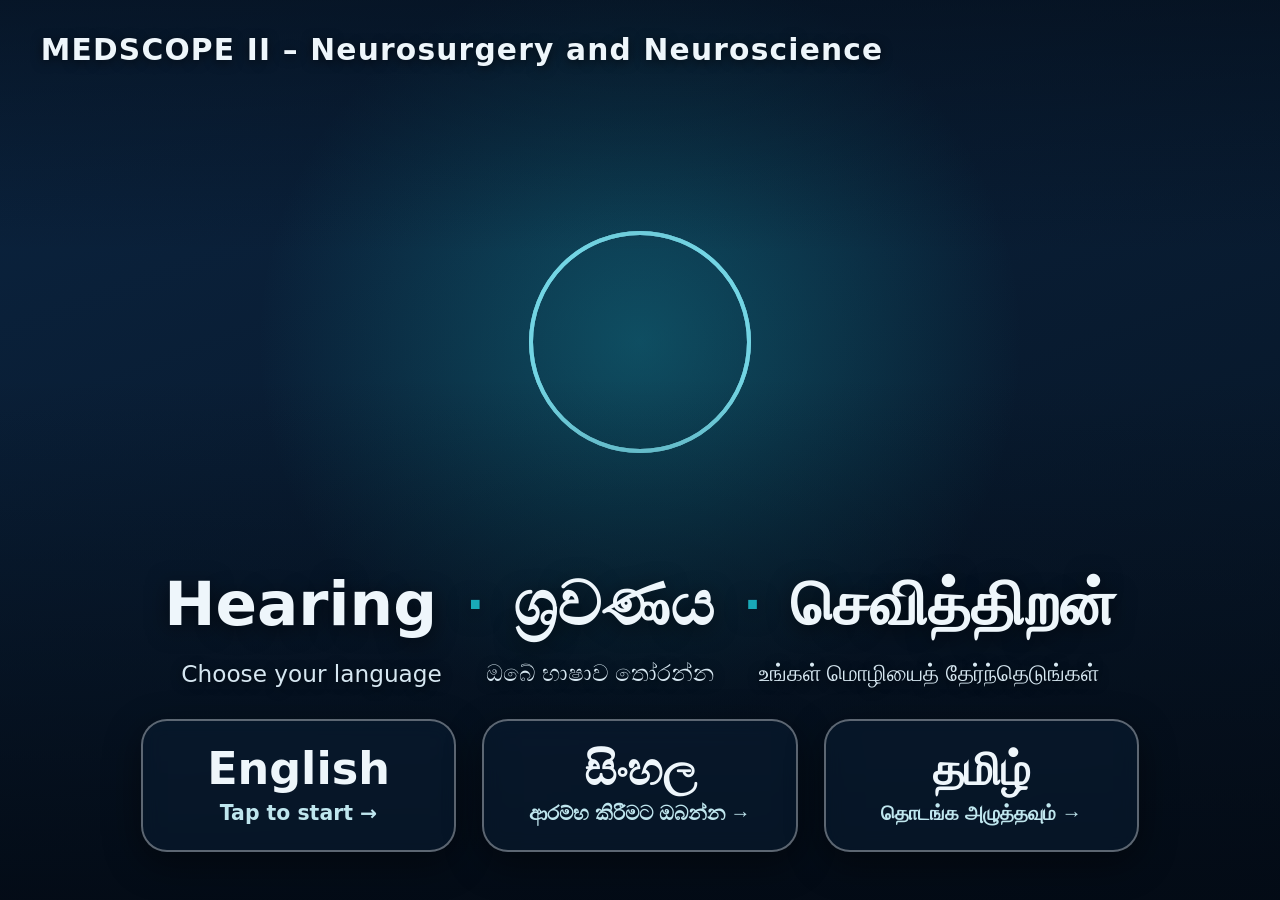
==== commit 8c4714db: "Move to hearing-assessment-: README for GitHub Pages, tidy welcome screen - README: public repo, Git" ====
--- a/hearing-station.html
+++ b/hearing-station.html
@@ -87,6 +87,8 @@
 }
 .intro.has-video .intro-video { opacity: 1; }
 .intro.has-video .intro-fallback { display: none; }
+/* the exhibition name is already in the video */
+.intro.has-video .intro-top { display: none; }
 .intro-shade {
   position: absolute; inset: 0;
   background:
@@ -135,11 +137,11 @@
   text-shadow: 0 .2rem 1.2rem rgba(0, 0, 0, .6);
 }
 .intro-title span + span::before { content: "·"; margin-right: 1.6rem; color: var(--primary); }
-.intro-prompt span + span::before { content: "·"; margin-right: 1.4rem; opacity: .6; }
 .intro-prompt {
   margin: 0;
-  display: flex; flex-wrap: wrap; justify-content: center; gap: .2rem 1.4rem;
-  font-size: 1.4rem; color: #d6e7f1;
+  display: flex; flex-wrap: wrap; justify-content: center; gap: .2rem 2.4rem;
+  font-size: 1.25rem; color: #d6e7f1; white-space: nowrap;
+  text-shadow: 0 .1rem .6rem rgba(0, 0, 0, .7);
   animation: breathe 2.6s ease-in-out infinite;
 }
 @keyframes breathe { 50% { opacity: .55; } }
@@ -811,6 +813,7 @@
 <input type="file" id="audioFileInput" accept="audio/*,.mp3,.m4a,.wav,.ogg" hidden>
 
 <script>window.EMBEDDED_SPEECH = {"en":"SUQzBAAAAAAAI1RTU0UAAAAPAAADTGF2ZjU5LjI3LjEwMAAAAAAAAAAAAAAA//u0wAAAAAAAAAAAAAAAAAAAAAAASW5mbwAAAA8AAAKMAAW9QAADBQgLDRASFRcaHB8iJCYpLC4xNDY4Oz5AQ0ZISk1QUlVXWlxfYWRnaWtucXN2eXt9gIOFiIuNj5KVl5qcn6GkpqmsrrCztri7vsDCxcjKzdDS1Nfa3N/h5Obp6+7x8/X4+/[base64]//[base64]//[base64]//[base64]//u0xESDbgHs3k1nDcRuvR2JnD15U5rK1UxThNQEWkHBW0ncIAqIIoLAAgTB50VGp9WufYoXVRvhQNAFRTyEtyGRJhsTb6CE+k1UWFBl/[base64]/Wssddl05VUeZeajscm39fh3JyB3FYhckDTWcLBL/j0NwWu+P09G6kTfRMFiLM2IxOiXSuMmguBcixi4bc3Wb4xgvFAZ4Qklgjx2EwXERqIKWFCDtEjOkMQ7zYFsNAfDwgrUSIvKoPNeNw6oA3A7lOPo6DxO5MJFnLC0ISjj06dWdpNMJxMLK8TomKPQ5Xn2Uy4cnBIGsh6OOdPq687MXo/0vOSY8FYXo4TdSRC1yPcfKVWmdibjrJGceUmi4LpQq5WtZf1ChJoqlSpdhgtR2QTsOxIQXsVkUhvVV6tMo+assJRXJMj0OJe6oi6E6VbKwtTEi0CyJ5VRVs/kU3ob2FXJA638ZcUfJ5pOV80wLOKEGOxJBwJ1ZAAAWhKz1p6vvLHwYc6cmdl2pA0mSM2h9lJrKiY8R2F2iqBDTePJR//u0xBQAIcHm7lWHgAx0RGADM4AAjBJ0okUEiMo/1yJqWErmMmDOPWGEhYYIGiJgSAHcSIbp8HsYAPhCkSchfdtqJbymjLtdx2VDGBGSvKNjMXY71dIax3NiIRdHSVJYzFahJ+F8pEZZzuLsp4pzvnjpUliL0cSqgG7tVrg6GhAk0cXkJmUtlM/a1YnGVdoa7Y1Cwp9tS0hbjmW0KTzMojgkV7KrUkabgkobxDmp6kGhdQ0IZHZ/LqOXc7Ii4bk/ETiFMLrMCi3tlTsNDlmM4OblOwNx8sqLcFMr4KoYWJgerh+2wm2HVyYWJZs2K1ZUkJWK5mZoiZdvnwoWfcIEtGAIe+BCM+krBwClhVRM4Wkh6B5xaaMcQpomw+GXskN6VPw7kAO/Dz1UOMaZxMNYZrI1BKF/5XM5Nca5WlFPEmsSxrus33iUupOR6Qw7Tz75u0su6+7eO5B0Pz1qZjNNGZ+LP/AsfibJZBRxqn0nNCbUXpZuH7EnpoxSUDlxZ+4eXbFFztki6mWboRabjl2LRhplOvR041EY/CIPZUvFRAKDSwcKvDMNQPJK92liUvllLG4bceH2VwqxLKXrTnCaSpQiqspZ6lTfPDelsppJmWyLKOyGfjNy9SWYcu34bn69vuc5P6sYcq/h//////////GYTAVV2q8ur0tLuryWyDlqt//////////T4SntXmWcquaxq41sLdkAABCFHgAAFVXgCtpdHBqlyXaaK5bTtxR5JW51HDEsElDuIgbp/kQA//u0xBQAINYfCRmHgAycvN+jt4ABBSWE3WzlUIjJCRiqEgw4StRKEIYWBAH42jdT5O4Yk0FT4BjmEhq6K5XvlM4JdxZUUd2YzxRUXKbVjeS8iC2+YyjZhQC2IaqmaQ/VwrkSlUSzLpXszcq2xRdZSKHlsUTGhrpoQ1FIShLOynyzJ1VOl+DFnxpjORqXUkmZ43akWoT8U7e9cjSRO2l49mmxuA/ezUhx2qkzk6ZGfxXrmbi4QSBIKPoqTBMghZxHSir+BTO95j3pmBreYn///////7uLAvqK4+00/1PWloP///////[base64]/DMjnoDfuUTMrj0rsVJfJcoOjUlkVe3lN4RmjpLchmdWZLZvWd5Wo3cyw+tfpJbnUyp+UFfK5a+rX/mXM8/5cm8r12rd3hn9NYpcstbwo+8uYCFBAAGbQBlwwIw8Lgg4IGFAgEAi1poJWYSSmmqY8RmEBBjAoJCg//u0xBKAoYmZDK3llUwgsyOtrLKw6EEJOCn4QDxhAwZcKDgqQkBjh0ESBgoaY2JmsGwjIzHQ8AjnHuTxr1NCg3DAcejUstXqthc9NdhLnMITACgRdhOEChmeqyZQUBKDIJiipfs6byul+6yo18NMRURwbWOWH/hlur3uwra1pgCmbj0tK+603HcV+3Sg526r3NIe0Tw0Jh08erko9sA14nAoMAIEAwFg5j2Lx8Dslpy8Uzw4EcxMDERymwcjmeJzykay/ttPOTMbFSQviN3Grk+C8EdUkNqo6xneL0jOOvRRPrOovysHxL6X683hyryzZNn38wtPuzteb3z6wISSwAERlDHjxYUNHCSIYF6Z9AbYqZc6YF6DVwAVmhUmQPmpImBTHaWGlOiMCYk+AjRtAxfcyqMzY9AM0Yx7A/WQ0go6ezrxNFM6fw8I5JiFszSyYYwSREIcyQwOl+OBFyjICbxmDKAIKnGbpoNTEQIXBjG1lNck0HPNBDtr4QCF2FLIhB8QhqAW2Yg1li7J4Zh9xH7eNf7hN5Nb+Ps4ijvNMfmMQbDTOFAHkmGGUk1QOxDD6VlyQ5Uso1AiHt0AmKMdJCMqGpPfj4SwPlhub/vzMzjjd177mkszfPLoSg7MFkUBhRphZAYLIT/bOMS+xSv0ovZXwHlOzc2Prr/DBd6AOQPkPRqx6pAAIAS2A4QrcOiQwuSmjZkzHnjVPDAEDLs0J554YlfJips1ppQoCBiMuPKzPkTWmA8YZI0IohiH5vDx//[base64]/3AaoTA/U7Pl5fOXmonjxgfeXCwYF3f01oAADykAsZBaHjJxYBzJQcBG4GDk0DESsOQxklCBQx4GGCUysJEkozMPAokCA//[base64]/[base64]/XLzBjVCPTlet7G37w/VGZgXH74IdtZ0IAeBVsaOl5iEFBwBMBrsGg9Xxh8rAkWgIPGGEKamORh4AKJmJAGYlE6mIjC5kIJAoG//u0xBmB4yW9Pg5llYxBtmhRzL15mDBaY0EzFFBDBJASDEiqYMF4AsNLZRoKtGkYcjxC0FSy54FEAzanDRUm6WLpFLWUvHQslNkGB0FvEg2vNjk7xRtmk8/zWFdERaYC7Ul1SMkghnLwwTEIFg1urJZqMOC+i/HeZRIF7JiqHMCWwy5QVnzWaeBfsQqtKY0/M5KdxmhtfWVjqV3zFe/Z5MmA8IZJBM04bmySwdn7aO6til3zii5CTMPoiaOZirJ4/Fu7K7yEXxUSTwQVrAqOB/[base64]/HRZlzVKNRzY9OVBM0WM1MDjHcm27GnFep3OHdTmGyo0/3z50hMFRsZzSRX9MzU3a8GK1sG2M6Va7euR2bUMjaq1eoz9YDSYHjM5LhC1QtMzPFXDZGcZ8TKzFXkHDHhXriDI5M2KOTDqA+z5t1zAzeTmRw2s5yynzdWAAAAAAwtAIMBADMazkywCy+SWpjRdhA/HAaYdPhlBKg4XO6YDDhgcCNMROMCA8w0BI0Ij//[base64]/eAABZAgQXJ7mMK6ZJALijQSMTOg1eFwaLTBowNc6oyQHBoAqXGByK19It/SAshgDSTMDg4y6rDNwYWYWAWYbBhhYDJyEAc0TU2I9REGiDzkDpp1zDI4RiXnfFE0vBK4BbilgweJs8aE3rkl3mAr/uRlhkfgF6F6P3kIwCGbJ1ZUqXoQDpCzMaYo1N/[base64]/5aDA0MAwa9GuCum0CxSaMMRRwgIEmuFSARroiOjWEV2rSegAGWPvUouDChpk6YADmZqS3//u0xCOB3DWXQo282wOntKeRzTI4IAcdCmRWqzKotah5SqRQ1oKBZ6szcW1H5jHNDVymE6MdicgzXitekhJUh2E8O1SkjSKoOKpuyrOV0mZ21dIkuR7uYR43GVsGNGtKrc+50x4qucnGdCTygJdWU3FTauVqEwe2OcB6/akKZMNgt3yFLIlA0kmcgXhckLW6RiUF2BnEjiRIlSWPrsYSK3sf5wtr1B+myipMTm4r/00AAQkwkChGEzC9lMyB8QgMxCJTL82OunxVFWIw6ZjFIOa83cwKHTKg5Zwj+AisZKGKCUhRmHlHFML/[base64]/byQ9LcKCNwFF21am3rjqAM/d5lEzHalLqnllego7MPUkfedNEpkmU5xP4bavpXSCeumw5zMXKq//u0xFMA3MGpNQ5lMcOiNOah3DI5zn3QcocQR5l0ZVA/OSpfWkQVeTkbxtpBBG5GjfK+YYnqSzMXStKl1Uoe9x0cuXyrzMkg7ewl9cBBhqB9Rqx76cAAAEgVDgSBAGnH5EGMgPIeBYGDNgDggDXEMJgrsLNQZLgQ2/hgKCAGDsKAGqEC6R7XvIMWDUjkRqHHLbxXDDxtMTgKOLCK1sFSoYihe9sBsiaf8NJkN8v8OLHnegxZLfuVcZYoq/z5PVLZXZdGH4Ca009szhMCTaZQ3Z3ItLIv2pnLNwQ7e7snjWOd80q0s5paOrtIebOzs2gYZu/h2d3f+ilhg7hPFBd1JaNMjhiTKoPNj3kMLSapJSRDbQlsRV0pLblIpr4zu1rVnMr+U3Yq5Fe7r/ZfbTb4rOmJ6z6fTGgVUvdv3GjVoAIIACFJQAqbxxQtphgAxgYAYMIYykA0OABBGYBiAz1qLTkgZElUIwpSsMBgHMBQNDBtXoztisimZttX1kbBYwyNNQeunI6xE+outRpYV3arF4GlTWmutdbOW0aWzYDRhuieZXcKel1rsbZxUiUoxhL6v0lXSCgUHyZ6ljqP/Lo3UjWt0OFFNv12pIjSXmn4ZDDbapCYXUHjQmPKtFeJpumR4q5aaFh5fGwKRbU62trYa0yZQPmgTIYmCUsYpIuyiBFOJxch9xzyr37//2efzjHaqs2fXC1GmKCzjGNVLwAEIAAOAkwNA0VCQ45e4GAgYPgYYkEUZoAmDQAXCBAnJgDS//[base64]/5/Y0//y1zULmsNuZlUXiVw9JlytCrAAAAAMEALAoNGBACmvkBiRzpRGBJMGGAagITzBMCywEBgWA68khA4J2sFsDAcAzBsGTBkHx4KjqTi7T4FcyRQqXv24iPbeoJE/8knRpNmCI7jMMJg1A3adZ72xw4upjDdCVESVMERgjJXweS7BVFLMH0kMPU05HqeCIUuZmqYaAVKRYVsk038j1SWKmVJd5Oz8vlCELheU2S2lQLiuo9VMjXaBAkcw1WbBXSbUSxlHOSjZNG/ka3+vH5FaOJXiNropBeOGJitsghCE9LyQRig/[base64]//u0xLYBnMGhNw7lMcOAMWi5vLG5HdUDuOBofuoMXPpgZryatVwnaxw4XpH4IaY/YfH4zyCjnTjD/5LZmvjWHdm5NEmhI6iXJIAK++Pwg1wUvHhWRLUS3SwdCAhniG1Q7ap23Xlx5Fmk0Sjp/3bn4ABAICXJQDGBAQLm+gGJDlOUKAowxxjQBFToHRCYSQAGjKInR0GGjAooeEAlJoKDMHSJiywaCALnh6JLChnqB3WeAXYPUgFgp4SzjjZO67zXXmbmhgrDAbopDATxhRPN+4jvQuG30g1+ZQ3FDd4Zt/nxfO9DDxxdW5QJ24fVa/zO2MJcU8MTj6SC/DzsRaUxmGGKQJUgqJ00skVLLaleJz1WZrTcnbe23ctWgbis42rUJ/oCGBiCue3YmemVQBkmxy0mG21xUjCkZCqKEMrXbKJl37VRI3ojjZC2lHIsE6kmUNMpZNZ23WV1sYjdCfRwTf+8AAAAAwsAxkIM/BIoNNqFYZMMGBQ0/[base64]//u0xOiA3k2xQI5hM8xxOWeRzLJ4FPiWnCSlPxwsYl2OMxcP34zhgpROtvxLnretqbieTjY6VDtQunt6unDCxWcdBY0LyzLZSJmnT/W5+QTHU1VMQZAAAAAAAAAAMdAIkGroDovMkoBINwBCDzJ8BMthZvA4FmGwyd/JAcD2liASGuFeFQQmuFxQZufBosEAYBrkCpoeRRIoNcNJBIKH0JZn3h3LNkVzBROUK/K25CANdr/vOh3UugJQRDw3B2ursZInQxeYgtvyIFTVXEADULQwaDPhddvFKHOY2j8/[base64]/Xg2qFerrs9ZanaoYKhCgBGBFOHEv2YLfgFv4u/s47chlUbgiUt1sO++jMm6tDbyTMYbi71M6LC3idjruV7+N6xycgWf+WiRGWcLbcgGqaoPCZCsBs804sS1rRpHqA3SAaWLI0IqEMFirE5QESIm//u0xPWB4uHFP85lk8v/t2gRvCZ6VVTylXoJTmrKTCfo7SCewVzs6RRMMI0EV0ZWdFN6/vUcqbObJmD3vbJMuDrgAAAAGSAoXFh0PNBtzMCWQCAYMk0wU6mHjxrXweN6nLFqCMx95EAEAhUzQ6OZaz0qs4Q/MbTzJooDHQ4CBAIeMBQDKEEBoJIKGkWzWGNdwBYHGmBAjBOKojgoDi56C4wQsYOmJhhAIwhPlQEmXSNkLpoDkt3hU0b9GBMFMAssvUzCV5g6ViwctD4cC6a9nhljsVYFUXVplbuuW1q+shXTSXjchrjX2EQ8pe3qVbIEf3VYnF4EtSyO8jFefmX/jQIsNHx6khMz3Cet+Xx5OFg8FwoDYwDEdQ6sPYNwID5YGQcheNy+OoXi4NByYF7SgtrCd6dUdl6y49OF8Cple4uvA3SrNb6f9Fe7ZcZMXTtYnWDTocmig8adWoqb18rldl2cx61PpZPqxAFhypWjYaaFwNCzEjDCOM3jZqJjlLnjycYdEJhEUGWBQZJCQYEzGBWBI/MWiYwqazZ8xNmJMDGUw8DgMJg5ZCYCRi0zXw4cxiwgU2bztqEZKvzEIhxpaBSSKFKN6QjJS4ScLgJugwBCCIIXCR7zKZJhydwUoWn0BdVr6ZIJACBxY5n6mrrwSz11pmrQwpLxeLoM4ftaD8QdDa/KKCFiwJAaqCwTerzh2Jtu6EAQzQbilHD8XhumceFNZBJKek4upbvOLzUSJLMdJKZGeqdMEpdHCvohuIkI//u0xP+B5OHJOo3lk8xAtOdhzLJ66Jz8C15KhoZSUQUqdKlhzR2Nh5fy/dXOa7kFc1rV8N215mvO/bXmETkXR7ezlno3lipJLyxlbfXVwAAAACIkmCQyYGMhAW1OBCKTTocFgQYWLpxotmWRAYfFxq5oGXxQJGcxwETNYkMpg4yIgjPCdM3B4CLg2cVjFIaFREZRZlpAR0ZQEnTIJM5JDudipzUJMqLpTl3INfwoAYUy0MheuHQCNH3ZFQA4GGFyKPMnS/[base64]/G4qRi0QjQYWoTVeNOYEpSloSiVkZmKBQJIByQYsx202S9SWAUCqk3iHqYENJHh01hQhhnChaamKDtmDmOo05Et/MmVl5TIZocCUHkLIOE9lYEhUxMSfMRulQG8kRgB2kQqjgOg1jcVLcYSHIakz2Z2dDELc3awnVWrKpB9Kk4tDncWNH//[base64]/[base64]//u0xPMDozWdNg5pk8RitWdJzT5p4jW8ivX7p/[base64]/52RKHImH206c7aOyUJCkfwiIIHxwH8pIyzNCwWitdGtTrlx9qHbD/rKGbRxx8p+25Rf7G047SbG9S0SH0X9amzRt5Iq9NiaWegRYGSgyYMTRsMYjMCM6m8zYgDwxzGi+b2UVvzloAcLNKaQuMigLfACWZYCZDiYIODwJ/5BgoBgwAUNAJCwMyAnpyhYwzOsyA9MzYgHFDKA0DEiVIQGxxP8XgfQK4B4AOxOCMqQ+WJTGCmC5gfiEgqiNC3K9SqejC3Lo3UAUxLUSyNq5wpdl2lJksnwoNiwSFvVyFvjbfnexE7V1NkgJGjBwt5SCuomrs0YURVKCRHn8gnJ3A//u0xO8DpRm5NC5hl4PotGbBzT04nbIqngsM+lFGZm3UfE+7akcswsSTxn0jLHVuVzZ7Cm1PNmDLTeN4xA8182gS4tvF7br9/4x8f4vTf/zIDinvct9gdfoRcMwUbYiAMxEZIz5Owzw+419SgxXMI1aCgwQGMwIBkweK0RBeDBRMMAfBCCZMLlQvM7EBEXHBoxgEgezOFXqBxIYo7GHjxi5qYAJmipZogGbbJnNW5nF2auYGEFZIFsqVjMBCn/HApM4cGC8QqQgwFCpaoCFheWkoWxUcCYfIQZiYwHCIQMRJkigwC3DuTVaFhSuSjHSCGPwuycZjsOosDKSdCQ60WBHN0AzHSH+sBsFiKBHi4Fedx5imq0XMRgc4/BjivGM4HIXIfR5J5mH0fxixh+t8zErVYsq9VNiWeHsog6lHRwXn9le4Q3sWI3py6snXL5wP06VIfqw3pVMFeXdaTLtjWob6WLVk04Ro0OZggIiaFLHZ2CA4KRQH4oFYoGO9MQpXkeJFjN8jP42sWv75jh63Se11P/g4fLCYDgAGC6rCwRGTe0GsArGKw8mQQECIGx4YzAYCRoKwIEbhhY6usCH4AMW2MeAMnGL+GXVG2ILsBUBNMDJzBKwNjMtNOnPN/0DExCSZoIhspVVVUdtRJRVLR0mygkE/iV1I17NS6OsNVUX2YsmHAUbXdbjGl1GzJK8J6rx/v0mrWRjV1WJeP1nShxsCPOhmJ6UrXDP9oXbIk1efjO1J8/H7dA6RVK7kcX0O//u0xPMDZz29LA7t7cwUNSZF3T25ielRjK2bZLwHkGFd8ZqlSsWm4r97dZcnqtblzEevIMz+G2XfzKdSlvRJBEOOCNRytj3lvXFMa8JYblA2KxmivmpjkV7Uo7IW+eQ6RoVrWn9fB3VVTDhq/[base64]//u0xOkD5omnKg7t7cxftCWB3b24BKnAwKuKhiEjcVJbE6hbcf/Mqc5jkHEOM/TGM1MHqhh+mKfKqbTHcXKc/nJhjsV4USNm0LUKGxKRHLpPsEZ0ub7Vhfz2AMB8kkO1eu/fsdVM2JCOvakbcq9SN6uhs1X7uSrghridMrLJCnfUdyX3FAjwjZsYLFn6YBbVAVE1SmFJDG2YHmLJNnEohGS5kGb4viQvAYKEuB0EqMVARGsLAi0ItyiQ1sSHFpTCAizIZYAq81x0dBjC4LiwsUNe9CKhyZ5lTwO/hhVER8U526MOaC+iOrTWsJFNAHgT925fB0hep00+F6CRhXamk9L5BC889YF4jUxnab6fU7+FClcHFWH4wkqNdTISqU63uo/fTeLEyrGZgOpyLihpoolI1O88FAhQpaaJsTWApUJQSsT6gXLfBZXVqtbq7dAh4rXcSOtQIdmp5EboCgiqcuJKUWc6tPkwD1P4615STjyPZ+3tydN4pnE/6MJyIxVRo7Ffcre4VkBwAIaKnT0/2WdyUoCCwIwmiz7qAAvdP2WIyEYzWKIEgeYCAqjRg0QowgUU/hEBRHEI1UAqNd9MgFKQIIFt5gWZyyyURjwIFImRTSE9mo8bI5x4vcMBW/UVZyuJK1DBtlts6ZqGBlTpHK+Yo8jhqVJi6ibk+AODyMguyrWKYcrwZYbcl1s4RXh6G5S6jWlithgvxDm86nBXx3kaHFgM94bFRSKdRnMuTTOs1uPQfwVJfhlgnzdDrTZi//u0xNgBoHGNME7p7cQANOWVzT14l2OtdlyHqY3xMjxYX96J/FLSUfxIr2G8hwlxWDLZiUrkcDCsqtXG7HmYzucU+zGnq6Kfp545q6PM3LaebjmLA/w8zu8LUa0HNqXpXOcR5NziFH61MBwEMBmfNwQIMjKvOXHjMWEVNRAILYApGAIGDhJZJjgG9RjYYBhsmAC4hQFKOF6TAgExsYEpcOWTMDozofMlGDEiEzg/MILDM7sz5xN5HiZFDB4OqhIC7hVKEkRiaUoCnys2GhwJsyziTWnKh59IFAjTgdTuExGRQ9XuWI9at0993IzPWUzW5Symm4BmYOhiFvzLmJKL1YFeZ/p2mh6jnHjaxGnr9+o4jOkeVR6etjLPV6RxFZDF9EgkExMxdNNHowsCrer+cVngGggh9HJs2odi/b1zO5TU1/[base64]//u0xOuB5G2nIg7vB8ufsiTVzTz7aPan/[base64]/zISEp9GXrajb6Sl3Vvsubs1IYAX2wJTFlEOu69EOt0pW7skbZlMUbgVRXQcJrRQtachmTqphvMaQxNIZAiRcegdt3YEQQYOIwmTqBtvFWRKgWq569m1GgaB+6sowu3s5+URnFQ5lTYY7I1GmkPND8vn3dgF7JS/9mEPvJnQgizH78slFPE51/4zSuxQNVsxiesxKtVob38lW5VqWym/cww+auBrNwFdT78E7uOZ/cDMyg7TnPESGNHFjNA0YMGjWMvwscJN0QMIsEoQsQUFA4MuisCqEvPCg48tXFjtQAq41kIRgw4QjmG4Y75xqn/adgYce8K3lLUG3leiG2vqBNzij5IMF1W4I+taae5jNWkNfdxxqOisV5FEbVuIQE/lHDEWjE8vlbk5Vfqm5O1o7F4IitHROS81NWlcdrRZ2HttUsMxCISJijY2+fxlLoSyFv6o+swIRIAmEuY66c7MCqIpQW+cpxWGya//u0xPsC53WlGQ9vJ8wotGOVvuQRCl3NbbRQBfEKhmjp6nM8M7dSilUbcRrjlQ/FZyXSKYpXpfh7ZBG85ijlkajUvv6pKWmtVftSXKJZxnC/vO5rf/+8ruW+dxtapdHGpKH8/XExBJo0I0o9/[base64]/I83RTJ4AMJThh+R2UyWKTaVoIDp82noYC9DftdUBUVW0mM20vpq+Gs942oRMsRaC3zlNeguWSKMSuDFNoCkUQh+9O3ZqNVpTynn5VI6fkcrU1JZ5blu8bFSp2/d7hu5nj3DPln2G9kU5f7NXsgVN/[base64]//u0xO2A4z2hFg7jRww9MWJhzT15psZLCfqsVz5SQUYuUg4T1fwvifO3jmxKJdKqd79tq4ftz2FhumcYkPGIULMaeduhZ1CfyOV49vPneLUi0LnwTKCVKJqLZ4docT7Yd/[base64]/kkTArSANQ9EY8VSXghx0rCIbE+bkyIiq9rVE7uj2LWsF65OSjexm5lYKISu1mIrpEzI9klbGuBCev47HDam6F9td3GNHzFru76F63n3u2PTP/[base64]/pQm5qJZQKs0G5jjLY+2wvAi6gENFfHw//u0xO4Ao/XVCg7p68ReuGEV3L05dJCVE4GU4kyhGMgYBMB/pWFEtfU0GWBI2vo78vjc3RVy4RGGPOpNw55lDHtaXTrLe2WtaG/j2ssQ2bGIO3cub1vTHxi1Jrxo+JZ75gQY8a0SPvEu9nSGAGxlA2oAWAAAMxh82eLzgITAoDNokYQnQx4BX2Nz9WEGrDMoHRQFg2EeXDAk2kV0thIASdFCAaQGLJqKSRya8IRKqqCFIMZLrC6QXwazILY/CSi0CkE6MYu4LUVEMXiCLgURqmiMHZMlpAk0WjtL2nTfJ6KQwh0oeqEWV7eTtsSbUYB8D1FiThxt5vG60J5Dk4oixkbQ84VEhBYymNo/ChOU0jPP03GYt7JKSc31iGhSqJ+fCdhKpVINvNKxknOTpEs6GJNgtakfE1cTRHzxic7KVmcX7uM9w47cWiSZphtcGLLrNKYfSY2+kvqrbalo1t71f68uPekbd6ZzvWvqmZMQt23XOqXk3TzTXm5OYnigaGQKbEASZIiQYRgMYXCiRDCRAkYRBTHR0ELEIdU8i/[base64]//u0xOeA4R3VBw5l58x+PN/[base64]/cVlnYUQUBcjBPAyi/[base64]/D+PV4TpNIUklWKWPU3DpLFCJMq0WiyxORsq4uRBkEJQgTOYrE8ThdG8/XNDDmLefy2pTA6mUs2FasL9nIcLYcx4UOtMtiuiMGEowIQnzPUxylSdiFKkyz3bzKG6Twxi6qerKVhbEeTQ7jvL4nm5JRXy6OhNJsz0//u0xOiDYf3q7Ay9l8RQvV2Fp7L4upVrzo1EI1PCAJI7sQrHCeKLX5EVla09ifKhXLRyE4BIjcQSsoBdDEiNDMCublUTVA9juVTsfCwNB0wNQ8p0AqDkStEtssAoSUpWEswjJapUoY0lAAPmI0QyYwt9PiMKNrNdprjoMoWEfymf+X8fSDoQ7740jfw9p/oLvNDg1o1VqjdEklnzCvwYG9Dwts8Sw9A6OAJGJHIYsyfZS+Dw8FxXLcX1zVbITw/jZZjcclOQEv44jqukVaeRfDzKlC1WPQryUwWSRSJzQ4WdYXcqHQSDRMMRKDzV0RcoYRjZJTsR6uR0reZafZlQkT4GPFHMnCw2Vx5s6eQ6CrFwrjLuyK9hPdhby52iQmVmPA6W8o1YyJ5QqJP6MzbeyEibo47boUtJk/[base64]//u0xOwDYunq7kyx+ARUPV3Fl7M4dwDtfsKgSUNdqiKzyHywo07B/[base64]/4TS9czlUiFnKaKs0jU4dSLJqpFayNSRULSwvDekOprJa+UqmXLnVOuY8nF+/[base64]/KIvq8pH5jIahCLG8r7E+IEONQrsskFHHpbkOdrxZkklOY7SFHEX1//u0xOsDYuHq7Ayx4gRFvV2FljxwDFYW9YUBpHCqjwQ9uUqjRLpD4EBVxHmTrblVaAxLRwytyKMVXyNcCMq1hsVSlfvVg3m/UM7jZOhmZz9an1l57JFP03ny+pFyfR0PDjjqpDGqaIogDhkAQK12wqEqmUxZsbDZFj9Mh4vs1k6T84B/[base64]/S7iMAaS+dKuRohILoLsGijjsKMgCLN0fRgsD5vOU7CKOJMK9eUpbiQpVPNRuqRVKU+B3iMi3LxdRlFvPE9hfCarIrpGBllgLkYZJC1NVNHEhq5NAXxaC1GKlE+nGeqgOMeJLuT5Np1ZYrncX9LoalBMgvTCjIsxFAgnGp0vEUJiCXT0pGY6npWPmyUjUpyQJY+//u0xOwDYmXo6iyl5gxgvV1Fl7K4INi0FJOJr0ULC6rp06JRyyhJyqXjkQhxKR2eLz8ssl4+vQulwTi+kXKmBNJh+hoRdUlY/HUyCUTywfXYfLxXRNVhElSSkNKgA1KyM5UjkflI/[base64]/[base64]//[base64]//[base64]//[base64]//[base64]//[base64]//[base64]//[base64]//[base64]//[base64]//[base64]//[base64]//[base64]//[base64]//[base64]//[base64]//[base64]//[base64]//[base64]//[base64]//[base64]//[base64]//[base64]//[base64]//[base64]//[base64]//[base64]//[base64]//[base64]/JzmmQGGaTGoPGSFGKAAlmdm6cdKYcCYwQYw4bSEcaEcKAbhcaRIapccZwcFKCj6HAwwoxhAzCI1TA1yw2DA5bcz4NQMtGICBmiBggxnGxzJh7750XZpy4FBGgPBgEFB07jFDjUrzViwYQMoUMwWHgpa8QEjQFDStThszLlTZzzpyzXrzTkVBgAAMqbM2TMihNu/[base64]/MixBV8yIFL00qst8lyYs2Z8uDhZZciCGFKgYcaRUJKHGR8Lnkgw26sMJGMNGqeHGeBjxItohZwHD4HE//[base64]//[base64]//u0xE6D8GXs3E3nDYRDPOABt7Nh2Ejy5Za0OkY/[base64]/QLESSiG+h4sptFnLb3pFrFK7dhydYc7r5nXgo5ePr2tBPU9u0GrOrE39FjkgAPACR6cXOmrCxgZCZOEmTEYMBljgUSYCk+pmWANKpWGGU90RR5THUL4QxVgwtBnD7zhf9//u0xBoAJInpBLW8AARQQuHXNPABdaPyRLIS5SomFExnvjCTRfxZEHx0OMsdayz13r0ZcvdnM+pvElOXieBgcYaa7bF3ZedaC02/XO5zUHXRyi7hMygtS9rLtr6ZW3dmUXTCcFPyYVLIXVc9eb/vG7cCQE/CjzhPW3Vh0ifJWtSE26i72rtBdRu9iUO/BiqbqyZa0fXJFndnk9Vqwc4rqsNdyTv3SxW+71qNP9SRGWx2XMqaczJTJ2ochEmYc/UOtaryl3ZfTO9Rwa/1qhiPzU9fhn/luOFq392gxrzl7tanx1dxq3KbtXlvGrz9d+z3Czz8tX6fDue8c7mqtNeluO79NbpcsAJKAADHugxsedUHGD6GA5QXbSSa8pWggUwuNzjjfK3yYE+F4JAFMPsmo2i9BdqQ/XYN0sTxDVcozBJAQpRL6MJkiBakq2iauZ4J9GI8wDGNQZJ/o05nGRHKdFM0RhUx3l+OpwUI+C4GNdXk6KlQmCvl/P1zbUzKSVoOhJj9OZDz9RRlrsvxgQBZH6iP9StzWUY/6p8oEucqQXaPPonKYLa3Rtdyb5NkQXoyTHVheyAF0M9dSsBrvVCpXE6VUrFW+f6trf+C8BuE7TxrIY/QAt6POM3DwJkd206mUqnm5LJ1twf31qm7ZprWM1x87gf//////85Huydu1ZjLPHZ4k9PrO///////++1WK40hvJZWvyFWagJZQWdJ1AAAADnjcwluCajokOkkeZCgKfaqjapVqNq6SwRkQ5Kl//[base64]/Mwt6HxX0fXzIkstq9GhvL4xAg6eRnHfptS99S/llhR6RoeqR763NPLjWfqalpsw8xon///////8lNwdUhvcW8eE0Uf/LA+MDrThEIB5kSt77XbeTWSSJNpJAAR+hUU2pSMGKomdMMAbIYAiHASsmQgJToqBQUECo9KsW8IUA6A1xCIQ9IL8fTUI2WAG6XQNAyzMDjLuLYdx/KMbxwoQvjdLkWI3iEkMP8uhsKduu1zophQ1/Ffs6nTpPlJHaGBmOVdobU9lErlauH0dkYqInDBdzXUJjvuC/OJyupW1bPTrpIxnJExXa6zPtkh92wHQzvGRRs7knlGo40FWvYKtY1C1KB7u3zveX8dwvHZHlMPIjDiPnEaNR8xS6hVz9b/3rNdXngRGffj33m99Z3T////////1i1zBi/Ncf//73///////5V0dFBQqAQASDMYUgBZopt4mKoY4YipBJhjEiGI0F6YZ4LpghgbmAwA4YCQGZgmgYmCODWYEoCRgFAEsGAIDJIAcAhj/EBczjCODoZGdEq9xZVyhkU52eZlanj1zjy7wqaqNV//u0xDAAXO2dGR3ngAuUtGMB7LFxRI+4Dy9ZbWbGDqfMZkfwYLO2O3KSV+oXzIzwH+nsKLlSRYTUq4qfhObx9rDmyOnrN66j7X38CFLfcSNPCeM0KZYUzLBNxFNkSjA/anjyJrO/S937/MdshTyr8SG5t+WBki/Pr9/b/1bIMO1b6ri+91xT4vfd85zH3X5fvUJfBu8/[base64]/rVezoV2Vvm/1vp6F9Y9+JQ4jYBPdO/mVmml36UBgBAAAwWC5MWCks0SRkzC+AoMQsZ0FCGgYDsw8wzAQvWL8gSUFbZmQ4WGgVEpc/4MDPsSJDEMZC+XR6hNyU6D8EwVSGHs/whyqaj6UStSjI8o9PzFnFXpA/0WxwmB5ZxUkFXHOhSeQCraobNK2Z7qFHbIjx65tNoqOZILcw6g73lxhsVY1YNcss3mmiMBoNq7SUVk7K2QdLibMt4sJkTinas/Or1rSDrMHTm2LLmw5hdgdsqGxF2dQ7yGnmdh//u0xF8DHMG7HE9p5wOKMePJ7TE5clmCpm2DVhOZrUtodsa3PmJEUjymdSXr9W+8fG92x/i/r6yXSWXL6BZAByjAZBLMbpGU4GxDTA+AbMB82sx5QrTAfA0MIAGowWQNzGCzbqDWiTIgDkIobVuWDjhf5vGMM9iE60iGaeMT8qazk9S7oZp2pyfKHKRdsDD3cAhgJCGXgfaPjt4Gg4DgTx/heVun0B2gCUpXNVK5qdxTaFmOpzGkPHSwSBFSnCGhQtNoa+yf26tPafQ56/5SA1LpSWqSovQ0JHDzUFFJWUmMbn/kz+TNswvJeVl5O0yshYEc+EkekMKFYQnRNObGbkDq2Mv31G3G5SlMiWp7w9dmokTk/9qqNBoTkSd//[base64]//u0xJADdtHfCg/vTU2SPGSJ7WWppwM3BIFEYwwRkkrcu3UYgsPPxSURtWYwghZpZ9J0MFmCAGIBLoSsSsMoWTUMIAAoQMRlZlWECHS/SgDaMYLyJyRpOtX4qDQ3LXqUPo94WCFzFSNBQ7KwF/1jmGRGWEGLFmXImfGsXmYQgHRHWIpxCkGFNJ2IQdKHIh115+C4GtwnC1DtL+G69HWlMB25+Xw/[base64]/ddejwMuZhD0F0UPSeGlfQ7R3pJj2Nw5lehfxh+msv7CYRHHtyVTghfViBV8M0io8M6sDU7WEvFSNNa3LGlpFqxyKsgkXRi/6/wCOk5LkrkfVTL2ao4SpmJvs7d2MMEfeckVmtL6+WWFiN400jq85zD6+dJSbr50Fikw5hcs8t7WgAAQQB4AA4IwcNpyg5IYOgODsxiJg45EsOGExULU0ALIwuA0wFEoxTe4xAARAKDS//u0xBgAYv3TNw7l7YwaOidh3T25wV4VAHEMk1M+TEBasdukduF3GdSG008BEQyI4jT5B5aCOAQcnTMyXXBaLrXHEjZilBhD8Bmgf0QnifAqD6JyCkJobxukLjKhPs/hWeLLOhrCL8RVNCPDBN85jpHGgwaoMcFQLaQAuCGrgvB4Mx1p+sNUnJKWw5DuOUXN2JipQlYQqINw/DqO6ZStSMVMJnZnkHsceJaBqusZ1vGdfxbztbApDkYGg/1UfjDNUvay0NqHyqBhNVyXZ/RkrKzrhRvjOU6fVL1VXfHoyOUZQPI+2dcua4vFvjN/u2/r5+9fO/733WHiJoOrFYkAgBPBbIXCI2/[base64]////7zlgTrgsXONoaG5+wnRDyhjC1QGxtP9tgxFw+y2oc6V11S+Z2G0Zkso0WyLKsgP66a5ZnGaPq+M/H1///n/Ws6tnc+c+KoAAAABgwGggPDIhOGSkyKBwICisQnRzsYLA4OARjSOHDRmigIBIZHcpkkSigYMRpo0YaBYeIbjgMlMoX//u0xB4B4TXHPI5lNcRGM2dh3L44khLcesz5QeBmZI5vw2ERFg09BckXCVThHQvEYAcGyR/BQRI9f6bwwiXjFgy0y0JLSt4sO5ymyw9O0pLZ0WVrJRoYG879XLNjuMxFmEymAozDM9D8gcuAXDh+AYbcSJw8/+obtzcMQzDM7JY9Dz1RR/om7rDm1p1G31l1ylx7fpuSizR1pZE6J8pDH8rOZ/f//vFUaRowWLqiIjIwLxIowLJCYNgjPEBZ4qLqCKZUppLI2hG3DbhWRKG3qiXkEZ3OUZXuf3//[base64]/LD1khxdIvZoVqWMZaSDA4s7UvXinkf52PzzOtJEtUaETK6z1tbY0ZibXDHcMw+pGF2qomoe9ZxEzDVy9l23RHkKOumlAE6pZDVDEbICrpdmiw5YcTeXjyVifQWdcrcsF44NT00imiLl7V0/lofDph2sWKOMHA/83V4AAAABcBYd/DDqwDmpXbQwozDUIDMDhcwWJTRGDNPjEKgILCcx5jTTY1VGjSYAJoOCDVew+ry9WUVafnSKV07+vQXPch+kdQsHlM//u0xCWC3GWbQI49OQtrM2gVzDH5IguYIAQ1E4jQ3TLTmwByOsgpbhWsjlsuSsW4RbU+rJREULTpbRcFtdMzG/rBn1VPGi2oxVJqE1HSdSjXasJe3wGBWOOZWCsKGhjO9UiqqpUgI1DkVM1O/t34zE9sGSBk07bn8j4ZiqcBAVjpP4wfyzCGKSRIfHyxuKVK7H09NK0QfVeJisiUwiZXwWtOLVLDju3/UiyemM2EOJK0mqiBVBCFcRKAwWvjcYVEYZAQmGH2bpDCGbXjEj/BZ7LzKbgDJHmpGsUzaaiYSqlIJWyFFScmW4tL3DqCIArbjIWUiSYOmnCVukEeSuBQmgQRIWIyOvGWsxfcqUWhNpiSYSrK8ugRy6mpJM/d04OkIlJDhCBIiVA6MB/[base64]/ISV0XkZ59zaWijl96bspYtSrLuWiZ+a1mB2ZYey0NHvt27j7k3SSt//u0xFwA2+21QI5hkcN8OCeRxg/[base64]/Jl/NbHCssIyUSoj5UbXAAAAACA8AIIlzDB84TXEYgcEYhAMw0GY52NswtAcBA2imZlwUChST+MBwQMbhqDhzEYBgYBQoCBWBNyVp2p46uQGqz+0Kk62pWg/DNI6AFA5rz2wgqg+xS5eTsWFmJhHgWXHFTX+pXBxfpIHYtwaKs13KOjZbxfNi8RYhQIJnulcnCEk6T5DDlPFnoq1VDg2ULdaCYrMuGM50oNu57J6NWTuLU/YqqbNEk1KOK3qaJHIE0SOvlESIwcUPdIEJwoms0/KMukKOgM5qLq0ws8wKSBgo6iQab64aPVJQSW6pwFUywCgjeE1aLIlA1BkwPVo5dM0CAiRE8YmC8cMPCJGqtN6DMEOi4UBF7jA8Koev1VG2a3+zjBbNdQ+JVaR6WgT/X0QZ//[base64]/j1Gdn5SsTCOiHYAEayWJIuEormMSZEtu17ObrdXKLZ2H28y0UNo/pZn22Im2kfZXZOsEEPR+IIkHyCPcZwVC0EpSVi4qqCkvi+51yZ5nDo5WnC8tI1tXlrE+sB8OThA2q1db2OVAB0V6mC4AGdG5mfQsjQaGEApGNIDGNoiGFoCmEwemYquGbYtGGYrmL4DmOwXmCgEsvXq3OApa+MJirp2JX9JubCjq/VCRcIUVPj2J0BiM46la5tKbXidE9Y4x5HbVUqe76W8R1FRLO2zR3yjhwpoTY+60y7xFesK28TzS8aj9SLktL87QzvFtQmwS5Qqc4RDgriROYuJ0o9xTrxgnf//[base64]/E6fQ3OpOTRhBxB3i9J4PsepWpw3x+ISb6SL2d6EPBuklOxBIGYQo0mZDATyOG8Jkui6mSiFSeK6HUzmGPklrWh6HLezhOgwn00OEUxpl1oaSFP0waR1PoZ2uLIqsqZvalGxk/azxXS0pWdu2pD+RSYM7cREznKDPOZRp2IynWzKeE+VjEimZxUsF7iLqaXVN11nPx5okZI2s/[base64]//[base64]/QhduDCciVQxSjoLylLHmfqMVMRzUUdpXjngpxxdN7TIhxwvM/h6modaJw5jqOQyEkLQEqSsAYyMQmXJh5OSSVDs3JA7CAjLKVIA6tAmXkBO0Xw6UhKIqAExaMQagNOR5A7gnPHkZ7bXrff/[base64]//u0xO4C4uHhEK69lcxkueFCu4ABq+DKITGv5ex3jZzsV7MgcSUSV2ZqNRyzGIck2Wo1Obma9ikptS6n/PO9+e+7meVe6wppreHPs/Wntapr3b2PcbOXbtXHeWWsP/[base64]/N/44ChBAwxmK4QmAAaCwuGVgWGGoVmCANGFQaGGQFMueKGnBpoDj0M01H9qzACcLdlWpcO/Dz2zcomIxYMQRHBwGGEADmRY2jIzmEYLBAYBQMTAsPDE4FjGgcjFYGDA8G8bFPlvLO9y/W3uipO/r/////////9tHDi8P38KbCpLKucP1qtSkjH/////////4GNwwpBkEAIQAYYQBUHBIYIAYKAeYPgSSg6YUgGYMAkTCMrCAgLWeI//[base64]/ZYbfxdUkCAgALzRMZ2CCjtAhxoDEU1yyya0eZTADXm/ZLGWQwUyqJiIaHhIZOpwVsNpAa6QscyHMB0GWhqGmXOrJpNH7JGYm5SwkMfrpDGJWRsVUSVdqax1nUvd2n6otCkkplIrG0/GKRSSrprUbUzIBsLuJVQsiFaT6g5FFQqTewWI90UxG6rULXK2PIHg+gPlpXNGiaJJYdiLR4STgG5XXGZ7X2VsaEbwLT1nFhVLZdAqcKT4Ty4fmy44IELMBXIB2qo/5knPHj20Fo22mTm8Fo3Orf3ooPhxp1FWsvmp041meePbAqAAoMGgLgKUBUIhQ3jHmtLJchOJs6wq0V3suiSHrGk/F//[base64]/[base64]/[base64]//[base64]/5WtBQBTAtBjqscgEIxguY5oaeQ0ORcQyfAcuKOgiIQUYuXUMAjAR1DMzBoxYIALB86b8QNASwHW6jyh1UCWHXUl6GCDDAAg+BlAhOhzQw4RGZVVlLLXevu7J4LSTFQi3hYICBAGJIYqOOm+j6O9FIDgp+UIJMfg6BPBzjoXJ/BIlhkHwb5wiAnaN4SxJUQuB/nKENHcJEbxJk4dSsPlQYay/IjB4j1HIuVSkSWCQK8VxCBDiXHWnxkDNcmIxngjR9uZ/tcxLoBvK56cyShQXzzErAq5ts7knLKHB/PYrIimdyP8mhwuR4H/DTpgFuHGly+jkVB4kvaGJIm+jELMVXRPLuJGgXfZnhwviO9asRoc8eHaJ97iRcYprXifet7pms/LZpUmAIGGODnHdYrGBwemRMcmcwXjQUmI4TmV4JFzTH8Q4qpoYcoheKIDkNk8TToT5vASOBwcLDg4En8Yoi90QBxmMp8CTtghhz5p50FGaICxFyVY04mZ0pinGBPhEGMX4AEgM//u0xMKD5EXROg7p7cyQuSbB3T05IkBznmotKk5HxQNbBKOGEpCxjFQA9S6VxfT5QhRn4oG5AHBIvyG0dBgClLkPJIU8XwwUCbqeTqoQ8vAMFbPAnY6j7OUXUIaMmwY5OieA5h9lsXJLlY/PEvqXPJFIanG+MaB/[base64]/XGEqsl9LysLkTZOL79mbzJ2K84uKdTSHQkLPYUpwOJlJoqzAb14/[base64]/JdcHCkAyhyY//u0xLSCIrnBNM7h8QwOMOWJ3T1w0rWk2dnJSHIKZxJR3P+pkU4LhOsTHBPhOII8lKrGM5W+GuV0mCbGNt/IrUqhSMVhe4hYi5KqC4xkNqbuygOY3hdgjLWAuhOxXjCvIcrThcVaUhPUOyfymhQWU9EmqyFNyGp05lGJqnFk8BRGgS5UMUlWbStUOVdrT5qevi/riFAOqeLiEnnz1Sn5AX29dNCV0qVZEbmtXP10czTM5OaE2Om026vUAGlo9JQDNFCoi/oVMDUGQwMhQzFXqXMTATUgAlMwoQowDwKkVT/[base64]/[base64]/rqhLLKaa3OG8OaGYi1KdUrA//u0xL0BX0mtJg9t58P3NWTV7by44PXhiKhUoevwIpVE5T4tQ9LeoS/IlR0LiozrCTD8QgN142MjK8Y2RC5yXns7hry09TapDVqlpGChblCxFh2s8YZ2prSZemGQnbc12ezR3zg5u1K9bE8dZQm+1l0iw6x6YiQ94+2NvexG3Go+I8emtemPW/xRvh1nFU/tLbmPMB4FcwGRTjFgmIMNMR4SCAMxATYzwbMPFTmQxlIVLBJhL3CUjVbCakTiwCIAseDlGyYPTpVVRCURfAYyTOM6YB3MYhY8Dcel+XBSsrAj10fjPASjtdJ1U0q9jRXdLvMwmeCwqpOnq8TigUaEqdQKtHNaoL2xTsaldp79VnBVgN9dmSi08Sg/[base64]/BWSYkzIQnjZQKfKuAyHgdjKXKKQUuy0EwPQfRdjDLwPo/RYjETipJeX8NSNwQs6CUGSTxAMqkfl7b1oYDJOaKvNWw7i/oYSw//u0xNaDHMmfKA9t5YxdM2RJ7bz4liJcHUPcB+8nxM/STnFTDgoDhXRyHWhj0nD8wS5kzDDOMc6fHscI+FQpSlOtvLmZSeHoVKylFKjV2cx2F0ZojL5MY1Xz4xIKqFxOD5/RcxCVBAAIIAsMHERc2AphzIXDnMGERs01RLDBHACMDQBEPbgGqbaUPNihaPOkEaGakRGDSpUCIAaNCXwYRUUTJX6uhLRENBOsJHjHEEhmWjiLibw/i+Iw6SVnekSdx1xAetZNs2eXQ54qHilV6lVTkXY7y/[base64]//u0xO0B4tG1JK9p58Q6t2SB7Lz6q5vWGZo8GVeI5CU2YyHNS2xUVkCOo47tXmXWdjQo7iMmyYp5JUE8fyEud1c3MMVtfPHq1DjTwvj/2x8Qbe0Lfh0rNusCNsje/orMqggAAARhPhOmECkybhRrpheD4GKCCkGD4DIIpgLA2mA8ASAgNzAIAvMBgAASASAIAS22ONnQ9BLDhCQiSg0R+E9Lm3C1qQaqdIs1QjI7S7ibCBJxIC+LESA5iboSJ6PkkpqRmMtiSOxtME/VkvqjNI/DBJqQklKElhWT5fr7mnmo+14dzihyEI5TsKVUOWBsOk8HyT6iZ1lXPTkWj5eoaOESUQkcQ/i/sKgH6pWNsS6FkqJU5kmEOE+VykVhOhYhYkUtEGEKE9Jy8Uz6zUolpeTzuEhxCn6mscqGoahJbTdNFQoSzdtYWIyWhnY5YiHF+sSouZLVKS4/V0wqZ/FgJ5hpLT6tGtXXr/[base64]//[base64]/xwFAIWA4MO3NAoLuPCxYCP0lYZgJhoIcGBS8ITub2KhgQFAEMGexWIAeJAgHXQEDYhF+efbf61Y5nrDmvu91/////////+CgQmImoDgW1d0OPxFF0Q5SO5h13IckH/////////4KOBgQCJTIQF1AUOwSEY+FAG9yXzOGmxll7+xqUVQD9/41eEACprMcJACEDGgBKATM054DRgYYXITNTnIAKsIhJcl5S/[base64]//u0xIaANsIfPJmtgAvXtOo7tZABMtKTByAxwrKMUYIgoBQtUQBBWOKKiwIOhoKMQsEAojAwGIwYiHGmL0Z0HFJiIkZMSEwIZcNFYaYgNAAaMZBVFC64YLN+ZAMFmjFx4KDhjooFw+QCMICC9ZBgQaX6LhrXVtafA/KSHcsaTG3+GH/3/////////9NQHALNF1iACTddJnDLIVOZfN3ref//////////hggioNB4iBUAJeFnFyDo/IqWdyzrIlQqdleHOQAAVvAIggFJWiMEmWdAIJXkdV5Q+pq2sLYS+EmIQT0OWxFWEtwJrA4Bx3IuvdZ5lNQXqMbprVJ+Eu3lWvZdsbznq2uYUVmnovuWHY3KYFoJm3EX+dp0HFhqRqPQQ/[base64]/E4izqWLuftALFIupFYZTlhWDlWEXUyEkpBSwiC2nJ1RZortqOgUSNwJFDbV1WxWBk9njd1aDIUrZXROu/0hb//u0xEYA3VmtSoxhNcudNugRp6a4i3ra13elyq1ytDUodeVPtG5U3SPx5oVx2pJMwLLUmkDaRGWfyxpUKqsAeBIVErDCNojYKkglgAo6UikyI4oEmgsbJiZOmRS2KjTaEUkqhNCWbS9NvWxzK7L9y2r3+RQAC4wA5YIPG4gCyEs+lYnouhAY/yKD7Jwr4Zq1hrUMSj4NYeIxj5F7GTNqyeVvJueE2FQ2M5oRILtt7Ll6xHMr0NQLqGMNxZGaWO4W+4CnU57nQDCRQrwpTkiTpVKuQpQmKJ6TYKk0U4Wj9EtwF0YRziIkU9H8P5FC5Cesrw/Xp2lhXR3m8P4vSZQpNmAnmttjncdTO5Hcq1lCT9Jy0LpJJM5XjCpEOmbSWFTaANNPQCFp6KJEfuR6RZJ9mC5VZRhsiLCQn22woiSRF7lC5ISOFEs86BC5m+QmejIFJU0siTuNs82dDukgACEAMwQDG/+SYTC5MHTE48MPAtKYDBFW9jyQNNArrMrRubkhWpSKAaAUFiyjIofeaNuTDasZnNmTo+jsX4RnoxYojYcGWDI/P4Y5YTPGeW0/9sryBNBdKRVRI5b2djLioS7thD2goB61EJociuQouqiTjAbZDz9CBp40z2QNXNJFzwhCtN0gpJwwDsJ04lsIybZJ0wSNlRRQo0nqobptL7QrJ9k7WkreWJLbbulpSalDJvNvaMh4bBMiFBjF0lEKg+iI4k9IDSdsk0CSmPNjrJ2ujVewkwMH8JMzwj434yhBmAQf//u0xHKA3NWvPI49Ncu/[base64]/q5bc1JEN9ycj8j4ta9a11SFi7k1agI9iXF3aoaW5hgKVtREFeUh4xFIsPIr9yuxdVwq0fKZja3bBp/MyutRIG4eoUkTXvmkzUofVAgAAAZeYMCRz2UFDdMOkw+ayy6RCFggeMqAgGQij5AArqDc8/gsJm8GBkYlBqrH+T5qNalVR+VgkeVwSFVgLBws5sMsFbrhx7PFYE7AXJBTZVDerZ/TEGTsTPCQ4hUrkpIxxo7VDKRKpJ4kD9weaE8sRbTNOAuI9NV2dKnO1LuaKUAfRKzqQbacqyT0mNENRh2qMXEuq2ldMS4gTpxuquLqxXnKe6ebZDTl56o3BhhNDhwKi4JHyixjFxZpoULLEVlxsmPCMWDY61IVKW0vISpB9qJWEzzfbd/CS3xnPb8pmmFf6oACDAICIBOcG7pogACJEnf3oYVA4JAI8CV1mDwk60rAQpa4X9cRNwxIE1ehcbAotShusCuuy2OutEHYYa7z6lvlMjYQ2p0xKQVzaruimUjlBhqlYL//[base64]/SDGmO0vK6HkqVW8VyObU6X8mndl0Q1iTECyCLgMjWJ56eQlSh0mQwqWCGNA5nQMDI8TpzAdy06nHWLew6QYBCXUhXBU8hH2E58/[base64]//u0xNAB3Y2rLA69lwOatSUV3DzgNgrK5wWCHKpe/iNinfLT9wTMitUi8rLf21T0y3+t6w8ZvTXrvMalNz+NPJJEwTQjzzVKACIAABkwRJI3hy4zIDQweIwA4gNm/[base64]/obh3cj3Yiesc5Q+kUpY21x/NR+Jxen5UldfnOWLGNuxdjsbf+N28qSH3/i9HUjD+Q5LNUlJSYbr19uhAxAAEDiwZMcvk8AhDDJ/Nl6U62fTBhUMpEYxWAwMONSbdcLIjABFNHQMccAIkwUQ4iZnoydSiWcWlVwkapNez+o8slKoAGAEYFkCxB9l/NjhpjzUlUzI9cnUecIzDoPUhBYD+dxVPfdXJwsYxxsrxPEtVShLqllQgVGp200EKOs/XIr0uTVRGoVw9cQlBWEnH2VrKPgQoCfBZjyJQUhfUS2k3LmfhomYPwUJluSuRKEM44VKk0gsqY8jPOouVEQLi//u0xPwAZxXVKK7rA4RDt6aVzT05/S6uhO1I4WhN6PkwxRGQlTYrC+qVnYYb6ZXraqY2BsTio0rrq+SMcjCq48eE9f2kuzquO1NkDflcEY02vqaHd/9x7+JFewXGTzRYtcirpV/f1YAAArCYKCJjHinBB6Qgc7VrhPnIzmqQ+IgcKAsyCOlWrKMHgF9E3AMlHZR8NkA5JExjB4qcLZVX9LqT8+RDxNbC4awUUJ0PIQ5dTtcg+KaMKh+M78Gmjw/xC0MQ8iH6pQem6eC4sidPhVE+FtdFUVJLjDPZXo0xkGW1C1AegzV4/xalUW8vxpE0JWWYuYuAyTzEMBwFaBphJzWOEJGikIC8YRExD0u4E3L86UCRhsaloom1Wtay1GI1c0ZI6oa376I0Lt+rnjjK/Ujk1k/U3fR5Z0MQ4uizIsK2MUIdaMP3rmRvLuezYbjWh6siH+srgr1YhR9K1HQ4O4cji63AeP4ebYljxGAHF6luhnmX/[base64]/mZX//u0xOyB4cWpOq5l8NxyNidB3D5xK5XIVFb05HQ5gLw5P2JbONEpFwaFQfxLC/nSXEuiAa0ecLWcCuUiYXpdr7jWO2F1RyYPpkJqwpVcxtpyd5LM11vuLpqYHcCD4pC20v6e+RwhAoAAANBUaFRopigMdmIiCePvJrwNmBwKbXWyZSwwGnQCAwoH1qMMKhYJgAWVM9oUMPCmBMihoIvGDmGttHT20hwUtgdiBWez43eHlfoaEhWLB4xDcF5tzZs/qV8th4WOo4oyOdibvT1aK8X3CMinzxrJhCUApb5lRWiVLsvg/kAGaTBCSLM44w4S2FeQ5fPlDG1sL0XUv54nUBrH+lRenCJuvCBjGA1QFoHwrxnCZHybyEmcVqrJ9UvBjG4h51IYP92UxwPfEY2+zxnsyMksyiVifZTrZHBLqhYmhOBnmQP8mgjw1DmHrRKtQc5OIZeGB6rHCIywXciKsywL2VW4GIumKLt/H9nnYGSMzvo0CFXEydwzfCHmKiIAxUVDLCOAFFw0ARz4SJhqF5gIF5oQQ40ARgiCZiUJ/mCCpMCRYSLzGAIwE9PKIwESjgCZsDjQC3JBWXEAOrTApe5rC8zCxhOIZBDKhMiBE9onKpiTwyX18ky+KoMcBVTgu4dJ+nIS6EhsWI9e3TsRzUrgzPEwcB1IlCosx1RmF4wnoXp2QlQoVBJ8EhZS/KHkoLeS0tUMc0uDFJKqiEn6u2ppCSmiYocI9KpUVEyqWVgSjkfC2zJZDnIj3SIF+cpf//[base64]/[base64]/2os//u0xOwDYlm7KA9t58RTtmPF7eCxn1Vq0la7RWqexX27bdJfEIzFZPlI6mNWzPyyIy+/jPzzwrXYPKH0ilWVbwxy79Tkzbvdr16lTnM+bz3+G7db63d3aCvupgNKXO++DPjF3NIQDBsCpMIccA0TOpDPdHMBQ5Jp0CxGAkA+LAdmJWCAmCIAKBoDEVADMCgF8SAHd0wNRGzAoAhFcT/2ZGKwA7Fpwok/T1FUJ31gCyqxRxo60GREoj/SFnU1UXrEGYOAycWegSWqMxx52zM534VJelM/caRkHCS8rCcyuUyZXJ1GUqWJla0g2Mq0rmNTae5hmCXNjHrOMuauep7c7awI1bewkONLClFiWVKlYTEupE24Ls3lR0KTCt6hUCsOUuCBOZOIXR967xj1tiAkVYaiQOhikgQoEjU9UymVKtcTyMsMUu7eOw3TThQ917961MFF+HM4PYENbgMbnTWN6pi8f+kOPNff//zv5+v/9/[base64]//u0xO2BYenVIC9l70xvtaPZ7j14rMr5xhMqtjMLNDfF9NM/Sdra4U6vdvNop+x7XStLioWAdyFnKpTLUKX2m1G2QP8sCVLpFU6G1SMF/a1YNfauWWTvYEzBhqjFibPsB1SAKadVEAABgrhNGEIPKZefU5lwDdmCqAoaBRtRgaACBQBsw3AHQ4B5MoHA4lYEMAiIDCQBAczhJxgKw4ZOC6/RkRhxYUHAghSzdUWCzoyJAeyCQA4sMylEbvMMlN+3L6dXENEgRdWCWuyOMww/YHT9UvFKp7tqjZIzir2BSqBWta7KZ+kIkVWzQnK8aFRXQHJRps5EQiEXHeRdMTosSZgJ14h8rpbOU/E/lTlIqj+OCY5y8oWjTLTqsL64RC8l2JGEUwmmrINY1J5ZoWY29THuqSUqtUp5ujq7Lkq3yrds8V1yDMI3UGh43kYhj3TjrXo+SPSKHdmU7NtcRoWvrP8Ovf4yyV1n1/////+v7f79fqldS3iAwVJh5g2m+kuGbHINJiZA/[base64]//u0xO0BYfXlIK9x68RWNOPF7T3riFvUMmR1o8h50H6pIig04Kc/[base64]/TLIvs0dIwX8Vgw4U0xvEk9ckYcKs2qUlt1a+IjjCjPy6lgUiEm4hp7MbPGxt0klltOCI9nN4lJ4G8ni4rsq5DYJe4E5L24sqFQVHBnPsO4WRHmsRl8xRrzwoj+NJEhxWExy6rlGIBtlndxppJ1LaM/bFKbzCoWCzehqShxZrXxWK9eKaPDVLcr4LAxQpo8fELMW1q1s+trM8+Ljut9/[base64]//u0xO+AIxmvHq/x68xMPOQZ7T0xaXWdV8Zrb04PWWM5E44q67zyLiRXNxxmOhzam1ac+Z4yqqwQmKBWBHXUO8BxVrjS/xSPM/3Ernef/83tS94f+d7//x9/P/+/[base64]/KC0SQUOXDQ8aCiusGj0QHk0QUJMsUAjvmWkiDFTDBZO8SmjeJzoaPCiev9LQvgig6AIADA0g3fTQGRQgt24CL+ItAQYygFbQqCDh2MOo7DwvfhHS/610/AIAkgtJgjDAsAZxyNC2V7snWOzuRMQYZHXDZ3PtHafAzWGWMoYhIZijoY2/9qghylntdx+7lUnLdjKxLNY9qUm9VMLks2+8Pyu3AAgBJmF1DH9VzoYPTBoBTJtSzZALwuKpV0MzKFomBU0FMtDMhAEwfHtBGYAAAYhAuj2AgGElOBQxCpoGeyImHAYEASh//u0xO8BMzXrIg9zK8V4vSaZ3Kc4hiAgCgsJhgIAD6gEVgcQphQJpgUX5hQBBg8AxieFYEA1WoEhSv9bAOAlksMAdsODACAwijSw0HSLpVWZxGHGXRSKfhNIjwziTMgf+KpXxduUKbndoZFpzsG6P7B7ZWbbcR9IiWiX/IVKGcPqzKtMrWlif69IPR1YkieZBRQcv8GDpDL1RQR/[base64]/Y8+cd/d6oXwAeocAozBzGgBUHMQJ8BMMCBQyHNAcm1AjFJuXZYMuffnI0hFpL6CErTFgedpMrkhPG//[base64]/p+6miHcsmcaR1+1WvjRs2w4ZXzqOvMtdWCj2i4hJUiaZgf//7q/[base64]/OSGvZ3U/l2WxgTEJpjYgtul9cxX9Y8V3WDeR/ExmO4zwLPsZvuvm+s2zC8YJhq9Wn+G4GuBULmBq2bZCoAGhjzQGGQkDQuaShIGKLOjDgpUKiRgUPOszMYGLjrRMBhFOiHyqNEUgwEGqim1ZTUxEBYNYmYtCCipbgxAB1VQsHTDwIe0ZBCI7rKKh5imiIzCahfIs/Sam+JGXhgIwgsG+sUXbI8O5R3a2w/3JvUpwx1U7fp5zdK//u0xL4B3yGpPw5p6dQTNaeVx6cqVohIo61UZhNyjMNDEIPZnkXl3zdTnO5FwCVF5fGiSc5jGEoiWkcFTQJ3I5F+kd2O47EWTlbL8olk/[base64]/boCHqpZPNggp1nfKB+rGB+mR+qU3nbW6ZJ1K9XCqVR+oTaqoR6hL64Qz+sulqRco1Jui3IocSiUqdUKKIUhTnHZjuUS0yqFgPpOnMqkichpSqVt04fF/CjQo3iQvLV+rasczXphlaXiKc0S5nM1pQfRkn/tUPE2wp4vzM5riBHUdFm7i5M1Yu7b01uON1gxIMLT7HtuuYM+Zqosbvf9nTFRAIwK9DfuHN8k8zgRzM7JNfFMwQRzNT/FguliDhUiaNFjTT10m66l0ZUydRZaYpcgDtOvl4qxQ61luhaJcwqYzmRdSAj8TpWIxmGolHKR+pG/ipmTuyFJmFA7IZwJRyEoUikdTIGwdgAuEppQlCcpHBqLmQ4JAhSqsbpbA4HoQiUFSCfFs7EUpk0zYMDdOPhyIxiz6wxHV0DqYmg1TDsIoiskpcVnHj//u0xNSBIEG5OM3l6cvwt2RBzDF59TlzleYnnLTESVtanIgk1lcqZFIhK1KETicdQhKJT02KoknJiSSUhiTFpihE6/rXByEZDJqEJUWrell3vOXZ6eTGUPretb/[base64]/kRsQ9MwzIYrO2aWljMRjNe82Rh0gm39n5uIwbO4xqR6ltuZpaD5Xbu/P01FLalJOSqhu/aqUtLT3bXbPd2u5bxor9ydy392znjey7rt3EPg0wUel/[base64]//[base64]/////////+uRuTXTAwVLYiBUZXKbq1l/Y/L4nt/YxA//////////[base64]/L+PyvNgCZK9wcxBQZ5StMYwgbwIaoMYgoTMFgRUANEEWAAWNEIOe5NGJBIgyLAqgQ7KYAKiOFwAoFIAREHJtYEJHdgkTEBCD//u0xIOANa4jFxnNAAWSxGb/M5AALDAgkLOTiGSYEyA2KM1bc3Zk3wgxq03Jc2ApfKkzCEDKEAggYBax8AHzXQTQtjjrg48VUhrURqUSfStxZ5AEZsOICyFosyB0AwosveIAy4Eu3mlawxeBkip1B5GXLUvn6fOXupAbjrohyx/////////+jyCgriI+qtdzNc61ZdD0hpIejWUqjX/////////6R6nNdMEvsreyFQaWMQvxV7Y07jEIzkRGzy7yhmZoYlGEgAAAAAAYcg9azIiYiA06AtSbAQTDwBuFGmABpzUUZOsABbDCEUqFCVdpFPZNBAaCOSF12FtNcNegcoy1AxCW6UgXm8i32doJB6tMBB9QVrbiqEqXPpAS6oBbFjF4pEINedCXSwqEwPDMCwJONLf95l6u/[base64]//////////tRi9G7ecPx/6mVq/Uq1uTH/////////87Rad2LUbOLtyUUsOP3L5LCIfm3aol4VxAGAA2hRWGGIW4AiTxBdFsBVlVFcwzzkcGF3q//u0xBAAYq3XRdz8AAQnN2l5hOIp1r5XdtY6zt1qTu6S9Mb+k5P8tVqSa+ZsVYHylkpm5h6YlazjMqZbOWc78AQxVh6OuHA8UooCZ/L6KH6r76aZAag7/PC/8pZ/DjFGhqaM8VRGhF01HJsLlcJ+S5aLbwQejuwwkE3Q0EVySpCHkjUARCAaKq5yCQLaP27Kda3WmyBaSYqXCcQIBBLvLibBDDiLMTTHgKLtLf9TZdCdTZ2WIGqpJVrEXKlUinDtuPpcO2PCZm1plKfrcnJfN1WwNjdJ1V9u3VfB/[base64]/KebZU9qv3dam4qhCYjAYYglDsorteSaqnbhL/Wg9byNIiKk2FNeYI2FuDEGzN2fWUxFucDxOWZuc/8bkH25yWTVu73m7nam9UeO5bjU7hZ3h9iq4CKeS97dTdWpt3h2UxUAAFOi7DcRIjYAUdmTWYy6KsSgiFDBYCYHoCjykaE8JLho9bGP//[base64]/33nonI4hAkecSBWJw08xcWEQtGpm0fVvqUr8yl/[base64]/LDn1YbKHWXU1aF2WlxyTujt8ocbpC52kpm5x+LWZXXei88UNvu8MptUUOymQW4Rf1Hpn52Xy2Uy/YWFBgQBuPQY6pmJx2ViLAAAhi9BDj8JkEMC5CShXE+ExUKKOBYXltXqw41PNAfPIeXd8z0a468y0rW+okPNqtUSTFIU0HLLDa1BGwzyTPH7a0t6GF0TZyN6//u0xCgAXpWdU8fh/ovPNap4/[base64]/VXkSjMRjIA9gzwUKhBQgjgRtIsYX7tCESp0VhnOWPtseOVliK41gUaqeu2XM0N3aBl5JWHmdwjR3GV1EpDfSty1Onu+TsJgWS8GasoYS8fiyIrVfpY79NUR5Vhly42ErOCEkU0cVxg4xIMTSXzaWi+WwbAjXDgOItoFLS/TjnBLCmrTG6MDLdJhMhUUVqWoqoztVekY+9D/PssLGoYsPyorBrbQO+BfPy4lWqyoeqR+MDUPCOJMKCUjSM1PhBJqGOJmhk0TB8JQHBPLyUvFTyxJJZUnygkNMiUYiKWF2ieYrkpkfD6S7j9BZ/[base64]//u0xEkA3pmxU8fh/kOytOn5jDK5OCAnKapO3g+UguYA7W1WkkQd9ubixLtKJNYZm2bSyn5E4wE+Yy3ryQbmlteF8gjtMFgLsxo5oSioLYoJG811xdQvzZVFy/qtqdtbPGkRN2uDNS8Ns36yUxrNLP7rMh6yooqiWeYdkEAfElEmIwSACqMRmQSKAsOa2kY3Nhz8tzWCpmmP++1DLcpTeq3eZZWqs1Xj17K1q3jctSm/l9eHfrWvx5uzatWJFDt63GYIac+0DWYanY1mtFTWcmXRWLWhqHkjVmvC5rjLKUEM5gUovqW1g5sZcl7YZqoYpgqUpWyyLOzFpbEn+f5/2mymCms2IappdHb2NI1lUrEYdcGE0z+wVOU1O6yWS+RIYhNNCSYrYmbLC0vYIItHoGxRWGeaVk5W9c0dE5wyJxWAkfRQ0eMVsLggtCUhIK459Kcro1teJRkfPVtkeNFfRV/7rT+VEzfQBAXmLdMBV0sUBgy/rgIpRxF1UDzQlOqAXyXcmkrFT0E/[base64]//u0xG2A3PG1NIw9k8tvtWRRl7K4673jcsRmoRxv9BYQwBNuBgGBm01EZJEs84qJzUlHXQhpdzTHEfC7AM7afR0a7uy2U25ThJZiy7XGoU0fFbWZXUZ/ZVKx8un/[base64]/[base64]/YM6nXGGfB+sqxAYZVxGUUHNKO4lrxQ6XKgU6rMfSAAMAAAYobgQCTKg4bkBR8WB2gkWwVQ0hyMDh00SPVTJHIcWEmXngcMQAwFwsAWXNsdMMRrUohUEIBl7CACroBAPMvDQ2ahzCSSBwZHgAkOnQXjMIAQ1ANjSwuM//u0xKEAHM2rGRWngAbjxGEXOcAARk8IESMBQDU5gcABEAURkkBEAyIBmQQqUHoKj0zyRxJ/mAwGjoWdUGIgEW/[base64]/////////8rfallN/k3TxvcohyLv5FN2J7/////////[base64]//[base64]/hMSx3IlAn//////////t6hNTdZGGAGNVW5NbXMqKilkRl0RdWn//////////poBbvBMUr0fMKd3bL0QFV5lKgAAizxjcTHAHsYeIJkdImw1GGH4wUAjF4ZSOQnmCwSXThlMdAHHjOkS2PDSIATS37JREJrqQiQC/IishQBmJ1ClevGRsvlcHwHl35dH3DdeBNqDrqkDA5G1h9KWN0c9Q5Y5dpYnT8nd2LMojuc3vOmbeB4xIJuLw48jRohGq8ATkXfecl12CIczicE3Hsi0nkEW1BUCQ2qeclbT4GltPqUQdIafKXxuCn8jMjl1e9Ux/5VS0su/nK9XOmrz0YopiZu42LUslM3/INtVX/lX2tO9j2V3pZM5Va262r9qYuXL9w8CFaOJO/8pn/F5pq7v5Vd5gICmFXycwNa8grVTlqiMIgAz2wvOEACayXqLzpfF4kxyhc64JPpBGDEGGjBB8ywkCiUqVloSm3RVLZoYmEMA5QYcUFMLxWle2HwhaHF2Lm9//[base64]/i6AAAOohmZZ6nDjZhRAdz+HZBREHGYYQOD1jhdKZJwDFscLAEabNMh0azJFmI4noCPQCVAY4a0Ai7mPMYoM/KlBipJWDYmEBIgvJLODV4rMjyOtLSIzNMf1KGTxhgEJljXZRWee7KYuzuPFRadapPjhaVmp08Z5xSSiXEnW64rsnvVM5e2XERxNdeZHhihFts9iHQJSeA4kj6gBwPCc//u0xE6BnCWVQK3pjcOgr2gtzTJg6PE77x8fE8bEZOm7XKLn6Lrr3WhKPi6OT62LFk0NUNDJJ8ydlltpj/So3z9S+oSQWPImuq1P1yn028s3BsmKjUi//8lAAAEIEIsCjCg3EuOYECpmPVmfAuXeMli8BH4vCDSav1sRgEJLgZ6GDyNrLMABaGQAFTRApYEFBRpB6i6ZJmgTiCMws0sAjFyDThUEaKwkMrN2ZvIUGYW6qYK/5wqAYHWMk1echR2FP0teVyugxyP0sJ5KzU20XsXQ1NzpxX0PmR8tM09z5VW6yYo1qc4gUOJissQnnUjUIHWCCTHBxGJwJRnGyiSpjMugRM0hesmc55l9p5h1qG70pCSdmUK9hlo6PoSSVGCqdFTnW/[base64]//u0xH8B3Z1zPQ7t7dOYrqehzT14BwZMDGEWGKSwMAxEazFDLLWkgEOklBY4bUilqZdCLBCE+euiJii0hOVYkYIIbpqDhhbQ1TFV680KH+YYhrCIYSCfpaAOAs4EAR94FQcFKu0gxaF8Ljg/GbL+LfNrtczxgWnT/aEwd0pt5FvEy6jQYTxcqxknVEBcrpQMaGHBGUDSuZXq/IySFVDil1Pp41I1Dkwnpk7O2NEF4iXFNt0BzmiP6XeQ8sDtcMFlU8plnVjova8znRAT7LCjqiA4eVhZt1cqw/GnhRwUCmGaxxNBEML/[base64]/MuAKBAAAAYi5Img/lGulEuUUnjhMkhAt4nppCwlKXVsah6pBTE+qWfwIUDV76x//u0xKsBXcV1PK7p58N5rqehzTz4BpGZklGQqHEvuDq8WkFhliQ43vaJpjb2FLK8nh/QSvUZMFHHNouhnnEWNDC5K4yUYlzdPxtNEyzqXakkT6fZ0IdKybXnfxrYvZuYJPDk1hsfzqplX0SxpudnSr5xZoV4MR/myhhP466lfzXioHHGh8o/FDa//[base64]/[base64]/K40ZFDlgRrGcdy3HOhjnW65hro3Uq5r7RYlqwvmiolGqX0aVU6kZm2LbEripnKLpOl//u0xNoDHF2HNA7l58RiO6MJ3L1p9Q40lGT0bohqUOaxylxVtGshJoltOlXN50nKoT9NFhQ1mfJ5/FtieE9evYOnz59a1vn/FcY3//7br/7Z9c2+I3+a/[base64]/KJqKKVeblecEVljx1Q0x8ukE42cbbZVXCeUzfMbV6OcfWb+Hel9eNT6v9W1/ib73T316eJfG/eS9oqgqpjdAGEcB0YQhFRkDp8mGoTqZEyIxiwkIGJ2AMYQQEZgQgjhgH4oAUYCQARZ8FANGAYAKlCh61iaWgoOkkw8RAHTiXSR6CNAxLc0dCyV0oTi8hdNriJC42HzLtKQfeJrUnXgibpuG4jDVZ1Pw8uZiDJoZZU7b5vxJHYa468Kdt5XAXu/cCZWV1t5DUJe2HH9jkXX09cXfth7cXQdlnilMoqS5nbOmg25c38OQiKxWAWxvq/buVIg0Bvp5l8vlsb90G1mX3j7rx//u0xPGCo8XLCQ9p6cwfMKFWvYAACXUz+S+H5+R7z7f3VvcqW6tXCX08vjG8bE3ap6kqw/9bz7jY5jZ/vfuY61+v3zfPwyulx1r8co+VaTOx6VAsKqF6GjA+JYM+NDMxFgqjXBS4MR1RA04hGDAHAfIghTB8Cih01CBvDLaLKTZTPQkDgBZlpEOGHQBIYCAIVA0MDQELVHw1fGnCamAgBGBABFqUxm7I/G96KmVwZmlbioC3QcZUIYCqLRtSXJt60pryhqA4VAMWAQuY7KrVK2cvIwUeNI5haEwhT42OMwy4MxjKoWMvQiuTAayIwCAFXzUG/[base64]/bhbjLZWvq3r3ij6RVl5iuB5ouVZiCChioFBneQ4GA8WBYIPAeGsMAgSOoxUDIwmBCrvLeOGscPx1l+GX1P/////////5XHmIKWUvZizlMVeVKCrT7p//////////zFgHDAoTBIkDDYETDsRwUJZgADRhYFhhAABEFBgeDoOCdKNWB25NEIcM6noP1UVMo07NrHpMxywNRSbOiDPM2ya//u0xPQAOgIjCBnugAbNQWPDO8ABOADpMAARMaQvMFAqMdjtM2itMAABAoCLYTJM0mg/[base64]/a1cxuUAKEjEoAMKgQwyMDBoLEgGDQ+YwDRikEmHS4YZEoOIjvwUwJ32HNCR5QmsVbG5TPYo1irVn5dO2Jffx59cwkFSyRe1lKDgsCm5qjMAAFo5MDVrMyaXW1OT//////////9+Pw06UDR2AoGlV59mvVJVD2NLGf/////////61rKrZxlbxCq6gEAAYEuiIbM+AzQh81ZeKkkUFhiQgaILGIBBhoaw9NMsuqs1B+3hLhgECwpnGpQneCyFxU/QsgcEv00rRAZQrtXiCgKG68EOE669406kUfaEOo9jSVKKN/muRmbyjVLYfmYxtTMspHcf2a3AT9zMpdlldHNxZ+coYjjxRWNSifirpP+26s0OVVSMTTQVUYa//u0xEeAHiFnJL28AASHsmYlvGlQsIlzUsuo/C01PIJGit86KRa61g0u0rG9gaD7vUVAZIWQl4vReICGXTdeH05KV44HfyKWrHP//3rdyGI+/eTONzbK1TwqYfxnisD+c1VzlEMQ/lyvWsz8YBAEFMfBDygIX+0AOABAANcpiqmPuwMOjekw22DNj6zrVA2oQNzVzBRQw5UPHTDc3sLoIAQN8agZQkL0bh0sbhAWAZsY5gwBkRYKTp2ggZDIwTNWTLfGcJEQZHYFBFUUA7MkwIFib/ORFV3wMgkToTLR/el29ORO35RUl8Qzp7eEUnMn/[base64]//u0xFOBop2VOM3p6cupMOfVvL15aXcgReBgMxvDoLAT4aIqQaRohvErJaMoxy+GKixb0ERLizQ3kOPAiP3kBsHoWzNbyZOBlnuZhYh+mEfRfmPYsdrG0OBJsanddkclbBYpZIEqT60qFGxITuG8f3jx4rVjN78zyIeEy7oVHa///k0AGuCgkZM6pImS05hgmYqPlU+MvADF8E1EQApCdpACPBqyc5iJM/JkgYYWaMhpMIfFCBw3w26TA/ChAKVM5higAwIlgvAfhr8LPWY1RQV9mQ12VuCzhuLqLvlBcNW4gahOY30ON9mbXj054SLiNaclPyRbfM+FfAjwGTDdaBvJ/ysy2jUWoXNxQ+iPZ5I2VXFY3FlZ5T/cYKkZk5OtH9Gbku0IaTScg5qQxXDCIQ5KpLm8oHz28ra/tZkWYl4rCnDhuunEpIrJHfOFGRjclcyTQa5gVi5+/[base64]//[base64]/[base64]/TJ7aNMuLgXVfcoTp0ECyAVNnpIzoOUZWsqIUKGiAsweMTJU6Zeq3UNzbp1fwr//o23/YJVVT+SzUmgdQtKmkOsAGAACQZ+gqinUEwCATjWAQAxhDAZ2BOme6iQpnHxERjMGftjjrpUxmWtfcYuiX9FFATAK0NSEKLZQogAiXbNOYRmFuVSFoSnTSPbChSyh//u0xJuAHQGxPQ29OUOeNielvLz4QlFHszKU4C9bPORlYnKviekO6okjQNK4/lwuXFij4iTxbxrr8KFCVy3u7yNFiQnqicqp0/jmitcSak9m+C3MTqdd1ltGVrCfqMRBbjmKV4qy7NhlO1K9hKtWzyK1EOb2zacqYevW5dKVDUZCiQlOrW2RyVzPGYVTHkY8RpPB8Gl6zx8Rfmm/r7tvG/b+tvv/[base64]/Fa5PWKJGd1ZVlnQ9J0b2Z0wsdleukEaKnUzYhx1Mkr+aWKlFhVKw0mNk//u0xMkC3fWdLK3pjcPHsiOBzT04XR8xyZKNl6tYlE2qU5i+wIVsK58rm5mV0eLV7pZgO21gVzWqdwtK7yOcGKy+l5fEttUsuI00WHrF993txgyxZNwYBoMBtALPPqALmWx+SooACQAAMZjAyOsjjZkM/[base64]/[base64]//[base64]/////////8CuXdquq7L9TUmlMVgOcqy2TyyKf/////////oRrALoYPCqSVvXKXjicNxR/YBjEtldQFAIAAIDAgCAQAAAAAMRgICFMEIY0wkDBJDMPRoWIwkrDEY3MmnECmsmFoJARhQDGOFQFzeYbLpl9YF2GIm6EueLzJi4Ln4ZEPAdK+Fm2wSHMsOHhmtLhAsMVAdVFcEvMWh8cBZUAychhsFjgJRRai/[base64]//u0xIQANOYjJbnOAAO5NChvsYAAAAwEGBgAFgMvyGr6SgBEiYQ8wgwTgUJiIXyt5JTFs1K0w3HWFBQHgJkygECNLdd/F6sFS8FhSBAA8qZYhAC80qY09UPCQ7X+IQaAQGTCxLlHNMBXDNoDTTh+GlhHkgtr/2oxOW888MOd33/////////9hsVSFhxm0LdqPRexLOWMMbGpR/////////+k3KYYRHYHG5TK7L8ZWt/P2YnMiAIgABgJesdAQlejMSDFUQCoIxovqjMsdAk3Jpi+U8RyoVAFWjtUBSOrkAkK7nQXPCJZPzbgQZEW1kDsUs4/[base64]/61+1jaxnvuaqXaCthzOx2xXOMkBOp1b/Up4lJVyAAagAlSDSkh1uhxlyN61BMBTZTRiDosUa9BuMETrIo+9TGoFd1PsitYuqFl8xKUnxxVTzWmIzIfJdDeUTIdZ6HQiFYThL3Zl9CECtrlFv1Y7VJNycKAsZ0Lw0iwTYUY4xvpFEnoxGLAiEIIwGOS8ZRNRM4ZJg4BwIYYxqHiWM920OsmibTx/rgZh5GW/LDiJOPDi4riMOpeC//u0xE6AHMWfUcw9k8uVNmp5jDJ4c4SmhWJBwtUcjVuLHJ7P2W17Z/dJRgkGDvLOOzuN1esOER2glt5QBMqFktiWWMMEUSkS3swyL83WOcxVZjndBVe0UM3DtWkdfcY727QAAAAACETM3GDHyUuKlrPsWXo/[base64]/p137O1mca61ViJqHdjERAACGmDPY0kQiVtVnWHg9rjEWvLUSqYQNgKTmmiJHMZXerGbW66DbSBNVzU/[base64]/zerW6vLwjExy70Vt1WOx//u0xH4AXvWvUcwnDcO7NKo5hOG5gdASlTNUZEVnAkRW4iEu6Es7YFDkDO1EA4UZgUJS26am96aFy83qQougatAlsNk+WLqnQ1T1FnL2TOxnbD7SOkeqENjirX14qngWPtlgFYV+mLKol/KUYJWRmMBXubEGFqiI6Wa9EcwEcqOR3ibBCEK4wKF2k5XmtoDay3n2R0Wmj8kG0ilSWaW97OEMULXCkUPum7bhwLBzCFDpVFIlllXxxsVs56klqsL2wBPRZo8td+G71A7zDM4YbNKYpt8pJLJ+jieErnYxG4dkFM+kvhDo0sYvTDXo3P15nVJbltypzD+/q+FNd2z3aqlYhoZBFAAAccWMpkoC3V9m8Vge9B91mt0TpJ7rGwDsKjgqTUQOsTtrP9pMsLnJLbJq9xNndtoRsa0ulrTJRdWUUUkhmkVg3DkgtOu++Lr5MY9dwKktdWEDWXexCClpqNl9RNDCwVRwQdmSFqhAl/E/1koIQYgsurEhmDoqzgkKmAYJykNlEi9692LrEQCo4ltkanmUWbx50iWguq47UGqtOXM9z7vzAGrlzLK/am5FPT0vZrEajjSRl0BVs329zYNgGErGf6gtw1NxSin5BYgBo0vfF2a8EOG7lxrzy26SKTFS7hD2NaNWYeu4TGFvCm7ZwzqmTNpmXZ3aHMSUC+hcIiDRXPXSwxBRdcKa0lels20ThTkPzUrPy/0sl8UpMbEsq3uUskt261apjjEs5uvhZrT9FI5nUrm8YTS0d2K4//u0xKAAXvmvTcwnDcORNOl5jDJ50de7MROGK7ky6q05/[base64]/FGISR/YYlOSnSgEjeBDXJVvT0TjlAQwoVa2OaGR2zS68aiZbqoLBYWtUIU2qVVOTg9UJ+ruAqy2BlLsojiR7kWYrowTlcWIYRehzBXFuKM3gHYhx1GSdJBxbbAhQLoCKjk85KoFiRl8sHGnFo/ybEGMoh5xH/I8bCowB42KzAeWXikag4UnBGCTawqns04xdCsIlSpKmkRmGRlDATIFIEPtZdDIhQBqa5ls+atL86QksVrhK1VLUIUNFULNoYQaRaSBiOPQEIvkAsNhzQ/gPyQummcCbpBhdwRiFIkUAJct42Ul72ErUFQas4Ag8s8j+Dh4YDBLcUbFV2MLdZcrDJPYA/QosKoOCOu4jtXqFzUDkjp1eaw80kdAwi2xEEqWVlmgq59qdLLtEIUoWS6fePyesiYliwHpClebSjLuLgmD+YE8yg5SrJ0ITKGgCrAnyDCADaTY8FOajOeROjoNpUEpTcBURHUA8Sbq06kMSrpS//u0xMeA3HGnQI49M8upMicVx7K4KRQMT5zVqx836uxV2lG4POZPBoGJ8HZkHomp1Kw4fYQzwzXuLXUtXvaeSwRc/Xk8aa/q12X5dow4mCQdBpuqAoCBVClMV1B0ygAIzBJDfMXpBow3wPjAWAENuxAaY/7UwEgbgg9kFyQbYYpxu0mQoSwHMrH1RDxI0okIWmGJGdBKrAQQKiywJNOBOwhJQoCGNlbkpF1U06WGmCtOchR9fKt6XCdS5FjLGV6nc56/pugu2e65Up701TRnkPV7zqvU+dLb/b/UcYhmMsbYLFk7XFhmKuy9DptwL/NZEAJcyzCYUY0QHFnlZkgmYKDQid7hMPU6UVJgqA5gS2nueOISBoiElqaWjN2Ap5IQt2UxWOw5TRi0oikvsUj+O/K6d9JXCnVon/VOos5qqzssClbQHrfuNxTb9V+/jjXjOcIn4YxwaXCH/duHJTblkrsRbUdrYVu6lNnXP7l/[base64]//u0xPYD5HmnLg9nRwRCtuTB7Lz5lcTos0EJKSU6SDM0YP4E8qWxPLtUq2R8om5iQ5y8JmwYJxKY6rwo0FxfMJ+nS9YYraywY3g1g1rmmIW4VsyzekeIUiPNe8F/dQAwADbaLzMFcA4xQElDdMSLMkARE74zjqbcN92Q1GCCJBlBGMcAAeJ5fMwwDQEHS3QFBDQhEAEhCIjAJwG8uImpiHsI6eCtCSkNFfAZjiPIXE0AkxzluJMrU4sqlYFuLkPsTVOnCkDKH8ncEuVC+X9lQ5EFyHEW5EuC4U8V+xnWTWQ/TVSMJEtCHPlXdUHRGRzIfqVUMZJQVUpifHWjV0fyiOpWl9QjKhTKMiPkaq2tEzQFk647OttB1ro5jrVOFmSE5qqdvVJpGAo0Cpn5cVMpjkLk+OuGHSm1cnWs/X5OrZhfcJ/JI32jYZtwYsUNFQiPJ/oooU/kAoqKDpgbAEqYN+oPGGtEPZgWw0CYB6AuGCMBM5h3wMmYBMBLndUGJ+nsLqXGDnhdMDDYJKGVKHtoCo41M42oAxwIu26KLDBUvFBX3VvbVMdQssBUjF8DWAxhzBKhDA1zkcy7iFHGMQOIbJ/lQdZMBFB6hPoQupLzsOdnBUn8K+4A3BJyYCYElNQk0FBBRhgI8fyGHchhIESojuN83DzVx+K8sR2DDYGEXhfR3kkFJIUbpcB/KJKn8mx6yBEuUxeQ3wjpcgbZTn+J0SA2RPy+CdljT6vRChRIqzrIOXNQJRWtUbNcRoZsGYJ+//u0xPEAHwlvHU9x44S0uWFZ/Tz5LmT8SNCkOViPWixkvNAy1UjVmzahdYyvphWuLG2sN7TxI1pITuNnMmL7rXGca+6fdv6xb61nN/SuPn6pbUEH+Cha8ooCAAGK0GUZueDhrGqMmzSHiYo4GpijC8mEkA6YHgOxgyADjgGI0BYXqAQE4GAJBwDgQBerKCgCQVUHICmxfgKMleDixxpjWF5yyGHch6hQ6qfqqdKA1l2sCQ8WFhEWZO9LrOO3/[base64]/prFvsxZp86e5et2JZzmf6y7zXLe/[base64]/LUZwY3lKYegMYphcY8CsYPh6YWDHTxOo/0ZlVl41rq7ehyJZAJkqJJi//[base64]/OZ97/91z/////////8oDcwOB4wgAYRgEHAYg+GAwFwFBwHqWqxrsQvQwQoXwySb//////////JgtAgQjQXJAGEALIrL6XMhiDQDLtuqu901vMFcZXVUASAAAZMYoGBuhrGGT2akfByhYAJ6s4LUGCwWW/HgGrGAgGsMxmkTBYqhNFmmyJoaaCGo8ZFFFw0kxobWEhzWou8e4mUKIDcF8OxBL5LVZSyRYMtCFCl52731NlLl1Mtg58Kd+XVfyQS2XyLcG1qOTxqG67xO9HKW7DtJX38pszlNA8NQ1RRmx/YjRfZv0PLMZis5AliLbdp1olA0WlMr7Pdu3ZfLotLoRMSTscl+5TOzFyWTGVqXSqtummprVHqYo5mlzopqPSTLCV1u1KbepLnlTappfGuxztPc1U5erXp7+ayuPWgPVwaIyT9ObfAAAkCCgdAh6OAj0w+Hz4bONNE8yWjzB//u0xIMAHdWFOx3MAAOkL6dZzT14IVJSIBhEAQCYCAUrDBkOigN0yQK8rNg4micBjwoIMnCMsIMSmOKVAgVdAYJMgAMoTMkIMwKReaQ00vBCqi/5arqGE/2TFgSxZuKt0pcRbQpAH86Yn8je6gHezF3OF+dDg8udZ+Jl/hwjf115LOKuYWyE9ao0J3s/llSn7ZtUzUyKZVmh4h0KmCw6YGaBGX25TwlOb6Fi3zpFKpRU3MB3FgbebzWusP8M7A1RHcJUTRrKN+z1cZ6wKQH7yuasSxo70WfbcnWWVg3GnhTF6mZ5zS1CAAgAAQCegwiWTkZuMIg8/xDSENmiAkLL4sC4SAS6QcUXdDF7EFbGpFgK+bP1OnDMMTX4tYMGgFgZtAyAaorWMWBAwALzi8aRhMJZUoPGGxRNntBUW8/gQJU3Uttw9LWJ6xM8hMrxFo/UvdDl84YrOrZEizJRZYmHETP3n/[base64]//u0xKyCnU2BOy5p68OnL2dVzL14OwNrGq219a+MxdzM8Kr1gYEP0/cHFRPFalpm95DUrYTpXFxiFySCespWWAg4xPUIGycQgj4PlULo/2BVqdZbmFkiQo0NjcXydo0qlnVDIXKClTlS6tW4DXXE96TyxH1XuI22dxaDiRMZ/[base64]/jFJIbqiUr5TM69QzlydboR4XAjIth4GgcaENDHrMmsxq1iH8rELeKQ0DiL4ckZbOOIuIzxyo5acmCkSzjqDBkV66QxFQZlKqWtlpGxe04PvN4wXidzn9DLGsRPMSIEOniVAgrmKiAmDJbDz/FohoE12jwDRt2WuNFThTlUNgJQ6EoIk0VhhwKXbMSfMmdMkbMwoFhxpwppwxigwBDlGEhgLNQqcRDUaGpTJgSqfXogWLSE3FxyJBMV51HgwHUAsEBL8TQx1uIc7GWAkZ8LkuYwy/C4nGjGZYP6LIkO/mcLxIqigqtToUhiRcCUKU8E+cDkOYkZtNaeThCzIEJPFNIsgQsBVoSiyoXSlM8PgupJhAgqgPY9RASjBchLkyP//u0xNeD3WmHNg7l58RpOuXB3T15WiFXtUsDQu2dO0fuBfzzFJH8qjSLaxqlxuWw8Y7asvWGzGrnjbO3qpvSzkaSfUrmhzadS7gQ38GPXcGrW3wJPq3te+dX1H3mn+f/8Ux973PeO/jRD3l1AAwAADAgHM00o2wFQw6mgR0YrMwGLxd9IBoyY8lXbGGMPbcf+CXhVECAzEQwwSASqmMMdWCM6dLKhh0yAgLgASkBxkys0QmQKJJAKEQiGNQbspkLFH+Cp0atJggQMBlhcIHASmRQQQMOKD/[base64]//u0xOoC4hHHMw5p68xSuadhrLK5fySjumo9Zs8aTNkdC0nmB0cHi8nGpiH5HKp6CBEVDggKyUhchUfKzD6954SG1Tol3o0s5ik9Eto5FY8lcshWa22+s7fu3e/Xcr9OrHICGSVUKk0qmyAvIdg8iDxcEuqnxIVRL1aVNP+uVwXnci3N8dmkoV/[base64]/MMIwQPAwel1AogsCCQ/[base64]//u0xOyA4EXXRIxlOQyFO6hRrLNjqUi6swdwLp2z40LhRIRLP2TsdzgSucJRxxXI3G7sKUG4kGBOZKT6otoi2R1tWnn7qD5y2LYTvk8Ktc5rkFfocNr/[base64]/QtPdJrUPKpQiQjdKhYUJL2ouVxkB2Ly7RhITBLy4HMzxnNuiK6ruSCrpWdKqNCz/[base64]/V8EJTjwg5aTKV6Qyr5uTppdKYuc0tYkYUATLVuL2MDgNniEhxG8YAwJVV0UVFYEGnUgbjK3IZY/zeUMRhuLuPKXfjcXppC8r/MkbK7kAP/uUxmISonNyOT//u0xPAA433VRIzh+swyOGk5nCdhaWgfeSBUu6wmQGwoJGBQukyjIQ6I2ZjIjg2JRSLIkcSQDtLkCBHAQnEZEgYNHG3QONIsimu0ghkWJRXpaoRk/GHz+BngzLvLSpZYaHUwAAAAIBxkMaBbxGxu6s6KDFXrUcYiyNSl1oamHblMsiX1Gvumyp+n3gt1Y7KFoIzoCCZhTFniVyjSmkgXW/4CGBkA0y+ZF4eBhQMdQZEwuxSaNQMBVUAzSgKElIVk7O1h0RyFJLlqIkiuZMNJR2FLl5AYJCE3xiBcm6WMM4tgKYfKGACohAhdxSRKhGgrn5ghgGSNkykOPYmohzIZ6oR5/[base64]/j7V5qB9v3DMsXxp0K6g7cRxQDoQTEql0aT//[base64]/[base64]//u0xPSA41nRNo09noyFN2VBzL24icUJXRP1FCT6fl+ZodfW93F6lzFTj5RDfJWrU8XxLoWdZzwV9nr4e7Nr5jcWJh3qE3bziGy3esT6O9ePs3rZ9nWq1t3uoU+IW7W3WKIpJgiDvhCQAABUFDAI2TdB+jT0aThd6zVZRjHOQHaBng4a2RnEM6gqAaQCpS/kJMkVowwIROA1lAcYI515t6e3xvvBIIJCSUDCDfPNk4MNH6wMIcLIsAZgz7syT5QzfWQJCEoYCPUDSBLZQwtV1HVbs6yqq/4szWHGixCApW/MsgfCMSuSWXxmJqOxjWNyVfIZqt2fl+Vmm72Q0UBwzGZpy4GadAkOQM/[base64]/nCTUU4vhLkAHcgigUqkFJLQ0BIHEGiHOSwtQHon6u//[base64]/vVm1LanddtX5ufr5ZZyCCY1AkujMvgaVphRa+6rM0gVlJXp7O+rIvtLZQGAiEEsVAE6iQSYCx0UXzgRmOADV1ysekonHI/FQrqwpAudDIeicCA6kgkmREIhOGyOjkTfFKNh67acuJV5950rHBeXkRyr72JyZmZmZ7+rkWRQVE6/u5IeGZBqz+wVVEGMMKD8Cso8CLgBQDmWTMlGYyENTBopBg+CBeIjjSTEAogNPZSJNrBgzycgBvEoI7ZoOqmTImbBF5AUmEQcadEh0OxARSftMZhSPLUdSZC/pMNiBMZV4LFmMmVBBCISb3xoPVDf2Li+CQnWDFVxOUKQ5Qrp6kIrY7VyUP0rVy4XhQYb5lv40sd49nmWWphpmZjsnGZEO25XQoT27IZTYdUYolUQF0TF0r0akzJUSbLicqhJ6oQQ5uBRjFKJGn49ZnK6vUE//u0xPMDo+2pMA7plcwwuuZFzT16ReTzYxF8OxSD/gF7gNShTkWZnbo768dzmZ2/DbPFfxNKiAtVWoyWjRtxKati2M439///W7/5pbEL53jf/+M4zjVqT8YqpUJoNgg01D0GjcZpgsYspQeOhoYqhYfCZmHABxg2Bhw0oNQCGDBbsESMwYFKMJMGJWgg1XBxodBThgU2lGHjApC0QATGHBGWPApkbRADsxidoQhBpsOQsDQhWARJL2IxjBVgoJEsuSncBc6kLiFzIwgk08SJOuGAn7StfxlL+R2BI3Dll+2/bi88Jp4zT0eFbWt1rtrCz23llWqasYSOanJqIR6VSyBZJLYapXgeh9ngtq3tncuOuG7MngGPtsyd32nLfX8TD2bMUZgrDOyWTQDjVkNl5XxiENoLQwzpc6y2qvG7sqhmVw7DXxqbrxvGnhcM0lJK7mcafe0/UOuXUh2TxSzT3aln734c/P//8P1rfda/DHHlTYWtp8D4oMdqFOFPwerDIwkDdobMCms9ubDEJbNpiIwYQAUcQAMkzyQEDwyHQGsYEg1l6WgQQjA4bMkiowuMDWYuJhxySAKGGkDmMDKohBQMpBhU7bQCAyukEEgclSoVtSwd9OBSbKggSgoGHVbC/LVlbW0gCHmarmVCksrlmC7X/STOyK6pnKs3Gg0zwIqNHZFM9vPa0ntLCfXjsMHMV7WkjFK1rl9DRDIiSctZbWIF2ohdRmqhSQG1WnKjCCqpXIqQzlQ2IkWkdg9RpH8r//[base64]/[base64]/DXeN9eb6SNndx82qTrZZNVl1WUxGP1c47ds2cn2icCz0QnpNaq35HBNaDpPDEvbhNQA3R/VDlMWuAwJXcYEDobhAE+qG1QtcmkjHF2uPFDz6PzDbSHUjjxvg9y+pt03FZQ//u0xPSCIdWBMU5p6cSSMCTF7mwT/r+v67LL3JZrBzhQczVGSopJS5OBaLWaCOQLyN4wzOwzbhmnd6ll16tLrcCxqWxX49L5mdhyzYxGmGxcmSmC7Pw1/0f6oV5P/cvVBExQCU5RawFgCaNbiZGJSbZB6BlJBw5GBIfGVwhmHhXmLQZmmChcOIDRalohUKBjkzFExCc5BMwzQ+tI0IwFF3/aeXOGhQFDJjGDEAkMZUcCmZuwQCfQE0N2ndiLey6C0Jpjh6cCBzywOzKYuJyo1KIWilNhCID2MzYQ5FKYhUBpV1FOsqR+/Zm1zSSmbquuecRnSrEuasLK9R7dV/cOENSaJzH6GCaqGiuhKRbjjFLEBLMW0DCYQgSVUSAcm5Ti4qkbouKHHKvHxsyT9bTuQo/[base64]/CFhjidDAbySZJ2LSpC5oeqHTeOGQgzkgB5k//u0xPADYuWbHi7p68xruGLJ7T1xrJYcaVRp2QI+Yt4EGkmzHKFG3JojC33f9lsiYUDTHWEq37Bpkmc4aocWZrhwYScgH7lTMFpX1IcO0KBH3SmsWvXcWk9a/[base64]/GiMxlHycijQ5RJo/[base64]/QyJb10V9LXcVcjMhQejYYkVNIKtBb6hatQFYH6T0N8OQdjkIiORF7Mkdx1icnohZYQ+kMOInLIFWnEGykqXJlj5PWEoCZMChbMzHO9TGDCOIJ6CnlUrEgsMR22VyfYF2c7OSQvbUi0uTIvp0FkLaMZClEuUkzMCnXZgmgnjJFjR6CIIJ8HQPlvUp/n//u0xOyAIL2LHy9l6cSiOeKh7T1xAZapMdYXJdFyTwoy8EFLsc5OXZ4xtHO6TCQVL6OhjA2SRXrpcRdQ1UeDYtVZ3JJxm2jXHrBeRrXum3Bwo/3W9Y0t7V1eJr516Z+b2hRH+r0hnNndq2oQTCDC2MfKYg5AwtDKAQcNDENAxLAuDDtAYMBgMgOBOIQewoIN7nfgBs2MjoIvcROSpDApMKN58wINMkWFO0ks0CNyRdMcZCsoODmIQGaBrZZsvqJy6DsYMhfjtFIIaTg8jALcgk0Xw/Y4YaEFEtEzjwSZsZWk/JbGgraUTC56nJo4IB9HdxntFlWGYbjxxVpXMj5dubIhBzl3GzlihrxvJQcg5l2iSlQg8VAWlIpa4ZqEOIyAjHOHAaISE50MNQmI32w/0wZzGhp0shXHmTRDz8VadSzw4xjIFHiyldo5ES5qlanjKZg6mRCsTJOGVjPFdsLatPUPRdrqR4xQMwJrOq37vFZr2+a3f1ruS3/rSFJBs/rPnePS3tXeIeHAMGcM4xKtCDYvHiMF9lgxGQojAlGOMCQA4wMwgQUDYYCwKgOBLC4Jhlgm0Y740yWsJnQt2W2Ap6hwFLYAkqoKIwXoazMx+CXGWSjkYgQKAEkmWI+NNpmHwtDE0SFdG6wiGjiQArwyi7iuJF2q0qRlgaCVFKcxeQ2CMFuP4uReoyFSs5ZIcrmzJ/skfCHdLnijDzZFwvl8wypJVsKuy2JV+QlUxi5yNJqB/mEg1TZgbT0Vp0DdfG4s//[base64]/wHA0DEthM4hy2kk+mEuuCUG+njpQDC4E+LzBJISE4BJAdBLgyCUGumWBzTYr5fjSSDUcCpyswi+g5qhol0uXhOIUjdfSIc3p3qFzYVE5nSwTEtFhOcyECS1uLawGUfCeOhLNKEGWTQTdOk9G4YR/pcp1hoLe4K6A7UUMXA/2gw3SZLcgxMjOQdUefjeo0wu2FxgtirfPmWIwQDlPzURtlQcBdZhsb9wey+BiFd5CjP871jesfF8/[base64]/hPoatWVaexuD/U4+TGSKHK1NrB/F/blQ//u0xOYCI5XZFS9l6cw2tiKB7Tz5pEiDnH2X+QVZAjgUh6FjOosDSn1faMrDoSQ9aFHAiWZRs7CaCvVaFoNsONGKCSs0sG8NVWQ9iiOMaNCZKx2qXtjFLmFEky2uEaf/[base64]/[base64]/kJgF7ufhK3zA5v0+hL5ndquKolpjfsBYnqSTpwHotUWzheSoSrj10TovipPN8rVMr//u0xOYAZTnbDq9p6cwtOeIV7L15VS4KeIiU7CKo6XNxYFCSpicVIqXqvSF1GwK9d0RtWV21KWqlc3EwEchUVfW6ql8nEs4qiRunRsOFdrkXcCSJhwev7QpZGvW4L6HiNAjRtah7gS+mt69ZLQX1cQN5ltXG/fd6Q9RcRdWaAMAAADBXC5NJY/0wywOTErDoMFMGcKgOA0AkMACMAMAEwBQAyYBAt4MAHFkErwKgHOBMxN502y6BiEqQyGqyZSz5RlnruyVpDSGNAhIBSGGcduMVbhRq/bC9S9FMnya3QzbT52HJeul6JA7D4S6QwPZ8Si0DwkCKLCSPSl4ocSjUcDRcCkAQmZWMh1NSossalctm7If2Ol5kPhyIq05EQSX3CQEx4JTzWH5KK5DSFl8tVIBOWFt4tOUOqVmN59Y1AwYoDBahUrVqgcTGq9WwePNIZ3C5Rl6jn/dqZ7qzk0/XZgnYWq0nJycy/b//[base64]//[base64]/iFE7L4ToJxDT/H6TkY40R0okuRhuZqw0cbzmdBbS1OtDC6igcxDkLIKxk9OoykIfIVo6V9tJoXY4yPSO2pmh6LiNFPjHfq4hZ9FiYhkpNLImEPShBfT9dk9LueJrFZDFqJqeCtP5VGqSxLl/Io2aEmQJ+KlMw65me4new5NOaibkQ1MrFGUrOxsCmtmDAbmHtVoa3PhsePLammxis8KG/tAljVng6fbfSw91pC+cxq1xWfUmMxPnU2q6gaRXe3nMYqAUYatudTMqBQmDAsJgXCoELZMAwMLPGCQLo7EDSJDTkfmwG/[base64]//u0xOYA4QXLCK9h5cxZPOAB3D15HMUauoPy9i2Vqp6GrldMZ0zLtUwz8OmCTlgfYX1TCmTzdGd2+c0hT+rarYeq969q9rPhtiwa7+7a3CktuF6zaxn/FrbtVre1VrLTFda9rQoUYVU19iMShzRkgikiJoMXCjBgUvsz9aKExEtOmvD8POmwG87DyRF42ktBbkylrcVnnUdqG4ssC/[base64]/[base64]//u0xOwD4nXq7A29l8RpvR2BrDwAkYyjYpmZwPs97o0qy0KdSK6qmVh6JY6Umu1ezm+X8t6vTRIEqxPLGQdiYH5tLl/YDkzZvXy9s5d0ygxvj/L+l2A82FTXMZdvjmeEEQ+M1XkZmBuyj2NlAAPlEDbF8qNMlHnQViOJ7YtwpBlqJnLskHMTA+UKZU4YRiKQXzuEWFylOtHKQ6yeCdl/BGSFkkOs0FMTgeliMsuShLoVpbJmJP8/283x8FiOV65k+OovxOzSV7eimNzU49D1PKRHtqLZDIF0PROHoUiKKtHnIcuX7WcZloUc1FM1nscbGcysWEypUAyohCFKwvyaZXaWZjkL3KymqVqwk1Sq1AZA6E+oznU7g7OFVoYPg6Gk413Qx042shhwWGPIrVSyo1qR6eiaf9YfQMK1mdujDP9jVDo/nRtPFMwvThP1CYz9csuk6iztRKKm7PtX5ZcplSw19CmlDmx6kGPDa0tyOf2RytO9Eqdkgqd3LOSA38N3BJc4ss43JU67TGaN7AsGwXG9xd/n/Xy1ZpTtQG7LsxFiLJZxuUBS9NFrrDX+TrTtZSzt02twWiCXFZKux5JY6bOW05BHCMGE7b4DCLKPpSqM54bY5D5UqQMASZRKlWSFtoXlGJ95CjEBPE/GotynExKxUNpinIx4ippbRacQw8F2JrGRw+lIOFUluOBHMJutCTP9DlcfZxK9CT6JYXxKTTxjibUaYCFKBQMaPJipTqT8U0i5MqhJK2qVhRDmX3Jo//u0xOqDYg3q8Ey95ARPPZ3Jh7NooadGSRpJKDAdxMCSCIig1LSwlHxzQ2eCqh0TyyiLJZqdHJpQ4IKYzSEAcURfHs/[base64]/YTdOFSqBTpM51eh6X6qOgvxCmKKqlwp1KWyiMbDwULRcyENnQ9QJ5yP1D1FBj6eH6T1DWFhcHFdptJl1Jy3q1SIfKaamQltLakV9DlMynVARURTOmOG3IxqPZohq5QKmRCTEJKnDQOhLnW1q1USKhuYImggvQvJI9mLMb1mIT0Wf999Q0/LesSjbvv/[base64]//u0xO2C41Hq7Exh6cRAPR2Vh7MxC8iDyEhRGxULAnAKTC+44mvDwVySRABWljJALyvBKHlVAThJPDQsnCgyNrkoPzQoqwbHQlE5dc/[base64]//[base64]//[base64]//[base64]//[base64]//[base64]//[base64]//[base64]//[base64]//[base64]//[base64]//[base64]//[base64]//[base64]//[base64]//[base64]//[base64]//[base64]//[base64]//[base64]//[base64]//[base64]//[base64]//[base64]//[base64]//[base64]//[base64]//[base64]//[base64]//u0xAADwAABpAAAACAAADSAAAAETEFNRTMuMTAwVVVVVVVVVVVVVVVVVVVVVVVVVVVVVVVVVVVVVVVVVVVVVVUEVqPj1UpPj0tEUbhkEAfkxe4+oP1br0UcT7jaGXiS/z8vM3rNleoioXJMq+TBQWEjSZ4NAHvBbcMkCEy9CFZfgvWlYvRs8Cw85LXmKrPToZww9uDY2FKUo/IQkSyJYkgteX8TLUWVKrErQnAmuoItNqjSWdMlU+t9SxQNYBfLDmCq+UJSxSDUsa/OQ83rJ1hGePC6TcVVkhS9QmUjmP6J6CaxKBEcmKUXFwBJxb41QWOkgr9eisaaidbbwK5Tits1Fq7HVxJnJwquXqsZH0aEVoErj0x5CEafC/2KLPT4TrZe8kjnJ+WRuMW5hu6nShqPSAESMPRJtk3iLgs9IBXyOI0oawCthB0NFB3Abuz5hq1laFCFJqWLvaQ2N4odhcPuw6bZGYrmUtSaRIRYRrSsWO0iA4IgmGoGeR34Ym6Cr+pqIwE6LWmIrOTMR/[base64]/pKAaywsCYY6USagJNDk0M1B2bg//[base64]/[base64]/JEgQQEqqrKYomiSYQAjQnKLP//u0xI2DdFHs2C5jIMWRPVvKtYAAl+WeiRL9tzUAXCMCg0IQEl6ECIZOBnBAKHBiz5gjgRIiPLThiJeAFJkAICMIsAusAA01zOKHogpKMvGMvpEExGkZQskr0u2GUPqsCEGs6L+LQTVQHHQAOCmYaWsEJ6Eam40ywsGDI/[base64]/D7lLYh6B42SALKABxgA5C4VA3bISkxy1Ujvs0TBcdExC10UKJ0vQsxTFTVPhkSNitCSSNyqFGux+W1l7LS/0oRvU6rO6o6k0js9SpVDWnEKGERViC00AmSgYKAGNR1iSc7/[base64]//u0xB+AJaYi+rmcAAQkNOFbtYAAKrsVp1QePQw8qgQIE2zvoKv9MxSfoNQ++bT4fhxcj400jonQARL9p1XXfSGZPSorv7EJ1dLfLkRZZyi+hLh7Km3EKaArcmpbNd04228fYu97K0dC/kOPk7kUUAjc7Mu5F4biEXl0hh2o8luWUdarT4R902opkNqJELTsKKLgIlbuDlyq9J+wFefmboIozST13/pKGimp+jq3C3YO6ELLiIHF6FzrZZg9jXInD+VWMUGU3K7mPLdWUSulzoan/////////+P1LXbtvcvr2bFNcvWL+f/////////8KhyXw67c/[base64]/3Ld9c6g6m6DipIEiNeV08Tf92GsRh3JN7/uW5b+Sy9re7eWVevb7U5h9SXxunzzzr2+/Xp6e3/4Ybr17amKEgQQ5pC7IrZVACQAAC1QPPg1UJUAEMRVFizZ3GZ9DDO4bWKrxkrawOMUfpcjvH+PoYgdRrGmjkUgyEMJ//u0xBmAHd2dDxWngAvUweNzMPAA6o8nR7MKrMYsDM+WkEQSIX5wSq9RPr1WdmgrZYydqq0eCbi4TrknjdfsDtPoo9UnGIWc6GoQqzmMI8EXERyKPyOdqBQ9IncY6fQ1DmJ0tnqplMU6JZm9hO5uTiFxITKnk4olSaB/PjOaUON4uy6frCaTCiamKE3N2I7k5O3JXRqPk8ZRCjSQ5RI5XK5WskKMrlcomlziQJIT6Nvy01EiTTTTTR8zRa1pWLH3usGDBqLKCqx7Pjz3///flOQATTdaULLPVECAAACAPHPqlBzVM9xp3ZEjt0MoGYF6lZF1Uptae5g5QzyiLwJGGMK8cKFH6TgvILgHEPUorF7WlaSAm6gFaPWp0IDy0G88JEr3pLCgYWkljSoSxoJKv3BNTsDIdBpqw4yeJoWBmhrs7m2KdMZncVWukLThpj/C7RBNATg77peduNBUrt+9xFbVLCm2P8Us9itNBUoW2n8pps7v/nJ03gQme29/buEwToXmnzI2/eLa3Z9C+H2W3NcW3vFaU8SrXdX4iOF7bxaXWs619Vxv/f/////////r9fevv//WfvX///////+cUiZ2/1e96MnpdtW8TCaTAEAwIBgDrUSdJyoiD3IGIzFV7MAdnkiVYdCwKwDcBiOpNYtojUAGRzjpik6xB4oMhxAUpgthoBlgckXGKTJp1ENmRsmdQIsOAsD7E7jkmNy8XUDhaWYIKJ4ZggxIDnkBFxlQwY2OoGZMkEJ0jyJCBCGE//u0xD0AHpYFT7j5AAvXsir/sYAAAGKK0LQ4DMwFxmpBSuS5DxnhsGowxGANwBlwMjgdiLMDyFI8LAQM+V0NRwlkxZhcNpoX3IEA0gDRE4GwGZJGJLDURJEg5gSaJPnnQPoaJo5PmxcSIoaE+nH8mhjiKBzRG4hUnx1kuZEuVP////+X39n////pkoi0o/S7u7vbs5E24iAC7BcBBIBmCgC1hdiA1jqwL9UrcOLrEfSkgR9J6CPrw/[base64]/[base64]//u0xF0AXcmdU8xhlcO+tKlQ97K50PZF6MLiNEYB0WojQ8WvsGCxWuYR1OHXjIcS80lQh7PfvdbHf1h8w891/jhCaBEbKAN35juSWKAD/BoDHJvABgC4FjLGH+H+CMGQb51vD6emS/V1bFEZ6STL5tZEQhq7u+OhpQCtRiJVC2rnjU5Tu0iror1JnIW8xWGXDOfivgq9tQoO9oWYAtrkRxwFtMg/wG5MiiQwZ4ZJOhlDibSZAYgVJkDlD9EAFacRYA1QJ4K4hwR4k6qJeIyzkNTA+mYnJuqNRJxTHqIUhUBWq81Yq6T5yq45jSRCjVjVltLDf+tdZWtceFcxIMI4wsD+yy2JQ4yTj4rE6Baj1acjqYoR6cvLlLpaHUchufGbR6cta/zPM0Oo2VuPwWOVNZgUGJ8Oi3/[base64]//u0xIOB9hnnKA7vR40lPCah3WVZiQKACEQgEkgUxwdpYyCMGUJhAJAI/[base64]/[base64]//[base64]/iSLT4TqpKzhVTkXAyjIQo1T+UBlhxgYSCHcMoa6cJ4WJiUTKwotiwqjfYlaXYl6dN4n5kKp4zwXzBLJPemIUV4wZjTWzrOJM/FvSHLNrfp8V99YxTEu4ASAgECswfLQ4jR0wlA4GhOYAsSCiBcgUCUwrAImAJ0RIPJa0UgtTViS+AddD4BdMHgiaC6p6oDUyQAXVZLDrVAj1maGBw1J4PsKBKX1eprTFCxuEu7JS9L5KKGArEG9Xk/EYaw0N/42sVtYx3k9PmOSFjRZdCaq2hO9IfO1KlRw77YFyrELTx5mArlpSKpdJ5CYLQh6vOVRuMY/0vmdiNonTOX9WqlDzJaDkIS4RjYS0CZdGWSsfguKFqNO0UWEWyMaM2f1ULOFTp4nSvZEihVXaYTJsDyhQiMIMubET1MKV+gUWzyx1PuCZLfK9YGeLl7eLnW6VrnMLeYkfeKbkxa19Y3q/9q7zH+p993F1MQqAAEAAMAFA6YXSZ7VlGPQSYTPJp9JAYhp0iQtDEihxHsvjLnlAIViI//u0xBQA4PnXPI5l6cx0OeXV3DK5IJkemVmISZTYVKNSk6G36ZyrlzWbQp0FIhUgwg0kKKEwNXv2VAxVP801apDLM47AzzFJ6cyqZ0/GOjF04zqAE2oGgE4GY1EHJMUgwjjH0ViSOSAT9JDhNQdpNlE/Mw5W9CzsSxz2PM61Arn5P0IWUPMDCoY1DCvpDHTp2kUe9iukC9jMdVInY8c/[base64]/IDiPLD6xWml0eZU2eHYMTlTBfisrcpswaHneazOPcnshtEwsEMahOeVrENoqt4zKLQ6+DcF3LubmoDDs0/6gMBpCrVZS5L+wAX+ZM4LTYJhKgTEl1PDIKCA5inlr6rtd2BYi/[base64]//u0xBcAHJVNHNXsAA0lRGMTPYAAYvlcyViwqkWXlmm4wItk0BDOhQLLVSQEu5HqIteCon3R7RRdx9nbUxhEB3IzchuhoYday3WRvznKpxr2c5Xv1mkqC2LLwp8vG1lmDlOUzJCUqaBVboBvNdfVvYIYk70qi8VkEKkNLD0etYMqh6vLZL2KUEE3qam0/tvGduWojlEpFqvBFFNT+PP/dqmyub7nj+fOc5jlurS/Vw7YymcNXrVNtkqYNhCiiZ5q0lv/ze2b3f8walXYAIADAKIIBiCMimOmRaYvwqJpNi6GDIL4Z64YxhCgUGCuBAYH4AJgLANGIQAGNAlodxAAbLmGCMAkHAdLNEZGttuCqITYUIGLmT5Lys3VuLfpfNcZ6qFK5PNnBFFH9Nxk9l3ZGzrCni8WUWSId+Ou8lhel8Kii52KNZb6/KYfgNebQoZXhPpMx+Za4ytwZG/D+NPdl6ZtwXfh98zCFsilA0ODJVEm5T7D21lEfeC/BcdijXoy15wFcK4gBHBKC07MAXZE4ksgu/hnWd+tBjhrkgBi1mUsyZvD0rb+NNhZPPw4+8QlUY5TzMjcenpcL9CquiszlvmTMRWCZ9I7VqERh+4XH4fbSEZQ/L59MOGoYyy7+/3jvn/+O+///////////9SvUs4fUz/lX6+qla9T//////////q7l8HOo1hiEanLeVmG5Xr7dvV2N4LKSaWFN2PFdDgQCgYAEOh0kKNkhFEi0JQAQHpIrSLfqAGLIgQICjwP//u0xBWAJJoPU/msAAubNGmTsvAAFJm3jGct2Dvg5bIIMXvByYaRjc0YGBs9ZepejxYbo6qAFl78NbjaREJwUsnZbLZlrknhhwHZh5mkwlZLJa2aBYDqyyJ1InBTzRpgiX7WJiSNgcR84lTyuNu+48omGljRy7ZKFBdgCDdl3605A8MPxAmlntgkD7NIh11Ejowic/KnLiNo9kTfvbc23ncbbiVYEmH0eWtT27FDm2sle9+GRRiI26ju2ldw/nD9fO3qo5EfeeXWpiUU+X2v5UnIgsFBMGrXk7oO5x2JNCIU1Dv/////////////////////SWO85q1/N///////////////9PT6nJ2pTetDVYCWjID7F6ASyd/pvmucEBLvUDcRhbrOiv5czXoKfTMBUVyr1wOEtjcpGLLu0ZXEtOR45NMeJIrmJhu8s2tqhmR7pncW1xjq7R/[base64]//u0xCUA3dmNQQ5l6cuBMWhhzL05CU4Zw1/KFoShjczHYrWAfdk+HGKJXKVR5kVvhLlVK00GtOngPB2QRiIaL5QoQSRm2MWdwT0iFITM1NZnF7PwkK6Ie8XOmp2Zrc6ORJm+hxdxkIAZgwV5NnmhR2HCzsaIbXNkXKHJtDJ8JaZEq5u9d73nWMUy/gIxXIhWsbuBVYmw8tBthecHqZddbbHk0eBW2pc7tetPj1xH+Immf0/[base64]/38QmVukkcY8BjpEs4szk8g7iVV6biMWle6cZ6S0zE3vWP/vWP8XgYB53/ym5qEG3arAAAAATKMCBEwKVDg5lHh8EBg3unCKmJFjo5K8aSw4LM8KitOYAm/UiJRESdxnoKds4aMN8gwY0sww1DeqVB6NDsoMgKmytjAFFvvIU0mWKkwS4OLWL2ErAxS5owGFAwijLWsGUq7l1fzr6giSu2zU1twWlPOTOo2ZSrt5OhBxTGOtRC3TQk9Hq1slIDCz3N6TDfKPWu1AX9adsZTOaynm7ZB4iisV//u0xFMB3PmfQw5p6cuSsuiRzTH4k0YtElFVStrGiUw8Z57w4Ujg9tZFSrhqjrMJ/hk1q6Lu8V6jdPXOkfMO2aetba9His7fmNrONz4p7w49IL+W4raXgAAOFoWGwXFJl1GNbCwZEWBMZBVXgjMIKrZEBliGEBHHLY4KIxGyqIQHww2UAHnE6aySHjGsUYOdve7IQxVcy0OCjTttEOa5OUCc8nmWZupt8E+/yR4f+RtywsTLwWONUmKVo9SH5h/[base64]//u0xIIA3GF7R829OMOJMui5vTH4EtMIMfDV2QKICosEd9MUzh8oFgkSY/[base64]/J/W/uvUsPLLzhQ5YmX5zptvxGLSjz+TspaBG8aHPutz7dMnT6gtlgrnRLK58tDPdTORJIb8ST89WiQxRx5YsIX3OktTlSZrTVh5c8lZZdOeRb7FGH238iZ5bS3puKmljL+0jL6R5c2y8i84qhWrzmTk47ZavvSzMXyzQIQWVMnD3/j+AGEQADhwVKyAENd8gckNaGEEgdkrxCFGY6x2QommXAMrCkrXaQyK1zUKUAlgwA1BNI1pJMRdBjsp3Fi3cAA1UHTHTsJUhWEXkODAFHW8vkvwl3EXKQjl8bkzJ3mn1stftx6O25U7VfElAuV1wBgp0pKBHLZisvZqqxkkqpTlm9lw/lcdgeTvE0rNqnk//u0xLSA24mJRc3llQNxr2hRvTG5UdDphlWPrZ1GOnIRdL6DpWcegLRwrd0qWhcMq2u5fH73bcYoxZYno6tLx2oM3IrnbZgyP5ymx9wyNCkhxvYotKQ8R4bVbVCJfMp9scrV/[base64]//u0xO2A4g2hPI5p9IxWNedhzb255TLS0+bnPHym5GM+FIT4u6uQ8/04XFNLRenND0yp0QfhPIylV0JbZzALiwnGtd/iNH1EjW751lXuu4T2f1jzelfuW1cnza+jCUi04AAoBBIEDDgfQlGPG8CsskwSBMz9aTEYFYWBhMZ9Xi8UgQYCTGwPlj6igFBQ4sQGOgQaBsAsSIRYDjgrIXQBz47xCXkAY3rwOaR4sBDTWy/dlBEYcOveNL6ZrWqpbNftTycieHJpRaHNx1vMu12JUmTguxYqyqf7+VJjNN2i/Y43WW0D4LWfi3El5uXFhkQkPIphmMowuQ9INZyicqRJ1oclD0Q7p/4DuTb/[base64]/S5+Xzmm7o8wNPQCXtgRHhkoJIzxYytgZJ/4CZwvWrRxBy5S/zd1eR6EumxVpSwTA1/OSSlZc66YKerjS913CzlMVsyrksjEaoP7YzrTUitVK9y/uHo//u0xPAA34GlPo5plcShtKcR3mE5f5TydnEtjtFKX/sX3Pmmxtan5uYZZDEFq7nFhXCbHGqZ9Xsl8ORJ38KKkkHcuYfjbt017Gv2xnn/[base64]/obYM/kDS59WsR1+4nWaW3FvXXae4+L8SielOOXLF+jpJqtSVMLVa/y1kCf1oEv5KQAAEEAMCJhsBEQYNrkw6MARobF7RxQixFbsTBh8ksZ62lmfBOdGVZxYzFdoI2Kw44YBYltmciNGduwY0EiMFIBxoYGOjIgzlQdPjQyfSMQSv4aYuJ2QWAmh7NYVYSJDUrOXnLWaaUy/albFT6rUMu5tTUcX0NvO5GJEvaAYYI3zpZRCxRDJIMI5HCGkzVR1OVmRXUscjSkhNBml+EfBZoBHCwJ5NCNF9JmT5OsiAJhCu/UpnNjghzqqJw3yuKETyH//u0xPMA5K2lNg7vCcwesydRzT04+2zOEQ+rrtmbTcJshqNlixF2hhexXzeVqLb3ynZDufqNleMjHFTqYUaLOo/[base64]/Na0+sOt8/NNDUy6cnj0ltt1lEZiMFrHp2OUC+2bww307DbHYZeeapYxIK+qWnpZZEpp0YObg7sqZPDsop9Ruhx1jhTW/33+fr/[base64]/DDXW1pIeXG8q6UGUVnZL8iEcoapTmgavZv18QbBmN93JVNQxPvTG4CsSmrDkF9qW9PJD//u0xPIA452xNq7rY8Q4sqahjugIcZjsinM29tT87D2MbdN9JM0xksqfZoLXHGZpE+UsTsxCNPNTXnelkOzsJrW5NIJhrT3WcKWm1cu/UQCqHAA8FanpSheuTQ+IAALCgoCMwQAKDPrTAMMYC4IBzM96P6MQoQ4mlega6/oBJh25sBUCGWVCQ1zkbBIcr2JGLwH6Mp2DQATSZRqZi6hy04ASqAY455nBASKaaCP0nhpfs+8CgiP0ja2sEyaKqzpet7DcBSKUSmXUFLTQ7RXqexq9/9ymX5gmHpuL0MCuzdftxW9ZQwBTIvI5yrY6sZkNNZjNJLo1DLlNuwZtkC2ZpmI/ZCoJdwGiJOgUqA0MGOvOumNOA/lprkpodzj3SHWnNhh94akl+bilyTv8/jwrDR3KZgXeMetUvIalvH+pJU3Rw5fSP5L4GvzdNKo3l1yYpXjVSmn1lSF9Z97YtAELj2p3OW6s483zv/ner40vQrpxm/Oa+a+rsQAABDgIxEAMYAQYhqAOXmdA+YVFxna/GPAoYDA5hYvG3gIgkMIEI1UbhpNKUGCCQLPsuyFUHNEWSvbVc7VHbfwBCVOzEEmVeODAtwHlcbIWmt49DY2Gwmln7kOStzaKLt2b6tO5Uktd608MLhUph2/XtSrGfqS6tnjMRC1RwDOz09Gt14ql8oc/5fZJtUrRWuvs61ehwq7rR1hsOvwpSlbDkeQTMHkiaYNARKVCwacp16sFljow7FYtOxGTWn9ZS3RsLu1IGpJL//u0xPIBY32xLq9rJYxJteVt7mBoSU8ml7xW3NnGVOvD1NPyG7Xh1pUqhqBpqn07sMR+Ux+zVwyvSqmjUNSq1Vxwys3LncaCRWf13X8x53n//3efnhaSZ2MCpIiAnIrVBADSCmB2BUYMAGpilhlnbezMZBoEAgDrMzcM8IHhMEMDgwQRcEhAxYmG68YlCAUCYUAhns5GIwcBhSguWRRwY+IwAnUxBMyLIJVgofUWIgGl4XrZ2wMEAVZihTfsCYC96uUhdC3G+fBKh/jaJEF6X6Of6AH2Q1AJ9LH7GU2FAxNyiqp46vQshLCnViRXQ5FD2lONYjw3jGMkW4ZyMcUxDhLpgtZjxBXJ1ps7kPQJ/H8XAAhAGSCJc5VScr2ZmZWVcsuJEEzKZPMzfFpdrQlEuMCdm2exBi9NCoXS2kS4nuzth1oU3UViuN4eo0m1O/ER08TjhDn3mudfGcY3Wb73/LjH185+9YpT/[base64]/mRSps7qNTmhmWZphb7KcJ3McJ5lzkhRH+8PH8Z9h8zo84DXG6yv2ZvJQLlUv5d//[base64]/xcNAMpmy5SZRhVh/iCF0JWW10fou5iKI7kcqoR7Ob2HdGpdD3ZzoBdWkUi8rF0zKNcJ6rk3sb9xufZ3r5juaEJ9Fwz9qiE4skgUJlpJKPg3EJaT/N43z/PFKDWU2ynJKXo00anTjMZduRrlxFmIWzIarI0yuvAc2yHpm2ogzWQ8hlB2lKJwQckArwQsBcEYIACeDBdGedLSYKuiDuJ8vHKSKEOU6zdjo6KzSWgq+HiWAnlOmFcklsxbt8W+/vwVSzaxiM1MTfAYnbaptvi4wJXt+oRgDgQmAMB4YkV35zyoCmkY9Gw3sn4JgmdYohYJzR42jCgTzGNFDTw6jRg/[base64]/Y5/N473//u0xPwD5UXFFg9t6cxjM6OB7uBhnNx936CBJFVdXG3ZctecNrkUg9D7KlW4qoxdqjo0bkNbgNh8uXg7kDyKksyybl8Nzz9zL/zbt0zuVZ6rXu2vysVJoHaF1FBvKQ9PCAwNAOTA7CSMVhLk18GojQoPzLlKTlKGQN3xhcABiqdZlwN4cFxnyjh2rAZvwvxk4MRjsTQGKk7HBGuHJNMUCUVdx1kHVaF9iEF3FHzFDOfdBC+QWVLnQxBBd9EmDFtr/TTSHeZx0JAwCsA76wjPnAlK74o2BprTozMyiO40lqteldi1jDeMNxyURiecaq68ZksfYO7RZtCp3UEiPrGGe2k5ZXg8liHMVnp7qTlsPLsUzW+XXULUXERCFw0KJDMpruxMU8MY0DEG0uK2MEVQfJpNCyCGIph+H/n+rlmdl7fw5Vl0XhqjeeVxtPyQwXLnEasxxOR1IJaFAb62X6iUnmWJt/N507+SjKOclk1EJRU3fiO4HiHMpRT3e/3f//f///X81+XMOYYVAwcuQtQwFQBTBwFONAYX0IDoMAcBMwfyWlhAcAcYDYVosaMUUMbRCjk7UMzjU/qE9xoxQ4yRRdblFtIhFgYAdeKINwNO0a9E2wuVMmJFrMAIwcSGCEPFAdDIh0gtglhXyHqFrMh9CNBjQJdGt8xx84p/T/xLv2KJV9CdRHasgWRh2CPF/aVGZBkx1idxc15GLuZSOLOsKwTAJhxZCWJ1DjfQp49bIiHw2RWJxD0PZnzi5otFNrM9//u0xPADZZXPJC93I0O0suaB7T0wmz///[base64]/jP18Y+ZZvDuOBANM0QAABdQwGBkGr4cXhMYFg+YVnAe5kyYOgcYEh2ZHAiJASj8UemDCMmAizcAuDHjQKDF3yKMEAQCvCU72A0qZQfFJOaUOiSY9ud9o/xecMUZKGM5biz1t3Qaq5LIW6gIukS3dbzip8uLewmmTkn4dZ4plUp5sgs3lhU2rHi0hKgTC4dXhtt3iwuPCNktydUqEIlUK1ZTasa1g1WUuBNTgLcozWN6GxNpQFISIIGQcoBzqNXlicYBvnI/U//[base64]/VKGmrT2ISxocH2PkwQvwBKH8C0EyCPHgzk+DhKk/w/[base64]/C8HrQyMIafTYGjBUw4V9UzqwoTQZTvfMiedudtbxumr5rmFBzJaLDZIl6vVpLqtkQtsL6n3z1uY1xpTrDBZDJ47PJZnWUCf6eclIukOXoTFDhvVC3ttn2XGzx75HO8sSG6iLifT//[base64]/[base64]/XDixzxHuq3tjDfRFsln7lM3sbQppslvL5EL/CN5AJfaiOk92xdFaZpJAumdDGJVpxRpFmuZyt//u0xPyDad3bLq7k2dweNWbB3b0wbziLcGccKGxXsVyZ30aZbbY6VSTFJBjtzbHnhQGVywwTvXamirOU41uB+QWNPn3HPWsE/[base64]//[base64]//u0xOaBZH3FMK9t69wnNOZF3jz6P4hTtMVWgeywns6c0IU7G5IaSg5IKdjtium22Qr2b1iFh3O2OzyyywIKsQiI4siOQB/[base64]/[base64]/JpdiIUjCWxGSKQUhvP9TvltQadLhV3XRjxVQhh5VL+rl//u0xOUB3k2tNQ7t58SeuSWV3D6zeeRznAdygUyEJ9SG+famLwarG/J+Vx1DfUyHOKjL8rlInGKyuYqU1h5Z+3qeLNCixKXnb4eaKyB7W+Y7nu2Pr5gxa5/zi2/[base64]/bz6VypOtGiZrTmIamhM181hXRkieA0gjyHqw3Gla2riZo80i0P4M1KvSdzIhRxNnCSgTBpjmGhCcVplF2USiXVqLSeP4uR1F+N4/[base64]//u0xO2BJM3nLA68vUvesCcZ3j144xWxUqtJUbHU66TWXKJFew26Av2XD2JpgYUgyyo7uMWR6vxzJa4agjQI7x4i1XRxlVaqWWNmdQ3b+R4sPsyF/+t/6kTjAoITUldzC4GzDiHDlpTzAcbzJaBTEcAwwnzM8SyUFEEIkrIVA8xJEsQAcYUACZZh4YHA4DS0MTwRMJQ2NkxMMUiaMbgnNuA+MKyUNFRLMjBaBwsAZkTCkPQqI5CASXIR+QEAwgMFU3CoLIFgHyaiCBAEGoUB5gowFGAFSW3FCkTzDADs1tK3sEji6YcU1X/7UzLhhZYre52+osDWnbbSZkftTpXJkqhyj9J+W1nOJWmwRkXEbqsIWfyyTYnJnMqGHWWQ8GcPClPB9AeHvDVB5zKZG1NlC5B5GmqoMKDO/eNzqM1J96YKEObtSMTOXs05H67dvI0CM2SvXkWsrG5Nbu0qvclGlkJb6R21Vvt/T+992rTVob/[base64]/ziQtVqlCGFJVc3WFQWpRkyehhp5VnIpWJIKlC0//u0xPQB5JmnMA7l9oRPtSaV3D7TOn0pVUkj6N57DRrxrcF5Nt7jO6nbUIVivXMI4jtVxf3TTPDiQ6q+FMlp4sK8NdQ4saFe9dvY0PUSDF/hW+c0zN65g6xmlZtdlyn/vVd/[base64]/w/hQRa3Q3ofqxnK/NS6brV/pMMa1ev/[base64]//u0xO0AIzWZMM7rZYQatGUZzbz5FaViTMktqAT9S/[base64]/ehH4VAq9BISSIJhYExFNBK6O2XBgdHKIwD71OWK50jtNFXHJGYVLEUkNS5WkNlN5IpUvK4OpbRbtT1Z45MThTxdySsbWWJfQ1EKpPqxDjdXmSCzOR7NR5LlVMEOLtOHUlkSdW1SnTRUK6UU8RPKo/R6TRUM0JOuk8cz9WxE80sSiVT1Wq2rdP1KaKhbjmNI6lE44y9m1V7AYXGRXRmFxi/[base64]/D6LwhJBlCMRQMB5q0WgnyeE1TZO0nCcSEkaJ4fhKigQ1NH+hQgRFJJbL8NYOREJmMe6SVx5mQhqiVTWxI6R6d//u0xPIC43m3FQ7p7dRfvKFB3Tz5R9PUPZ4tmXMV722dva1evLhhYlahrXtreyPH8FZn61aJedrq3xW2usSS0jxJ5rRsyVpXGdxIVMUpj4+psV3v3/vn/+mKX+v9TatHiR9QsyIAGQAANRn8y/[base64]/e9zmlOu/q5WxtQUHVIu93Xnca7GYZcJiLbPnDUa5jvmO97ofv/NuC/1Wfpexm1KpXLJfAUvy1Z1jN1saamuS7HlbWqtTPCtS2fmu7szN7/x7vm98s5az/mPOb7vDWu7qXc/[base64]//u0xO2AI5nnCRXMgAevRGNrO+AAYKwCRgQgVBcFwwPAC5uT24hcqUJgVgRg4CcsoYAAAgOAMQHrTEYEoGD/Ig+DBDAJJgqTBpAjMGEBSXReGa7/yqQTjjmCaCaYLoL5gigJmByBSGAP0ZgdARGDAGIYBwABgyA5mK6CQYXASRhABGGDIBSFgUX7u00MORLO/+0RUc2gK2F2AMBA3ejqv2YCQMJgjgGmCoBAYCQHxgTASmEIAaAAApmBRQACAJqxzGvhrm//s0HAByi2qd74o87KHkTnTDhZgCgDGBGBUCgVAcBIBgDwgAowAQBwuA8YAAAQCAtQ3EIACtn6/n///3ev/////////////4bcuLo+MslkP0/cPzlljmeff/////////zAPAXRTBoAIIAAMAIARlitcaYk1ml2yxiD2K7fufpa4kPSKS2MrMOa5FGBgwYCcjywILGMHiMGYpmDjibIGJgEWZMgWHx68B7ZRzZhrwRoDoMCmwZhUCIVCfwKIP+64hDKgZ2ChBaCQhQM3q3Vyvo2tGzVQOJOytdqboLscstGkm26+lAF/zSYCRhegBCEBhbRlCO670BZhgCu11KYKqhAYLhwwOy0BAR42oIDjj9igRjA8MRWLnBQWYMKQnUEQJAjUozygKnwNNMKsWomcIwxEVNQIChkxA4WCFvGcAIQYwIVhUqBQaJFnEMKBEYsFE0dRQUX+QUEgCwAwEV+jKJK1AC+gOCCoMFCHaQRtOpYIkLsOmzRr8y68XWo//u0xH6A7K3hNB2tAAyvuaiRjL/J8Snn5Ysl42r+BcOs5uLUY89TcH5YZNqZvNuSLne6XrTXwoI9EMPqxBwGYqbtiVtduYVUqwO0pglqWU0mmKSRZ2lb2vv/G6eWRyxK9SmGMaz91sKl2H43A+6kPw/e1MSyrT2KTdu7bWEWsFMABUI9JegOCuREFAKj61ZcKuiYqmT3I/trArhJ3Dp2mnMjLUrkQy3i5BgrclyLCxtpyg7H27uvOvc/[base64]//u0xEsA5a3JS8xhmcvltap5jDK5I0JEZoSB6Q5dtOgtikKXDQjZwXoTNYGquxdsYsGTqzNYFENqzmFLfWOqupJh7xudA0869qXyeYiFx0ICZnPtejC813rPZnMtCg5IR3XVV+por+BEV2vp1KqSN/lTwhTZothY8wzylUofamtsslrMH01HTI+PAOhwTDgKBSWSNCBoe1JadVIcbqpLSGPLZk32W7l/ds3GNPGzELCmQvEnEyJN9FdMExDXeplG3IcdhzyPfKbkgl1JE7OeT8/[base64]/4MGLRhjxJcKvVnt8u5Yls2gYmmg96xbZHbarp21Nk/VRixFGV5bC5KVRSd7WbwhSxsKi823FRK8kcjasgYAXLiiPC5lwCIrEELEx1hYEfpghel9lAmDqcF9Eq1FmbF1mYIBy7jKIdceVsCdduTS1j1mW//u0xE0AXSGdVcfhPowENeo5hOHxonPGwBr7/J0S9zg+qgcSZEjsncSikVBE8sZERlBQrGhkWNBZofmJRP5UuPAyAzZkdIlxRYksTgOME7CMS0YJmxls+os11S4oq+z0P29n686YpqdSNQEJScyOIOJPlvlVpe2BM5wm6umqFW1ojoxjSMRvZZQkyFI6ST/Z2DKkbQocQ/VtekLvC86EZhCUPCwiC9WYYfSXN47bXJNAY0Nw5Ql8gFU1caHS7kbd4IGpmhNLysVBpkkyAaVJMRcMBmJYGcq6QoLvEHQJAq5BKDetaSCdsKXyElRsiaHAZKPNXVFAqZek4kcwBh9FCUJSiEErxUBXu11iDGatI7ef9+tR5VPci2/0Rdt6JW9LKmTU7CGWxTB7n0a7FoEdV8q7pW4pDTiuNFrzxzjL33twFEoB3D0tm69JIaaJUE5DLuRmYrxLKktS6fs9r/bydpmAOsyizYqpqGRKAACHlqF/xa7SVyqao3oaNAZWuNTZpann+hdSUwFSz9mX0tJLberOHd26l2x8/rGUW7F3H5nd6vPyzCrYjNNTTdNGbVLK5dH4CjE+2WbjcBN+8D7xes4T6NpOzrfS1mzaLlfRmL8rUTCSTR0kAcZpKz2eK4Wk2qAVjTY0a1zsrhqVrF9P1ORMp4W3UBYI2GHE4WVLryikdghuqY0EM6ZlKn1fgu/SPtIuScaAkWJlSQAqEQg0eVZREYpD0BcKETqUkJkIqRlUZYNM0KBECQuKkxKQsQJY//u0xG2AXXmtVcxhNcOUNGm5jCa5ItUguKG0DePRa0vUsXgJ66Id4h4ZTJAETzWEs2ypLlVUuI1lFNCS6ylaZ7sSR4ozVtOxZkc3WpKtNzK3lUmIBlU7l976+ckpHZu0j8SdyX6gCNvzPR+WS6USmNO6/V9/Yo204zqA2kuo/sRd2y+2n3nIZtw8yJMZnbNU5m+d52qGMPu8tJLmfhQa30wY9aeKG35oYwtF+GystekuCgBXrALEoaYk7UPSV4mnQTTNyeafptxl6mXWHKniaaT1tppJuMDZ5uYLAaaQlQVEoVFQyZlaHyaTGgsTXgyAEKviSqpbyLliapLJxyv5Ui/tD0LO5EsUF0+qCs0AACFKhyokBqe7cUvYLY7GmyMulFAvS670uh1wlrbru7IJ6/[base64]//u0xJqA3T2tMww9NcObsyQhl7J5GRhOWOViXWTlPNUlYr2VBpxJvEscRIQyVsSUP0eozyCmwlVoWESUrBcX5mDuCVHKdIBqBqwTrElO8wjiWBPblSjzvZCjI7BKIIHwVJhGAa6HYoJQ8AeFIIgRsIIgmRNVuz/TlL/+ewxRCZQS1CTjI+UmC+pm+u1Ykofp7oWLFiyi//uwsWHDj82rRzKTudLHXSKmEXsYAD/f/efqAtQAAE1QlqWMxJhWBltlL1G0fmXL7TQa0zB033aDx5ZrGMzkMwGjarVSkfn4tvWV+sQXyvQlOOTdd8YTxdRoR+ql7SEzsTNY8mKMxKM+u4JaCuTpgriVWqJTNiSWXGC3qpWqpFqE/1CZxxD+OeKdp0oSqEcrTfKVTopE84TQRz5+Y1PBMDJlgvImQCog0wRGgyIiMMqzxZ9NPvEllkUkmrIkSgWJlkQaOcoTAkCQaCwqXLBYNACBJprQyKgsBQaBI1syoqAMTNrOQwQkREakmJUMCXbuKFV2KyrcihZVNdj/[base64]//u0xMeA3KXBGwy9M8tttWKhpia5ah1JNfs9d60IQYI29g7295QMMo8cmuILLpKsuSpqSXXhU5MRb4YGvoVKEN8si4UGT7o19YN4yDgFA5ebOVIwM1mVkAkEKVjQMXdMYAS+IVSjCyIy4EFiUGmr+I/IZocTMtwQE0iEmMDAIUkLS+JgkssChX6XpbGpo1ylbUHGGhDwkHV7JEIJlwJyp8l403C3yOafSmSg7DkVCgCE+pLV1qEwgeFQoNrJY+6rJrCm6PDIl8KBtZfgRBYUyxVFOhACla0gmKgyoG6K/[base64]//u0xPyAJ3njBBW8AA9qRGKTO9AAZXDIIhZMkxZMfgDMdShgBoF9r7B3kZw8qqa/WWvg7iFRKAblmS4nmHAAmB4CGHwTGR4emBwwGQgsGLIUOo68nWDnnb/K5MvLSPYYFAQYDAAGBG+C/A4IGHmNwtDQCmEpJGVQ2GC4lhx8mG4VgYRTEIOzD4bIVATKJAvSbpp+V25f9OWwMRQFMFw3MIwZMRw1EAAMTMIAOVa3CB0GxYAzIQNDGYUjAkYRw6jNEvjA4bzGkRzE8QU+TEYIEAgjDkwTATcvmMc91/qc7jjYxlFFh/////////+HAg+y6GD4w+4agau45SW12RV28occz/////////[base64]/UubsSnhwdPoT7ERhe+FidXPvlWvW5RM0JROnvbWXE9YW4sm06y2fM663U0jq72CplacqddxkceaeeI5ymcZbvp93jWy9q9e/VrXYWWkbLMzJQYZJDqk6NN87H+Rf0WWMBQFcwBibTaPG9MNQUswZRJTIlEHAQDhuCAcHCmeHRy6mUHhjwyUH4K//u0xIaA3EWRMx23gAufN6VB7bz5BEUWeteWizph7+MnJQBS5nTuMqbmxxypMkqTBqtoZpjhqhCiUDcCbElKEW4/BwljJ+n21iRZxrKhewqrbDJnfzDzWFujlLtiPu72IpGe1HCPAhPLsLLRDu/gVo/fb3rGlYnnBDYFUmlWFWsqtmfQNYiMW8Q3Cj+EpcbYZH0a0mf5o0LTEoo6eohNlBbbg/kfRGKC0uR2k5H7qrdGfR1ZEZIT3WYe7b9r2xB+8098fP+LYjazAiRNWx6U8HBPAAAIAgBBQCQgAeMIVGE2HQkjCrBOKhJJjxhVGAqBGYEQUxgkARCwGYqAaGC6iwBq1kn3WlaBb+u81D59lcNuQ0/GGZTJIfVvXaukvevRv11BAArNB4BVN6AF6K5kTS3eftpyXIDBCAyrOk7OxwM+uTa0lqwlUKFhbUEknozT/hpTH5XNnmUJjzd7VP41L8RXWKSwbmCAuehiv+5NMaHIvof2mSkUmUKPJen9rVzM/mUJbo/hFNKeEAYBElJZ2W0cwUgYHt1fGfiOlLh5CgMOT2Q5O4AGCDuLoW/1b4IIJ7DRBog7X8xzHACTAKBIMDFYszuROAcKOYKgw5mqDLAYK0wPwIjG0BoMCYBgwGAUjBKB3Q6M9IFmuw+jpRU7nSWbluUUarC9wBDGTRYEhlD1MR60ijwATVegHHsGiKKbT6iYDLHgQzZ7aaLA9V4r3bPN1tkC2Jr85sdF5kKaGxPXm6zHNyL7MRu0MiBA3vlU//[base64]/rdM1+w/LJIbYyIJQUm/yaRkCMjWCDG3sUVGj4xBDM425KmjV4IbtY72cyu0mOd/Cxnb/CQ44QuUO45FPUoqetQXu16TvJy5dl8Ny5+Y/[base64]/FmEaJeaTWeA012u109Nx+tUu62zq94xs7XESqnjLVV/C+olEs2RsVTIxDTd//[base64]/BWxOplQ8LpZlntDXbAf6RJQS0UgByVCnJxcv6qbE+uDqVxeYMA4E2ewcBBlAXe5kD7OJXj1mMpBHA6T+VRtCjLGVxcD2RKFnW7Q56xOu4RG5hjZW4b60C277nkpiTbGkJFYnIDUfqiL6W+Ad51H6TY+i+K9xUDC2JtLN5f06roCs0m2R4/jt6MnXjza2563Qqubq/xGlTCViPI1J8Y1rW83piDYMIW1D8DGAAEAALzAXkjfs+zDkTTHTdDc71zHAPAIOhi0zgCBUxzEk37SowzASLkG5tlzip1/3ka2t64xhJLFn5MFljoJQShQwOGoODJU7JBH5N8yYKjRXBQ6DnAMAXVMyQva159RUKeaHBsMzEpB5PHIVZ1nsPQtODJ7NsihPY/kSSA6ijIQb6mTB41ThosiQMbaLZlMrzsWogZ6vNkK9CCVgJbgoy4GAbpfFUEyujRMRQqVCorqZOxY+rUkZ0m7ZX8GmIF48rG//u0xPIC5CW/[base64]/[base64]/pcuhZkhNqHHJSrHEmCJNMYCLJmFYTw4FMhp9p66y1WiRIUeMq3Bfq//u0xO+D483ZKg9l74xdPCVB7L3p1wXsWJCnvNAjP3rC4xYbpEkoUySQpSw36FrTIuzqVKgapj0Mo4l0oD9y/jRY941odGTcWe0C7/UZUQnVd51Ekjv5oEZzfONdf/eNS/Nf/jfvndq6m9TagAAAcBgYDgAhg2jxmpOBEYN4MhhrIimrEV0YMgVZg6A/GbGH0YHIERgPBLmMWQoCAKSIAo/qYeXaYyUAKrihc9SqLzzAzASSGS0OY0MOZmFD2stAUyDi4fChIYpKHoEiZ1jIQxGJlht6eYk9YzKYV8QZMiyktU75ujsbb7e1rUc4xlLsuDemxbi9MqcniLuWBFVp+HmYIhJMGwzDiYU6ciogF/PtzPkv6K0dygYgDhDDpYlpUHcyo6Kq49o+5JlxBorHbqb5pWt9fM8ivVcx5tav0mE85nIhK21kwhrKwh0qcdM6NtGOuEf7jfEV8wx4dP9QrtjS+V7RET+WO1aRqOU0Kuv/[base64]/7AIMLgLOQZhKlhQHVC01h0NxWmvVq9Dhf1//u0xOoCIa2pKq9l7YxmNKVZ7ujQnjer/S8/tzuM7qUQXKaO++1HIJBLqGOPa2kZcuAlVWMORD8ofjGkiUia3GYzI2xR6LRbvKnKfmsrk7FJFOQ7VuWqeU/OXquNrgQ7GLJJHNllFTMBwAMDQBEAgeGBcc6YYAixgEBKg00Ay9TnxGC8YUYZ5g7lziECkwawFjGXTsMPADYwLwEzbXw5u5JiG4ONsjC6ZpC/VUSzDHAUzIpCxRFoCMUgm8fRAVC5AVkUugUKWVASV2py/MKpgwJlKQx8nEsX6OqY7HBYHOA7orG2EnoiVs7Uz9PK6JIpVdMfDRMuFlnG+XpYDMQl0KcDRLeJoAfpB8kDQJGdxY0dcyFkggqBKlwItdEzN523MEamvNCYGDKncFX8a1enrHo2HqqEJVaFs79/Rfqgj+Vh2NEihSqHN1mZSP4sedwudEJSMygiQJm5/[base64]/yJUW5AKiBPjdO9TpIkyGHGnYCkFcuzlteOTWzJk//u0xOwDYYGlKk9p7MSBNOTB7b540Lwm6FM8xt/[base64]/H363C9OevWxFWDv/I1NZ2URCisvHOyWvP42+Y61b/f9pss6vMfq7q0uqG5alLhQ/OZNaVYnoqdpTQhYKqQZAKojAZXjuLGThBARNxFRtVBi/DqNXa41xLqETTnMM3N0mpVD7twM/sTf+biENUtzCQVblzm79+zBfGBQxGmi4Utl/o/WbNAlFSNYiOcZibrPa7FLdlE9jJ7GMtp6KhnbXZLhR4Uvw7KYzUxs5YY7s1cACCKPgRYEToBAAAqA6YJhghkGBqgoCswmjBjTOKhMGgBAwUAs8pSwxbDQaHo2DdYxpCsChiaqgedBDwFwtOm6DATIAFhqkYHDxAAGXRAYkKuJQsLgSls/Tu72gajbpotbkcej77zksh2wioDABT8ONYgvcF0UTrw1T29cwzxy5vK5+V3+91+PMOcoKaWvpG42z+NMZZirUhilakWrI/iwih7cRwAzMAASAAFhZK5aKETwy1WNnLTFKGRSFmEXsU0qp2ivS4jT4BlETexwnIyk//u0xOsD4dGdKq93RsRGs6WB7uzZMqnJXKsbFvGXSybhqJ6eRwJc49ibns2/q15Q/F2G5NE5O1yawldNZgGxVwqRq1WrvlFc7Fqt2zV5jTYXKueOFatkPZUuz37z+j4qgAEBewKgFmBQeMYkYHpgFgQmDMnMdxj+YrggYoPYYtAgYZA+Mi+aaBChIIhRN2GjNLi1MBiaOZ2jEg/Aw/HXfoqg5cffSGQR0UTFyziSg8BjiExWmELkUudCjkMYjCvJY3Ri9KXnJkagsfV9IcWu14YcnlJd3nU7q3a1T1sMI3T0Viby1+WrcxY3WmIbmX/jL1IJ3aTWWO6zKWWNIbKmg9rfLwX6kQIQaQziF71Xs1ZHCmttpDsjmMaa1E7ajjerrYFDDvwRAk5E3XhrO3HIX/[base64]//u0xPAB4wGdLK93RURiNOXR7mEoGJ7bsReVRaAHL5HnXlj+u3qH7quZTRuKng/1E6tGy+B3sga1KH/[base64]/COFgT8Ql0FiOxDmFxeucBgYHNfrZuXtQIjVbWq5g/ddZ+8194jQYNjhGTmq2K1YxmZgADRi67xo0DwoK5srEproF4sC5g2YoQJSYJgeKBQBiMFBI41cZFTCSqQCAKLylQELZnCMIKUTD9k/YBHQYwtkOWJzCR81W5L2rQMKAWDiEHFh5iaVY0PPdkLDTGDAREOCV1oc56AlFY8jCxzRRJ2VDEpEo5ZpnWsSZkiw4OfT7mvEx7XvjMsq+h6toX9+W8ua4NE51aPgkaLMF8exeWM1yOXAn5fFWURsHeYwM4uJTkgjnQri34T6FvEwcCtOiR+y//u0xO0D4vGhMA9x68Q0tKaB3b15oetrhDGFWQzTe5JWaGEoWA0NnYnx/UF0VrM4SSMDKo52qRMtiUOtOORwqeRQq/LG5SOpJM01Hxb/[base64]/FumSrOlJTyVxAi6IcGqMtsRitIE/XBvJZEP1CdJ4IYwoCVS5fPsyRvi1cVcNx84x9f1znwSgUNXt01CTCgp5UFAr2yR8MKwdOPKRKEeMIhoOp0UMwQqMGhCNGhNMCQAMtADNAWQAQWaDpTJuKlqTSe5iIENAQkPGWDZigOADA2p/NQKTAm452AM5LjKLc2wdMWDzJxYTKW6PqHzXc6TZwYtQFM4ANBWUrEAz/Jnzi60K4GKg3Al8StwZRWZ6IP1e+TW4AltyVZZdzyyrY5f3GlpZyNchqPQuZg2WvErayWopk1qZLUqQfYuS+UYLvP+z9Aal8CSLdl71NObk1taqRMBdf2zSNaR6YmmSrDmxGxWlMZr//u0xPADYgmfNC7t68x+NOWB3eEwVozDtNaf2Evs30Xmf6rAp92XUVubm4TjNFgRr0kZdeweBgLu2WQw61KCXjdKZtw7Yoe01/[base64]/W2ZVq18c87WrjMi0TyPmmYVS2xm1SKE7TYbjbUKuUCPKgpUPqaln8ilVrkzJtpiuEJJNiSIUnTvWlYZVZH25IF42Hz6KT5zjKuGiiKJcpnauSZpMUsIz0MU66ThoJZIrxJywq8jJWlhVBoEUQVxUsWq/AWnu4Uab6XaKmhQTfiAWgIwMwTjA+F5Ng2sUxOgxzCIE+Nw4HEw/[base64]/TcqrP1//[base64]/V2N9HabXT9+wtimPtFtp92nTzSS1QplTP1c/VrtSsCORSUSx9n+2tUZfZY8LagXmwl7sdRkktF2XiCKtHunNjxt8cKga35+wVxHRLUkjdF2J+EKZCGCnDYMgW4jZuL6PmgQWSMc6bP6rE0eXOd43X/7/97zhINf87qACAQOUGGQBDAvEXPYMhswjwlDCVVgMDULQ4cOOPtihrEN+ZQEGzSh7R6zAy1nAeSGyAEhUAqF5QSUUCzMSCuaRRxHMMgZRigTkBEs7HZcNKaBTM2XekcqJdLgIqiS4JTwXfBCPydysyDKgT/pIKrMGaIvJ9Hpjy7XsWO3qtqiixE6lbY84DIqfGJSW9jWgKw3CH4jdsKbtpIVQstfrGJP1djMsp5M+jI4hSuVLH/sNxZKz1fjuQqS4yS3EqZkVNp5Im7resNgV/5+L7rMraex5wVWKNtdUaYAuiNP7BUqd5mTEpJCp9//[base64]/lK6c/MOxR1KGHm9X0JJTyNBDi9GYQHU5TvLTgUKqD8tLTbMpQxbv0zO2hugseX0SgalYCGAlgEpvadoByF8z8sBQG7rTXss92AoAvQ/[base64]//u0xPOAKD27L69rBYSsuWYF3OCh0+kvS8yAxWBG5+Ou3AC32kQI/U03JkyoF4pVLvi8DKnWY2GIXm1dtcayncZjnBb/uwo7DFCytgrNnErvK7E57tQa0huTgOg7MUlrYWlQhwnGcaNvA8dS/K43eY+48BPutticoqS3V6O4Rjk9RYU9jK1d3PVcae3vL7G6Cxe7nq9bzO5/Q6QEGCGEopnBJeBAlDwpOWFgAHQFMBQGBQQBZZkWDQhE0QxGQDgVwZiFswEcvEAoO2g2whVRIkzpLWvuJIRzWDBwFVEAxlLDQ88usmSw5xwVAZZei/EoLIRUQp8LYkzTLZQ6GdJRIOYEBSM7JIzKw5TeTRmKdVuBcEY8J65sqGTWTbIoVItFetEGkPM8o65Ymo/[base64]/eSVcs7M8T0NcwldDLapWbN2BXrlWNzZFh7T6ujw47Q5K5d5U6uix180XidSh3RlCvjzSaEpNxOV/DbmFyRF3j//u0xNKBoG3BOi7h6cOTMqghvD15Mx63iFWGtsvrVtfR6QnGDFk3Byx97azTMy9gmbm3TjHeQH+H8aev7yPHrCzaNSVz6ttRzzPje4u/X1RyFnPBzr7b0dUJAAAAT/[base64]/YOgV+X2lrU4i+kOQPA0Qf6jtS6ArEamcIJrPvDEVfxc8x5oqTF+h/ZCOoDarAMDheXxSbeMRYWKtq0uKrrjA7gX0jZYhcRt1KutRNqLp1rzK99y+WukzJn+rSLOs/Ou/[base64]/pKE9L82EoVJyrg446Oil8eQEanFtkdOz8MpbU//u0xPOB4x3FOw5hlcyHuKcBzT25r1jaFXqInFG/[base64]/U9uuVEbCOCIw9SDBYAHQGTCISCy0RYDpKkAHAoBMFgorBiBwIABgoMAIvhQKDIZARaBSY+Afb5EKNRIAy/ogDX2tI0FlQO2puY4Cuih8OUGREJadYNEAwimSGqXgkksCHJNeRmYtC7TpSJnDu0UrjFNMSyRZyefzZU8DvtA+O0tx+KVkbu67KI7VmYZxwi8FxGYHKeJbgYZppYYAkXAo5a5Q/EKkRlJMvE8GWsfSMsjVSJjcbtA2sgUN//u0xOuB5BnPOQ5p68uatKfVzKY6o2lEahKxw2XISnMxQmIVEgneqYRN1EzmK3LPPy2EPKJR9/[base64]/VjxJJNYZpb6qZMXYEnK9itPGuU8YaZDaZCu0u39ijKVG2TssyZg57HFT0sMRt/FhZbBbQ031WMmhl2qBwZxfruPvFbD9UFeiToeBssXoJTBEZbWlnY1QuRLGGv/L2oU8oZ/EHYWLDzX3Bhx3Iw2sJhptHYrRCM7n3gikhpoZtxWRSRxKS1KPtS+5/Ji9KbfJRIK7jww/k/[base64]/Cr8rxlEDR105ZA7HmFR9LpwGgKNuKyB9UJr9PNH2sQHJVdsnZ2XLKwVXv26ssi0bgOO2hfQ1PYSyV7nhJPSU//u0xP0B5uGlMq7vQ8RHs6bBzLJ4nA+uL4rVEpcXDw9eOnAa0fY8GrZOshxLT+5sIbRudCcvOHjQfiIDM3qJMY+FV2bM9FGzeFfBX8rBZatXxxnj/HyRqFhwTgZJkTsMlFo/[base64]/K5DC3GUWNQsTfNiWsZhWidIsW5ApAWomI/hei7hnH8j0mcRLkIjLouL1DjkPwt7GxqttXSpZzLPAuCJZH6uXCy+fl+XLcfhxi4CNl5It//u0xO4DIw2rOM7t6cRat+bBzL5bQpSMntT/D+SNCnZN7gv5oiknP9dJk5GtKJ9kSRf52VdZWk1Ha3VGJvdMb6dQbtqJJHvRkeaUc8bD0nyE03W27Rdz1ev5595jQo17Q7aFNu3n+BdCcDAjMF5RMxgzBQPGTgLjRfGBwFGVqfGEoGDgimELDGAoQmCxFGeSpmDQJGGqHmFpgGDwlCo/GpYNKXAGoDwQCI739oit9GmPGMWlUzs21mEhV8/[base64]/gMLQEdtkRbRwgEvRD0eahcpnzxfVXnvVCbynUKp0Xd1nGl2nXs1Z2zjc9o61vepammuLOmRwOYs9acqFNhYkK2t1iJrKmW4psM8op7HEJEcClOKNBOF/k06sJJEWkEiE//u0xOwD4k2lNg7l8QR0NOZB3b44U8PlKKMwVFVRbfsqGqhPoarWDCqYG1igTp6VlitjW5MUp/[base64]/Zjfqv7b/DHGlvQSjhRQQXJh5DIHHb0ZQkzZJVO/RPS0OvB0j01u11k0ViS/7b6vRi/irbkG6mn2yszk/MoCpybIBck7NY28DJoYtWoahh/qCXzFG5Tvu9lC7kZkHXojLetWn+PzLKWVTMWqS6IM2l7iRXupiblMqhOpPauWI/S1Y5L4tVfVxJTF6a7L4KwxvZ73/5ZW+Weram+/nFJb87acviYBgEYwLEbqgsYFBKYFNaYriaCgYNTzxMhQyMDgvOnjjMNQjEJYHCi6jQkhYADMQlTAQBgMAYNB5X7qhgixhKoeL0o6GhNPmt9P0xBdKJRwwvxozsGAFU8Ag5DEREFMmGlaOqkL1RiuDwyzOSXsmxXaGNTlReWNV3N0tHj21jcx/KWUD4MUdJAVed5G6choeHOYu5WKQxKIZ00WsymISlrLqfJXvglkMiohzsy5M1//u0xOmD5GmtMA7vD0vasmZB3TJ4oZLpHlx0J3jwPnDwMCyRjUPEK/[base64]/m4TzmeOWeo9AsSb9vaZk0skwqAl5IDLis1HQof6EF3DnOdUmS7bCCn8bhdWF81NqEGhAJIjKuFr+JJIsL57o4NY9TjJ8xKIzUjM/PEtyidJtMNqeJcYLgtoapniHJ05VcTlUyNrx9GcVqqGJZMs6tYJ5poMkiupVidMkdStzghR/nCeztOsS0zLTjWPJSt5vPU4m5C7X3wgYoeOVgIy4YYQQhgBgxGHknkYF4EhgGA/GJExgYbYW4QGsaRxr5gfgMGBGMOYXRFhkBuYg5nQHABAzAhQ0sHa6AQoWdm+hZELPqqo6s8QASLTjBcybPRGRXZhwC6EhlyDJjgLGFLwNrw07Y8H1HnJgqdrFAB8ANm7MPLUUNgaZUtkclkN/VjKbosbMUqyVr8bS2Z7LxEDPy/Sbi4mIggBXsnKkSzdT0NxibYNBz7NtDjfMfep5E4KzXVPLBxWOOpDlaQY1H//u0xPID4+2nKg9p8cS/NSTBr2wp9oKaGmsqYuuuGQQ/FaF5LcMPJcllJDEshuH6eV0eEKjb3TlNDzT3aSHh9t4u/lB9S5lfjFC7d6N1otKJyWQJydkboT9JDtyxDMqn6WljNNEK7cZqla9KZvCrP09Sln7B/lo7PMgZ0veEnewqCgBZgHAlGE6mIZgQPAOAZMncLIxzgOjApBVMwU0Ew6wmjAZDNNEMlwwzwQAqBuYVwkY2A7ZvVl6lVTjGZu3ESSo2BvnSpKQu4IwmnNhLtNyUeOgMSGTLDlp9VcImaIKrmsUu9E1/qyBGCpSyVq7POZjV9aIh/GZPeNG1NpviZ71dl/ZlGWw6lOS+WAV2TnIMfZgAvkOSY/lS/XbCn0NcC+ok/ydptgnFdaE4hrwpIMdw3O4woL5OnS/XS6X4CecnsSC9uyqZHMNHqt22siTjNTdZDjWUyFriaP92c8Lp9HTWHu06ywWGOun0CFuLGrp9PjcntjWpfnG94g5e5iqK6/n+l0sIXEq7gUAIEmAuAABg5THjCeNHYAswrwozFkavMQcIcwcASzQQEcBoF5g/DOmeQAsYPQFYsCeYcoMQDSMRg2SI0pWud92QJ9NkTMf6aXnLqyfMnWDSZnhxADJLOKkarniHjHKcMyuRa0Lhr+pFtuM4xOCErgZLnz8fPVdVyaMNdI/miv07Iysl5bI43T8ZThD1DMBIKNAtqvSAVRKDKJOhOFpkfwzmTCmL5GSZLhdlUJKVaHwW9tet7HAm//u0xN+AIQGpKA9l7Ywks6TZ7L2wjwmtyXUKsOFJFc4zTJfMF7K9rEvYvBdjlVjtFKlqPN+dqnQRUjrequFvWt5Q5uhNr1OsDiuWdviwG5iovNTDIoIUGNAhMmGu9IegP56E+DTEdFUwNwZDBWGBMr+/c0qBcwQAwZgnORiCgzAEb4ziyvTBlA5MCsdg0MB4xqcMe5yoJABUAIMXT0EqBo4EhgJqFBQqH3UQQF2n1YnBzpFlXVecQgI6gFc35kLyVAvkzwGWgr5+jeNUXUTa4yJgCKUqS4Q2cNr780UOzcoq4svsWMt1u7h6zNP5ZaLWljN37edpiuWlQFZTcYugGL/u2CgXgVwqJlLOWoytsD+SqMuMislUXWQNYGZgaMbXFGwcPHoIkEPT7/Q0wqDYw7ExKIHu2Y03SB3oqbuzue+YTNjUXcNnUrhyrbl8XmpZBrkuGxp5ojAN2vNxGzGKGXSWCpS/sp6/sSe2zF2tW69yls7o5h+nb5uMRz/[base64]/Cbz0SbI2t0FFJR2/U7CxQ4//[base64]/Z8qNaTZEFo05yjS6m8GgmxqFKLPAqhDami70BMqdrjgWIcRsBwcMv4sNEVcNweZON/599mT1YFeV2XIh+AUynbhEIZ9LsHvcJkDkLiXq1m/EnjgxwWCwKuVYWburuWu012Ee4ope1cvm+jc3HX62rbQA2VTF5YNwd2PODORJ3o18o1b1neyqZ2qOVu9HZNTRmazsXYcnlcuzNpDOwtoGAKAI0mWCl+hzTXgBrdiMV78DwVB8uUxdxorLmkS2HiYLAkhawLefV/qp2JemCmAwebmIpjqhGGGZM0aaJLBhrAUmLaHuHAfmBaGEYhQFRg1BlmBoGQIQKRQHYdeejloF1o0l4CApOU7iTAYAgEgSG01WoSJWWCUGaZDkEpcJrULVhaTSIUmEYDRDbOodwKANA/S2jIJwLgxmgoieG9MSx8hL1UsKXXzoqxmqex+sGCavmIelAjvPY81cnkOLU9RfFuNNRHIS5Pmq/OpEE3ft6dW0fkTcSQWsvzeTMbKFmWm1GXRJHYqCWEuMUyqJw+VExKZVNN76Z2tzYH//u0xPcAI82BH09vJMSiPKKB7D2oTZKrIyGHsVh2qhmKxpLCmzdZ7KdFlxVBLU4X4IYACUmqE+6TapdssFagt78vxmjiJ+XE7F2wK+LHYI0OHWLWLEcZYe2+LPNEpqv9vTGc/H3LvMXe9W1vUbUaAKMDoLA8dcOhIaMxab0DGLCLAWCmUxiBUTAqEg8ypjYJBgfF5pWNpgmQAKHwWAMeA9CILJcstgfTPrxWJkzGX7coeG3V2Wdo8plComfLQRqXG0UiW/srdNcSZ6OAxAqrEzjRkFAudMaCWCIInQhlb0atNRZ+0+WstfWdeeBo8/L7S+Iu3L2GNfd1HNVN3HycpgyN6p3EbAimuBug1iCWXKyNHbs98NuQ16UL4Uwbk4r0vo4sEsDY7K3+f1pr6Q5GY2r/NMlS96WEvw8TmOhnA0hjUsz1c/HvcrNx04AbJlGJBOO8y5p7lP3D75RmHHgcl3FBk0QSlbiRbd5dLLszjKNdwkDLn8XhDTfzEQpMas23GUU8qx59yR1aD87Etoa/P+mBvzEgHCL/QJAIAtBhFMAcC4QB2mZ45yY4YCphClcGyKZWZ1MRgUJgYmiwJNFj0HL8xg4zmJgM7Bw6M01JsoLGjJrqTqY6/akW8QlpB2GcNKWq6cDLSiJABBQd+2j00Lnmmdjb0vs1hskEtfARByU9pOtQcAcljNF2PxL6CQ14W0+ke+WwtpkjoX/huUXJM/z98lFE09+JNbYYku5S9RYOQAlLy/FEyRvoDkEUghdE//u0xOkAJXGtFA93BQxKs6Rl7miYDyxg7REhHrWEeyG4XKoZcSetUtLuO067HDYG97hw1twJDQU9LLJDL//XN9/tvKblTkyWmhy1ZicBwt+3AiNemkUffxvlww7DdeiysfSW7esaeTRVpcIi78S+9hvLHetV8eX94XwGowKpy/[base64]/VuNw5SdhjGlkc3BV2fl8comxOI0F7oITnbuv9IiAG1Xc7sOyKHKCQYRSX8m78YylNxw4i/UridbljK9Wr7x1Y/CavZd3c3RZ7////+kqbtgMOFqKADEAAwDGDQVnZ9ImWQBGE0enyDWGLQTmB4VgAAYmJCOpsBAMQoV0ONiUI8sD0zwPIUAJSApzBXNEtEoSIb8RCLseku2gDJGDkEU8hg8kBt/XapAmbrvxBrnxNKSJNcLhuMy0MPaEypnE85cLyjcLDAxsUVgooz6Th+oe9gKBDDQQJyoszSwNx6mMrR3vzhEqnSfk2VpL0IYh//u0xN8A5KnDJA9vBURBOCXh3L244twcZRrgyRCw6TuHpMMd40C4IwehZZ4JuGgbohYr67JiGr2h6EvFSi8ObTD2wbQ+l0Mwz4tVxivluq4X2JLmWbpl6Q07HYrqQLsuk2jEJrGfOMCzxjhKU51dSCoK4c4lZ813rNryxraxit9S73n/+9M2mEIiF36aCAACQI0HZzAeICW8yCOY+uNUILQwHBUBAor0eCR9EJzUbYoBgmGCYI7qqSI0lHCKMCg4QeZ2ADyANEAHPUrzATjCJV2lo3HTnfmNKKPLHF+w44bUJCnY9zChIQQoAThhEjGOhBRvo8JR7XKmrGiKJgfGUN9VpQ0RhH4WMp0gp0qbp/ORRvzoFoVaIV6uN1nhnjEQweUwupBinDVmYSAQ06BDCfAugwSFgPYSAg4mxPUsGSeQSBCg/0cglIYKuLZCThjuSVrSBtfTVI98w0Sf7ZDYHBmdLtHIscJc1ZI4sZwqyKlnyKePYE28/cRfjp5qVMPEsLbDeBJjUS3iZ1HpeeXbZPLPb//d9RcB2BRAIRGEQEG48TJQGCkHGbRJkoECoGqjRkSrchGZqNZlUKT3YrG2HUMBsmwTldRQMzYxDY1lY1YkAkzjylDDKHgUeQCOzAyqiwrS1rNp2CEos8i8EoaXMEIZh0AtTvUZJUISJYVOnlpTpBslezwENPMXpPz6ZRvkFHuulck1wxKcpC7j6RqqbmM/mZYUkRTTow5kydYbxiAw4xKg4SgLkcJpElmL65Pj//u0xNmA4W3BMq7p69v8Neah3T04pQDEX1Tj8Led5Mh9myilAaKLvCdU3XL9Y1FxK+guDmps0VZc1Q0khJkfSFHsr1hCIbi4KlwctupIjyPGgRWG7qaWNuJFanmWB93+7z4gw7W9Ic8WHP/[base64]/f3qWkAzwEuTCMLzk8fiIczMEYAMcAQA4kDKq6esiUuYkmJTxJ/3bhunbFPPDlQuS5sIdpE86iAWywgT2mmY3EQ3LVoTdg1G6CmEK+XI3VKxvV+u9HXUY8nAuWbXpDMuh2USGU232gS1ErT6QA5Dqxturew8zeMx6YkjvwXnAEdjcLW/DUNSailcTgaGG/uRy7IaJNt3YZGlRZOa3BM1HoIlS7Iw3OjpsbcPTkvaBLJNBTh//[base64]/[base64]/B8Vbm3OG36n3dImihIpRIUAt4KQj7Zs5IwhR4NAHVWpgZ5RgHKpJl/BotYUMIYmnW9bDCsQGAwkRCtPf9VdHdIZijcYeTsVMkMoe15kbWH4bWnS9pXaaSdStOZSjiVKHJVaeHbkdT0cY1SaHsizuVww2WGY62mnAQ8YxK1OPAvJzoYL0hp5IcSglhNS/tadP9Vs6SONFF2T6uRTKX1cniUiagtcZ//u0xPAA4j3LMw5l7cR/OiYR3L35WqmE6mTqTVq2LuJ+spsYJbDnUSXMYmieUJ+LagXSahKNtXtrh/AdsKdXTKwHS4sKtj7nX2K80OBf2zaFHw+m3DhahYgPs4tJG+/[base64]/WdkW2S7xSOcWCjFOyR4TjHeqUyWVZoclnkeHnvd6lgz4rZkjtnZoeHf9c5rA1j/es/OaV+Nyan2nOYILAAzwLKGL4gmGwehhKQSytFMvyr8ZARMyHWXM0ZpLoAicRfyHVtomhYAi4CPgcAwjRHONmzClBc0y4TaGoTGQBGJFLBmKEq6HQiKbK0xjCCAgEnwnCoM/AIEomNhCwVAMuprzR1YHWpFUHIWGnWJsNZguZiSqCaSVRVEsGLvNgiLsr2fRn92xuTQa8TvPXKIAly1o4yteLJXMgDebxKVQywG09TKJuDGcM2Zgw2HYJcxvmeSeULYg5IJMh0NR9cDY3dZfCH//[base64]/2mvckKrtpbS062VK4f59I9KY1PsWgxistfaGH/YVAPuChIWkVRmTJURAMFSuEgTqIB//u0xO0D40GpMA7hN8yEteYB3Oi40mFusdaxKVh4ovKHM6k3VrzszYsyGmpJptX9fuUs7eJrENNSZ8u1XkafmPNcdiiomwVYMeKH4Dm5ZBkZoLDww3Mav6zv1+a13K9nY3b+isUcqoKatvPnLOyIAFE7RotYtVUCAAOEMhgxt/DBgEAJNNVgtb4ECCl4yBkmVAU6mIQt+oJh2MQ6/Uefdrlxp6HJQ8vaVVTRPORVYBcoQoAoxUFAiRBoNpUw2v0SJsnx/J1lFyKxAkUjSemKxts0ZLUaptd7WNM4u3ylUHg7UdkJOrbMrkMkhwFO3LCkQpcG2U7EQSCxLLUjkYljTVmnFhValpRGwUPgl+L+fQQoqS/[base64]/kLkMHwGzTN1W7xiLv81V4IcVy5MFRVc1O9zxKcQ9FH2fmRtheFxmGOaHBQTp3JRT0FpN0qwb4LUbSMvq5zM38kMQVTUuT0RrCwEExddM4HDhxh5mgylKhuBaWKqxsIDDOJOJmM4bg4FuasS6W3J6UyqVxyEMkfmGoY//u0xOSC3NmPOK5l6dy3taYB3WD5Z2zWIsJgVzkMH4choKuHmdh46WFv+5kBtnfKGodhcMwU/[base64]/GIdiGKx/PNLElhOCiXQzBXDrZVKmC/[base64]//u0xO+B4/2vMg7p68Q1tKbV3b040J43EPSjnF8O0KJRhjKZ2eA7zmbDmXlNzHL6lR60cczmry8H7V/HXbO4saRbFxiSaCt1m0/[base64]/sMceSKsYZQ7qxGwPrA8urwHSPS7ksWozdcwKCyBmDhPejbHphmKgiR0Ns1flxlSzEksySrL85NJeRjl2ruEPtEYCfZ4VYXYa1AaQLAHoYu9z+O0/MlrX6CjpOT1BG5mih2vTS2gtV7tLndxlu69m/V7Ww5Vu49rWKlscS2LQYo+yFLNN5yGDgZMF2+AZponmXIsiwYjgVmEQJQKYMAGk1HSYMYECoOteSXCAOYcBgMLfDoBigbKVBwbBiAqdHgPgJCbW+dASFAB+jIYDMkklZKHFibjhAQvk8acrBXeDhrqhUGl7KCsdDhfSag1M6ULIcZmadK+XcuJkI16ysL6KmC/qU6FLAOtEFjjPR0MI+1wRsHMoi2ZKolSFJ5fjp9gVBMsnKykxJG3l2PpWF/JaJoOdRF8L8eZL0+nDOSyyyMRIQ/Rc0A//[base64]/CIXUzm3KlOI9IuS89bTAPxWmun1OyPCdCFl4QlyNovKdQoxEOVGWOG47YVAwZfNbKfkajXAifMZ7LLGh+XHtXGtSbGKBB2vvm4+B3/[base64]/Rwp5+jCCkhR55j1GkCiCKFKEyKozxwoSn//u0xOwB4cWdNw7t6dx5OKaB3b242tVs62n1AkGBSIYhjA+Z1k+lhOikEsPEnhqPjvHmulo62A/HBhWpF20nIpbJhmMhlhmYlIsBggWnpnUCJ7z4jz41H3NPHjZvfW9/d741rEN7Q05tSoQAAisNCIcDFUYTAYYoyEYcBEYShSZAhAvMwgC4s2usWYl7wUKbmjU+QUCNxbgUHGBg1EAA4UdmtiGKRg1wGGkDzPDQYHNGqAQoGGjGD25l/mJwt227rqlMggaDXViMPNOEIMXUryUoank81sLIezpaSyphnY9UqcanA4ircG7tit0/gL+Kmmik6dQt60wG8tnKqE8e5lMyHqggAdZblg3J5D9UkBEqZFIQcB3vmxMqhnVcVCIQwhbBuk4IQLWXU10QiXF6r4qWTDanGWp0uyCn+kz8SSeOg6VS9QLaSZVxSbPy/Ie+o+U0ZvfXettWJVtsdQra7iQIUslsY3q2I1sbhWtqsUBo52WEmvKmTc/+eLAAVAL4PB80dAhwGZgrEmDR6JK4EqwFBi5lla/[base64]//u0xOsB4jGlNq7p68xQt2YBzTz5EZqseTEpx5HupqPlKYpbGFULsvpfjnczvIcwLUkzkzo9nXcJrXSmO+Ko245UknUQrmNaY538bKqjvcNs9J3vlnZbyx6br/jcbL8mqvCp3r0DACYfiydEnwYgi+YjCCYTDiYXk4YbgKGgiwgK2XOOBIpOesCghpXYcIvuhJAgxsCEeKRqAwcMViYEqRnqHA3DjqVBhohIUDqrAJct1Uvc5/EwGcm+IkY0EYiFCBLJa8cPKqJpoPs8egsolwXsDqPiZVprhYgGA1loSj6AclEdKETTC1gRZwaAgQOTDM4OYQ5O5xkgKg7qTqNadjCXAW6letoFUZMkQ2aRkgWlrvTfXE+LB3Xp4qj+zuCIcS/X/ASjasbxO++b/Q4+UogCtKqBw4ZdupSw/BNHyvR1KS7QQ7GH8mGVroZZDsfzkEFv+1lwFnsGXM/z3S5r7bxh2H8jj8RCMQW98FRGAm6u1Sy934fcS9Zw3MY3/oZXQQ5YnajuTjty+c3OVcbufMOZ/UAM2SFEugAZAWCMxJG/4AEJOEgsaALpTqWSzdnjhM1X26kCwE2B2mXuAW6S8FgilU1Pq3xdgDRkh0gn8AJB01FHpgZkTiNcaxmWxbo0JDYhDr/QUKBA8AMyBaSKh1nJyVSYGAhgsBLeFxxChROVkVKTEEyQwmY4gXhM+LByoagAYoY8EYgUZYILWgcXAzMBQTIxRMWY8qcESKCAwOFiSEJiAAOAFUIYYkMhS5oE//u0xO2A5oG9MA7nB81CuqdhrT65GjRIFAyza0W/HRqJykCIizBgrOkVUF2JK3pFw+wQvorCYEChyL0rvYcLB3QL8Uz9gwAXQom2a80lnajkUisMhWPyRq9RqNzjvVATopRDAYkM/AWg/z/E9axIjIEnKAVhB149ybnArB9k8M0u5J00hidGGWIegW0dZdwYhooNUEwOA+XIcBgIEioJdEJN6p4IBHE7ekLhx4b6O3zyyKPe4D6LPb6pLsAMjtJQWNEgNyKFCgJSy5opamGEeSI64KZszYYVFojayl8pkshZU3F3Y7OxWiu0lt/[base64]//u0xMCAaJ3VQoxp/ovCNWq5jDK4o6O3ap69qkwn5iG900ckMXctrWETZRL3RjK8YnK2EJWq7R6RtbBCaRlyIScCHZqKI4k5EYmen8jUOJUoJRN6ulVZMFfT3ITlrugldSwhKZhM2+a0lhGgSdn7L4LoncgXBy3TgCnhqIPpADsUsdpVUXrJTWPi/CHAAhWOBzbCg2KZ+43CrMzw+iUH36dUD6jL6tYr4nIyeBo8QyeJMCUtsUqzayCfqW8V2mlb3hYGTiyJOl9tdWmImZhyOgAAwSlHSLmL2ylmjO2crOQ8Zi6bK1exRscuoLkMgIkg/og0vjVaUWBYRuK08tJZ1GMLJBcJhms2y5ZnBwXUJbVjMhqYLsiXA/T/Zg2ghkIkIQkbYS8IISADCALBwgUxSxyifAoSVChEyEBcgwQGQqAiU8boxC/G8II8UZzhHlcTk4WJCHZkbG6YqMQgmL1Xv3FjbEREXDC9kZYTkwx3qoTzQ8gLtXGgoUwulRGSB/HUkrSInFlYdLS7O5tfNquw4MEBlT6CZfPckCqcKPIrtthVbIcuYePvVreFrF9eK6KdzTQG3AjED5HHmPK0KAoGL2gFz0yF1Nhj0HrTcOimbUrwk0zKJntLbrW8aWnxz5e+tWu188ct9r5ztfDvZmZ5TyHGIUMsmJyPQO/Mlh2doasuWm5UCuq0iFqFrcXS27jylFtd6727l1FLBCVBWbXA4y5WKP0rpVVbj0PwpikO0Z1qjEki1MHodRmz4wftyZS8//u0xLsAXDmtV8wZ8UOdtCr5jDK4cSgtPZpEQlTtL9XfStW3RKlMUyvWTlTkpFTROTLyPSlyKBkolwr6XiY2uoyYKLqDDsO1Sw6eOzgmVLRkfCCjeRr55Wbq3yVX2MlseskaCzGznVcqt+arRMEdwII3CXCxg/jZnRMh1Igekf5/tz+zghsasKK3QaPX0G0T1ZKwrRbRoCQrpaY1ch207BbW1iexW9Tqlhcmx/6KH3fj9tirOYwtZBMPLsDS9hiFjxzamW6LGII2+BBCPKugYQUTjgQgeQ1MiA5WAV8hzEYhkoGGKdQRKCZJghBNxstkMkmQobIgEEUeLug7xHERhp7BUYRGF3gUClgWmLtjIC92kM5TkZUjDA67FhVkQ+kkmM/2dKZS6uVx2JRSoZU8TFRxBCHi4COiailnG9HwTMpD+EHMJFqsNBNHcqkMK1aVRfZiWpt+QBSJ8QwvgBIMNRF5DrUBuEhPGVTt5wGsqlEXpZpWd9muokOjPRxe2kAaq3X6R+D/Yl4eGVBChWyDjKKF0l0oPQ40RIRdIgE/[base64]/LTC6VM3rquI+///u0xOuA46m7Sofl/Mxntql5hmW4vzKYy+vuRJ2WuhVYizJsKZikC3r/NET8VbHnMZy3BsCkXcru20N+35bFD7xv3JaN3lBFqvtD62pQwhvZMo46DpyNrD0wimlVeVQ/TU9m7Zs18rl2V5Z8rXg+PaGa2Pt2VamKlWVBFAAAXD8F6HQJ6TokYjJkEsQoh7EaArppNiHtK71CtAeMsSsXzbhWV+X1Z38TESSH5bt3vDe3hsrJJCu3PmJ/Nhwjk6UyRYzPCcN871KICuZ2FU2LsFqBiV3NyTvUELUj0iBDjoJRKcIGRh1WspJBhVsAZaQq0EmQY9LlH1ibBUkS+jL1UEuJEUyLCyFJR4aovJCGc/xCi8l5RZCzgRLmfLLJ3jVGeMzM/[base64]/OEQlkbhCS6qpEtGsSpExHdSpqYsKnUq9ahVMNBcUjFBwEqBhAoSZiIMiMEM5kS0pxRmi0coRjcHGwaoJzamUWBohIZPRfaKp0AhgoAPQDQlQ9d4MHT2MRUuCGAs5LKre2HGwKCgka3VWMvFOhpTDgoCzVJ5Op22LLlaksLMO81Wq8TNrKn//u0xOUAXw2zT8fh/kzXuafQ/[base64]/XKTp7GDSIaAs8VdZupQAAABhBA5GDGDiZNSDhgNlumBSHMYG4PRiEjogYlIzRENXSDxlo2MzIRg0AYGhYzYuRNFEQ3ErMCCDKWkx0+Gk01uZN3UzPRO9kDiF/y6pnyniyzE7fwNub2AbOjoghUehxt5x/LkW2+rMoASrL2JMCEcGigYdFBDNY7KUv1f0ipFEG5r8FgVB2QKwsTfhUTY2kLZTyCwDFFslUUHDQMUDJXKXjQSbadrWEvIUDiCwCoAMOKqO6ifKHtftkTXZYgIXs/6ANfkBDR6RA8gWfGBA5ct//u0xOMA3lGpPIw9k8VquWWR7eTpYIE1AmEA08KkKNJChYVWkuMrgSAUXWQNAO/BbDl508PUtuIyuQxWkopfiuRCen2r6HHyoUnk6GSsMLwOyDSwsExZnCuWTv+mOlxKnYjTVtOVDbS5pxX7apGYPaxOw3AFuLt1lczF6kFw5bk9NRRV3LFPhRzkHVu545X9d/WH97zdv7rKljLzqoAAA3cABoE8QyyQEHjL1KNcmQFC4x9TCoETTTimSJDTDIh7IjYBDyNJfcgWkxNS01GM3aogHAJatAMDhhJtl1oJoMEQMLgklDEl8JYz9/IEjcUdJ1/Cb61euDGfySRiFIUqWKMwxIKuUicfHchDEeMpfUq+QkzS/KFLIE/[base64]/8NSg4Rc2eOFXUZ7ChNkQeRFddOCkVlqCduEE0OcP5iO8KzA1KdOiufhUmHYdw7aRqh6iJRaJy19E2nPD9ecMwO6ysWwoLoTwmhyHI4sGjdyKeKxBmFyYjHP//u0xNGD3ymfPK5p6cORNSfBvDJR/t+ldYauepT1YfPPNrF1n2kEjLvLKJpibLmPyZytnzJvkUVEzcuNIUMLrGwPZW++/1ecDlfqsyva36pYUcCB6Q/[base64]/Ox7w2yr7lLPCkrncmb+NWUEUPZok4AA4MgkQnoyYDg8YmNxoUICgxM+E4HA8yO3jJwCMNq4zk2zCQAMkikwsBRQqAInmBQcZsDIcATGbtbEYKAoCLgABKu5eIGghhSwBoHFa4q2edQKiMO9dqPA0K11H+ZVsex/mcyCmfWDnZd2B6zd4q6TNYIctptE70eiDTo206HmQN9GH5fd95FAEmW25LQI3GXMgpesCRGCJe16Mz0NvKrJWgKHJE3WIVoxTT85LbUpimEzPkEkQPIlipScHY2IglGJ8fr/xt52Bmvx//u0xPgB5KHFNA5t7UQptybhzLJ60tnwQVZXLV2nq1E62fpThCJSETls9AmtZTDbr58S2OM+gS/[base64]/[base64]/c+/79yOMP/OuwiLSrqpmwOVATtJnu24zIF3s2c+MAeAQKDU6ISgqKg+RkwTr/Z91eqgHqITyxGVVA1rCurZ//[base64]/5IggXUnuodPSyB3rZpIGbQuGJ6DXJcuil0rgWSr6b+BWStjcuYh1XSdC5XLh1d0hft9bj7Uqhs2Ijx2Ux9SuldDcMJTv1Z05rjdmGt+gkSUzM7Jx0JaOqc4WK3T0xZLi9WgIZkSzhPA0TS6TtLsK1cbk118zP3l/sHKMuQlriwVTBSN2HbP3P31yFa05Ofm3/Oma9benpmZmZnGRyE25oQAGYPG4dPPCBhcNKFDMawBMBinCLjAAoHWAeGIQGmCFqGP4fGBItG0QVjQWm0guAwJTDqVzFEXxwzjPkSDCsBhAHJc0AyTIBRASBwFhAMOrxMMVBBkzzoinFQOGOmnIVKwLTRpYqiY/iKL/ReHr7/X2+lLBUByRyT60GgSKDm1gttG5xT3ij/3IhTQ7VYDMxISFKtYlAiul3OO6Ky35UGXjOPK+yGItUMuVyrWFtZ6TraoeLpdRFbK8eQbtEbD6Ezsq4nYEymlqMih1I//[base64]/[base64]//u0xPIDImGHLE7p8MQDsuaNzb15uP061whMbwSDKAgaAkPY9Uqd6kSCDcC4rR+KR6twHBn7qPBfyVvAzeJCe3kzUVl1AH7zAEFDCZozmQqBCJpxmHRg+CBhuooCCk0gMww2AQzkIg1RDoxLAQ1oFswRQ803EwwuOg30U0w/DQzECVn5l7Dw4JbIjVZ17F92OysIC8sEo0igRllGtYv8u+vV7WXNiSFGQ0bViwRJ4HnLPuDadJbiZJEo0UYR/qojzVHCmyfMZ/wHNzlwwRzaPA5nq4XRFto/SWrUNDhyHLIXgoUWfrQspbcGA1IanzMPceyKM00TuNZ2rWZQuMaBPVUpdYMZJD0ognVAqRTlWhxBEac6qUixDdKdRqZDFCQRrNMdAtytEAP8FcXkk625sbm8XttbxCCeRWhYQcyMZ0Gcj+hcFGlYUjezHCl/4F6Z1bO6esekfUQB1B9lRejiAEDAXAEMHwLM1WgFzA6HtMHATAwLw3TGDCcMBsGAyUwzzBZEnM28dYwtQpDCqJNMQwJYyHBbjBrCtMdsJwAA8GCOFoYBgChgegpn4+MUphIsgaIvoqUZBYkh3AxyfwhHATBMCNWAcxDYKBIE1fo2hUkzABY9A191kRCJORaMQqBbi/hMj9JOnjGhF+T6vod7iyZYEmeDcrkO2SHaEJ1IoRVbLFHUJ+o5Jot4VJhIVmG5vLvttuIdoT5pY1RRsRj9ZjwtSQ2Noa1IuYjCQBcGmgTJFkHKP01VWxNkdJGtAZ53//u0xP2DI1GlKk7l8QSxPORF7L4gNMNimUEieT5kiSw1QSc6oyst97jRVy+W2Fdvj9b23DAocsG4Lgyytdo+po2N5pjMOk8lYt4MC0f//OsRoWs/[base64]/00PU8rl8XciIVpbKcLONLqpV1UsSykwyyy+t+GOH7yz3vL+1KSpUqYfhv942fSgwV/BoDSMoeSzsf/[base64]//u0xO+DJK3LIE93Q4wnt+RJ3L3pWVTDiMMSK9hsrfMpazotJNRrINPIiBJ5UYyrKtuzxoGH0J9Eb1yX1IpdAHaqIbNl+y4ckw/Xmt9qO/kzbHjY+c1zrUSIyTw3zVGeSgtG/[base64]/SRiaGrMQRDTnWH+JL21W0ByhPJn6mQiqIOxHn3Fjo0ylpbWU6/[base64]/rNmWM3WCSDQFK7U3QWUMTDjTKVv0r0ymBlOYBlMrnXct0bO+TbbwdBdL19rMY+7VfaefCKOI+7oW3/uNJi0nToWEfaJWX+d+Nw3QQRZkjOWsswqLqhtyGlxdrhaYwYiBmSCwZqSV8KuQ1A+UTgSs8EPU1//u0xO0CHcmHLS5t42UhPKKB7emJxgbxviyiMIopEztpi7Pqj6LObZ1XR3QQ/ZjVbCO261eUxl/rUhnpidhdmltyqOQ3EXVgOXWYIn9R3LU/Ypc8auViekkPR6PXIvUdmnkkqtYdrW8fzvZb/[base64]/Q45IkZ7iJCgLlcv9TPI7Vae9mBty4Vj6brM1HG+6f1+cWvqNaHu2PCtrPq93C9ZuARy3kNYQwKAQSTAQdKNFIO8wgiJjPeDlMLoFgx/[base64]//u0xOcDIo3FGi9l70RFtCNJ7j04fyfTalUe3Ud0T4gA4iYCYoeyZVT3USLfUGHIiW1gPQ7y3GIJqcFH65iJU6UnFbarpska2RnhQn2sUzHttziXc42NRNUefeMYx7ZzX4ilJJY8qTF3gZf3PQIEeYD1PRiNjwmA8hUbmm5hz/HikmYGVx+smGHD6eCWY0HT5iPMZgo5INjDIuNTHgGgwyGAzDwREhOmYVVLpQ6RBsT+siVYuSNqORgvArEW3jQOUI5EpTgAFLMKF7hxYceGrDbXYDjtPWj7QrrruyxNVFrbGnYao9UqfiAY8/NDCnO7fzxrV7E7dvcpbEZwnLsSvvVD05Ufymk+puIyudZ7Os1flvZDOzTc4u9ONE88on78pcqlfl9JY4FK0akhhn7fOvAcbm4edR3Gvs4a20t/pRKL0dZHOU0daZRwLTfAlO7FNAPZVYu67TYyHdvtFW5Wp7NNqK0dun3Rcp+Vr3Oc5/am9739uiOf/rmXizdBTqEYYAgAwTa0YBwI5gYuSGeGC6YCBlBifgkigxwKCtMB0BMwLwSAsA0HLYBXDmTUlHjjyswEUNZRTAQgORG5kSAswKBLKBGCvSVgqwyOrTn/pYtFVDmlkAXCxCJp4KzjQIOBaMIfo1BZktk8z1VpQvS2Hs8Znppn+xmHZeEmGEhy0uTifIkr1ehTKoyex1Yri6VViFv2A84JiZJS+aEko1wkG+z+K4xFyXFOj1R1ErXLUVuVqjR0dLIflXqJacXr/bCk//u0xOmAInWnFg9zA4wlNOOl7b04ULP1RIci5sR1ASRYOsliLGGf8nYl0LAcq9Kj2ey3FhRJn6jV8zYiXzGzzw042QbzbtJqJFZ1vsfiQr3zTH/x8/WPvEwZ/6XIW9AwaAnzFPv0PDEuExN0FDZHIxMNkg4xpQ2TAlA4MOABUmAmNpBBI6Cs8YkKnPcRIIGjeAOFTLysz4JC4IlCKByQyzSIDHAORp6qcvxMtLJgRIwLBZUCEejAA0wgkLnGGAz3EgAJkXJ0d2juW4qPb1AcyIyP83wc+C7mmSY/x3D1nkXdRoXowhfqBBLgsTmtzsa7ZGpwgSrs02Q5NIQq04/am7GlIl8FMznUrlSaEVAK46XQ9ZyC0IQ6TaNLJcpBFLhSUfcu6gNlLvsIact1MvLasSyFRDhOlfmcYyoNd2pHB7hggJiK5w93IIQSimLioE4mVUnGVwrql1dpSpxzUDgooTLM3zViYrv/eYLi/[base64]//u0xPCDJGHlEg9t6cxfNaKJ/b05aucoUsA/jQJVBVY825cvFfCYdsyrUimwy7hPXyBO+CzKFKOo1NPYs8eLlxTSeP2RRQsMy5Tt4lIupZ3NnU7BCtVrrrHrf494Grv9RaQJPjLFU//9QFLsEoJCMBKAYjCLxS80z0DmMFtCoTEehAIwKYDBMGgBxhICNMAAAdhoAWNBWAhxf0ykNMEfzlCwzxHF0wZETBhQWCCEJUwBIIuB6Zey1724roYYutlaSiIoQFrEC4AXhS1QTwKsgmhwWTRXGDTEMwMS2QToSmmwrQCuO4wAEjDxks4Vh/[base64]//u0xOiCYUXVFA/ticxlPKJV7b04ZoDwQwhCsZMwUumUatPWtVVgP4KcYE833aEeSFAQi+It8tpJvXk3t/aHAKtnO04JEDRGTqxxbJ751fdN6p1J4H+r2zm2aen+Mf08DF/eNl/qPfUwUsD4MNeGKTa0BWIwyIFJMhlIVjAtgA8wRQEPMEvAVTADgGswDkAGAoeasVrtMwBiwJGU0A0LGVO4QHoihBY5ZECruTSbghOa/Em3mJGqqyVhwqNGEgDjQe5jg1mjS5CIyQNNuSM5bHJkZ0iq1Ih6vYTZNRYORvXozyaZRMRO7pmG3mU3dQFyRTpKVW8DnJcOND0mk0+cz0v72IZLgbLE7VTaaS5OuGLqRO0eylgQ9DENN9LvzWZaHm9H60n4hQ/m0vh4p9xjxdObG0MF4LUwTH+eCOJW+ZopRIDDc1kreF3Rr83WAJGTMJgRUmg/R4FIrShVkdC3JpQ5yL8Y6MSkyqOdVO54sW3hVkc9Wj2rmLjNN7//1r/[base64]//u0xOwD5GXlEA/[base64]//////////MLhcwOCy4wOFSRqeSGDrBAAYu/VJWcB92Kq/jP/////////9YABsEEIxURTB4kHAc2i7DBIALcKbv4/7Z4nFHI//[base64]/pw6uZyjnRBBmZIbUSGPpxEkCQAYGBjIZZVXLlo5pIUMHsQbg7T2PzgQgMYWkpaAAIGAEsUHQzUPWW1J0BKZABkJHAkUg5zCo6geiYAhEHA48nmHEwkO0M5/avc8cd4///////////////RwbhJ3cch/mcOpG8rFJY1hh//////////4QRGJAUJMHAGDBwYIAIwoAnGlv3EHT5KcLHagC1JGA6IsMOeiCESsrd3VbjKGkrsaEsA6r/vLA63pRK4nnL+XL17KvflFiklkZs09Sj3Sxl/4fe+CGoRmRwTJI8zSHnvuM1gGZapKU21yU6e6Qq6mavM16EA0KuVdLwIegBQBhhi14WBK2GIMmdYmpL//[base64]/0PfVSipVQyMqUBEguESWgoj80hFONl8lLlfppwuNNuYKTFADheTGiYJbBWN4pVMq2y8XSGcXiBuWIB1R+fw2jK6OY0A9KfmI5HRMTmcaZu7rL1D2HJqSFW+FJ4KBMRf9daxEAaTKxEEoObTMFCS0iWojQChYMCAQhn1pCMAL/FAKR5uBFDIOfUxLYNuIljQHUSHVBYJAYYzBKOIikYy7y5DJDACSWi+Zayct0vFBMlWAg1lRVHqWpeIp0SckucqPRB+HjjUMQ/Gm8dueddkMHwRKmLKgSrVtb9fqu2huDWWnXfdqa7FYGVwBOwIpCIMUbBPwwzNfD3MDaFMNPL2Sl0XKfN/5Y0rbyUknhmxGoKf/CM2J+bq/8zTWb+erNvc8MNWPKRSqIaMeFZUUAAHwBgAbhXCUN8I8tEzJWJsOWcmpMC6JFoOI///u0xBEAYdW/Tcfh/Ixgtul5hmW5Umr3s0F9BgaebpCTuIrrGrxYtYcKfDG5vELck/4B/xFLCcFhJH/aHH8gB3nUl7kPa+4YtabYEpi6qCpcZyTUJga5ge8v+DDgxaYIXsgTHUjBy4iFtY4XN5E41emdLIA9BUCFjmlBriCQBcLW1Bi1LdyIBdBTg6TiRgD0HYoS7MkZXo0aQ4UmmhAR1HqqSY0ThY26ErNQmaVjnSCuLdpraDBN1JCPKeMapwoIm50OBpPILErGw/IGHFpWkeXFlJwqDrNZOoQrVo7CWJ6Ihq4Zkc9P8mTETxWoTZ+29nzqO9fwm2a16+f6EcMXMt3TnE4zMiIAEoHRpxQyWzQzBQXDUoUwgdob5rvpScNw9dVGAuWj+PJgcvxnMz/[base64]/MQxPSleU3Zd6DZdSOg5jVlA3mZpOQt29R6GIa+fltBAbIHGeWbb2X26K3XuU2GVTCmwpUQ7EdJqJ/8mqIiWVEIAAAVwOEHUI0A6ktFeHeTheHoEKT0EmCFQTE2i2ZtSbC//u0xBMAYkG/S8fh/owvN6l5hmG4qqYxJJq14L2Na18QIM9oKOdPFadyJZ1lSKJ6j19TRV9jSDiujZUJPBaE2aZdR8lzNkGOTcItpoQJIkvAsYM8gLYAttBdKQDON8HtHiB42ziB4qUdKIMp0smDCLqGtiMKG6mYgKMLVRVhJiInsDCCr1DiFzkZ1nNsoY96XjS5NEnuZ03Fbz/u67krWU4Lr6qo08fyKMZClUhiwYJaFuNE72BJjRTqfjqtVbRxwHSumZmVBonsgX7Wj0YY0U+DSL+Y7OQs1VeW1yX1g2oCUOZJolhgsiiQ46tXbWt28tS1Iu9xK0xDh7rnMMm1cf25qadkMxQBRMKjK0MBVOrtuq2VVlSsgSvhhoXkI/LpwcFQtMnSyscX9MWwnfRyc+lciuhpjBMmo2JJbVLyadhSZEkSdKBNfB952AV4RRli1lsTDLmQ0jOIMeNVBVEtAEDcsvuNABAwxoKEiyZiobB5y0ilYEUmkVrXeMTLi5JcB1E0xoripzpwL9VIwVL5araOwpci0/8ZbeBmsvWkq2zZHZgJ93uduGIYduMS+elrY559pfMP1NNWjrSInOUTiTbYYIjLquu6DSWT0FO7kw1iSSCGMXRpnxjO4IgK9DTKHvbhFWow69L+z7AaSP5yqLvJI6kBW52hlUxMU9eM1fwo6uOH/Z5ysRDiq9u2eGemYzNEAACMA2hcHMMoG0V5uljE3N82y/G8pmqLhWuCRjMT5w25ue4+IV+101L91vSP//u0xBmA3xmpScfh/kuLNej4/DPIVhYnNcoRVCEORTS6ao6ZVh+q1XEiYmIjDS/Jcdw9Z0pggpXrTOii3QsDcdiJVInkXdLsMJfcMaraj0/oGA24elN14VyKrpeu+/CcCdyx4YnU3EK3spFsMRf8XE3k6zFYYEAyWlQnCuh6oiOkaEOnTh6OauUKnH9Eq8b8t4ryMWUSu1fAeyP3xP4yycMQhD9FLaudyreGdxlUyqT0deXKlfS0eoc3KFRKZJK4kqFkwQ8c+29UxVl0plW3v3OFHmxRYioa7P/[base64]/LDCZoZJfm1xN9Oj5JgQsT0nIEkOIRofoH4ko2SeE5IMc4mIKYAdArmICeDbXhXRKBhD+V5IBGjJQYhpOku//u0xEEA3aG5OIw9k8O0NOUhh6Z4QkoiZmS0JYt0JDoyjoQjYEhCVJkZ43ElXlDj0Qj5IfLTISnlxySWByNkIdl4ikUrNG2vHgfRyRRCLSV8W0PpvGs+ljI7dWy6yVka+BU8tVHMnzpJJJquu20nPbWho/3sunLONPf0tWAz2eiMIAJOXGjKG6aQhIn/[base64]/ReFhIQDMMBX4qFpKulgk4o6sswBFEVBV+FioOvwsWNQCw53vgpP0FBWXq5jL/XpZBNMo0xF1mUsKW8DA7BMSdKKEaZ+q4fJqF2Lm2ySHeRotwtzMXE4xbRGVYW4EybqdFhOou6EmaSq6OPIhJUFiUgjw4jfE2VzOyJUOphdqFmUalMpLISd6mN4/j+NFXH6oVhFJ45j9ioSwtrcqYjMqrRsTRskcqrIkZRqCTCfUECaJVlUai5QNZ1EWJHotvJJI6blg//[base64]/[base64]/HECiBSFzUIBQQEBIKGIZ6m23RQgFZOjbThUYbLdnNdttiFbOb9/ndph6eX5kc6VhohnIOoubjKMCCFdDB0n0DW6pWyqWuE+rwK05aIlGnUaLc3KaPOhqtVpuqklL6KaTLLDUyqYx6nNhQ1OrhybavI//u0xJUB3PXNCqy9NcuhPOBBl7H46JVJOUJWVUzN6Ey4VgtxfjiYlhXO4x+rh7xONXloNUhKQl0RjAHRROXVI5AKEVCTmK2A7EkGqGYkIdmVBk6jOjnh+K5FNiSSX7qd9k5SPrpXLrLjq/[base64]/qrGr1usWBdmhH+n7MG13aPAiN6vjsavVEQ/Hl2+IwYmu/[base64]//u0xMKAHQ3m8tWHgA72RFwDOaAAIwo0vBA4xQgusEJR4YZeCIUZF+QjMWPLWhwNpyPJfMGgW3L4BARcY0GfoMdmHNhDMwIEcHEhkDAxkGWQKGAdxHhQYQTgBoMsBaBiocEcwvWJDkQw4OFhxVMAQEFSRgjyNK/nwFmJahPkvKZ1KChwoHKJplzAWPF9mpJlAkcnK1xACFyQGFDQJWB+0OqFicIACCSFKsBEl3IfPyYMWloOAVazMAzIDgEdAo8FEAqPDFZlw4FAApQMgigJLWlL2AAESTAoFYZRIW4K0LpLpKAoD1kolp+vJ//////////DaMbPhQazAHFEaU8kOagax1hoMGQDYDEg2zioD/////////8zgAGjzKgkEaPa4SZMj4YMAQA09VRF/[base64]//u0xIUANO4i4rm8gAO4PR7LsPAA01ozWEOHImHOmY5XTRYQQmoq97Ek4C7LxDCCyEfE5EZAEWqBnCAw1ngCK2IwlAsgLGDzCBx0FEhCTaRYgXNQsZQVC3IgBWCQyLMwsQFooIqJlOykEmuVB//////////wKCiNNrDoT4dGAnqYWmPKlmIJEEioFOXZXl/////////+zpiiNYgDAoAsLBSOkwWAAMYie1keJLAabQ0kqksgAAr4sJe1+EUvIu6kni9NEPlcdfWDYyWqr1NSKrVSZzIwmglGSIh9VGeq0dCFLRrSmSTck7i3LpIMylsSdPPGt6c7GehoEpfOTUxtiYo5KdtQ9Lty2m2ZdZUp8yPHI6Fyvq45pX795tmbpmBYUKVVriuXTNSGb5/sjpnbICdepRdQmlV5rIxptaXTmuU+1KC79sXByOVor5oeJ9Vnm+sr7MCo67pEbJossfUaO2YWVY5tzdAYIb5WSvX/YGRiguMTMV5pmY411+tJW1rQ9mb2tdt7+vjW1Z+zx30CLlv2q4cdXQtNkSM5z2YX95d1OJxqYGzohn5DEVSfHiG4Qky/TmIiSRicNQnNHywlHTCGt9QsbQy/GoEhppcOoUjqYieJYhJlLY98wxYRT1UlPjofhkjFoNTGBXGW4T6pAOmSKJJoORKEYXksyXkUgl9DHUQWUBEjM0rp9AaDmDU8cwjh8+tYNTQQSGJZ0tk9KbZ2Uz5ohJGyQTDAnBEGaN02ODwmk8O0RIWVKytcfxLV//u0xE+DXPHm8gwlgAu4vV5Jh7F4i65yWxLTFJCgEkyUHMlqxOPoHU6VrD4nPQRNpUrhkuQxJhgwej72WsoVrmJNW1NaNl9ftrxn7yk5D1hwpLiUSlfxDqsoZHbo1ZBYQRKCnUiDOpVjLad2V0sqjam1doNCXCjVGkVSDQ9PPnpyn7MhxYoaXVx9EQoU+c8c/[base64]/[base64]//[base64]//[base64]//[base64]//[base64]//[base64]//[base64]//[base64]//[base64]//[base64]//[base64]//[base64]//[base64]//[base64]//[base64]//[base64]//[base64]//[base64]//[base64]//[base64]//[base64]//[base64]//[base64]//[base64]//[base64]//[base64]//[base64]//[base64]//[base64]//u0xAADwAABpAAAACAAADSAAAAETEFNRTMuMTAwqqqqqqqqqqqqqqqqqqqqqqqqqqqqqqqqqqqqqqqqqqqqqqpprNkkErSORqOVKHGiQoRkJ8HWEQKWPwuZoFvPyVsXKYbKwpNFAMHJIti3wdQuOyjTdVAkDR548saAhWpo78ta0mqUDKxjwC/aKCmaqis6lSkUoEB6ARCeh4OFBJgF0puL/A8DaMsojesAwtmTquY/[base64]/EbiEdjTtOS6zutaVtSKFgjUxKYQRAOqo1VuTOW2aA0xnboQbBTdWHLhR/ZXNcZQ5FLCxcZkWA48MHExIHYOYAPGUDQFCjHhwMCTHTUzkhL/F0AsEGMCgNEDHgwlCTFREuMYwSBxgYWMkwkYWEoPmFiZgYITDoGF2SmMkYNDjPR8wcHDA8Kj5nI2YcVEKKGSZvJABgLAlRofBO/EKpGIOUTGwsKnExhZ8FDiA4DOBQg1BmuGOGkonw/AJNJhiAs3wTUkM8Q0gFhB1M51ywIj6s5qJg//u0xP+Da0HsnAM/[base64]/IcUOgVbQyADxqoonhlAECNQURFm4sIB0EoG6EsDJnMRgLGAZAavIxRMMYALNqwmMKcTILLMwYcjM+JACRhDUhjrqrNQCEgiwKviiAOMLZxk3mC4YiUWAKCgM4LZhk4ZYSIu+biZjlGYMSTl7kOhFeFh3UDFQdmZQZdlDISELA5csDWFVMW9DGxiIxyzE//[base64]/hhDUiOU2iKsKyC+rdVsK8JhHbyL1GCKFDk8EVzoQLOpgPkEbOqQsQxrUPBqmuhhFylQ4QIaIkOQqTeBLQdgkA3Y3zV0USEmozDUDIRi4chdBcgylCxkpy7TyqboQuwrpkhfp/C16IJhGVBFo2GFuJ+9NJ6oxSS7mWbRvj2KAvxOXJbEIHSMsSxyn+P86CDGKziPBgjGLsPxGiMCzhJh+jrG4M4bBygr0AzhGS/[base64]/KBExQx1EhCyjBWxyZCQj//u0xCUAJynq7BWsAAR6xGGXM4AAlDSX6SbSy67vLog9oEEQ/[base64]/rwPq1yEPpBMBNp2HI0770srfeN5wA/6w8jdOL3Hfhy5fufBW4Ig6Zdn23m3vduclPZi1NQHKmmw9GYnV7fBat4AAOtBGo7HF8HyCCvljMxCgaFJtBMlfdx0wRIdM5usTaEtQKiUJVa+asD9qcT08v1J1PWOTbDH6iDLEuGC3ZVMQBCH3VMrE2Z/1H32L7NpTV3q7D87I44w9Z8ed1+nVZSvhkjlPOwCilUgj07OSB42gtFpmSq+dGNuM1xnMH1YjM3IftTkupZ/jrSOQQ2+lNWn3JzTQfFlK7YYk8TguV3eb/WN7GVQJALryzlmjctGxYkWLyL4Bw2WILgBX7t2898w/62GoEcTKknI3akFnLv2QC8cCWUUPLuq2Ips6gZ3Lktn9ZY6/Lvfx/8+ZY83//////////hld5zVv+6wwpKHVvlz/////////+TwiB78plVSnwvU0pmbFutarwgMO6DjFSQdHBIsMWDUAosEtQREDgRrr4yxBBDK//u0xA6D4anjBh23gAxRvOEBp7L4jT1iMl/[base64]/S2f8b1SsucSQp5sWzu2/nvf8UiojOrQ2WKFiwaKhNTZ9lpiEMX7Dgiu3XghCxt1MWWKxBcBDqCiyWQTKVybzquij67ttliNjcljFsazRT6KThgowYotx2EwHAMlGEZPZcE0ENHmYi2Nsq06qBa3EoSEJUSN2Ss/[base64]/7LMa9fuOVSLMQgSJAABNgyrAYMMjrsW2wFGNJMvnAKtijY8M8bKGHvzAYksXtCy8//[base64]/US08e99/Ea8sH0+6y5/rnWf8/H1je9ZvTFs+uPqu86+t5v95+Prf1vOdfG8//[base64]/+gRAvpEHL5fKhm5FyfcG7xBEbQoAZoWAmxcBeYnXJ3/////l8i5uim603p/f//3UxuoNbUIqAAcvxBk1AADdBkCXNOqJMSSAQc724wAgmbGvCARQkSaQGYEeARBoURplRvDKt4cMDpMehpMNyX9RAbnIzAgC1JihopMDiAGOmKFB5AFMDKsigKYYGLEUsgcSgNMIIHoBY8VBTlvoYgiZ88NGAuoMuHGRpcUHAlFnjRRaInSy//u0xD8AXo1pTb2tAAObrWjRvL05RUyYaXr3pHLJQHpTuM6zqv5nlX5M0szTWpzlyxErNmlwo5vde7utWsw7PxqcrQy/[base64]/MJSK7W7q7Iz18vwarpd6KQbqoQANGBgA45Ri2L4mAeBmYBQPZisLKmDACkYHwOBgGAvGoZ2ZYLJjYPmBCGJPBNEwcGTPRjBw9ZQYNLhksApGmDQ8ZxFohEJigIGKDKbvEpEMjIZ4CbObmpoFNJkq9m/FsZYKRl2aHGeqYqXJqw3mGmiYwHyAk1CM7rM1A0OIGRGAsYGPTAIyJQaUoCiA8aKJIYVxUtTXc1N13VRg0IW7BwFpr0kxVMxM4QhWmNXUOZKydgIiJhYGDT4CAAUWLGxUAQiR5KABwVFD04MdJD//u0xGaA9ZnjKA9zScx8OCcR3WT4AEKRCH0SxKwQUAAYIYUcZAcjikMY8eYcOJQjXsAqSAgE0KQzJ0GqTVjjHQTSLxqqFZBvzRx44fTMmfMTPA3cFPQcJMEcNmLBh0Kiy14AIlBFkKnCw67AUNcVrTOn/[base64]/zTw4Et0ps11AGIRBIMaNIBUtF0tPb5/ndcZ/5Y7LXWCwDDtylqW93qlvGnikbgZw2dSuTyOH4dqspfSDm2Xk8bVvstxa2tjFss7PV5TVpJyQWMe487u129lhqzM50lzfO83+sbXMqt7DWHZvHG3du5GwLfqn0HQVBpVGSf5mDR7gUODIBRTEAaRqyNJDa1giUt0LkGHM2hwLkEzWcxskAl//u0xBYB41XFMA7rJ8RFueRV7L1osS4RiBIY9MuOJExyaQK1EQ0woBG0kKGXHGmlnag5he4DFBASgSgSOS6lhVKVLaiqqYruxCBHt1IH5v2qOlltWah6e1Xzp/rXatLytlbmpayp3o/IF3QNGoVBatrTW7Qe8LEZQ2FIZgzdkJTOmpzLMX5kjIi0zT2glngwJcr0OKwhmbLYPR5GADHCY/K4jDytzLnZZS8LSXeYNHpVS0sps5dmYrGZDNU8DRCheVmuMjnnKkF59n9f5TbJ/YZYj2I2W4qwxHcmdmO5T9Slvc193vcsuSn69SvYs2e9yx5vHKjtfjlcxvZ7ppq1PU10NUBAYAAwPQVjAzBdM4XGIwoRPDCXBcMD4DMxVQCTAEABc4wGAtViqQELwlRAdKt2Jtxi8PmcmJEHKeHGl02TMyehYUdOTWUqUOHHAMpdC/[base64]/e2Y24lh8wD4BFMAnArDAvghEwelJdO41fMAiEEI6mo4jGVHormQPHpGlqDEmjYsRo//u0xBWD4unPIA/3QkRwOGPB7T25+0gvcwaVNbMIPCD5aBhg0yhnN32SRxyVdxdvy3JUAq+Xc9ziwS8k/i+15/47KFoWJgqhneXpILsbzs2JDK3fiVSRX5JVwmH2i1HciNZ34Idufj8YhnN6oCYUxCD3+fyvXePK0/0jaTZh9SKpmDPZOWYCjT4yuH6CPV5PZxbJF3mrQ89z0s9p2jNoXEVczWAYFfeL2KuVL3Kr3nJW/cNNfgts6TzInsppdAjtL9hyAFH4zjzLKx78SxrjWXWd5uUMU9erGrfc96+rf3drTVrCbqU1Nd7//lhSPvGZbY1bv2rXd1Le+3+c3ZHi/[base64]/W4c7x2k2mJCP1GJ8lTgolpXNG75xBfu2969bGFlTz9Uv429RJt+12Wzhi30xQYqtmV2AK0OoASAgANa0NptMA3BrDAkEAAwkEISMBcAfzDUAzsMMACgME//u0xBECX9WpJQ1/YESAPSQVr+wIJbBoIDhZQ4LDZiwRNv4ne40tUyEQoJPkESQRADgUEompbZd0HBDnSFrLTLecWbei3JJq/uVKcV4MAILTTdE9u8+v1g/jitwpoVDbv5XnCc3nvA+spnIRV5Nw5Zy7K6l9n7Jp63QRS5TW8rc6oHfjkaWvQSn5+9ap1P081KqXkaeqRSjKAohMSCLT7uQaRBDoz1xoepXPUk1R08ehy1Ha8qkSZEKjkrkO85XekT5087JpA+lWbj2P81nrV699TWWuXdyi39HScu53YxZz3u/bv8z/dvRhYoXBVQqi31hQOJDf4zAwAbAwvtFqMqGB2jA2wK815YMH8TEQpLgxcDOZHB4NgYuEZEHrQeELAYcINVScChcDoF+nQKgQ6cFxNW93Yeiw0LMkpWjQXAdmPQBSR+ajtqA4DTwnWUgwHbrYh+ApdZzf2XS1r+3Rf19L77ZzfX/hDhPNVizXoIzjLn3Jmjk9PQsbbNFZqGIBuziDbOHepC8rzQNCWIymXX4pG6WL4yeV0UBTNZuUYhdp0exy+JADMIJfQOA5e4meUovPvG3fcCGHcrw/IG0fSNLLhyVPwtCKv7cfazLdWoai0flb+0dSiszdvHmEDyfGJ6pd1H3jFeaYJIKR8ozRzcTd2AcZqmpq1fLKnn9dldvfdYY71lzL+c/+Yfz9f+OP1uUAwkQAMCoDMwUwWjDQDhNVtB82nhNTC/BaNUHRFiLjAggEEIY8qhegRBSxmL3h//[base64]//ukwnIoMImkuTttQAMALgFkwEhhBg6G1ViCayYJkA3GcGwdmH4QCQcDx4TA4SrTioCD6xmXJ5J8OKwNPSaciGC0sHQrDBgdUxbHc+SWLGwxr1yRlCithXPUp4zpiaP134W0/p0h888tX6nKpzDt/Vqeo/[base64]/tLpmeMSiZ3G7//u0xEsAHW3FIBXngA6CxGFXP6AA5fiQXFynZWGLFboRzHU+/fHMZW51bEettDqWrP3BRKFFthzHUhRpK/[base64]/[base64]/////////6k5Y19t5+H6KnstAt0T8djFnuH/////////5k3RhGoOdG3IBlU0ocHJzKCjDjyqFCwgQgy3I6AXKECUIkRABBGk0k3ZXakQAAAAADAsTVNLkVQwykOzHeFsMHokczBgzTC3E5MH4BpKEtUYgwhA0CKYAY//[base64]/2LWlpOm7D9v/SdpYdpqWr/93Mxm9Sdxz7zn6yfaFuTEaaSymx2r+G/pss639JUgL1hJY87/vO4aFljAAAAAACSgDEJizcotTE4vTnMxTI4QQGRZhQBpKARAC4iA8wFBcSDtLF9BYAGF0bapYvByoQch/h5AsBagKIKYyFGZJ4EwMER05i6A3DggPSzL0TIvlR2C9RoyhwGC/J41vUukiTHOOpzEcOBSMLCZCynzaJmmmxobRhIUJqnLFjPstG1yGsVxFoyIW0th1oSXo/zIT0R0nzZG4hYlltWE7J4fh7kGGKYZnoYcZfVELodSHsKLcMxX51lsF7AFfYlm2IgsyUOVOqI+4kRxblWyP4Vcwo+s4hQDtRbxTPmOJHf0hzNbCeM7PCcGpkhZccxrPK6j716Y95o/h/X///////k1Fe6piWsPNcRs3////////9L2pqJiNAmfx8srvcduqYGA6fAwFA4FAgCAACAEZEmNJrpyGc8meppro5goITDwg//u0xBCAIxYJQ7msAAusrigbuZABQFArtSwwg5JgOajICvSGJAGgSiF1UUIrQ6gYIRsvCCAhNI/GYOesUvHBai0Lvz0tty951Tue7kKUMBURKKdMbw/OtOTj+XocZmj+oTBT1M4b5wWldwsZ27+0T1Y15rXfxWN4LbcYfon9hlmv565z8LDBIefiNp0Rlr69HYdl4aVsjvRWJf//+Fe3Dlinp3Tb+HHqby3FFtv012o7MejNNTQ9GqeiylnN5yy72nt8RzRomHLW5D8vjMKkFDL6GVuky6HpdO09ztn72X59////5///////////////ztPj25+v3zmefO6xt//////////0HPsecVhFfiAYAABhAJERjB56PpT41mTRZEGHQMZIAgYL0swaDRYLDQNRDYuuBqTI1D0JTGU/w4MDAGeKMgioAQsHMQEQAtOLcF0QTib6KEEuLQLMlsndyflzwNceJpcWZJIXDgaFyiQ1+0kBy/POKRijl9Nq/y5P1Zq87+dmZpr+VTdLRS2TxaAZ6hkbvxq/dsU9JjOUzyS6A3la9D8QoonWpINaZbpn4pZfEJbVvNf7I5l+qWXvvhLKSzrn3sd5/u3MQ7YqwPGLczambrvzGV27bmprN27kDyqIv3hep71PvO5gQlOvywQAO5/PHkX/q5ieIAwIYBZKQhQLHz0SIgCXlLBbGloKgdi5hAMQxYIQtA2xmFg1TqVt3Fg6hlAiDlJpisMOACwwAQRiJHKArALhJgRheg0FB8Oy//u0xCQA21VnQo5ti8umuGgRx6cotnzb2qZQ1x3KW2NAi/XfU1Bu2kJ6+wTEyg9CQidWr+m2SzI+j6jWp+Qi0uKdrHShIoYBERTYrrZXKjps8QjYsn4jC4tiCRHQlAiDcAUQgVDIjvFgemkrJy4Wy2Ep+iKp3pVzunvptd9JiAmoHShI+yXCsaVUnEBraGlHrxHEGQr7Bc7vQaORnktW/mhl7LkNGW/[base64]/u62Yj/V5v6byQVEY6BAJrQ8AYE4pK7MouBZGiQLiBQlnplGorH5v+1tepKTlj5y////qqf8yrhmPmtoqYAoAICgANBYEDhxmbGZgkIQClyZKHKTw8BCwdhP1UOsvolDi6khjq2WaYOwFxsDuMAEZh1hEIAIEGxDSiWJPyYyGZsPEBAFAxhRC0+4/Hw+RSO2gwRNDIHaL4TBKKZNtlj2OtGVTu83iv8SywHyrdsB5KCBDmj7a2RjlRUqFsQ4lIyK5Xwc5pNCX6H5DWjQoqD1SSRVJehuHMmB60sqjuiQnF6zv12laP2pXwIX3//u0xFcA281tQo5p6ct6LKh53T05T3p74ljMbM2t2X0d5qBP8MCpZVW2pw9j9epdPvom6UvuOl+/yqYEUT/97Ifbjy9K5gAQBEIAAgNEINCANTAuGxEEaV0UMHwoS9DgXRNDDD+2kPSYPKXaHRtu3VSBj2AiCrwybUw30SYKgEYg1NgSUMLixrziBsvWUiTZxFlngmESZDFC2gNJjq2wXDx6XVnts2Y+1KZES9GeJh/Ls9SSTHYoUIb1PBf5ofzP0Sbysb0dnbyFe8KNSaOjlYrjyTTmTkfqqZzBJKrpmhdSIUlVRRhjPnyuhyySP7QdVxuviwHOKxKKZZq80xtrHEZ5ZELXBhoJaLEuF0zq53PdPXDb/AAlnAV1ua7jx92M5fU/90AOIQAsEPAgmF5GaQ8ZiwxWeYoE4VAq6WQAYarEhshKpNXZSqVi3L4kCsOozgMiy9uRU+g9Qo67xjzJrg6US7zWZ10UrjiyaVx2Sr+tRNjLHKZuQNHBD3JSg32h+c7pmoTNuc2tCkDG2nGrL9ZcV2USeDxEZot4TK/kOSiOXVCWrg+GxH1grrFJoNKvzhXmE5lMQ2KgB3vF9nXT2diTkaS+6R4DYnmGOczXBj180P1bIkFkcrKtucpqLlwY1CXBPGajD5P4vZOj/fxJHzDqmMSa+d7tfe9+uLZtXMzoqE9QsRCLDti61HzQAEPgAZgMgKBBKML6wMAg6EIAvARCEWeUpKhBi6RSPIGUFAdyWMBcBJ/jqJPIyQhmCx8K//u0xI4A3RWRPo5p68OnsqfR3T04DjbaQigXKBwQ5xVPleRhBxzyijLTC9iupA/[base64]/JmGlq2LVPMyqKQZLpylo7VfcMPlEnRrqqPq8D2uxDtfK3bnW0fyOQEyXI2O1doVV4FjbaG8SxWE5CUDQDis9XiTlrMsnB85yxtKdqiCTD4Qh+Jq97Io4IfXKGC2YrI3kV12NPXw9v842so8kZ0qICqq/XeYvFfWmWpd7LyxuZ2fdYANxpitMk/7R0AIMAAwAAzAQmJRKdKLQGC71DA9CB810UBRcmBW+Xa7O2yNs8kfcaIvG/S3WRMsTlQmspdhNd2kxi2qJCbO8ymyEtJ5jSagZzHMNFlvOdCnE3qlOoztT6lgMZ0GQnCwCSAxCsNITQQ8qnxtI1CxNB6DFUx2jfOo4Nsgr5lEuAPAuEmMRVoeZajViGP1Id5b0PKsm//u0xLoA3CWdQI5llUusNahRx6bo5CCcHAi3NQtZoiejHCN8z6obBhwIO0gTfO3oD5CpM6dHDyjY6QEq4hlJ6BiaFGbGplaldQgocQJJm2pwXlVypi7D8FUkdF1x9Kow7lFj05f3rFJE81/zd6qQIFRDEAAAADKQNGEYmH9TCURpNcxi6WqXDHEy05WxS6dwbDFpN23JHKlsTibcpHcjUFWYRTwzGak7LHHlkojs3aikaftwYxBUKuNyh1TFuD0bciPq/[base64]//[base64]/ADAikYjo/[base64]/6yctklh8swLKW3bFVDKaCJzO3JZIeVF0qhOmE8zXrbb4vffYNHHdqKnKDW/la5qNZDbIuFgB54JBSxblU7jEx4MFGTRGAXIShAU5fyiNgZYQiOESqPphqEAi+ANUYcwhAL5FABAAgsleCARq9W4muULHQQM+MBlx0dmKrFak05eAcWnPXQSNSWg4rkKnbM01/HEoYjrsVkzS3+WGZUjOzSLKqK3poNahh//u0xO8AYX2zTcwzDcRyt2l5hmW4N+AGaOCwJ5EgIzALDW5RViL95Q627suRI6F7ZpobttacF3kwXIkkCwQkU093pdBcGyCee6YlcjysY7pqT/32nu18uW9EmVLohpSagjdmRzAAAABnJdtRNDaCkjDUKFNkgJQxmj4RmGXgYG9tGjqCSsMWhJLbb1DiBcyJ7FjovoZ6eob5NcS2MieLRyE8nD4fLFgUkgwcFbxthnGHNguqKLgWHb5M921BUUpO+g1pHRloikyMGiJFCNxySgnLEglBjVUC/jv6WnyoEUZwkMhCFQAFJPai/xpEPNQTBZQGsPZEQw4Apc3EC9zQUKhLQqghgRgFhoIkZn4kIlNu5faG0bUEiAhEUoSjy3CH3UkFaVxS1H4bbo0jYyBTZeEwwxbYcFm7ntOgpJVqDSVSqwoAkrokoNAzInlgRhkWay+rdcIFa02Fw1LY01hIpcKw8ytytTPu/uGMpirzyGXS+V1bNa3N/Wu0ur94KOW5arFqqu2sgAYIGMDAFaCDH+EDagjRki2lwBuwjxN1LoY/[base64]//u0xPAA5GG1ScwzD4QKNWjQ/D/JsIUmThRTOr0o7XK8+J88dm8pRMTnMRWqBXnMqUPSBdTx0ZJunY/[base64]/QgEYT0TJeIesmo/qnahgPKgGUPTSa2gEpl2K//u0xPKA4tWtOQ5hlcyRNOaV3WD5ctKkj/aqa7nnhhrOnrvrFp1pLgStdDK4ZYe6KgTgS2YeSu7ladjTyVoBjV73QaTP2aJwIEhE02kopJmn5WpK+/ose5Z913D8KHO6wkyf61UfnUkOG7UBAAJcjQCPPRkx4QTQnuM5x0w0FAaDR4GFzG7soEYLJlHQCIyZbymzpqbRdvi8LBFYEtkmx403UCTw7Jy7oagBYji4UAA15WiFjy8biutGCRELUJFrpmMRZCEF2G6E8eSFybmdOFYMB49Mk0B/[base64]/nAfxNkgMoMwhg/Sbps6HyXORrHYxGeQYgxoAyDKVQjKtVaoeFdGJQ6Thnl1L4RxBT0DkOkGwapP1ciB+SzlsM3KviX//u0xOqA4a2zOK5l6dxWNibV3T04a4/3AdRI7bHnfbTDx0e6HqA4BIxSDyXCPP5Ps6sRSaOVOKGI4oBoMg71AcxfDmcFdNebUSLGcVXFtHgRb095PPJ951iL0gtJgFqbwRZSCgABeIoEk4WC8xaCA0lqAzeDoiFpayD4KAd3CEDZVMkwBXVb51hVh9ErX4Zw7ScjfNuWWS/MexOonJlp3ShgDBmqZnyZs34SFEI8MVKcuPG0v2lKyKlnEvFLmRIIVlqJl+F6P1ztjLDedqUwG3BW5l7sydvGKtBYZAcnR4eFYOeg5ocBQ3RNhjigchm3WljrT0TmcIrXhEpW0u5p7DFpQQ/[base64]/aK7qdbAU60zY6PDVZwcbRNWPMz/blvUdyp2wMDp3hia0YwzOWvvZdNiDG0cLiz1oJrPa/TvvVG2joOQ8/EBxN+5bLoW5cGRNgDOAAG2kYiJACL0qljJm6SKLOzPw5KHxcRsb+RZj7yF17MponsVhmVzMuZcquc//[base64]/PCyO2iXn3uCgjBgCtmZsngYCGIdMSKHEYQCmW8DgLYfIh4AWYEQBS5UNKj9LWnTyjcCpUO8ztTVYADAy3Ex5ALvDpaCOkM5yLCZ+iAkpnAhlg6PZEKki85Yj+zhYia6u0YBYAmMEFwoDLgwM6VWcvdlFx/Hhrl7naTnbMvSBmVKUuC6jjNjVw4AQJVpV2pGMRuLQ2mgo6jQ1pgcGwwyJ9ozBjsqUvE/SHVRAqDIfRERBau3yzEt5BD0+4j/w040dbnLCAIgqsEXIU1V+nM5it9M9EBU1//u0xPEC4rWzNK7p9cSLtmYB3T65PWj2LS9I9XGNOqkU2niwK9OltWDXRRSvkNQjSra4imgyIk5EOLVIqhSK9tV66cTaI8MpZQ1hXLI8a66jxGJwgub5lcdtzIzM9Xr/cjZzpjSEJ/[base64]/tK6GSCxekcAqXpcoXPA01rzEnTwlsO0a4WcNio3RQfZihKSPUQwc9HphUMu60GGIIMWVbhSjgQW2GBqsL0wdHA+CKF4EQWVByMx/NCyuWHh0XC8wITR2VFDhCMgPF4TgnC0kD0lQkUX/rsLZ3C1frXk5HdDcan2xgNJDnvIaRg0DZi4ch4gGZi8dZzc8Rg4BZAGbESQAIJGADZOo8qJlVWAHVstvYZvpu8VZjDA6CmlbleDocyiYxos4J0mDBasgDe4IMpas8Q61Uv0zbChLtpOPU/S6QuBT7SMUhclvJZlORDcoZzVZyg8jOmswNBMztscpWHfbNzICiC9nMXvQQ3DD3xplkoa1ZfaBIXJoeqRmGI8vRlMESwiCJMoYMIbOwqOlgU4/iVF/LQW0miMBmJI3E8sK4ZYZxPQ9gjk8S+E//u0xOoD4l2tMA7plcRDNiYB3T54nYLNpktGV8rdhRKE95DYN82w5VoxnBOtTskiswrkw10cLLhvQ15GYk9Pllq/MYxREE8hbFNEvrUX1iwpdWy4K2ArllKRt41SAJo4VYm7N1UAUYAABATgx9jKpATCo/Dh56zB4HDCkLECBgGALWy5jNlEnXeqB3gaGsKsBBbVpt1YfZC3ybz6S5SIcMD8Ch0wZjeGMS8FLm8mheMAixSZaiVExNaz/w8ttY8pbcubFECMYlFjLO/[base64]/[base64]//u0xO2A4iGvMQ7llcxPNyXh3L34dye7Z1adyLOI0kOLGl0PN8uqRLYh3Y4K7pBiKdSqRHQ1Y/Q/Zwry5KJD7IU1uGqzVxeFdgpHfQokF0wZS8eBl7d5Exem4rCYv7kAJQAAMAwBww1x/TfREsMIsjM0Fj7jCSA/MHMMJA0EAQK8CDYBNAXEGhJRDQUzkaEFzI7NzGAlwmiI0seRyTWAw2jsFhQxULM8VjAQIwpQOJBSCINPFTHQoyMHBpKBAQEg6UKRAKVSTRfUESOEkXiLtF5jOCBiLwo2QRMwHZrvs1CFgYdgqM5FKCLgiIvmDpUMkKU9V/AQVzB0wwjJc4QsSu5Pp7EnC2xVELarrfN1mQS9n76PUqKwyx6gQO4AkMj2bwoXDHFVct+LOuEGDXi7000xBZTEuCCC2cEgYY0axqwTIxACVUAaUBAUlFprsa6og5UbZU87Q2QN0XVEIDcp/VAkfAEKgGSJXg0tWNgRZJaa524MejTcYcp3lXO/78uvGZW60KUakaVzglxlN2LqXKHpdsFnZHB1HLcqWMwRaazUn5mUU2VDIIhTy6y+1qtFqHK1ct2ZrPnO71jhvCquOQ+wYOh4YD9eZlxAYpEQcKdKYkBYYFDyJAqguq9LWWoyOtALXH+o+LxyYZTLzW7PsrSlSCRebYRgCYhg2GA4IBgMEQIC/RUEBLI9EOghEEPGKI6RAApJLXJmyslcFBssAw4VGlEfr7llLA0XUqe1L1laxgMShGAnmfp1iwDGKfsN//u0xPCA7F3VIw9vKcy0N2SB3L7xLtkLcXALdLwSvgOAILYskWj8hs6MPraVSZfPVZXIXfa7G4eU+kyMHAkgQDo6o5NYXitpuTBnigF2XAYMjOiwygkMZvPEQCRIjEXKVSwwYu7DTbISrnUFsTyWfxUXQlQ6BgBxEpBLF/DJCNKE4jDII50MdHqhJVqtPlklyEnMmUMdJReXT47QYguIFiiELtTtEz331maj6VujqxXUQlpRucXntJmsGLpBOK8f77MSKDBxAyMT5NU56hhDByAONfU/[base64]/pbTxblNhW5Q0v42MMe1cd9r7rWSpYs8DA9BFMNYd44uihTBsFNMqYSEwQgQTCKBbHgKDAFAJe8wo5ni//u0xL4C6vXVGg9rKc0ZuaNV7WE6XboswZ04SgjRWkQilgxuEFUtE/iQyfECEqU2QkSHAmCa1yHNhWMYGuVEYCKgqaCRjKRQgYZ/IiyVDRpLCFpAJQCIypY78PHS2XPgKmRBUNflNEemXQU5a23MSEudTGH4sk8ydL4IIqs2EkFbY/GV7qPF/k1mtvGy1h7TZA0h4muLjawulv3oRGcQQTFApFI/l5a5Z2WNAQsrJcytdC+4qytCUylJlAK14wFCg0bS+kQYiXJRCfRY8LQZctlq5WuDQXoUoVjLvMnQHCRRKsJDjJMslexnFlzW5PAmBCViLuVuVqVK+UMsjcds7ptnLul/HChCGJbNerK07ZldURtSaXRKjpuTUvzs1Zy9ydnIzHKlS1Vwwxzx3jnnZ3//[base64]//u0xISC6SG7FK93QFz1OmIB7ugJlLIWsrtjaoWpwxKlJNnTvUghirhUqR7RoLkM1I3ClkG2YxWfS3Ulsoyvx6mzt2MaWlv1N3LVNTcrmDiJHJy2mjA+BxMP9A4xVMs0zOI/dmQyBCwWGgqWWAZqQzQkhbzEVEmFM6SCZLPKBNVUmlUwBznaZQvFlAqGMacEcVSEAnVfGyUAkudFa7AhaEWIEFAcSSvEgqei8G6DodS1A1WdiBalqhf6MI5MWU7jDY1VY+nhDKpX0QKYG1gwAMAiIaC4FTGD2Irnm0jVqK/tI/[base64]/ZSaY43FQFTy8m2faQyRtm3o7L/yNkLitEa2vN6XJaZDafLDnGuvNFo07cvgyI34TGGzrRlkFuIwFzaNodBLXsm5bblMItU664EfmJP23GNytyR2HcSzIcTgyCJAD//u0xFaB4g3nDA7hk8wNvKFV17MhMnFxQWieiMh6Hc6lwyfHE1agXLn3i6FKwSj47JQjMjqkE8SyQ+SjmLau6JK1pm8R0iWwnrNT1gficYJT1lpU977K2OnMHTWxxnS2KitJCaQQvw8sdbtSJbLlpox+TX/pd9mkoJiSN4FRg4CFMw6EY0fK8w3AMwsAxYZYZ5EZlhEJUio4iX2iDUmpw4uuH05GIbUzYezZ60oGxpptbhpXo0CIkBKsKEtjpe2CXGJEum0+DacR1I9CVUdMB8m1cly2oltMw/yfssI6GxVNZeSDv0ARhiYSkJyhURLF6iIYPkwVCWFmjxlaZ9UKiQz+NEmqeOY1k+X6Kli5sSHJlYOy+TxYPh8PoetNIDY8npZMD05DniuX+snc8ndCSr3dRtJnlhleA8eWFk/w+y+CTeIyjw5FfehrC5QyjO0REXuNmJ7x1z8b5dQztldDWeYsfx1QljjCwve/lYftfn15/ZVG/q16zfKV9p4CgAGEQmZMghnoImEwmZERRbqJxFBEwRgCmiwCdaxFwfghpYDqPVlWF4pRxoWZQ6EKhD4JyXQoIhfTqHEU7p6q3gGRUcEAiIYll04IpmIBOPDkTFNS2foRYIKskUP3SmM0hNVmgpLr5qIRUKo6FM/QwnePjY8dJZBPy+4JZ07UqiQdD2gNCfpXYfOzh/06N4fF4mk1FMK04LSCXDw8MG27pbNfZVLri9ewWnHIoljzT3Li3VhKV7uPsHrerzmP22STKaGE//u0xGIC3Z3lDK49jUukPGGhticprNr1o8uLuXQL8hZXaxZiHollKrLrtjYefoovRlR/1mrn2rdw3pdlrSpIDScbLLAJjBIWbE1g4FUPYEmSXab1mD+NA9mKNcvedjj6ShyZQuBl0ogDNx20lT4Mi4198J2BGHQ1B7VYOTloSmCAVh1TEsuvKiccJyy0UxgORaJC9aJQhCSvLwiMoZqXx/OVZ2OMQ8nyQd0TZfJRuWTJMKSUYbczLiQSjlGZp0PWjtDSaZN0MBYZFsfyupJp2WGlo6mJsVC22anFmNdFlPCtJnNBdQZo+oTIBPShGu3pksztyQHV78Cc2VQPFaAnekQFIJLCCnTeeletRbNLI1zyDlR+cTyeunCZJrtk/[base64]/FfUzFMRRVImOMn5FB4BELUA+3NHhlRAgLOKOXjqNVRaXJGT6N4gMTph7zSbNMphsqjRpsHFG0hUKx9eMHSFGdOSRaKPe1UJxi0zBAw6g8BCM8g0zlGVk6WcrEjSgKc4IiMBIIhyG41EsjnKpCRiciEABhmqEskHAk3OXCqvG//[base64]/ajVfirR0YqPfk21DfEECwYWgZI30ru++ciaROLufZ+Hf40KCZSo6qs3FzovabA9Z6M8GQlCNIKu1QpDhL8oDyW04qEyrkGX051WfOkiqT8VpgpKiEK+Gtr6gQs5FCWqqYUsXldM58JQxzcSbO2dlW0izKAvpSuaccZz/ioRh7GgruEf6lVqpP5vc2djXmZSHIzpxSqJnSKjO1ga46OWH7D0yzLpSLcW5uUcoggkkaZdEwTtEcFio81iAuNqq2kF7VZIW4deeP7MZsiImXVVUYSikYlVKNKoVnmzEyqGK8bYbX6S6xn6Tpbbcn25eCvasxk/OQQjGAVUgQFF6i9cGJFILJ2ylLaJN0VtfdrsFQuBHUaQyBrLgQw41E/DD4WvaIOy1xxXHd+Xu7CLbRhuWhLQwQJhwOwtH0/Kw8GhVUlcSnROGKyF0QjNIHw4I10IhFgelA5rU64llQbhqiLgGjAJMEsNScVYh5Mx2HdGIyAayNRnwUCUcCaVUYkn6MD49NL3nkYvKha//u0xMAD3QnpDAy9NcPEPSGBticoH9QDUQEUKk3Rod9U/xQI200z+CAgFCNlsjErAhJl1dtG4q2iFlTHbRjTFvMcToNKkQxFRMnWRpkLrWVUQGkyw7Agtsm3G7WVMEUOSoVoZN6qSI4jxEjQMMQqNS/PWlQXDhg1UDBa0k6E4liyCAlhmSO9BsTZozGDniok30ZmKrbVtcyefBIpI87C2QA5WlLEbOQoS/hgspcTVV6uKM/Eq/[base64]/OEZbLZxilWVC55yxBRIvVIBTZsUlkn4/jwXz9xS1hlnngkAqQc+iuOAiQDCW6LAFgFrqpnItqALpV81svwxhkLOBwBXrhL/rva66xGWvxBDbvI4qsTHbMtfOCmAsg0i5spgKdLDfLEX5GE9VZrsZkMJjlKeaeOuCtEMLk9NdDE8fMwf6iQhHpMx1OhBP17I3DCQgxGyLHXS5MpMi3ZZznVhVmgdbi+IEbp/lAlIZIFcfsyqSxf1EkUujlAfpdEAqX0RSocoOhbUpndF0+zqEtYZHx5OmN05C3P2NoMBQF9//u0xOiD4f3rCA09lcRNvKEBl7M5YWtJMiGlDDJq2wz/kVz1sOI+YLWfiZnjnmckM/2FDawmZuEQjOMGhgwdnx4uUko/[base64]/[base64]/MWkL6vE8cNNgYOp93W3cNuCvXSBuvOQe/kAShqL5gdHZ+UzY5IjqoPLoZajfChRK00Qh6qJxjYnjt7RQNCeVoQPEUiCHEnHgnEtKqxx/x3Lj4BzIHFq5Kgv3TFA5MBIN3x3LBgYEyj4t02P44SSW2rFa9mpH7CcOBUMTcPHzMczse5KA8AgsTDgODh5cwJhzZaaE//[base64]/[base64]/0/FQNfcOpIGttKbirtQqNooTqEhrzKGYM0g9lLK3ZVE469mtw5DCxJiMPvDjhS+GZmMwzNscdpd7lNia02OMvE/zYGXtxeRYipYvAzTnYYhA6IaebzQS5Vt52QPktWrAcUVXhbuzT3MuYQvVymduyx2kXV//u0xPQA4+3lEK9l50zOOyJV7eTRBbJRgRAGq9ic69LTmV24aht1nIXe5TsQ9isA1JfKYUjRzUVWEkccisgqvVIMW3l9yVUlvGng+CJRTSO9OUn3cozlXpZjdSlu9syG/fprlnkb7Oa3/[base64]/qY1XqKgNTDO8ZS/[base64]//u0xOABokGhGq/x59Q3MmNF7T1pZnJ8n492Q+i8KeJQ6Dfjiv3FkVcfqZjbFewM6kc3BmofLKfR1oWglNFQw7TSbjlsP0O7ggkLSaBQt+TlkQKHOlvw7rmdwbIMr6t8UjriNInYcLZy2S2+M0X3L+yT/vj2AGBCDGAqBADAnzJyq/MhsgcxYQ2xGQMcXbHxNB2jcciul5DVEFWlUSBu5hUJtbp+zZyWJoWwGMAAsFCRkByNCmbwoaI2GIOGSHBABOgLAB4AYA8dMyABxigwKGNda/DcjTIAQ9daVau4foX/beeTXcN3nRpIDdSgVJFuQ5jF3Xh+1SO3T268NuWudgb/yF/IRUxdh4FbHUr0j+P5HHYaQoAuhh7Q6d/[base64]/LBBQBAAyF44CeB3C+imirGJ//[base64]/ChCsADs44AMVFTCgUx9eNPGTLgAxIUZ+SByq0pbInSiW05S5mbtyN5V3tzZ28Uoag6bZo/[base64]//u0xJYDq9XXLC93YxSPtqYB3T3oK8chZaoWj+DAEtDDdmzKGaSWL03ab8t49sZ2PnqOWbj0lqZZ63f3nZ5hW5b/8t3chW9IhAgCCaYLBEfIVKYAioYECmamYqZxi+YOgKY/[base64]/msb5jC8GhE8cnqe6o4CQGzBCA4NGM/IaaQwLBgVL87pBEIBYwbKQ4zGQrJowzEg0Fn4wjK1AAFgBzRpCMg8vyUFZWwBK5XEDQ0j3FopLU+1bwQBMUCeplhJiMkJMSaNy2OehWpPmGYg6YFhJbFQFIN9GlPXAMNtheeJOlSQ9KnRbG7b/ORk8F6XTlLHZRLsqk7blGDrM9Vy0CWwCre1FnLsq3ve2rJ5dF2HyCEto/bnN3Y1JF4JjIBH7jjtwq7nY7yHp6kmJXBrsJoL2dpOZpCJzRnyamzdpMcpo7hSU0al//u0xGoD5LGdLA93Qwx4tKXB7L3p9eBX2fB/HDd+BoFZM3BwmUunRPdKr0YfSpFpZAdqJRWowWJOi6rSJPBDQX4Tr4Og2gwt/ZCwbGjmdz7/[base64]/s35iUfr6lTq4iE0NEY5ul5Y0Eek6pb1l0rm5C3TaZbNM1qMtC5p/cd/i3YelkJ0ZJY0AnEUX4ARDiRJYlMXJOvNKVxrVtUMrTdOoaoSVE/[base64]//u0xF2B5P3nLA9p70S8NKXh7uhoWY4UU2J1LZQkNtdlQSEuClFjitkSC3RauU0N9pHqA/MFgZynLmoClLUmAVqKQpoQyBZP0RyEoUYZ0uBJTekK1eVLg5u2/T1fUDxWxWc1GJNRnsZP7b8PMwYGq/P/x66+65+M4pvG9a16brXxdYAGAeAkYCgAZgBhGGLOw4YUEsYgB2YUjYZIT8Y9gQYQheSgSZtweNF2hcAgoMvSGMlgWZ6KNjA3DHAAwOgBMogU4jiWiTTY4CTkMAEainkYMoagMhOM8DOYJJlQWGISQURLRrFAIAyJY2AJagJNBANZi23gWZGFFHef1f7tM2oZN2hsRm/[base64]/KZ7ouRAoMCzNtk2IiMLADDRgLhIO+RojHgwEhxngowR4AYXg4bRzgIGgJkwMstXxiIGayRtWApgcG2GoByH6PwBJlxJkssNdI9qEgxCKDNTrDYskkIRA4COQpU0JiT9M5e+nqxmft1KSvTY42/zl//u0xEeD6KHpMQ9vKcTHN2ZB3eF5dO51O5TXJdSM+ZxA7iOqXzS6VnaSsd5IiqsihAWKsaEhABFVhxwOSsPZaqVYyiLXF2pY8cdayTCDi60D34XnpS1aTP0vVuMWUxdJr7qRWCpJGG43OsljcLeaAWts8eB3osyJ72Ztq8yNz/L4SbjcOqaQCzpvI9TzF+P1LT7OjBrksRfhr0cazE4u71+VwfHI06jpvtZisa7MyGVSq72vcltn7X///nzPu88tbv/3n9/+f/5c+5wvqncOAaOdoYGiqFAAR1MR3AMdxlDAHMNwAHAIPRCIflQEOzqAIeAE6RwCEn4iDwABl5Aspww4i5zTjJgCzwsDGtBpKDKcAoZOHOlRCxUDCgLobcmWrqKx9iDkKhJE8GA5dkeBwMeKbt/BaRS4b1IhKc2WUq5XHyqQDG+XJVlb+Uxu/jLYzI5XBTyT8oQ5NNlLaLxJhtjh9vWnQqsplKsn1SOa6zSMJ3kw1dw0F2oHpFiJAWGngv8dOIqLoe4lKX2SpTmcV4mRNCj7A2zyOLuVKIvI5TLX4elvX3iMZhiabk1V5bkhnYs4Kg7/Zu0oI1dzW5uipZDENUzzPLI4He+Gpa1+AJPLW+gWljNNIIboZrKbgds0Tht2qe9PyrCxT4d5KLuub7/d/vlRMosU/30mBfaAAAAAfIgAYQgGYGa4aphC6oXAUwVNwee5HkFEiodPOKZu18UGHMNsIpmThUIsOunBBIOgEmQYBOnJSpdZrZ7TSSKV//u0xCGD5DWnNQ7raZyANSbB3eE7CCY46TGRYxABFAow5UaWnw9asNi9BQADjJQhJFc5gRY56xIfT3SYj8vj6TFJKobV1flEfi12kp7V6guxePzcbXjPvfRNzkUdXUn2SALJk5EfHkgxwGcSq/8uvTUYfaDYfp3JXcm82KaQ2QmMMdFWgdBU8y66Bit7ppGvu2SUNZX29kOQ0/1LJNvvWswZZtaqwfSyKcdDCH4fYlO3UuGgQwn067Z5QrPFOMjYlDkpfR1Xho4K3ALjUbDJuPQugoc4EjNiAZC7EbfarK6mVFbww3/Mub1Yt1Jnf/[base64]/CCJc9jZXHfh84U+rOIcfx+EeGeN64bcJXLocZ0sO27DGwPk5KjT+vdhMym3CXfqRqmiEhk12pPT1NcjWH41Msc9a12/pR1sKecRAeP81QA4AABuSdpAExhZZRiwHiAcYAIEhsBhKjLDi7pMKhhmYJARPcNKw0tNKS/9//u0xBYA37mPPQ7p6cQOM2dRzT255sRfc0wMuymMaRodTSDmBCEMwoN5LJh6EBhFwsTmnJcRLpTGwK4EqcjcKQIMrlYCKBelaX8IOS2U70KhNicUrrUmrP2ZrcFerG1SpU60whSjL2hCmHoHkO5Dh6RiJY3Hiw3L7DdOvWOA/UJvOawdSHOR3Lwxi8pmKbSkMOIQk6GCKzKU7Y7WyrzEwNrgzMdnB8zN9lQps7evYy5dIVqV6rk4epwKMoyZM8tW9XxW5Kpxfg7Y1UoS5NsdyRirQueVxgard/qCPGpESB0SKL7B1julgBGAACQFJhuAiYc3zQ3CA4pg4IAgWFrEeE/zBoEBwO9TEMI0VYuYt+jiCRCV0+IgRlAKfo0HMYOPOYLqScxDpUSbRcg0Fw54hS5/ViNKlTkL2iMjbKx5tqWdQOTlyGQbwYx5T0GSuC0gj2pPnnOtqk2VG9URosjAtEFYkLZS7JZRjkU6lTh+Gu2oh6crCl4TNOoG2dbUKvM9DmYbyEGuivANAvpqK1SIbVUxmaY7J2ar06iFLgvaciKBqXPhxMLLSb6/D2ho7VGgCd5cWyIaaSV8xY0/BbyvmUZeDEcWp0mWRTv1e5t2oTxhmq8Tj9WXb6ViRNVfQLATGD2FZ/fyVbDf/pVADBoANHSkCoRmAcUmNQLtCEQKGAgHp3iEFwKBLNUhEeBQC3FiCy2TxqlmHudxYkPQYjuKRCSUpVhL3F/UxW+BwTOwCE2ezVh6icPCKNvF5Q60+7cW//u0xCqA3W2nQI7lk8TDOSghzL65o2VS5p0JsPRAtLOvrI4u+jkR194VfdeURyMuWuN+GuNfa3Gn0cCGLEoW2y1u0JX7K+uBPz76KaTMLimcLm3TeRuze2rbRYhp4005EwTD1Kfj4vmPGU8tIadOPR/DFD2xQxGAfQL3nIYrNL6HbiGviTVYmOJESrwslxGucm8R0t9aYsn1o4o2dW6+516ft6d/PnDx8f0xuBNANXAwAAI/[base64]/vY08uq4A+8gCxQ6wo8EdRIhtnN5CS5TOmXP0nOtGhzj8erxHG7Uht4JdLaCK585hKpa+caiedPnNyn6mcEQ87kkn8XilDL2OPK+VexqIyiy3BlvYBflS9e6gzTpGypeTTnsCBvAmQq//[base64]/dqzcrprt7VJ2zdlUf7ZtYWb2Vatq5umt4U05QRXCI5U0uwt1pbRSyB6eUZvm/MOyFZKqj4Oo37qqoOhKR4wEAgLVI2CEp0qqNOflpwwOKiw1/TKAksFU4L8lrYORReNgjCVwtmay2imborLpocaarFCGLuG/i6GXxpuzjP3RbbuwGVRicfwtRVMrlwj8ZONpxGULpDqOBwGZVDBDQyIHSw6OFBRtMZSHdWYHBWXPHRuJZJh0RA/Lys8JS4RSkXGmis4meLl60bWbvS7RpMu9CK4FoqXdQFAAAb4Kth9AOtVoig7bp+rtbgr/bO4u9z7PZjLJFzOalLcGkKXO27x6quHR3BfL0X7p83fSWlisLm1ZV5fFOuViGwVXbKnkOiPSbI9tiDtFuL0W8gRPhnmQfyAWxRlOCaQsNEv5BBgiuI0JMXoWIK8fBCg/gHInoYopLQjk0QFCwtQ/jFbi3IUWJ//u0xEeAXomrTcw9lcuDtSj5t7I465oobyTkblObh3QS2JYyi5J6Cca+dTQZqQyXGTR2cPGS4Cw/DguQ0F86BsLhBEk4jWGSEpIZIJRaOS0obMhKgXlazR9ZlDUF8vWLoWAeKj5aJjzycqk0Tj7znmT+DI3kssrzLZcgCFnZiAAAMJCTMDQEoZyK+LSaiYOA4sgMcNp6mctbuqN/4cczcepIUXTctl/CPp0T4OAoKpdmCGhpGmhZwrt+zum3SriREc7P5XRkbCjM7rEJ5GQxaVtz8PIhK7aGU6UKR2XM/SUk+PYBuGMtPmElqGwjhM4cSjUoCTBIExBIirQYnwSrE4dJgMgdEBGuJYKmw2ObEkGp7cvjcDI/3PyzaB09Lqk5QHoaQR3cXF89ZUKUy4+fWqTFhqKYMlSvgWvlZVdmCy09MrQzLpyoXsoZ6sRtxNNvrel7ctXXcsy4WTXVQoikQAMA4hCBhhLnArwZKBxhgOmGhgroSB7IAod5VBjcRwmbEBC/Mpg1otJGZa4zwtYV7Mq7C5idKEtOUpEEMAywxbuNUXPC6SGziccMlmpJoElxZj5J0J7YnLHAUpnF5yuTUTjXc/Hh4c3jSShzDmTr8UohhnmKXhlN5uDhIsYhtG8ayQQ6OoG5uirt2HwQhcDDUBOy8mk3HkiToc9v3BXskAvZpoSQcy3basqqPRWoXEvKxQ6Zmvq8Rys90p1dptivoy+/a0w/cJliAx3bGN9JCmg/Mmc0ixa0s5S5129zvAt///[base64]/uCrZFh/DL0kNHUQ0nBPy8BHA0kPJWXOI1vqNRb1M8IHahsHoqQcgR8mQ5FaozkSrMj0jGYrRLUxu9oblDmlZG8/[base64]//u0xJaA3eWhOq7l6dOVs6eRzTI4wEw5UHDXFaNblj+OzjHrUeXY+cFMFQSx2GorXjlHWpKW1KaNyo/LcpfErMOXqeXvTKbdaISulqW+PTHmouxHXs0/[base64]/H8ygjI6XBFqnL6NC3pWtyijKZ/Krm7bM3NLM2qaM9iMW4MGA4kqcVCdUOtPIW5OypBIm6qEKSR5O3I4nzW2WitzYj3FvR0d2hTbAIcZacOsy0YS47WdwY3sODjcWIwqCOrdsasPc91YxpmA+ZFqExYb3q6ndv4E7m2sN3tJVC1RWa08WFPBBQJJvLgVC2h4A+aXW9KEORgYR50L/h5urhigUxg+iJswHKdRhcD5hUB4KUnSvpXyiyp2YK+fNpLTY81q0xhM5OdNaMKXLqLnI1qYhdBz8VmaEzmkZzBWrFk69aDtNWGxnC2H80k5iQoMGadmiyK5/phVtcapt7CjxXkVyiXw+jMawyrtlfPsb2+tKpmJDjmX0NL6QYbx5K66uzRuiw2pyP5bfLpRLolSOSKkLcCm//u0xMGA3HF/OQ7l59O4M+WB3D05KMyFCwoTCP522sqtVqtZWouRpN8XD6GQVWO2VWvmRGoc2mi2Gk/ioarUUQpnp91ZYKGthpK59eLaVxjPcZpvX3a8XOsssMFVBaf7t+9/[base64]/ME6TTaxbjLOE615DidKUyRxnAzGWbCtVCGJg0TfNM7ooXpbVGu2wkyjVxOTpOQZJyqE8qRTSftzMwKqIZTC6Qkz00l1RVVHDO0nKhzUaycVczil25MG47syQZIrCxQozzUWWsDEWBe7709by11/uLil4tMy63Bxi+4XmixZIFN6rrVfJKPDDAdEVMSIPEyhVNjI+DCMBYHEyUCAzDUCJAIDBgogUAYEYQAEIrNfYcUAPy1WRTdjzJ1roS0IYgl6tcvamWjaibD8iLypBhQBVbI7B5QAx12YCMDoYxwrslguxdg/wiTINMpxdhFIgvUSSMlhdheHMhozRAEgaY43FD0qqzsV6mLs2i5oonZO0UUg0B+oTAJmQY2kIJuX81yQqMla+d5pq4hyQJ+dBKlom7Uho8WVQJcnSZT5xsJBcFzJm6RUAZaE//u0xO4D44nZEA9l6cw1OWGB57LxlsR6ZQ9XE0VDh/K/vpC438ZABQuktWvOEwvc6hbvxale/dqJdtEa1bld9yX7vR3gs6me2aP2Z/l19/O5662tmrVnYczLTMrl21Cs3OFlMA0K0wgxyTFAPfNa4UYxaAWDB8DaDA7hUBELAojwDSTwQAIoKgma466pJQpysGrp1AaewmaXfWFRIAoSESVgVPOKYr0WEY6LNTJa/D6kJBDKgEeFmJZiAzPUH2AEh4daUiYrKu9g6IRehK9HBWtuCRayC+LQ2eQYqJaD/O/[base64]/UZj0bLHldpxXLBwAMkBAweJwMLzG4ZCM6Ywb5ko3GAjoFTZBEofqFxJ2wuAC+Be4wUDHlMMAIw6MjEQDMVjgxODTVBCAgY4yuSUkLdpxAaGzDYDMVhda6vQ4RGHA0aqF5n0gGAAsa//[base64]/x13mud/eGP87+H/////////63EJa10g0VJa1GD3UcR62nhgDZ40xPiJ5f/////////pRmTgwGGcQjQwuMwcDDCgXFRESA9QIWBJgsIIJg4LAYQjgDBwEIhOkCAAAACpslM4lCkGkCAY4AXFUOVgT5X6Xhn30aIl8vqMvsn2wIgI6jJWLyZ0q7hsLS/WEZKpILASochxotMwLHIdnlywthbttIfJtV3uFVmXshUYtZR2FyitNONCYrDjsXL0Nu7dxiMQisFR2OQvb5tejLZbLsSiWtJfVjNxuS5oi0l5XFm2DyuIQdSP7L1+vrHaWmlsKryrB8YJmZPBO4KYk/c0sLAL2tZnrjsyiki0a1Ur5xqJQ9KrTR33fZpzrSWVu27L8ZttWh+FSeBqCDsIZk1JhbfSIVOWNUFTVPWlFJb3jWz1j3LHd6zrudqFYbSC9UlEQv7AY6u+UsZAApVOVUqcyRwNkD0JJL8VTX2hyce//[base64]/[base64]/lOzt9lArlMjmJP2iupXx0xD3Y0+yNhP0KdtjIdZRhwZCwbQoAuHECOBpyMyeRoUHEvU1+uuk4tSWTuFL5Dor8txtr4wp8P//2oEUAIBFxuiDG8kYAjILEgAisoCy9DBwERNQGDwDYQgJUeRCDuMaQ7LqYcWEo+lsEjlAHEeFtn9ftFWBWql/2Zpjp0u2WqcF//u0xKEBn1WdNqy9O1u1MSaVzDG4LgRoL7QIuJQZ437TRUFbiyFdrhMCaSrBAcFwY/[base64]/TfBu8V+IrhAL4j0PobmDfwabGiHBXnmkGFXOpX6WnV7NGXUCSjBSPDq/Co8JDzo+IAQJtaKXTHu7oAABgECEMASY+SSYfCCYWiiaHGEYcBoYZFULCyFQJMMxSMegeMJAcMVgZJgLMDQbLTKDgFqNFjFgTAyFCgMDMsGUMGA7YoFqtskeowuswQYBExUeAQCR9ZJlrzQWnS6VuzE4nJFHmjNcfmaciTObA8/LpTfqWpHTxukjDuakdm/KIepn4h1rjN5igpo7F5XS09eEy/dvCmlk5fuco//u0xMKAnRFxNK5p5ZQnsiciu6AAs4cp5yes0sqoqaWyh+GsNbgeHJc5ErdOLy+MyftNBz6u2/7J6bGJxDboQuVQfBUugxt5ly6W3DkE22zWn4ga/Iph13HgCehyM1JdKLdutDUYv4W9aw7/cv/[base64]/gOASSkQJOgu+FM5dYIBIaApBIBgYCgDqWA4A0f7KVTKlAkwioArQyIBSgCVztgRsRpBgCoE2VJAkwBKbAkCASAK+YsyhFQmANJotIYBAEluNAEqNULkS+ltbUtQJpMs0iIgANgamCqbzSOIO4gkEIDsxXKAAOBAHICFzsTaXZyjVFVlNac1FI/yUYXrd3+1K3/////////8OWaWGoxAkUidebfyvMW8+Zc//////////lUFTDD2XvPGJY7s5FL2qyqGQAAy7SY//u0xN6ANvIbLlnugA7rw+YHO8AByOKoy/[base64]/TAe2RwCydA4BARSazVhkl0oiIAymGYacii1VcCHYdcSD43disO0dNY3z//////////8JPDM8qi8i0XkhqmlX2o1Q37u//////////3lkVBlGlNFyNvbykVuvMdsyqAIAAAANBGc8mrTJFQNGI0xTUjAeMIp+cHJpzI3mzyyclHxp4HAYxGMAsDAuAQIZkI5gIwgUOM8KkyQM7AoCIh4WXjZEIDBJs8QMEJkIkaDSGgoJlhKDmI1YOAoSCj8xIuLgGYEooIGAAg0BorreBQooUuBy4//u0xDqAKsYJOrnNgBxEsWdDuaABythlKlyFqXoMBWZIaPyW0c1W9XjvsiVURmUyh9oaEpN9rqubDBIHcN9GaWWGP/EYqyyDGwy5ynqpKRmjcLEUaRDrjvy/bXoU15/4heb9icHOHWo5ubcdlVxmkadBZ7PmCTTdWLpkMVct/06E6FKEc4VEoVTt+z6ad9fzruvG38nKVurpQYutoDlqwQHKsJx14fWZJrsJXhSNaadUl2rkGQHLnie/JoExyeh+1TSavvnI5lbldepvn4d/P/////////93LFFcqTUzSyn8r9jv65//////////9FzlWlECBznKMgMKmAwPCTDgVNV180cXTFE7Nukwx6Fh1WmMBWYOLosEUJJgAASMFAAWCTDRZbETFBV7iIaAnxMLO/MKBRnCAZfSuDRSlxsT5cUzr0MbEoYVGqAgkWv1pLNNqTpIWv2AFQ0qnD3SAeAwlPiUUsuglPqyy2RQGnk97nTb7w1L4hXgC3MR2zQSp0KtST07c4w/luKRHGP6jcWqUtWXy+nuTDcLcGyh/l8QMtCG28aIydXElciOvLCqSBIjCJa/VC2Ko40XfmpD8xJ9QNJo68XySG3yqP46z/xl6odkkNwE3z+RN1n+eKNU8rjL8z/IzFeUtq/TWdU9qnpJjk9ZlO8eau96h3tFFph2Mas0+U41zf//agIAA/BgManH2cYlDprqumlwKYukIREigGmAikXvMknFgb5BimQGDFONQosycMPP0FACmw6RNodE//u0xBwD3/mHOq5p6cv6tScB3T04IU1uYVBGcHGXBCFaKAEojWKy/5UIBgJWdnkELJmyYJtdC0tZxMpfBYhNxPyejCisptxkYwE8TyjTxzHK5Ls8XJuXcZLamaWKJdEsiqcnGQl78n5lIp6tJdYypHJXsjIUKLYlIgzpNxYOVhLVDBoEMTRA0uZiILecZfEWXxvGWqi6RU6KpJNKhgSPm8/U+hCErDFDfmDaKi6pI0Xi0sowuJvp9SJJkgKxxna3kPUaNimLQoEqNeOHb+4Wg2hxyzw9G+Gg4p//[base64]//u0xDIAnfmnOA7p6cOnsechzL05arYlbDZVrTmcUsV6q2toZL7c92hvWfBrOa6tEaoj91FcIENuQTSOFCBwpUFiZhP0cCbVBSGgdrGTtfLknRT3wp6ueBEG6fhRnAWkr+K/prNc3iL7qy8nDnem+djInFybylFtnUrY/zl5Kr8v7M0a15VYzQ2JhhbxDgSXbnOE/jZiaxb43j/ckYBH/[base64]/[base64]/Hl0s//u0xFqA3SGvNw49l4uhs+ahzDI5gwjVnJSIdgSs89bXImVrrjUGPtk0EByFBWMHaRcutd6XmIWLPzM9ttir03yPxjttc73UmwC4AcIkVJ/ATmKgQSisZL4sQJUvWiT1mIAR6aHCmuv5ei7pz7Q56fL+JcGTBocJLGEBEwUEToWkJlsVQDp2O3MSiAKJw4t9O+kMRtw5tr7mwxBdO0utRWn7dSdsSuSyl17Np/[base64]/ygYYRkb0a8shbbDGIGZ1sl2+owmKzahG3bYgBAxRI3n9IIztBGa4e8DPjj00/82BH1eiyVzI/z0ec9lKIi22tS99XArQmYt1oF3nMqxRhwWtRuO8mpfNZu//u0xIcA3CmnQo09Ncu+NSlRjCa4BGZ+VT9LK7FaXzN6hszNHCJa8UPymH6W3Ny535dEpdMQhSlp8avxSLwywJlDXGWtgfNpKlDruw1Bcblu+z1HJESEINJqNEJRr7LNv0l2OhTXi6YbL30RoUof1MNtlCVB3Pl76rXYwrRK2pyl8XLVSXe0yPyRscug6259M/0dkYIIUckpwbWJE1mRdka00QBBEUI1BGGSNZ6OyBhGrMTkaStqL/BW8zgJogQNwABgVWUGwowrWyFa6A+sROegCCCbHemhd0eXlEEpAABqhA4mKvZCUxBJBp7fteVRchTJaryQFJ5ugztY3onnfib9T+78YnpdDU7YpeW7M5M8qTNBYlWWqaWSmWyGhksspqZ/8PtQ/Vi0fa43BvmsR9zX2l8iaG/[base64]/RCQQiek/c5q3OXZ394VuY7rzuXM7e8u1K3K+7dJfr2aGQyyk+XXbk9biVqXQzYkD+t43eEShrcCSFYGWw88bMoIXirmmZs9bjI4kRi+MDiRltkWFY//u0xLQAXvmzT8xhlcu9Neo5jDK54WneX8Z0j/AhehowQdNNWt5CszqxB9FM0tlNmMt0alIECCu2qvyuLUPNaZbAUxLISna/bEnTZhUyYgoWCvdWfH0RQGQ1ngunhHTiEYung9nxbTjqhFdqhoVXk0rythdVno+Ew2RmCgrFoxKhEejSunhnR/lDjk/j7kwPdQvbWiR2yJmUVQAA5sg/WoNMKMvUwfo/0AoFCKEMYkJVksfqxjoaAyEUuICYgsX3BzeFEq5zM+JX1M2lxqBXHvM9fwofld3hWXDgfhyQ8tx/q8hKKTjyQ5CncUCZk0qBFco+UjKl3ID0/3YKErkbdkhfCGULhCaBnAcp0FeREu6wRIks4usSM+KDMALoKCNKnVfW0xXtbV43Hh9yEe2WL7tM1ZJx/3EdmkkWq3su7D4kKiqP6kbkiiUZrhKKKITxGhODw+yyltIWmzo6Pjo/HNyI081NDSg+lJDWxNsWVTDO3+kxTOIhhn62qvFu6qZABkIgoswCsEhMUjGkfARAvGX0jrdUrG4P7alteAKV1nVVoBdVGWjWWem0Tzbn4Ylkz2k6I9EFFSwDoFE6F0h/zs1KqrI3gjlO4SP78S9aqv0jWnMwc1Aa00SEYIzMQCuaGHgpcdMAwxVFVXbcBQix6XiSAIAQsLyiopekWXK5kEaIDPSoISAiEdHFNeDA5IaEaoFVEHH2QzVXookhih4JANbh5UyTKt7AVpwpwp1zpqJVoch+XQNTQPADNX7XWy5l//u0xNYAXL2nU8fhnow7tul5hOZg7VGGyh215LNcZ/blGyeGYwv1xG6QDBUNwLE3+uOVKHpdKStqpwzJp7Ooci6oIHbnALRX2gq/[base64]//u0xPEA5KW5RIfl/MRKNqgQ/D+ZfplYcqBbamc5UjEOk6j1UoRk3ifsotpPm0I8cT4ynz9dqB8iUgmz+clSrVYq1IrlSTpcvjdfnYZouKGFvOFldoa60+Q5kYd2VrRaTDbFmhQouLKu+qJCqUAAS1AqjsBPdzh4CYy5V/q4eFnKgTM3tuOy9UCxl/bNIjIpu/rPZppjlOi9s80odASlZy2lC4UKf6I8h6mdRwmBMiTGWmpSijFoBV7SRt3Z2XvQ8MwwJdQyBMKPJiuw4LxvKnqgiekADSsLRNITCXwjeWthkuEikiCgyRFUyXcXRSNCpEEyAaMTdtxm1iCwqKL9M+dtQ1zF/[base64]//[base64]/mbh9EwuHETQayJKjRZ/uiggjpUcRMQuVIzl2GAO+6a8kxFyxByEAap3NjElXW40do6mdBA8coZE5D+qDswZpHnUXs3KWSvV+JVqSFQzKfzedfF23qSw5DEemHjfabbxbrvRahfekgd/WByd53XYYzR2m5xqUR9gjHYGb5XIgGJgUjWwI9jRS4GYucy+U0bIzSRKYn3DdqZPqtWos60cih2lvViDPYpGZDWFsVybnzGls9Xc0zCrGQW0nearbml8v979MUzvX373+d+npfGd63f/3vvMelFfXzgoRFGcw4ejiyFMYDA/[base64]//u0xO6AIp3FNA5l9cxLN+cVzT05PVa3ZHqqkVZYmZemN1mfoUlz7jIds40Ma1w+VirT7ioYitZ14fR2FsH2RqCqFZRy1EjPn8aLj4xr03j7+81z7U3TGd0riZI6svztUFSAKoHCgHBrEM1lExeDT6o+GiWaObqa5g8RI1CAQiQjHQrHmeqsZgJBl/TAIOQ6CIGF/gAEhIfmAg0NKYLB0UBDhFcEGDoEw0Myz6Y2pJizCTMUlPHDm2mP84K1lF1vLnYcluIRusi/xu/bUYlELTKihj2LqTIgY9AykeiIrKpW9rvjck67hq9wLETM6VGdcZvbnNwY4z1TM52K5DDqV6dorWVtOlnH61GVMg2Mwk+flSvJyOJZEmPo9FapEGrIKgTqob57xITIuz9TTYqIERwil8J6iCMlETsntj/q5qVEKlJl6blETxjUDefg5Q2DyMo3hJ1YyrE2GRc4hxqQ+n/5pJOrbn+9nXBqQpg+TQG8IhVM2eUAGmadHo4TFWZ4UrYKhsrAPHKnIyOvkIxwOICETGgEYHCINBosAqMw8VPNEjKxIPaUjzB0OBjIw4x4ALEgFRoyt6PYxlIRUqCTUaCpc4OD/JJU7CoDGkNwLupviOi7E7pFG5dKXsmJqDmzNdXq2GGWUs1X8jmupSdNlGK3e5Y0eFRsMkUIXasaApVx/XZc+mm4Jp5DFWmRB/WVUTeKQiDY4WguvRGtNdYVXydb5PQumQCELZEmH6IEqKu8uFbDjrzDASFr9RrtPXwz//u0xPAAIVWHPS5h9MymuaZB3eD5sSxgNteDfFUUmhpyIehmJNyjcuaorehBFJqJP/NwqPxuSQ/JLlHDLoyZqr6EwGyq6lUjoqtJ8zyct03Px/v/vm+5/Zxy/X/3v85y79zHDs9oXJ7fVQQAAAToGBIpmxYFGDQOHGAwmHQ9m9RGGBgCgYckkBEhKCIOZO8HCNmBIq2iImtEssw4xh4xI4ye8hAGd1kBAQERIszsyg0xSZkQ8ANOTBz4IKpwprx2MQA/pymKqSDoswCdD0LwDWRoeBhHW1+I2vlmET9+XIdItiJLCapdDhMRhpHlvGf4zjKTOpKBqTpLnHXlc3rDC+cE6q0qYCoRhxE4ewydLZ9DcBymKMAbBIWM+12XwbxynoLgLExkFIWXEQwa6sPolDA7bm97TcVYcmY/cF2MRDy+O07GRx0oRK6Z1IVqrQ6Rsb3jko72KFeHwnh3RRilvOBAGXHZFpGqGMtQI5Ejd/[base64]/LG2fN2T5d1UUkEAJ3y+T/KGM7jLZlgmvqGI6t6W+X6nIyJHVWBlKd0Dy//u0xOsBoh2HNs7p6cxgsmaBzuiBWVVpfHZZDchjF+eqNJb1SpR5cy9Y45SAF9GTN667ZmmRtp8MNpIYfdTKP1aa0/cjSJglUsqfaGXxdaGIErSDnZfhjq5u/7s+VYgUUI/[base64]/Gm7dbll/s572K4AqAQIYkziFgxTFo6dD8xdAQ4NHIaHMi/[base64]//u0xOwC